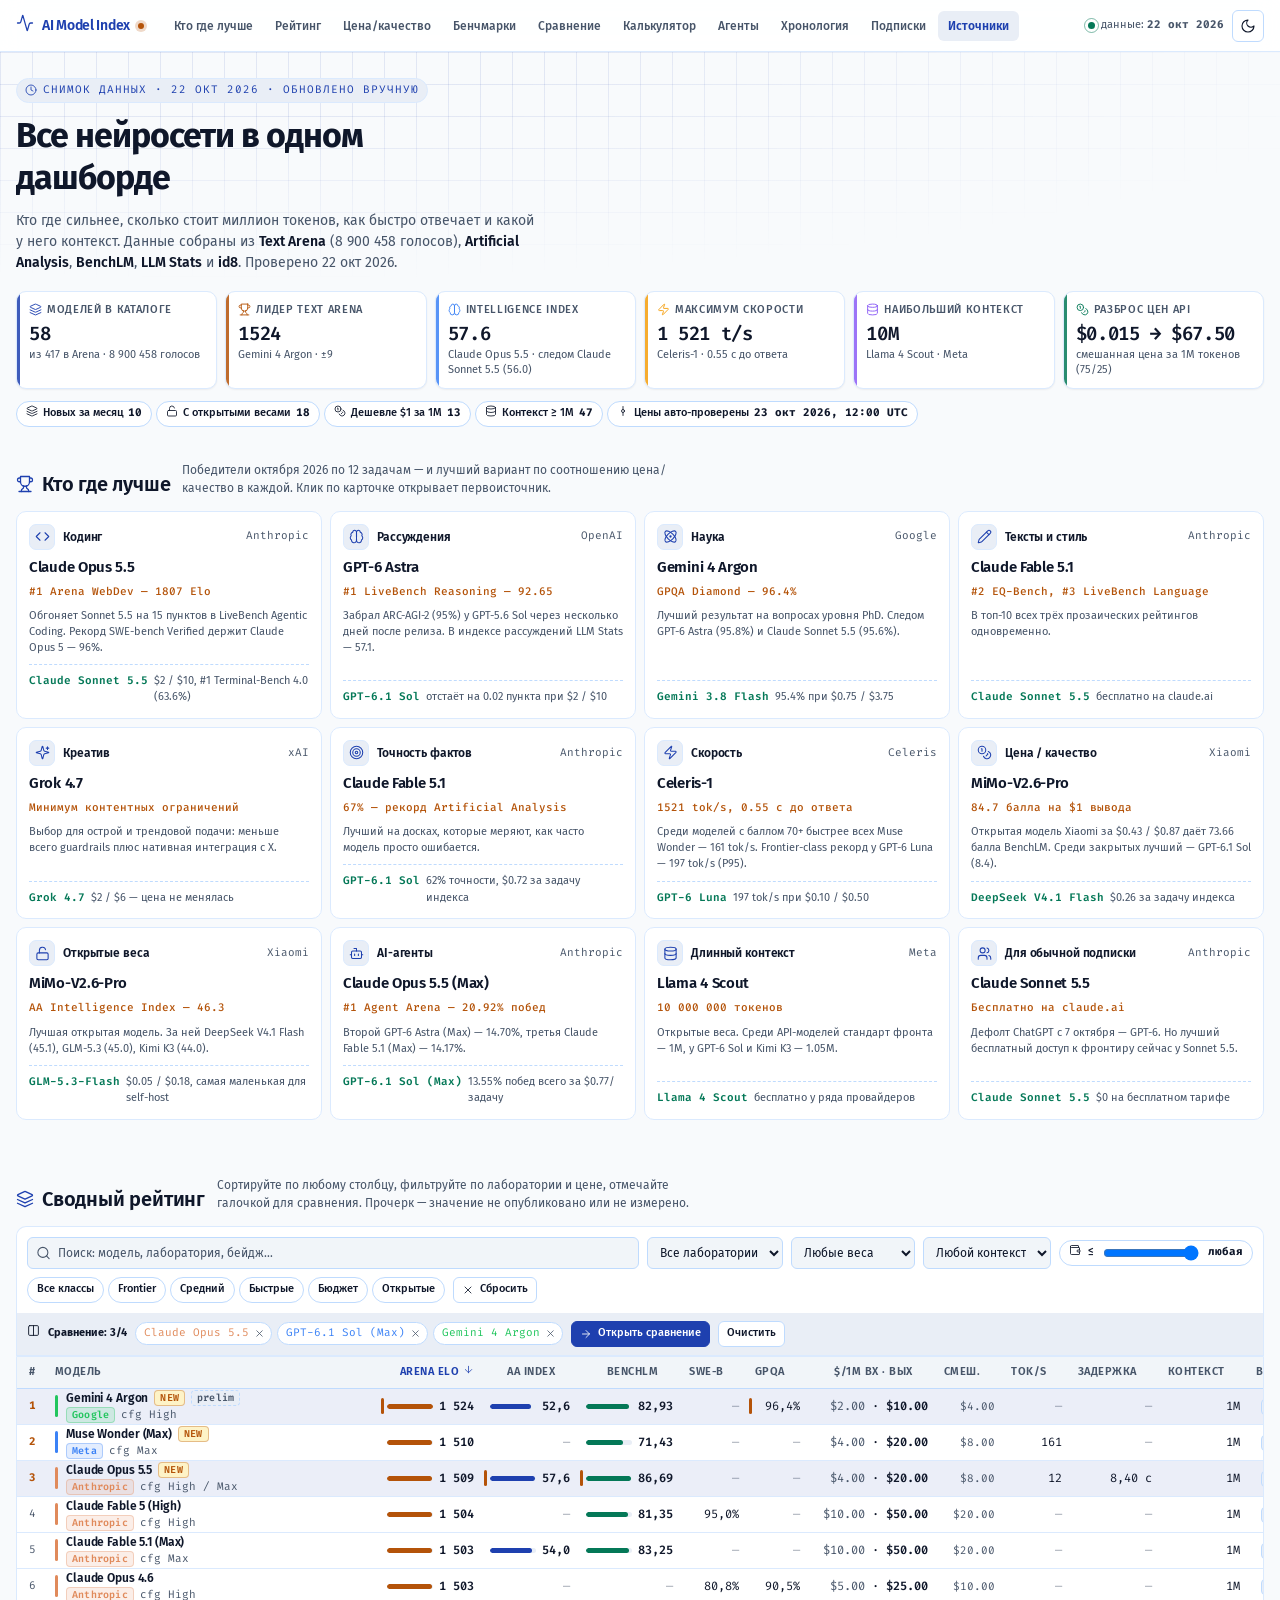
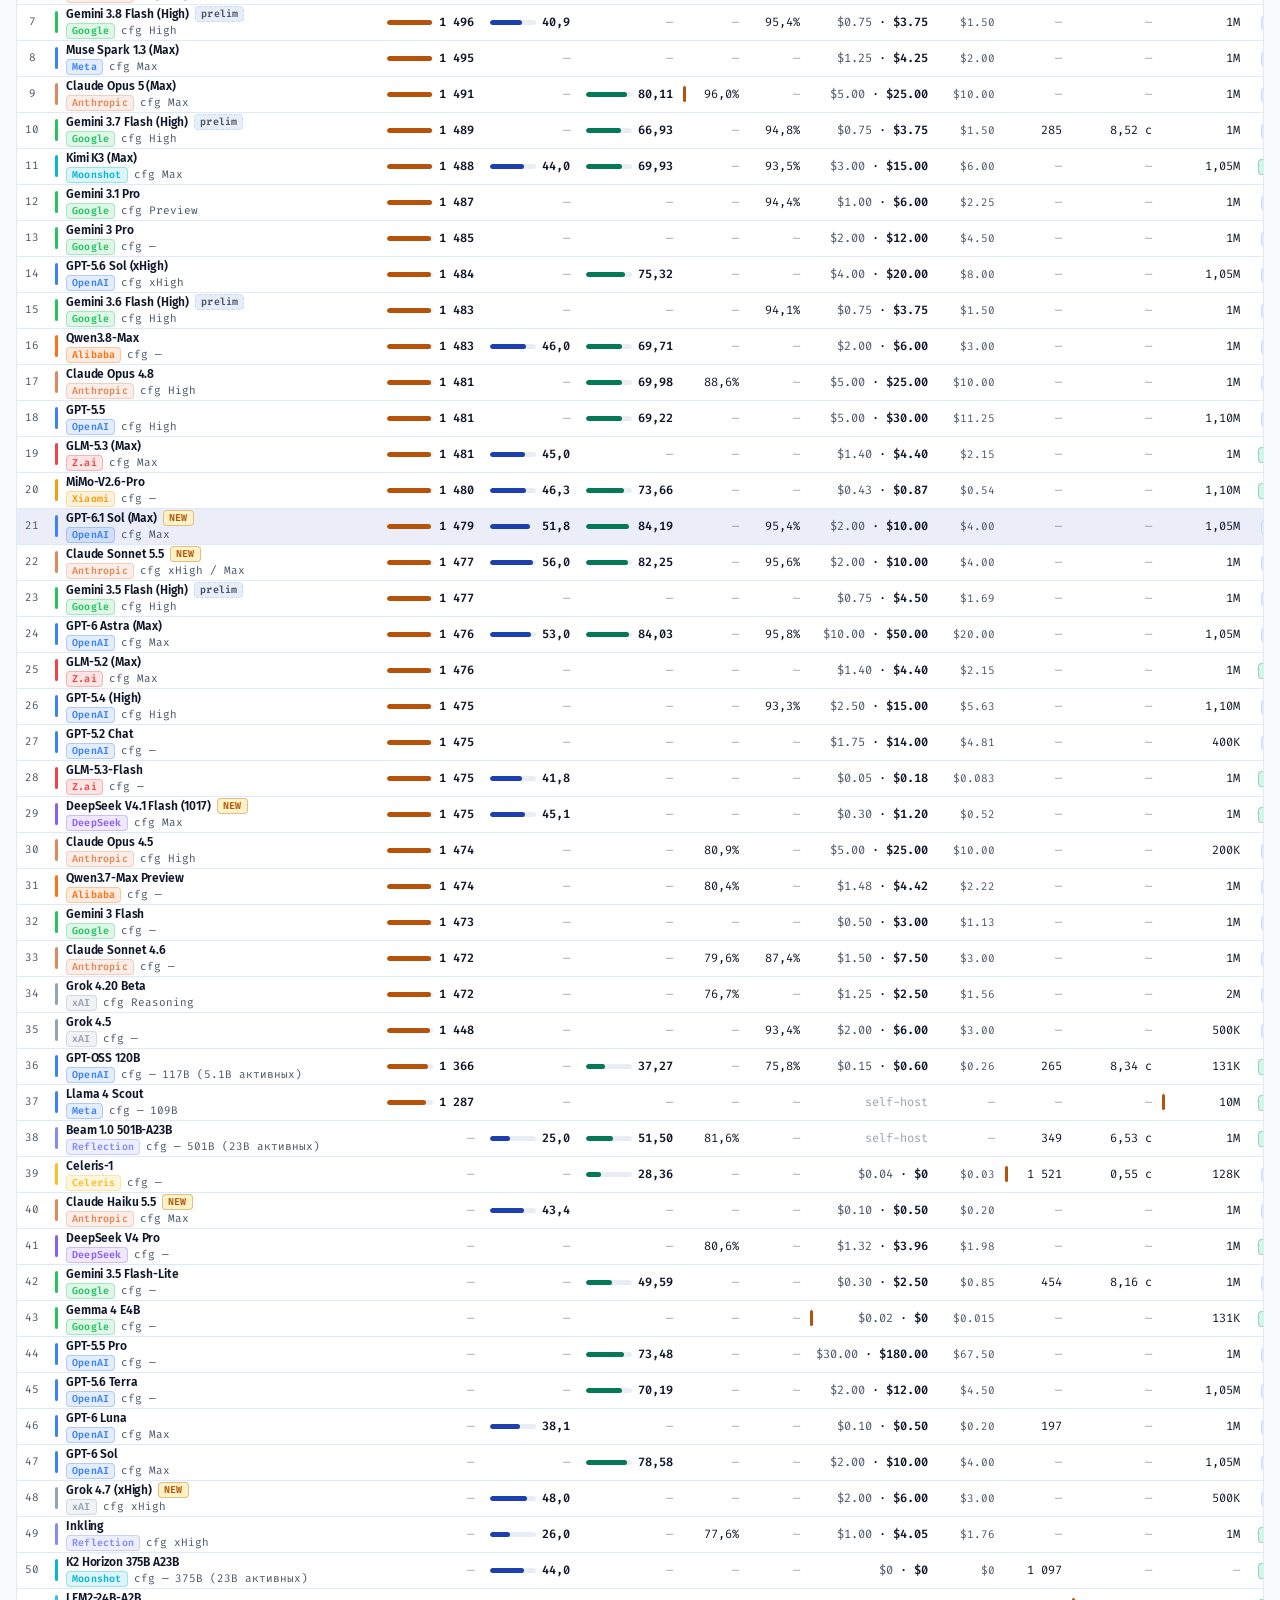
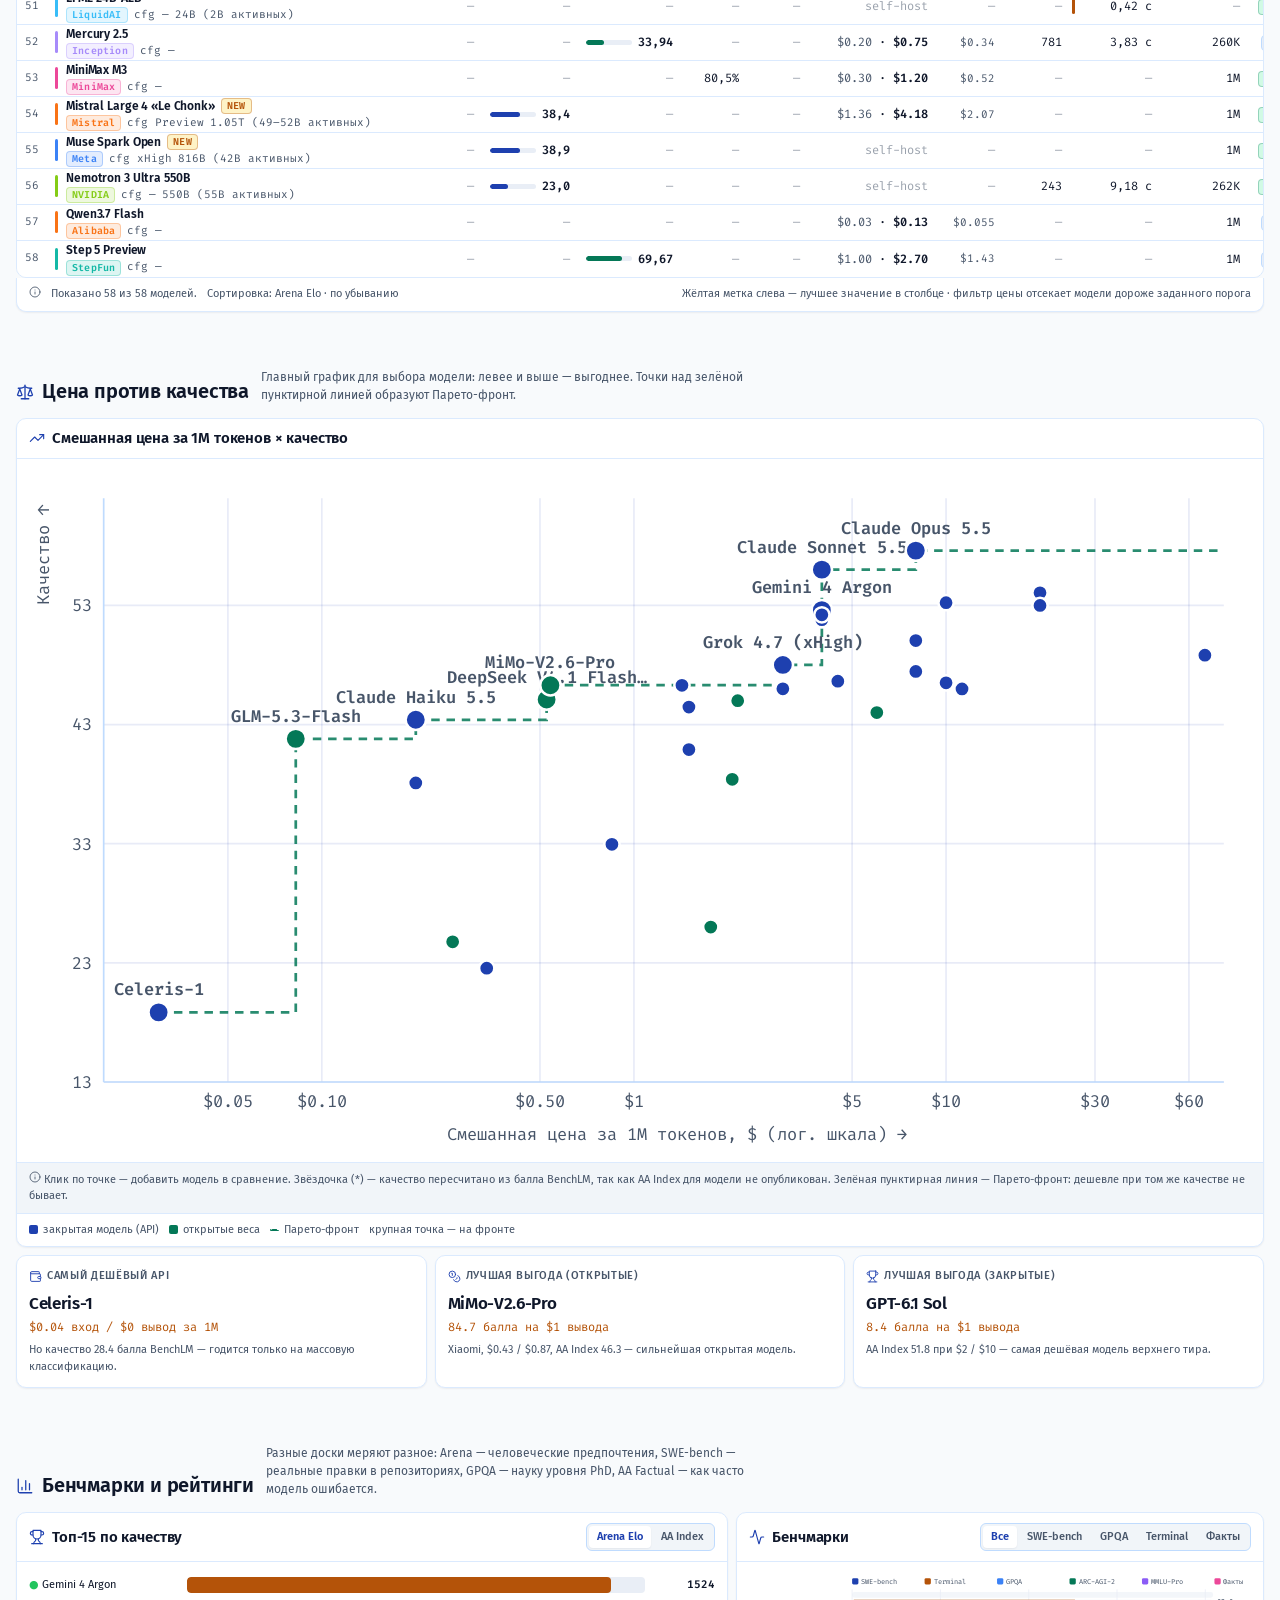
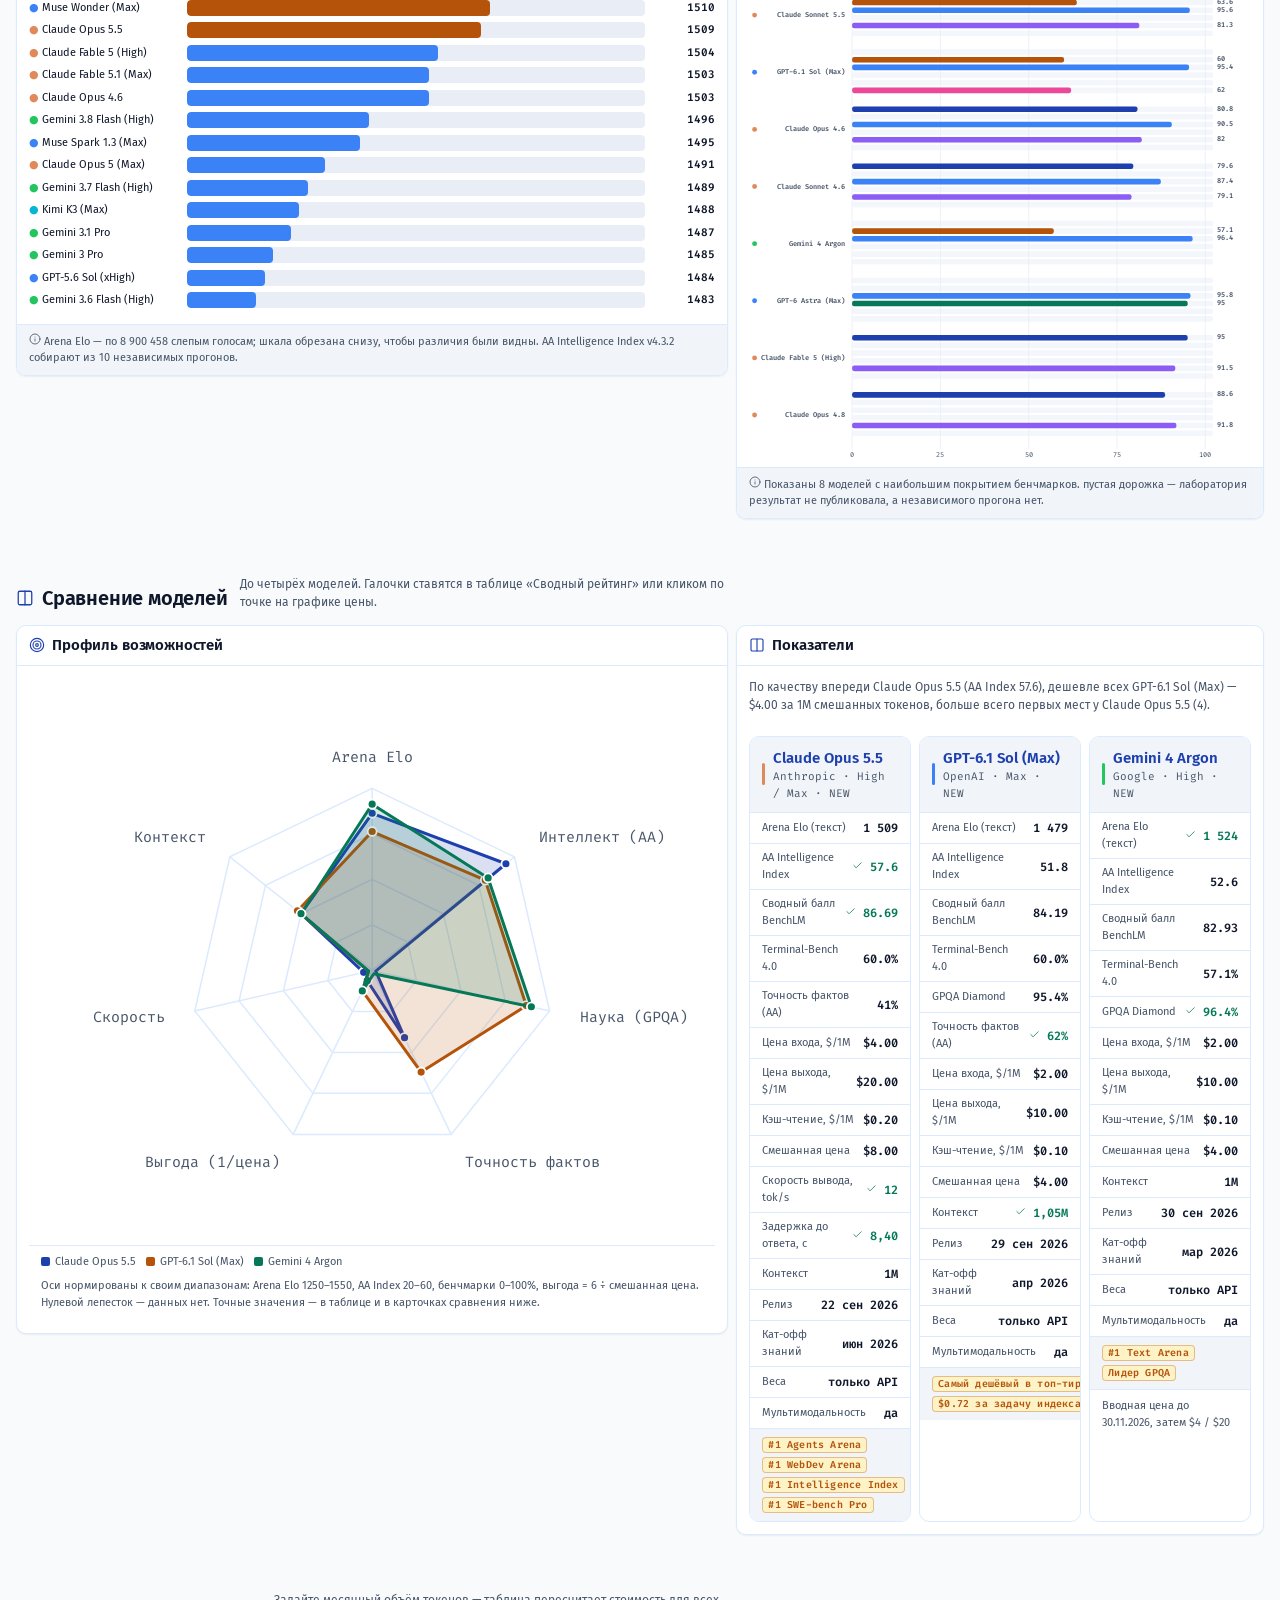
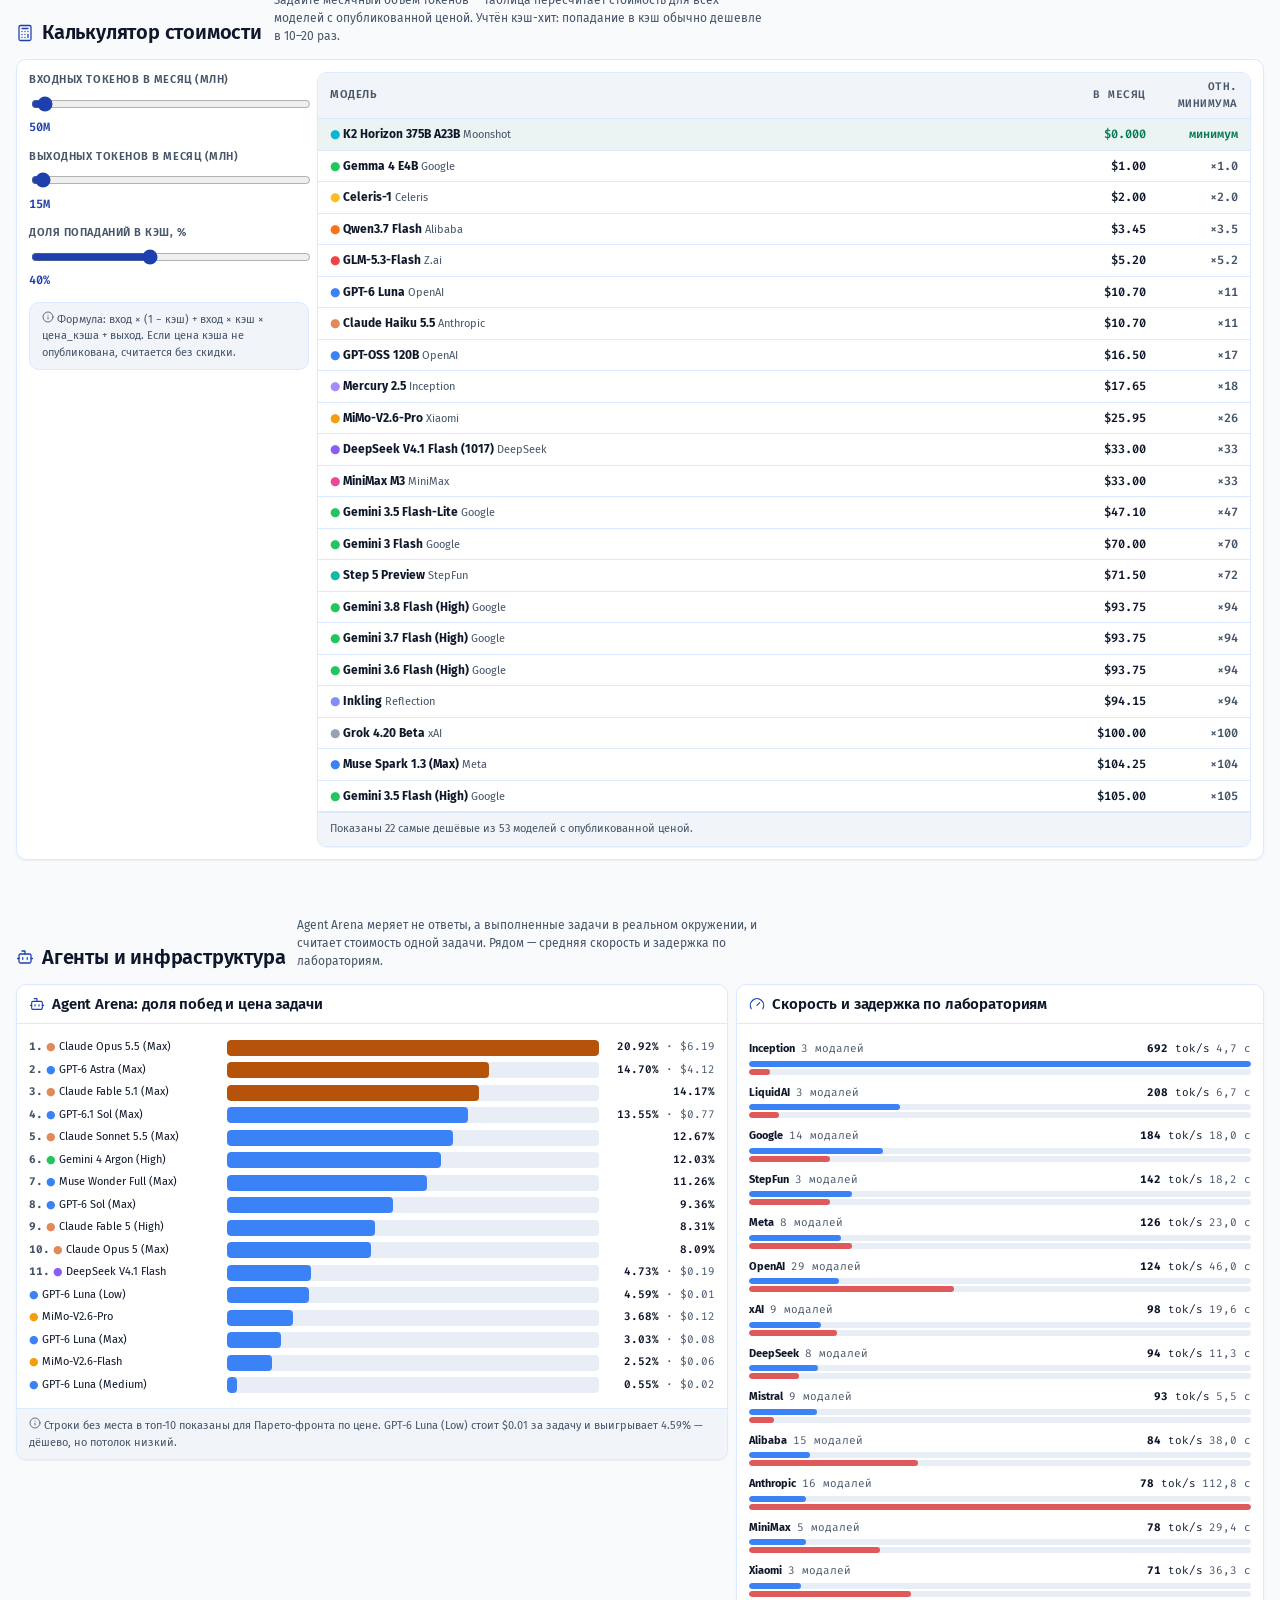
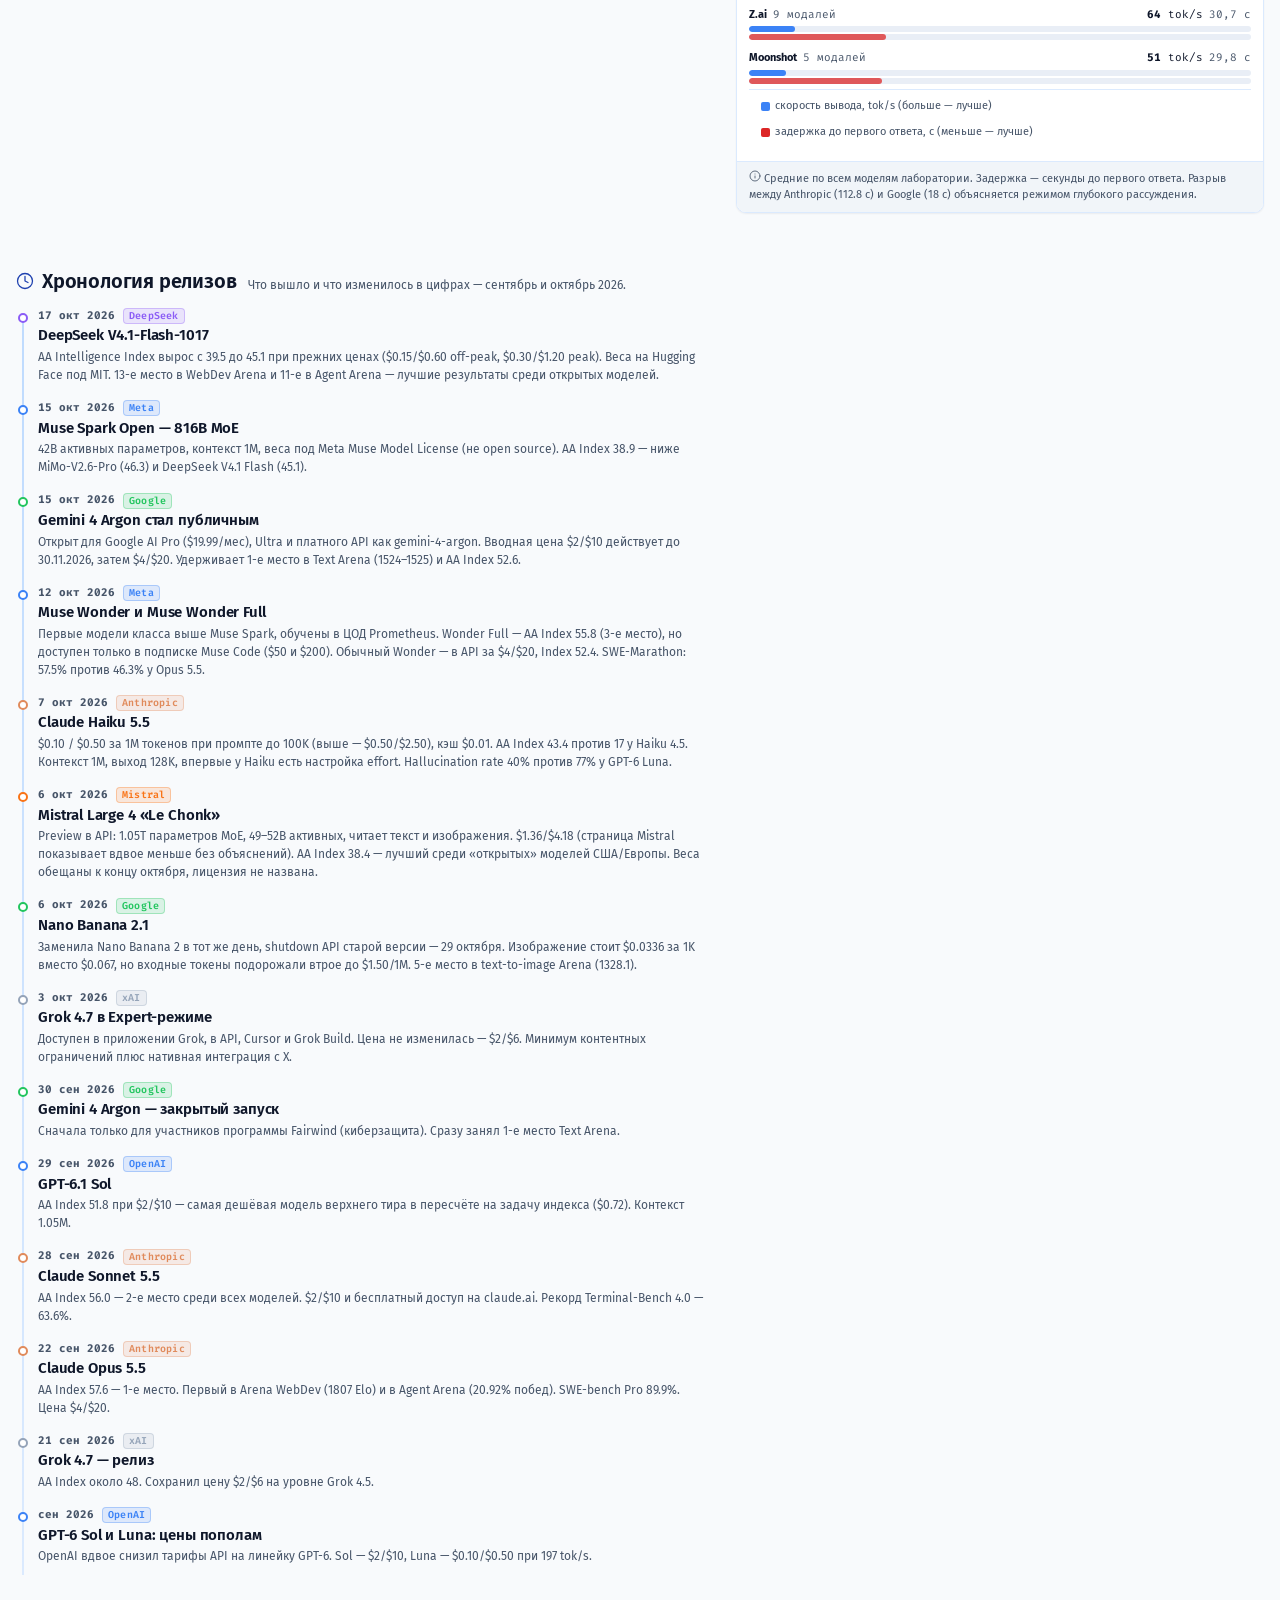
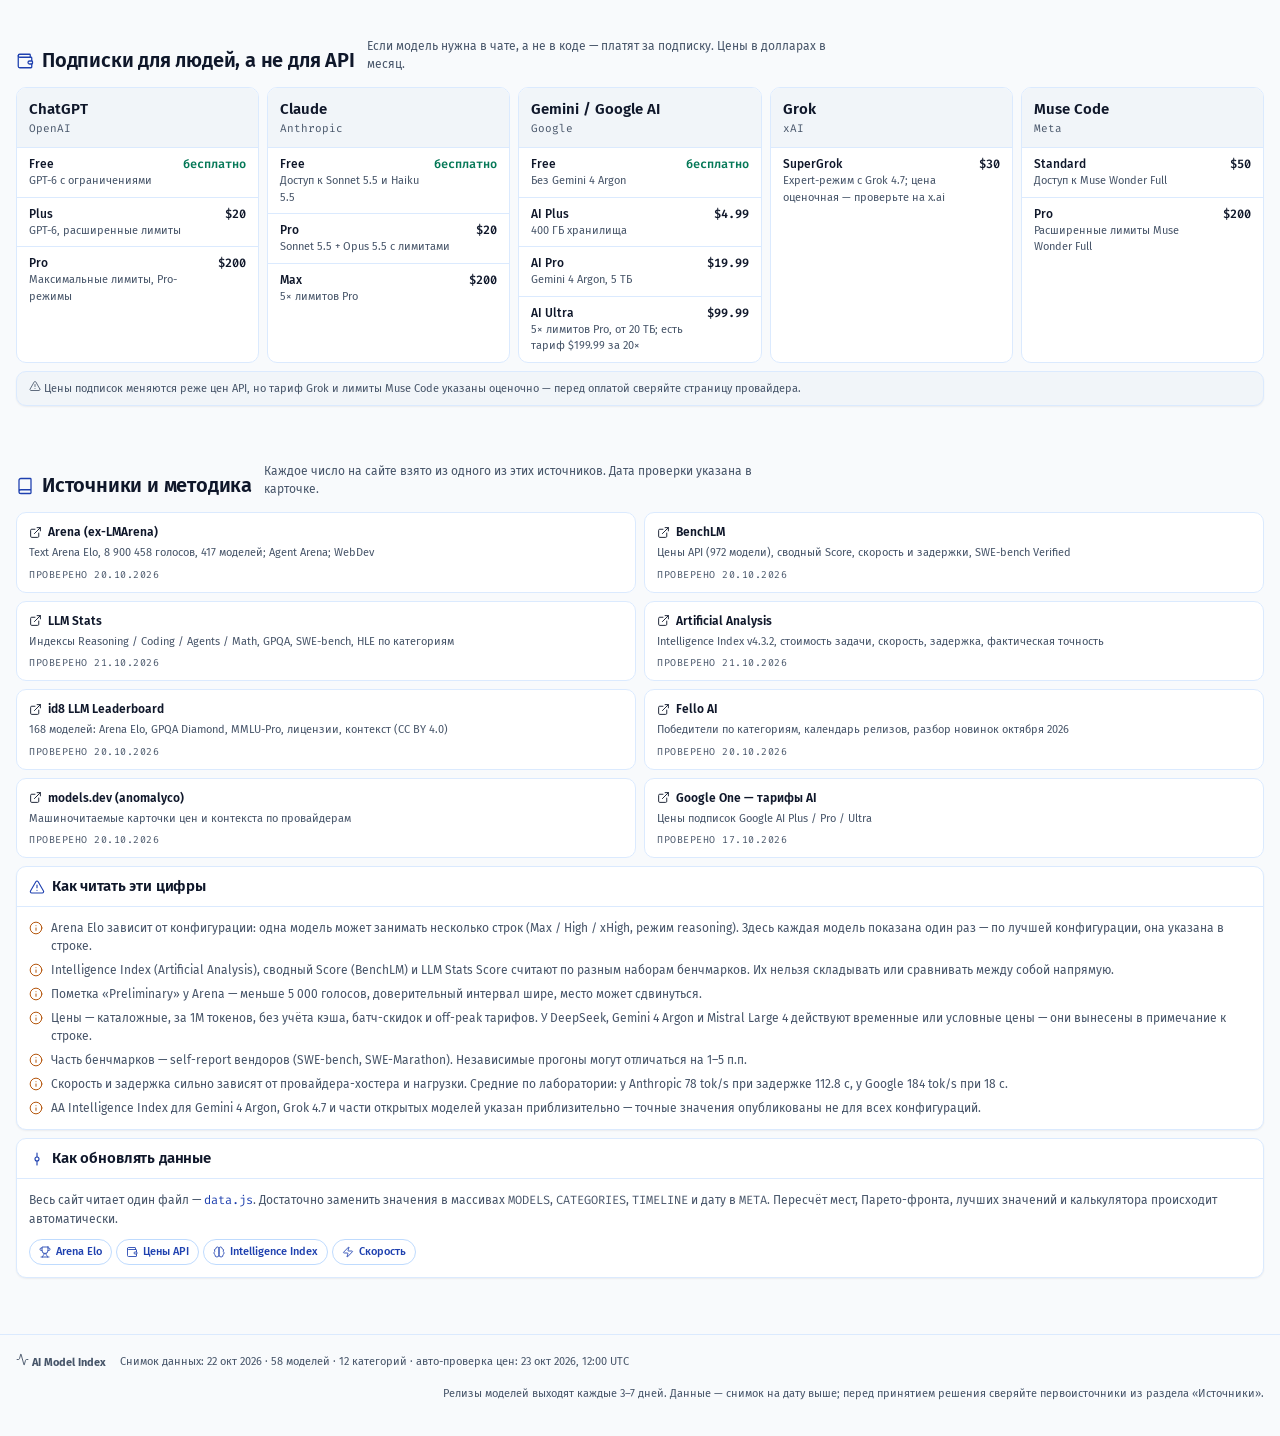
==== standalone.html @ 25a9089b "data: weekly auto-refresh (prices, cache, context)" ====
<!DOCTYPE html>
<html lang="ru" data-theme="light">
<head>
<meta charset="utf-8">
<meta name="viewport" content="width=device-width, initial-scale=1">
<title>AI Model Index — актуальная статистика нейросетей: рейтинг, цены, бенчмарки</title>
<meta name="description" content="Дашборд по LLM на октябрь 2026: кто где сильнее, сколько стоит миллион токенов, скорость вывода, задержка, контекст. Arena Elo, Intelligence Index, SWE-bench, GPQA, калькулятор стоимости и сравнение моделей.">
<meta name="theme-color" content="#F8FAFC" media="(prefers-color-scheme: light)">
<meta name="theme-color" content="#0B1220" media="(prefers-color-scheme: dark)">
<meta property="og:type" content="website">
<meta property="og:title" content="AI Model Index — статистика нейросетей">
<meta property="og:description" content="56 моделей: Arena Elo, цены API, бенчмарки, скорость и контекст. Снимок данных 22.10.2026.">
<meta property="og:locale" content="ru_RU">
<link rel="icon" href="data:image/svg+xml,%3Csvg xmlns='http://www.w3.org/2000/svg' viewBox='0 0 24 24' fill='none' stroke='%231E40AF' stroke-width='2.2' stroke-linecap='round' stroke-linejoin='round'%3E%3Cpath d='M22 12h-2.48a2 2 0 0 0-1.93 1.46l-2.35 8.36a.25.25 0 0 1-.48 0L9.24 2.18a.25.25 0 0 0-.48 0l-2.35 8.36A2 2 0 0 1 4.49 12H2'/%3E%3C/svg%3E">
<link rel="preconnect" href="https://fonts.googleapis.com">
<link rel="preconnect" href="https://fonts.gstatic.com" crossorigin>
<link href="https://fonts.googleapis.com/css2?family=Fira+Code:wght@400;500;600;700&family=Fira+Sans:wght@300;400;500;600;700&display=swap" rel="stylesheet">
<!-- styles, data and app are inlined by scripts/build-standalone.mjs on 2026-10-23 -->
<script type="application/ld+json">
{
  "@context": "https://schema.org",
  "@type": "Dataset",
  "name": "AI Model Index",
  "description": "Сравнительная статистика больших языковых моделей: Arena Elo, Artificial Analysis Intelligence Index, цены API, скорость вывода, задержка, размер контекста и бенчмарки.",
  "dateModified": "2026-10-22",
  "license": "https://creativecommons.org/licenses/by/4.0/",
  "creator": { "@type": "Organization", "name": "AI Model Index" },
  "distribution": [
    { "@type": "DataDownload", "encodingFormat": "text/javascript", "contentUrl": "data.js" }
  ],
  "temporalCoverage": "2025-11/2026-10",
  "variableMeasured": ["Arena Elo", "Intelligence Index", "API price per million tokens", "output tokens per second", "time to first token", "context window", "SWE-bench Verified", "GPQA Diamond", "MMLU-Pro", "ARC-AGI-2", "Terminal-Bench", "factual accuracy"]
}
</script>
</head>
<body>
<noscript>
  <div style="max-width:760px;margin:40px auto;padding:0 16px;font:14px/1.6 system-ui,sans-serif">
    <h1>AI Model Index</h1>
    <p>Для интерактивных таблиц и графиков нужен JavaScript. Все данные лежат в открытом виде в файле
      <code>data.js</code> рядом с этой страницей — его можно читать как текст или подключить к своему инструменту.</p>
    <p>Снимок данных: 22.10.2026. Источники: arena.ai, benchlm.ai, artificialanalysis.ai, llm-stats.com, id8.co.in, felloai.com.</p>
  </div>
</noscript>
<style>
/* ============================================================
   AI MODEL INDEX — styles
   Design system: src/ui-ux-pro-max-skill → Data-Dense Dashboard
   Density 8/10 · Variance 6/10 · Motion 4/10
   Fonts: Fira Sans (UI) + Fira Code (data)
   ============================================================ */

/* ---------- tokens: light ---------- */
:root{
  --color-primary:#1E40AF;        --color-on-primary:#FFFFFF;
  --color-secondary:#3B82F6;      --color-on-secondary:#0B1220;
  --color-accent:#B45309;         --color-on-accent:#FFFFFF;
  --color-background:#F8FAFC;     --color-foreground:#0F172A;
  --color-card:#FFFFFF;           --color-card-foreground:#0F172A;
  --color-muted:#E9EEF6;          --color-muted-foreground:#475569;
  --color-border:#DBEAFE;         --color-border-strong:#BFDBFE;
  --color-destructive:#DC2626;    --color-on-destructive:#FFFFFF;
  --color-ring:#1E40AF;
  --color-success:#047857;        --color-success-bg:#D1FAE5;
  --color-warn:#B45309;           --color-warn-bg:#FEF3C7;
  --surface-2:#F1F5F9;
  --surface-3:#E2E8F0;
  --shadow-sm:0 1px 2px rgba(15,23,42,.06);
  --shadow-md:0 4px 6px rgba(15,23,42,.05), 0 1px 2px rgba(15,23,42,.04);
  --shadow-lg:0 12px 28px rgba(15,23,42,.10);
  --grid-line:rgba(30,64,175,.10);
  --chart-track:#E9EEF6;

  /* spacing — dense */
  --grid-gap:8px; --card-padding:12px; --section-gap:28px;
  --row-h:36px; --header-h:52px; --radius:10px; --radius-sm:6px;

  /* type */
  --fs-hero:34px; --fs-h2:20px; --fs-h3:15px; --fs-body:13px; --fs-small:12px; --fs-xs:11px;
  --font-ui:"Fira Sans", ui-sans-serif, system-ui, -apple-system, "Segoe UI", Roboto, sans-serif;
  --font-data:"Fira Code", ui-monospace, SFMono-Regular, Menlo, Consolas, monospace;

  --ease:cubic-bezier(.22,.61,.36,1);
  --t-fast:150ms; --t-base:220ms;
}

/* ---------- tokens: dark ---------- */
:root[data-theme="dark"]{
  --color-primary:#60A5FA;        --color-on-primary:#0B1220;
  --color-secondary:#93C5FD;      --color-on-secondary:#0B1220;
  --color-accent:#FBBF24;         --color-on-accent:#111827;
  --color-background:#0B1220;     --color-foreground:#E2E8F0;
  --color-card:#111C2E;           --color-card-foreground:#E2E8F0;
  --color-muted:#1B2942;          --color-muted-foreground:#A7B6CC;
  --color-border:#1E2C45;         --color-border-strong:#2C3D5C;
  --color-destructive:#F87171;    --color-on-destructive:#1A0707;
  --color-ring:#93C5FD;
  --color-success:#34D399;        --color-success-bg:rgba(52,211,153,.14);
  --color-warn:#FBBF24;           --color-warn-bg:rgba(251,191,36,.14);
  --surface-2:#0E1729;
  --surface-3:#16233A;
  --shadow-sm:0 1px 2px rgba(0,0,0,.4);
  --shadow-md:0 4px 10px rgba(0,0,0,.35);
  --shadow-lg:0 16px 36px rgba(0,0,0,.5);
  --grid-line:rgba(147,197,253,.12);
  --chart-track:#1B2942;
}

/* ---------- base ---------- */
*,*::before,*::after{box-sizing:border-box}
html{-webkit-text-size-adjust:100%;scroll-behavior:smooth}
body{
  margin:0;background:var(--color-background);color:var(--color-foreground);
  font-family:var(--font-ui);font-size:var(--fs-body);line-height:1.5;
  font-weight:400;-webkit-font-smoothing:antialiased;
  padding-top:var(--header-h); /* sticky-nav compensation */
}
h1,h2,h3,h4{margin:0;line-height:1.25;font-weight:600;letter-spacing:-.01em}
p{margin:0}
a{color:var(--color-primary);text-decoration:none}
a:hover{text-decoration:underline}
button,input,select{font:inherit;color:inherit}
:focus-visible{outline:2px solid var(--color-ring);outline-offset:2px;border-radius:4px}
.num{font-family:var(--font-data);font-variant-numeric:tabular-nums;font-feature-settings:"tnum" 1}
.mono{font-family:var(--font-data)}
.muted{color:var(--color-muted-foreground)}
.sr-only{position:absolute;width:1px;height:1px;padding:0;margin:-1px;overflow:hidden;clip:rect(0,0,0,0);white-space:nowrap;border:0}
.skip{position:fixed;top:-100px;left:8px;z-index:100;background:var(--color-primary);color:var(--color-on-primary);padding:8px 14px;border-radius:0 0 8px 8px;transition:top var(--t-fast) var(--ease)}
.skip:focus{top:0}

.wrap{width:100%;max-width:1440px;margin:0 auto;padding:0 16px}
section{scroll-margin-top:calc(var(--header-h) + 12px)}

/* ---------- header ---------- */
.hdr{
  position:fixed;top:0;left:0;right:0;height:var(--header-h);z-index:50;
  background:color-mix(in srgb, var(--color-card) 88%, transparent);
  backdrop-filter:saturate(180%) blur(10px);
  border-bottom:1px solid var(--color-border);
}
.hdr-in{display:flex;align-items:center;gap:12px;height:100%}
.brand{display:flex;align-items:center;gap:8px;font-weight:600;font-size:14px;letter-spacing:-.02em;white-space:nowrap}
.brand svg{color:var(--color-primary)}
.brand .dot{width:6px;height:6px;border-radius:50%;background:var(--color-accent);box-shadow:0 0 0 3px color-mix(in srgb,var(--color-accent) 22%,transparent)}
.nav{display:flex;gap:2px;margin-left:8px;overflow-x:auto;scrollbar-width:none}
.nav::-webkit-scrollbar{display:none}
.nav a{
  padding:6px 10px;border-radius:var(--radius-sm);font-size:var(--fs-small);font-weight:500;
  color:var(--color-muted-foreground);white-space:nowrap;transition:background var(--t-fast) var(--ease),color var(--t-fast) var(--ease);
}
.nav a:hover{background:var(--color-muted);color:var(--color-foreground);text-decoration:none}
.nav a[aria-current="true"]{background:var(--color-muted);color:var(--color-primary);font-weight:600}
.hdr-actions{margin-left:auto;display:flex;align-items:center;gap:8px}
.stamp{display:flex;align-items:center;gap:6px;font-size:var(--fs-xs);color:var(--color-muted-foreground);white-space:nowrap}
.pulse{width:7px;height:7px;border-radius:50%;background:var(--color-success);position:relative;flex:none}
.pulse::after{content:"";position:absolute;inset:-4px;border-radius:50%;border:1px solid var(--color-success);opacity:.5;animation:pulse 2.4s var(--ease) infinite}
@keyframes pulse{0%{transform:scale(.7);opacity:.6}70%{transform:scale(1.25);opacity:0}100%{opacity:0}}

.btn{
  display:inline-flex;align-items:center;justify-content:center;gap:6px;
  height:32px;padding:0 10px;border-radius:var(--radius-sm);cursor:pointer;
  border:1px solid var(--color-border-strong);background:var(--color-card);color:var(--color-foreground);
  font-size:var(--fs-small);font-weight:500;
  transition:background var(--t-fast) var(--ease),border-color var(--t-fast) var(--ease),transform var(--t-fast) var(--ease),box-shadow var(--t-fast) var(--ease);
}
.btn:hover{background:var(--color-muted);border-color:var(--color-primary);text-decoration:none}
.btn:active{transform:translateY(1px)}
.btn-icon{width:32px;padding:0}
.btn-primary{background:var(--color-primary);border-color:var(--color-primary);color:var(--color-on-primary)}
.btn-primary:hover{background:color-mix(in srgb,var(--color-primary) 88%,#000);border-color:color-mix(in srgb,var(--color-primary) 88%,#000);color:var(--color-on-primary)}
.btn[aria-pressed="true"]{background:var(--color-primary);border-color:var(--color-primary);color:var(--color-on-primary)}
.btn-sm{height:26px;padding:0 8px;font-size:var(--fs-xs)}

/* ---------- hero ---------- */
.hero{padding:26px 0 6px;position:relative;overflow:hidden}
.hero::before{
  content:"";position:absolute;inset:0;pointer-events:none;
  background-image:linear-gradient(var(--grid-line) 1px,transparent 1px),linear-gradient(90deg,var(--grid-line) 1px,transparent 1px);
  background-size:32px 32px;
  mask-image:radial-gradient(120% 80% at 20% 0%,#000 20%,transparent 75%);
}
.hero-in{position:relative}
.eyebrow{
  display:inline-flex;align-items:center;gap:6px;font-family:var(--font-data);
  font-size:var(--fs-xs);text-transform:uppercase;letter-spacing:.09em;color:var(--color-primary);
  background:var(--color-muted);border:1px solid var(--color-border);padding:3px 8px;border-radius:999px;margin-bottom:12px;
}
h1{font-size:var(--fs-hero);font-weight:700;letter-spacing:-.03em;max-width:20ch}
.lede{margin-top:10px;max-width:66ch;font-size:14px;color:var(--color-muted-foreground)}
.lede b{color:var(--color-foreground);font-weight:600}

.kpis{display:grid;grid-template-columns:repeat(6,minmax(0,1fr));gap:var(--grid-gap);margin-top:18px}
.kpi{
  background:var(--color-card);border:1px solid var(--color-border);border-radius:var(--radius);
  padding:10px 12px;box-shadow:var(--shadow-sm);position:relative;overflow:hidden;
  transition:border-color var(--t-base) var(--ease),transform var(--t-base) var(--ease),box-shadow var(--t-base) var(--ease);
}
.kpi:hover{border-color:var(--color-border-strong);transform:translateY(-2px);box-shadow:var(--shadow-md)}
.kpi::after{content:"";position:absolute;left:0;top:0;bottom:0;width:3px;background:var(--kc,var(--color-primary));opacity:.85}
.kpi-k{font-size:var(--fs-xs);color:var(--color-muted-foreground);text-transform:uppercase;letter-spacing:.06em;font-weight:500;display:flex;align-items:center;gap:5px}
.kpi-k svg{width:13px;height:13px;color:var(--kc,var(--color-primary))}
.kpi-v{font-family:var(--font-data);font-size:19px;font-weight:600;margin-top:5px;letter-spacing:-.02em;line-height:1.15}
.kpi-s{font-size:var(--fs-xs);color:var(--color-muted-foreground);margin-top:3px;line-height:1.35}

/* ---------- section shell ---------- */
.sec{padding:var(--section-gap) 0}
.sec-hd{display:flex;align-items:flex-end;gap:12px;flex-wrap:wrap;margin-bottom:14px}
.sec-hd h2{font-size:var(--fs-h2);display:flex;align-items:center;gap:8px}
.sec-hd h2 svg{color:var(--color-primary);width:18px;height:18px}
.sec-hd .hint{font-size:var(--fs-small);color:var(--color-muted-foreground);max-width:70ch}
.sec-hd .right{margin-left:auto;display:flex;gap:6px;align-items:center;flex-wrap:wrap}
.card{background:var(--color-card);border:1px solid var(--color-border);border-radius:var(--radius);box-shadow:var(--shadow-sm)}

/* ---------- category winners ---------- */
.cats{display:grid;grid-template-columns:repeat(4,minmax(0,1fr));gap:var(--grid-gap)}
.cat{
  background:var(--color-card);border:1px solid var(--color-border);border-radius:var(--radius);
  padding:12px;display:flex;flex-direction:column;gap:8px;text-align:left;cursor:pointer;
  transition:border-color var(--t-base) var(--ease),transform var(--t-base) var(--ease),box-shadow var(--t-base) var(--ease);
  position:relative;overflow:hidden;
}
.cat:hover,.cat:focus-visible{border-color:var(--color-primary);transform:translateY(-2px);box-shadow:var(--shadow-md)}
.cat-top{display:flex;align-items:center;gap:8px}
.cat-ico{
  width:26px;height:26px;flex:none;border-radius:7px;display:grid;place-items:center;
  background:var(--color-muted);color:var(--color-primary);border:1px solid var(--color-border);
}
.cat-ico svg{width:15px;height:15px}
.cat-name{font-size:var(--fs-small);font-weight:600;letter-spacing:-.01em}
.cat-lab{font-size:var(--fs-xs);color:var(--color-muted-foreground);margin-left:auto;font-family:var(--font-data)}
.cat-win{font-size:15px;font-weight:600;letter-spacing:-.02em;line-height:1.2}
.cat-metric{font-family:var(--font-data);font-size:var(--fs-xs);color:var(--color-accent);font-weight:500}
.cat-note{font-size:var(--fs-xs);color:var(--color-muted-foreground);line-height:1.45}
.cat-val{
  margin-top:auto;padding-top:8px;border-top:1px dashed var(--color-border-strong);
  font-size:var(--fs-xs);color:var(--color-muted-foreground);display:flex;gap:6px;align-items:baseline;
}
.cat-val b{color:var(--color-success);font-weight:600;font-family:var(--font-data);white-space:nowrap}
.cat-more{position:absolute;right:10px;bottom:9px;opacity:0;transform:translateX(-4px);transition:all var(--t-base) var(--ease);color:var(--color-primary)}
.cat:hover .cat-more{opacity:1;transform:none}

/* ---------- toolbar ---------- */
.toolbar{
  display:flex;gap:8px;align-items:center;flex-wrap:wrap;padding:10px;
  background:var(--color-card);border:1px solid var(--color-border);border-radius:var(--radius) var(--radius) 0 0;border-bottom:0;
  position:sticky;top:var(--header-h);z-index:20;
}
.search{position:relative;flex:1 1 220px;min-width:180px}
.search svg{position:absolute;left:9px;top:50%;transform:translateY(-50%);width:15px;height:15px;color:var(--color-muted-foreground);pointer-events:none}
.search input{
  width:100%;height:32px;padding:0 30px 0 30px;border-radius:var(--radius-sm);
  border:1px solid var(--color-border-strong);background:var(--surface-2);font-size:var(--fs-small);
  transition:border-color var(--t-fast) var(--ease),background var(--t-fast) var(--ease);
}
.search input:focus{outline:none;border-color:var(--color-primary);background:var(--color-card);box-shadow:0 0 0 3px color-mix(in srgb,var(--color-ring) 18%,transparent)}
.search input::placeholder{color:var(--color-muted-foreground)}
.search .clr{position:absolute;right:5px;top:50%;transform:translateY(-50%);width:22px;height:22px;border:0;background:transparent;cursor:pointer;color:var(--color-muted-foreground);border-radius:4px;display:none;place-items:center}
.search .clr:hover{background:var(--color-muted);color:var(--color-foreground)}
.search.has-val .clr{display:grid}
select.ctl,input.ctl{
  height:32px;border-radius:var(--radius-sm);border:1px solid var(--color-border-strong);
  background:var(--surface-2);padding:0 8px;font-size:var(--fs-small);cursor:pointer;
}
select.ctl:hover,input.ctl:hover{border-color:var(--color-primary)}
.chips{display:flex;gap:4px;flex-wrap:wrap}
.chip{
  height:26px;padding:0 9px;border-radius:999px;border:1px solid var(--color-border-strong);
  background:var(--color-card);font-size:var(--fs-xs);font-weight:500;cursor:pointer;white-space:nowrap;
  display:inline-flex;align-items:center;gap:5px;
  transition:all var(--t-fast) var(--ease);
}
.chip:hover{border-color:var(--color-primary);background:var(--color-muted)}
.chip[aria-pressed="true"]{background:var(--color-primary);border-color:var(--color-primary);color:var(--color-on-primary)}
.chip .sw{width:7px;height:7px;border-radius:2px;flex:none}
.cmp-bar{
  display:flex;align-items:center;gap:8px;padding:8px 10px;flex-wrap:wrap;
  background:var(--color-muted);border:1px solid var(--color-border);border-top:0;
  font-size:var(--fs-xs);
}
.cmp-bar[hidden]{display:none}
.cmp-tags{display:flex;gap:5px;flex-wrap:wrap}
.cmp-tag{display:inline-flex;align-items:center;gap:5px;background:var(--color-card);border:1px solid var(--color-border-strong);border-radius:999px;padding:2px 6px 2px 8px;font-size:var(--fs-xs);font-family:var(--font-data)}
.cmp-tag button{border:0;background:transparent;cursor:pointer;color:var(--color-muted-foreground);padding:0;display:grid;place-items:center;border-radius:3px}
.cmp-tag button:hover{color:var(--color-destructive)}

/* ---------- table ---------- */
.table-scroll{overflow-x:auto;border:1px solid var(--color-border);border-radius:0 0 var(--radius) var(--radius);background:var(--color-card)}
table{border-collapse:separate;border-spacing:0;width:100%;font-size:var(--fs-small)}
thead th{
  position:sticky;top:0;z-index:5;background:var(--surface-2);
  text-align:left;font-size:var(--fs-xs);font-weight:600;color:var(--color-muted-foreground);
  text-transform:uppercase;letter-spacing:.045em;white-space:nowrap;
  border-bottom:1px solid var(--color-border-strong);padding:0;height:32px;
}
thead th .thbtn{
  display:flex;align-items:center;gap:4px;width:100%;height:100%;padding:0 8px;background:transparent;border:0;cursor:pointer;
  color:inherit;font:inherit;text-transform:inherit;letter-spacing:inherit;
  transition:color var(--t-fast) var(--ease),background var(--t-fast) var(--ease);
}
thead th .thbtn:hover{color:var(--color-primary);background:var(--color-muted)}
thead th .thbtn .ar{opacity:0;transition:opacity var(--t-fast) var(--ease);flex:none}
thead th[aria-sort] .thbtn{color:var(--color-primary)}
thead th[aria-sort] .thbtn .ar{opacity:1}
thead th.num-c .thbtn{justify-content:flex-end}
thead th.plain{padding:0 8px}
tbody td{padding:0 8px;height:var(--row-h);border-bottom:1px solid var(--color-border);vertical-align:middle;white-space:nowrap}
tbody tr{transition:background var(--t-fast) var(--ease)}
tbody tr:hover{background:var(--color-muted)}
tbody tr.sel{background:color-mix(in srgb,var(--color-primary) 9%,var(--color-card))}
tbody tr:last-child td{border-bottom:0}
td.r,th.r{text-align:right}
td.c,th.c{text-align:center}

.rank{font-family:var(--font-data);font-size:var(--fs-xs);color:var(--color-muted-foreground);width:34px}
.rank.top{color:var(--color-accent);font-weight:700}
.mcell{display:flex;align-items:center;gap:8px;min-width:0}
.lchip{width:3px;height:22px;border-radius:2px;flex:none}
.mname{font-weight:600;font-size:var(--fs-small);letter-spacing:-.01em;display:flex;align-items:center;gap:6px}
.mname a{color:inherit}
.mname a:hover{color:var(--color-primary)}
.msub{font-size:var(--fs-xs);color:var(--color-muted-foreground);font-family:var(--font-data);display:flex;gap:6px;align-items:center}
.pill{
  display:inline-flex;align-items:center;gap:3px;height:16px;padding:0 5px;border-radius:4px;
  font-size:10px;font-weight:600;letter-spacing:.02em;font-family:var(--font-data);line-height:1;
  border:1px solid transparent;white-space:nowrap;
}
.pill.open{background:var(--color-success-bg);color:var(--color-success);border-color:color-mix(in srgb,var(--color-success) 30%,transparent)}
.pill.closed{background:var(--color-muted);color:var(--color-muted-foreground);border-color:var(--color-border-strong)}
.pill.new{background:var(--color-warn-bg);color:var(--color-warn);border-color:color-mix(in srgb,var(--color-warn) 34%,transparent)}
.pill.pre{background:var(--color-muted);color:var(--color-muted-foreground);border-style:dashed;border-color:var(--color-border-strong)}
.pill.lab{background:color-mix(in srgb,var(--lab,#3B82F6) 14%,transparent);color:var(--lab,#3B82F6);border-color:color-mix(in srgb,var(--lab,#3B82F6) 32%,transparent)}

.score{display:flex;align-items:center;gap:6px;justify-content:flex-end}
.score b{font-family:var(--font-data);font-weight:600;font-size:var(--fs-small)}
.bar{width:46px;height:5px;border-radius:3px;background:var(--chart-track);overflow:hidden;flex:none}
.bar i{display:block;height:100%;border-radius:3px;background:var(--color-primary);transition:width var(--t-base) var(--ease)}
.bar.acc i{background:var(--color-accent)}
.bar.suc i{background:var(--color-success)}
.na{color:var(--color-muted-foreground);opacity:.55;font-family:var(--font-data)}
.price{font-family:var(--font-data);font-size:var(--fs-small)}
.price .din{color:var(--color-muted-foreground)}
.price .dout{color:var(--color-foreground);font-weight:600}
.blended{font-family:var(--font-data);font-size:var(--fs-xs);color:var(--color-muted-foreground)}
.best-cell{position:relative}
.best-cell::before{content:"";position:absolute;left:2px;top:50%;transform:translateY(-50%);width:3px;height:16px;border-radius:2px;background:var(--color-accent)}
.cbx{width:15px;height:15px;accent-color:var(--color-primary);cursor:pointer;margin:0}
.tbl-foot{display:flex;align-items:center;gap:10px;padding:8px 12px;font-size:var(--fs-xs);color:var(--color-muted-foreground);flex-wrap:wrap}
.empty{padding:40px 16px;text-align:center;color:var(--color-muted-foreground)}
.empty svg{width:32px;height:32px;color:var(--color-border-strong);margin-bottom:8px}

/* ---------- two-col grids ---------- */
.g2{display:grid;grid-template-columns:1.35fr 1fr;gap:var(--grid-gap);align-items:start}
.g3{display:grid;grid-template-columns:repeat(3,minmax(0,1fr));gap:var(--grid-gap)}
.panel{background:var(--color-card);border:1px solid var(--color-border);border-radius:var(--radius);box-shadow:var(--shadow-sm);overflow:hidden}
.panel-hd{display:flex;align-items:center;gap:8px;padding:10px 12px;border-bottom:1px solid var(--color-border);flex-wrap:wrap}
.panel-hd h3{font-size:var(--fs-h3);display:flex;align-items:center;gap:7px}
.panel-hd h3 svg{width:16px;height:16px;color:var(--color-primary)}
.panel-hd .right{margin-left:auto;display:flex;gap:5px;align-items:center;flex-wrap:wrap}
.panel-bd{padding:12px}
.panel-note{padding:8px 12px;border-top:1px solid var(--color-border);font-size:var(--fs-xs);color:var(--color-muted-foreground);background:var(--surface-2)}
.seg{display:inline-flex;background:var(--surface-2);border:1px solid var(--color-border-strong);border-radius:var(--radius-sm);padding:2px;gap:2px}
.seg button{
  height:22px;padding:0 8px;border:0;background:transparent;border-radius:4px;cursor:pointer;
  font-size:var(--fs-xs);font-weight:500;color:var(--color-muted-foreground);transition:all var(--t-fast) var(--ease);white-space:nowrap;
}
.seg button:hover{color:var(--color-foreground)}
.seg button[aria-pressed="true"]{background:var(--color-card);color:var(--color-primary);font-weight:600;box-shadow:var(--shadow-sm)}

/* ---------- charts ---------- */
.chart{width:100%;display:block;overflow:visible}
.ax-line{stroke:var(--color-border-strong);stroke-width:1}
.ax-grid{stroke:var(--grid-line);stroke-width:1}
.ax-txt{fill:var(--color-muted-foreground);font-size:10px;font-family:var(--font-data)}
.pt{cursor:pointer;transition:r var(--t-fast) var(--ease),opacity var(--t-fast) var(--ease)}
.pt:hover{r:8}
.dim{opacity:.22}
.tip{
  position:fixed;z-index:80;pointer-events:none;opacity:0;transform:translateY(4px);
  background:var(--color-foreground);color:var(--color-background);
  border-radius:var(--radius-sm);padding:7px 9px;font-size:var(--fs-xs);line-height:1.45;
  box-shadow:var(--shadow-lg);max-width:260px;transition:opacity var(--t-fast) var(--ease),transform var(--t-fast) var(--ease);
}
.tip.on{opacity:1;transform:none}
.tip b{font-weight:600}
.tip .row{display:flex;gap:8px;justify-content:space-between;font-family:var(--font-data)}
.legend{display:flex;gap:10px;flex-wrap:wrap;font-size:var(--fs-xs);color:var(--color-muted-foreground);padding:8px 12px;border-top:1px solid var(--color-border)}
.legend span{display:inline-flex;align-items:center;gap:5px}
.legend i{width:9px;height:9px;border-radius:2px;flex:none}
.hbar-row{display:grid;grid-template-columns:150px 1fr 62px;gap:8px;align-items:center;padding:3px 0}
.hbar-lab{font-size:var(--fs-xs);white-space:nowrap;overflow:hidden;text-overflow:ellipsis}
.hbar-tr{height:16px;background:var(--chart-track);border-radius:4px;overflow:hidden;position:relative}
.hbar-tr i{display:block;height:100%;border-radius:4px;background:var(--color-secondary);transition:width var(--t-base) var(--ease)}
.hbar-val{font-family:var(--font-data);font-size:var(--fs-xs);text-align:right;font-weight:600}

/* ---------- compare ---------- */
.cmp-grid{display:grid;gap:var(--grid-gap)}
.cmp-card{border:1px solid var(--color-border);border-radius:var(--radius);overflow:hidden;background:var(--color-card)}
.cmp-hd{padding:10px 12px;display:flex;align-items:center;gap:8px;border-bottom:1px solid var(--color-border);background:var(--surface-2)}
.cmp-hd .nm{font-weight:600;font-size:var(--fs-h3)}
.cmp-hd .lb{font-size:var(--fs-xs);color:var(--color-muted-foreground);font-family:var(--font-data)}
.cmp-rows{display:grid}
.cmp-r{display:grid;grid-template-columns:1fr auto;gap:8px;padding:6px 12px;border-bottom:1px solid var(--color-border);align-items:center}
.cmp-r:last-child{border-bottom:0}
.cmp-r .k{font-size:var(--fs-xs);color:var(--color-muted-foreground)}
.cmp-r .v{font-family:var(--font-data);font-size:var(--fs-small);font-weight:600}
.cmp-r .v.win{color:var(--color-success)}
.cmp-r .v.lose{color:var(--color-muted-foreground);font-weight:400}
.cmp-empty{padding:28px 16px;text-align:center;color:var(--color-muted-foreground);font-size:var(--fs-small)}

/* ---------- calculator ---------- */
.calc{display:grid;grid-template-columns:280px 1fr;gap:var(--grid-gap);align-items:start}
.field{margin-bottom:12px}
.field label{display:block;font-size:var(--fs-xs);font-weight:600;text-transform:uppercase;letter-spacing:.05em;color:var(--color-muted-foreground);margin-bottom:5px}
.field input[type=range]{width:100%;accent-color:var(--color-primary);cursor:pointer}
.field .rv{font-family:var(--font-data);font-size:var(--fs-small);font-weight:600;color:var(--color-primary)}
.field input[type=number],.field select{width:100%;height:32px;border-radius:var(--radius-sm);border:1px solid var(--color-border-strong);background:var(--surface-2);padding:0 8px;font-family:var(--font-data);font-size:var(--fs-small)}
.cost-row{display:grid;grid-template-columns:1fr 92px 84px;gap:8px;align-items:center;padding:6px 12px;border-bottom:1px solid var(--color-border);font-size:var(--fs-small)}
.cost-row:last-child{border-bottom:0}
.cost-row.head{font-size:var(--fs-xs);text-transform:uppercase;letter-spacing:.05em;color:var(--color-muted-foreground);font-weight:600;background:var(--surface-2)}
.cost-row .v{font-family:var(--font-data);text-align:right;font-weight:600}
.cost-row.hi{background:color-mix(in srgb,var(--color-success) 8%,transparent)}
.cost-row.hi .v{color:var(--color-success)}

/* ---------- timeline ---------- */
.tl{position:relative;padding-left:22px}
.tl::before{content:"";position:absolute;left:6px;top:6px;bottom:6px;width:2px;background:linear-gradient(var(--color-border-strong),var(--color-border))}
.tl-item{position:relative;padding:0 0 16px}
.tl-item::before{
  content:"";position:absolute;left:-20px;top:5px;width:10px;height:10px;border-radius:50%;
  background:var(--color-card);border:2px solid var(--lc,var(--color-primary));
}
.tl-d{font-family:var(--font-data);font-size:var(--fs-xs);color:var(--color-muted-foreground);display:flex;gap:8px;align-items:center}
.tl-t{font-size:var(--fs-h3);font-weight:600;margin-top:2px}
.tl-x{font-size:var(--fs-small);color:var(--color-muted-foreground);margin-top:3px;line-height:1.5;max-width:95ch}

/* ---------- subscriptions ---------- */
.sub-grid{display:grid;grid-template-columns:repeat(5,minmax(0,1fr));gap:var(--grid-gap)}
.sub{background:var(--color-card);border:1px solid var(--color-border);border-radius:var(--radius);overflow:hidden}
.sub-hd{padding:10px 12px;border-bottom:1px solid var(--color-border);background:var(--surface-2)}
.sub-hd .p{font-weight:600;font-size:var(--fs-h3)}
.sub-hd .v{font-size:var(--fs-xs);color:var(--color-muted-foreground);font-family:var(--font-data)}
.sub-plan{display:flex;gap:8px;align-items:baseline;padding:7px 12px;border-bottom:1px solid var(--color-border)}
.sub-plan:last-child{border-bottom:0}
.sub-plan .n{font-size:var(--fs-small);font-weight:500}
.sub-plan .pr{margin-left:auto;font-family:var(--font-data);font-size:var(--fs-small);font-weight:600;white-space:nowrap}
.sub-plan .nt{font-size:var(--fs-xs);color:var(--color-muted-foreground);width:100%}
.sub-plan.free .pr{color:var(--color-success)}

/* ---------- sources / caveats ---------- */
.src{display:grid;grid-template-columns:repeat(2,minmax(0,1fr));gap:var(--grid-gap)}
.src-i{padding:10px 12px;background:var(--color-card);border:1px solid var(--color-border);border-radius:var(--radius)}
.src-i .t{display:flex;align-items:center;gap:6px;font-weight:600;font-size:var(--fs-small)}
.src-i .w{font-size:var(--fs-xs);color:var(--color-muted-foreground);margin-top:4px;line-height:1.5}
.src-i .d{font-family:var(--font-data);font-size:10px;color:var(--color-muted-foreground);margin-top:5px;text-transform:uppercase;letter-spacing:.05em}
.cav{list-style:none;margin:0;padding:0;display:grid;gap:6px}
.cav li{display:flex;gap:8px;font-size:var(--fs-small);color:var(--color-muted-foreground);line-height:1.5}
.cav li svg{width:14px;height:14px;flex:none;margin-top:2px;color:var(--color-warn)}

/* ---------- footer ---------- */
.ft{border-top:1px solid var(--color-border);margin-top:var(--section-gap);padding:18px 0 34px;font-size:var(--fs-xs);color:var(--color-muted-foreground)}
.ft-in{display:flex;gap:14px;flex-wrap:wrap;align-items:center}
.ft-in .sp{margin-left:auto}

/* ---------- motion ---------- */
.rise{opacity:0;transform:translateY(14px)}
.rise.in{opacity:1;transform:none;transition:opacity 420ms var(--ease),transform 420ms var(--ease)}
@media (prefers-reduced-motion:reduce){
  html{scroll-behavior:auto}
  *,*::before,*::after{animation-duration:.001ms!important;animation-iteration-count:1!important;transition-duration:.001ms!important}
  .rise{opacity:1;transform:none}
  .pulse::after{display:none}
}

/* ---------- responsive ---------- */
@media (max-width:1200px){
  .kpis{grid-template-columns:repeat(3,minmax(0,1fr))}
  .cats{grid-template-columns:repeat(3,minmax(0,1fr))}
  .sub-grid{grid-template-columns:repeat(3,minmax(0,1fr))}
  .g2{grid-template-columns:1fr}
}
@media (max-width:900px){
  .g3{grid-template-columns:1fr}
  .calc{grid-template-columns:1fr}
  .cats{grid-template-columns:repeat(2,minmax(0,1fr))}
  .src{grid-template-columns:1fr}
}
@media (max-width:768px){
  :root{--fs-hero:26px;--header-h:48px}
  .nav{display:none}
  .kpis{grid-template-columns:repeat(2,minmax(0,1fr))}
  .sub-grid{grid-template-columns:1fr}
  .stamp span{display:none}
  .toolbar{position:static}
  .hbar-row{grid-template-columns:104px 1fr 56px}
}
@media (max-width:420px){
  .cats{grid-template-columns:1fr}
  .kpis{grid-template-columns:1fr}
  .wrap{padding:0 12px}
}

/* ---------- print ---------- */
@media print{
  .hdr,.toolbar,.cmp-bar,.tip,.skip{display:none!important}
  body{padding-top:0;background:#fff;color:#000}
  .card,.panel,.kpi,.cat{break-inside:avoid;box-shadow:none}
}

</style>
<script>
/* ============================================================
   AI MODEL INDEX — dataset
   Snapshot: 2026-10-22 (sources checked 2026-10-20/21)
   How to update: edit this file only. Every section is documented.
   `null` = value not published / not measured by the source.
   ============================================================ */

window.AMI = (function () {
  "use strict";

  /* ---------- meta ---------- */
  const META = {
    title: "AI Model Index",
    tagline: "Актуальная статистика нейросетей: кто где лучше, сколько стоит и как быстро работает",
    snapshot: "2026-10-22",
    sourcesChecked: "2026-10-22",
    autoChecked: "2026-10-23T12:00",
    arenaVotes: 8900458,
    arenaModels: 417,
    trackedHere: 38,
    updateNote:
      "Релизы моделей выходят каждые 3–7 дней. Данные — снимок на дату выше; перед принятием решения сверяйте первоисточники из раздела «Источники».",
  };

  /* ---------- labs ---------- */
  const LABS = {
    Anthropic: { color: "#E08A5B", country: "US", flag: "🇺🇸" },
    OpenAI: { color: "#3B82F6", country: "US", flag: "🇺🇸" },
    Google: { color: "#22C55E", country: "US", flag: "🇺🇸" },
    Meta: { color: "#3B82F6", country: "US", flag: "🇺🇸" },
    xAI: { color: "#94A3B8", country: "US", flag: "🇺🇸" },
    DeepSeek: { color: "#8B5CF6", country: "CN", flag: "🇨🇳" },
    Alibaba: { color: "#F97316", country: "CN", flag: "🇨🇳" },
    Moonshot: { color: "#06B6D4", country: "CN", flag: "🇨🇳" },
    "Z.ai": { color: "#EF4444", country: "CN", flag: "🇨🇳" },
    Xiaomi: { color: "#F59E0B", country: "CN", flag: "🇨🇳" },
    MiniMax: { color: "#EC4899", country: "CN", flag: "🇨🇳" },
    StepFun: { color: "#14B8A6", country: "CN", flag: "🇨🇳" },
    Mistral: { color: "#F97316", country: "FR", flag: "🇫🇷" },
    Inception: { color: "#A78BFA", country: "US", flag: "🇺🇸" },
    LiquidAI: { color: "#38BDF8", country: "US", flag: "🇺🇸" },
    Celeris: { color: "#FBBF24", country: "US", flag: "🇺🇸" },
    Reflection: { color: "#818CF8", country: "US", flag: "🇺🇸" },
    NVIDIA: { color: "#84CC16", country: "US", flag: "🇺🇸" },
  };

  /* ---------- model catalogue ----------
     arena   — Elo текстового Arena (arena.ai/leaderboard/chat/text), лучшая конфигурация модели
     aa      — Artificial Analysis Intelligence Index v4.3.2 (max effort)
     bench   — сводный балл BenchLM (0–100)
     in/out/cache — $ за 1M токенов
     speed   — output tok/s, latency — секунды до первого ответа
     ctx/out — контекст и лимит выхода, в токенах
     cfg     — конфигурация, в которой снят Elo
  ------------------------------------- */
  const MODELS = [
    { id:"gemini-4-argon", name:"Gemini 4 Argon", lab:"Google", license:"closed", tier:"frontier", released:"2026-09-30", cfg:"High",
      arena:1524, arenaCi:9, votes:4900, prelim:true, aa:52.6, bench:82.93,
      b:{ gpqa:96.4, term:57.1 },
      price:{ in:2, out:10, cache:0.10 }, priceNote:"Вводная цена до 30.11.2026, затем $4 / $20",
      speed:null, latency:null, ctx:1000000, out:null, cutoff:"2026-03", multimodal:true,
      badges:["#1 Text Arena","Лидер GPQA"], url:"https://blog.google/innovation-and-ai/models-and-research/gemini-models/gemini-4-argon/" },

    { id:"muse-wonder-max", name:"Muse Wonder (Max)", lab:"Meta", license:"closed", tier:"frontier", released:"2026-10-12", cfg:"Max",
      arena:1510, arenaCi:9, votes:5099, aa:null, bench:71.43, b:{ term:57.1, sweM:57.5 },
      price:{ in:4, out:20, cache:0.20 }, speed:161, latency:null, ctx:1000000, out:null, cutoff:null, multimodal:true,
      badges:["Самая быстрая среди score 70+"], url:"https://research.meta.ai/blog/muse-wonder" },

    { id:"claude-opus-5-5", name:"Claude Opus 5.5", lab:"Anthropic", license:"closed", tier:"frontier", released:"2026-09-22", cfg:"High / Max",
      arena:1509, arenaCi:7, votes:9496, aa:57.6, bench:86.69,
      b:{ term:60.0, factual:41.0, gdpval:null },
      price:{ in:4, out:20, cache:0.20 }, speed:12, latency:8.4, ctx:1000000, out:null, cutoff:"2026-06", multimodal:true,
      badges:["#1 Agents Arena","#1 WebDev Arena","#1 Intelligence Index","#1 SWE-bench Pro"],
      url:"https://www.anthropic.com/claude-opus-5-5" },

    { id:"claude-fable-5-1", name:"Claude Fable 5.1 (Max)", lab:"Anthropic", license:"closed", tier:"frontier", released:"2026-09", cfg:"Max",
      arena:1503, arenaCi:6, votes:15623, aa:54.0, bench:83.25,
      b:{ factual:67, mmluPro:91.5 },
      price:{ in:10, out:50, cache:0.25 }, speed:null, latency:null, ctx:1000000, out:null, cutoff:null, multimodal:true,
      badges:["Макс. фактическая точность (67%)","#1 Writing"],
      url:"https://www.anthropic.com/claude-fable-and-mythos-5-1" },

    { id:"claude-fable-5", name:"Claude Fable 5 (High)", lab:"Anthropic", license:"closed", tier:"frontier", released:"2026-08", cfg:"High",
      arena:1504, arenaCi:4, votes:43399, aa:null, bench:81.35,
      b:{ swe:95.0, mmluPro:91.5 },
      price:{ in:10, out:50, cache:1.00 }, speed:null, latency:null, ctx:1000000, out:null, cutoff:null, multimodal:true,
      badges:[], url:"https://www.anthropic.com/news/claude-fable-5-mythos-5" },

    { id:"claude-opus-5", name:"Claude Opus 5 (Max)", lab:"Anthropic", license:"closed", tier:"frontier", released:"2026-07", cfg:"Max",
      arena:1491, arenaCi:5, votes:33683, aa:null, bench:80.11,
      b:{ swe:96.0 },
      price:{ in:5, out:25, cache:0.50 }, speed:null, latency:null, ctx:1000000, out:null, cutoff:null, multimodal:true,
      badges:["Рекорд SWE-bench Verified (96%)"],
      url:"https://www.anthropic.com/news/claude-opus-5" },

    { id:"claude-opus-4-8", name:"Claude Opus 4.8", lab:"Anthropic", license:"closed", tier:"frontier", released:"2026", cfg:"High",
      arena:1481, arenaCi:4, votes:64063, aa:null, bench:69.98,
      b:{ swe:88.6, mmluPro:91.8 },
      price:{ in:5, out:25, cache:null }, speed:null, latency:null, ctx:1000000, out:null, cutoff:null, multimodal:true,
      badges:["Рекорд MMLU-Pro (91.8%)"], url:"https://www.anthropic.com/news/claude-opus-4-8" },

    { id:"claude-opus-4-6", name:"Claude Opus 4.6", lab:"Anthropic", license:"closed", tier:"frontier", released:"2026", cfg:"High",
      arena:1503, arenaCi:3, votes:82619, aa:null, bench:null,
      b:{ swe:80.8, gpqa:90.5, mmluPro:82.0 },
      price:{ in:5, out:25, cache:null }, speed:null, latency:null, ctx:1000000, out:null, cutoff:null, multimodal:true,
      badges:[], url:"https://www.anthropic.com/news/claude-opus-4-6" },

    { id:"gpt-6-astra", name:"GPT-6 Astra (Max)", lab:"OpenAI", license:"closed", tier:"frontier", released:"2026-09", cfg:"Max",
      arena:1476, arenaCi:6, votes:13293, aa:53.0, bench:84.03,
      b:{ gpqa:95.8, arc2:95.0, liveReason:92.65, hle:92.7, mmmu:91.5 },
      price:{ in:10, out:50, cache:1.00 }, speed:null, latency:null, ctx:1050000, out:null, cutoff:"2026-04", multimodal:true,
      badges:["#1 ARC-AGI-2 (95%)","#1 LiveBench Reasoning"], url:"https://openai.com/index/gpt-6-astra/" },

    { id:"gpt-6-1-sol", name:"GPT-6.1 Sol (Max)", lab:"OpenAI", license:"closed", tier:"frontier", released:"2026-09-29", cfg:"Max",
      arena:1479, arenaCi:8, votes:7453, aa:51.8, bench:84.19,
      b:{ gpqa:95.4, factual:62, term:60.0 },
      price:{ in:2, out:10, cache:0.10 }, speed:null, latency:null, ctx:1050000, out:null, cutoff:"2026-04", multimodal:true,
      badges:["Самый дешёвый в топ-тире","$0.72 за задачу индекса"], url:"https://openai.com/index/introducing-gpt-6-1-sol/" },

    { id:"gpt-6-sol", name:"GPT-6 Sol", lab:"OpenAI", license:"closed", tier:"frontier", released:"2026", cfg:"Max",
      arena:null, arenaCi:null, votes:null, aa:null, bench:78.58, b:{},
      price:{ in:2, out:10, cache:0.20 }, speed:null, latency:null, ctx:1050000, out:null, cutoff:null, multimodal:true,
      badges:[], url:"https://openai.com/index/gpt-6/" },

    { id:"gpt-6-luna", name:"GPT-6 Luna", lab:"OpenAI", license:"closed", tier:"budget", released:"2026", cfg:"Max",
      arena:null, arenaCi:null, votes:null, aa:38.1, bench:null,
      b:{ factual:77, omniscience:77 },
      price:{ in:0.1, out:0.5, cache:0.01 }, speed:197, latency:null, ctx:1000000, out:null, cutoff:null, multimodal:false,
      badges:["Самый быстрый frontier-class (197 tok/s)","Дешевле всех в своём классе"], url:"https://openai.com/index/gpt-6-luna/" },

    { id:"gpt-5-6-sol", name:"GPT-5.6 Sol (xHigh)", lab:"OpenAI", license:"closed", tier:"frontier", released:"2026", cfg:"xHigh",
      arena:1484, arenaCi:4, votes:41803, aa:null, bench:75.32, b:{},
      price:{ in:4, out:20, cache:0.40 }, speed:null, latency:null, ctx:1050000, out:null, cutoff:null, multimodal:true,
      badges:[], url:"https://openai.com/index/gpt-5-6/" },

    { id:"gpt-5-6-terra", name:"GPT-5.6 Terra", lab:"OpenAI", license:"closed", tier:"mid", released:"2026", cfg:"—",
      arena:null, arenaCi:null, votes:null, aa:null, bench:70.19, b:{},
      price:{ in:2, out:12, cache:0.20 }, speed:null, latency:null, ctx:1050000, out:null, cutoff:null, multimodal:true,
      badges:[], url:"https://openai.com/index/gpt-5-6/" },

    { id:"gpt-5-5", name:"GPT-5.5", lab:"OpenAI", license:"closed", tier:"frontier", released:"2026", cfg:"High",
      arena:1481, arenaCi:4, votes:69340, aa:null, bench:69.22, b:{},
      price:{ in:5, out:30, cache:0.50 }, speed:null, latency:null, ctx:1100000, out:null, cutoff:null, multimodal:true,
      badges:[], url:"https://openai.com/index/introducing-gpt-5-5/" },

    { id:"gpt-5-5-pro", name:"GPT-5.5 Pro", lab:"OpenAI", license:"closed", tier:"frontier", released:"2026", cfg:"—",
      arena:null, arenaCi:null, votes:null, aa:null, bench:73.48, b:{},
      price:{ in:30, out:180, cache:null }, speed:null, latency:null, ctx:1000000, out:null, cutoff:null, multimodal:true,
      badges:["Самый дорогой API ($30 / $180)"], url:"https://openai.com/index/gpt-5-5-pro/" },

    { id:"gpt-5-4", name:"GPT-5.4 (High)", lab:"OpenAI", license:"closed", tier:"mid", released:"2026", cfg:"High",
      arena:1475, arenaCi:4, votes:64755, aa:null, bench:null, b:{ gpqa:93.3 },
      price:{ in:2.50, out:15, cache:null }, speed:null, latency:null, ctx:1100000, out:null, cutoff:null, multimodal:true,
      badges:[], url:"https://platform.openai.com/docs/models/gpt-5.4" },

    { id:"gpt-5-2", name:"GPT-5.2 Chat", lab:"OpenAI", license:"closed", tier:"mid", released:"2026-02-10", cfg:"—",
      arena:1475, arenaCi:4, votes:35991, aa:null, bench:null, b:{},
      price:{ in:1.75, out:14, cache:null }, speed:null, latency:null, ctx:400000, out:null, cutoff:null, multimodal:true,
      badges:[], url:"https://developers.openai.com/api/docs/models/gpt-5.2-chat-latest" },

    { id:"claude-sonnet-5-5", name:"Claude Sonnet 5.5", lab:"Anthropic", license:"closed", tier:"mid", released:"2026-09-28", cfg:"xHigh / Max",
      arena:1477, arenaCi:7, votes:8126, aa:56.0, bench:82.25,
      b:{ gpqa:95.6, term:63.6, mmluPro:81.3, liveCode:56.3 },
      price:{ in:2, out:10, cache:0.10 }, speed:null, latency:null, ctx:1000000, out:null, cutoff:"2026-06", multimodal:true,
      badges:["#1 Terminal-Bench 4.0 (63.6%)","Бесплатно на claude.ai","$0.66 за задачу индекса"],
      url:"https://www.anthropic.com/claude-sonnet-5-5" },

    { id:"claude-haiku-5-5", name:"Claude Haiku 5.5", lab:"Anthropic", license:"closed", tier:"budget", released:"2026-10-07", cfg:"Max",
      arena:null, arenaCi:null, votes:null, aa:43.4, bench:null,
      b:{ factual:36, liveCode:57.2, webdev:1587 },
      price:{ in:0.10, out:0.50, cache:0.01 }, priceNote:"До 100K токенов промпта; выше — $0.50 / $2.50",
      speed:null, latency:null, ctx:1000000, out:128000, cutoff:"2026-06", multimodal:true,
      badges:["−75% к цене Haiku 4.5"], url:"https://www.anthropic.com/news/claude-haiku-5-5" },

    { id:"claude-sonnet-4-6", name:"Claude Sonnet 4.6", lab:"Anthropic", license:"closed", tier:"mid", released:"2026", cfg:"—",
      arena:1472, arenaCi:4, votes:70931, aa:null, bench:null, b:{ swe:79.6, gpqa:87.4, mmluPro:79.1 },
      price:{ in:1.50, out:7.50, cache:null }, speed:null, latency:null, ctx:1000000, out:null, cutoff:null, multimodal:true,
      badges:[], url:"https://www.anthropic.com/news/claude-sonnet-4-6" },

    { id:"claude-opus-4-5", name:"Claude Opus 4.5", lab:"Anthropic", license:"closed", tier:"frontier", released:"2025-11-01", cfg:"High",
      arena:1474, arenaCi:4, votes:37500, aa:null, bench:null, b:{ swe:80.9, mmluPro:90.0 },
      price:{ in:5, out:25, cache:0.5 }, speed:null, latency:null, ctx:200000, out:null, cutoff:null, multimodal:true,
      badges:[], url:"https://www.anthropic.com/news/claude-opus-4-5" },

    { id:"grok-4-7", name:"Grok 4.7 (xHigh)", lab:"xAI", license:"closed", tier:"frontier", released:"2026-09-21", cfg:"xHigh",
      arena:null, arenaCi:null, votes:null, aa:48.0, bench:null, b:{},
      price:{ in:2, out:6, cache:0.5 }, speed:null, latency:null, ctx:500000, out:null, cutoff:null, multimodal:true,
      badges:["Минимум ограничений на контент","#1 Creativity"], url:"https://grok.com/" },

    { id:"grok-4-5", name:"Grok 4.5", lab:"xAI", license:"closed", tier:"mid", released:"2026", cfg:"—",
      arena:1448, arenaCi:null, votes:null, aa:null, bench:null, b:{ gpqa:93.4 },
      price:{ in:2, out:6, cache:0.3 }, speed:null, latency:null, ctx:500000, out:null, cutoff:null, multimodal:true,
      badges:[], url:"https://docs.x.ai/developers/models" },

    { id:"grok-4-20", name:"Grok 4.20 Beta", lab:"xAI", license:"closed", tier:"mid", released:"2026-03-09", cfg:"Reasoning",
      arena:1472, arenaCi:4, votes:66403, aa:null, bench:null, b:{ swe:76.7 },
      price:{ in:1.25, out:2.50, cache:null }, speed:null, latency:null, ctx:2000000, out:null, cutoff:null, multimodal:true,
      badges:[], url:"https://docs.x.ai/developers/models/grok-4.20-beta-0309-reasoning" },

    { id:"gemini-3-8-flash", name:"Gemini 3.8 Flash (High)", lab:"Google", license:"closed", tier:"fast", released:"2026", cfg:"High",
      arena:1496, arenaCi:5, votes:41423, prelim:true, aa:40.9, bench:null, b:{ gpqa:95.4 },
      price:{ in:0.75, out:3.75, cache:null }, speed:null, latency:null, ctx:1000000, out:null, cutoff:null, multimodal:true,
      badges:["95.4% GPQA за $0.75"], url:"https://blog.google/innovation-and-ai/models-and-research/gemini-models/3-8-flash-and-3-8-flash-cyber/" },

    { id:"gemini-3-7-flash", name:"Gemini 3.7 Flash (High)", lab:"Google", license:"closed", tier:"fast", released:"2026", cfg:"High",
      arena:1489, arenaCi:5, votes:29177, prelim:true, aa:null, bench:66.93, b:{ gpqa:94.8 },
      price:{ in:0.75, out:3.75, cache:null }, speed:285, latency:8.52, ctx:1000000, out:null, cutoff:null, multimodal:true,
      badges:[], url:"https://blog.google/innovation-and-ai/models-and-research/gemini-models/introducing-gemini-3-7-flash/" },

    { id:"gemini-3-6-flash", name:"Gemini 3.6 Flash (High)", lab:"Google", license:"closed", tier:"fast", released:"2026", cfg:"High",
      arena:1483, arenaCi:4, votes:36079, prelim:true, aa:null, bench:null, b:{ gpqa:94.1 },
      price:{ in:0.75, out:3.75, cache:null }, speed:null, latency:null, ctx:1000000, out:null, cutoff:null, multimodal:true,
      badges:[], url:"https://blog.google/innovation-and-ai/models-and-research/gemini-models/gemini-3-6-flash-3-5-flash-lite-3-5-flash-cyber/" },

    { id:"gemini-3-5-flash", name:"Gemini 3.5 Flash (High)", lab:"Google", license:"closed", tier:"fast", released:"2026", cfg:"High",
      arena:1477, arenaCi:4, votes:48479, prelim:true, aa:null, bench:null, b:{},
      price:{ in:0.75, out:4.50, cache:null }, speed:null, latency:null, ctx:1000000, out:null, cutoff:null, multimodal:true,
      badges:[], url:"https://blog.google/innovation-and-ai/models-and-research/gemini-models/gemini-3-5/" },

    { id:"gemini-3-5-flash-lite", name:"Gemini 3.5 Flash-Lite", lab:"Google", license:"closed", tier:"budget", released:"2026", cfg:"—",
      arena:null, arenaCi:null, votes:null, aa:null, bench:49.59, b:{},
      price:{ in:0.3, out:2.5, cache:0.03 }, speed:454, latency:8.16, ctx:1000000, out:null, cutoff:null, multimodal:true,
      badges:["454 tok/s"], url:"https://blog.google/innovation-and-ai/models-and-research/gemini-models/gemini-3-5/" },

    { id:"gemini-3-1-pro", name:"Gemini 3.1 Pro", lab:"Google", license:"closed", tier:"mid", released:"2026", cfg:"Preview",
      arena:1487, arenaCi:3, votes:129523, aa:null, bench:null, b:{ gpqa:94.4 },
      price:{ in:1, out:6, cache:null }, speed:null, latency:null, ctx:1000000, out:null, cutoff:null, multimodal:true,
      badges:[], url:"https://blog.google/innovation-and-ai/models-and-research/gemini-models/gemini-3-1-pro/" },

    { id:"gemini-3-pro", name:"Gemini 3 Pro", lab:"Google", license:"closed", tier:"mid", released:"2025", cfg:"—",
      arena:1485, arenaCi:4, votes:42059, aa:null, bench:null, b:{},
      price:{ in:2, out:12, cache:null }, speed:null, latency:null, ctx:1000000, out:null, cutoff:null, multimodal:true,
      badges:[], url:"https://aistudio.google.com/app/prompts/new_chat?model=gemini-3-pro-preview" },

    { id:"gemini-3-flash", name:"Gemini 3 Flash", lab:"Google", license:"closed", tier:"budget", released:"2025", cfg:"—",
      arena:1473, arenaCi:4, votes:31311, aa:null, bench:null, b:{},
      price:{ in:0.50, out:3, cache:null }, speed:null, latency:null, ctx:1000000, out:null, cutoff:null, multimodal:true,
      badges:[], url:"https://blog.google/products/gemini/gemini-3-flash" },

    { id:"muse-spark-1-3", name:"Muse Spark 1.3 (Max)", lab:"Meta", license:"closed", tier:"mid", released:"2026", cfg:"Max",
      arena:1495, arenaCi:5, votes:19323, aa:null, bench:null, b:{},
      price:{ in:1.25, out:4.25, cache:0.15 }, speed:null, latency:null, ctx:1000000, out:null, cutoff:null, multimodal:true,
      badges:[], url:"https://developer.meta.com/ai/models/muse-spark/" },

    { id:"muse-spark-open", name:"Muse Spark Open", lab:"Meta", license:"open", tier:"open", released:"2026-10-15", cfg:"xHigh",
      arena:null, arenaCi:null, votes:null, aa:38.9, bench:null, b:{},
      price:{ in:null, out:null, cache:null }, priceNote:"Веса на Hugging Face, Meta Muse Model License",
      speed:null, latency:null, ctx:1000000, out:null, cutoff:null, multimodal:false,
      params:"816B (42B активных)", badges:["816B MoE, открытые веса"], url:"https://ai.meta.com/blog/" },

    { id:"llama-4-scout", name:"Llama 4 Scout", lab:"Meta", license:"open", tier:"open", released:"2025", cfg:"—",
      arena:1287, arenaCi:null, votes:null, aa:null, bench:null, b:{},
      price:{ in:null, out:null, cache:null }, priceNote:"Открытые веса; бесплатно у части провайдеров",
      speed:null, latency:null, ctx:10000000, out:null, cutoff:null, multimodal:true, params:"109B",
      badges:["Рекорд контекста — 10M токенов"], url:"https://ai.meta.com/llama/" },

    { id:"qwen3-8-max", name:"Qwen3.8-Max", lab:"Alibaba", license:"closed", tier:"mid", released:"2026", cfg:"—",
      arena:1483, arenaCi:5, votes:29418, aa:46.0, bench:69.71, b:{},
      price:{ in:2, out:6, cache:0.25 }, speed:null, latency:null, ctx:1000000, out:null, cutoff:null, multimodal:true,
      badges:[], url:"https://www.qwencloud.com/models/qwen3.8-max" },

    { id:"qwen3-7-max", name:"Qwen3.7-Max Preview", lab:"Alibaba", license:"closed", tier:"mid", released:"2026", cfg:"—",
      arena:1474, arenaCi:10, votes:3942, aa:null, bench:null, b:{ swe:80.4 },
      price:{ in:1.48, out:4.42, cache:null }, speed:null, latency:null, ctx:1000000, out:null, cutoff:null, multimodal:true,
      badges:[], url:"https://chat.qwen.ai/" },

    { id:"qwen3-7-flash", name:"Qwen3.7 Flash", lab:"Alibaba", license:"closed", tier:"budget", released:"2026", cfg:"—",
      arena:null, arenaCi:null, votes:null, aa:null, bench:null, b:{},
      price:{ in:0.03, out:0.13, cache:null }, speed:null, latency:null, ctx:1000000, out:null, cutoff:null, multimodal:true,
      badges:["Лучшее соотношение балл/$ (360.9)"], url:"https://www.qwencloud.com/" },

    { id:"kimi-k3", name:"Kimi K3 (Max)", lab:"Moonshot", license:"open", tier:"frontier", released:"2026", cfg:"Max",
      arena:1488, arenaCi:5, votes:34325, aa:44.0, bench:69.93, b:{ gpqa:93.5 },
      price:{ in:3, out:15, cache:0.30 }, speed:null, latency:null, ctx:1050000, out:null, cutoff:null, multimodal:true,
      badges:["Лучший открытый GPQA (93.5%)","Kimi K3 license"], url:"https://platform.kimi.ai/docs/guide/kimi-k3-quickstart" },

    { id:"glm-5-3", name:"GLM-5.3 (Max)", lab:"Z.ai", license:"open", tier:"mid", released:"2026", cfg:"Max",
      arena:1481, arenaCi:5, votes:24035, aa:45.0, bench:null, b:{},
      price:{ in:1.40, out:4.40, cache:null }, speed:null, latency:null, ctx:1000000, out:null, cutoff:null, multimodal:true,
      badges:["MIT"], url:"https://z.ai/blog/glm-5.3" },

    { id:"glm-5-3-flash", name:"GLM-5.3-Flash", lab:"Z.ai", license:"open", tier:"budget", released:"2026", cfg:"—",
      arena:1475, arenaCi:5, votes:36095, aa:41.8, bench:null, b:{},
      price:{ in:0.05, out:0.18, cache:null }, speed:null, latency:null, ctx:1000000, out:null, cutoff:null, multimodal:true,
      badges:["Самый дешёвый с Elo 1470+ ($0.05 / $0.18)","MIT"], url:"https://z.ai/blog/glm-5.3" },

    { id:"glm-5-2", name:"GLM-5.2 (Max)", lab:"Z.ai", license:"open", tier:"mid", released:"2026", cfg:"Max",
      arena:1476, arenaCi:4, votes:51221, aa:null, bench:null, b:{},
      price:{ in:1.40, out:4.40, cache:null }, speed:null, latency:null, ctx:1000000, out:null, cutoff:null, multimodal:true,
      badges:["MIT"], url:"https://huggingface.co/zai-org/GLM-5.2" },

    { id:"deepseek-v4-1-flash", name:"DeepSeek V4.1 Flash (1017)", lab:"DeepSeek", license:"open", tier:"budget", released:"2026-10-17", cfg:"Max",
      arena:1475, arenaCi:6, votes:13444, aa:45.1, bench:null, b:{},
      price:{ in:0.30, out:1.20, cache:null }, priceNote:"Off-peak $0.15 / $0.60, peak $0.30 / $1.20",
      speed:null, latency:null, ctx:1000000, out:null, cutoff:null, multimodal:false,
      badges:["Лучшая цена/качество среди открытых","$0.26 за задачу индекса","MIT"],
      url:"https://www.deepseek.com/en/news/deepseek-v4-1-flash/" },

    { id:"deepseek-v4-pro", name:"DeepSeek V4 Pro", lab:"DeepSeek", license:"open", tier:"mid", released:"2026-08-13", cfg:"—",
      arena:null, arenaCi:null, votes:null, aa:null, bench:null, b:{ swe:80.6, mmluPro:87.5 },
      price:{ in:1.32, out:3.96, cache:null }, speed:null, latency:null, ctx:1000000, out:null, cutoff:null, multimodal:false,
      badges:["MIT"], url:"https://www.deepseek.com/" },

    { id:"mimo-v2-6-pro", name:"MiMo-V2.6-Pro", lab:"Xiaomi", license:"open", tier:"open", released:"2026", cfg:"—",
      arena:1480, arenaCi:9, votes:4065, aa:46.3, bench:73.66, b:{},
      price:{ in:0.43, out:0.87, cache:0 }, speed:null, latency:null, ctx:1100000, out:null, cutoff:null, multimodal:false,
      badges:["Сильнейшая открытая модель (AA 46.3)","84.7 балла на $1 вывода","MIT"], url:"https://mimo.xiaomi.com/mimo-v2-6" },

    { id:"minimax-m3", name:"MiniMax M3", lab:"MiniMax", license:"open", tier:"budget", released:"2026", cfg:"—",
      arena:null, arenaCi:null, votes:null, aa:null, bench:null, b:{ swe:80.5 },
      price:{ in:0.30, out:1.20, cache:null }, speed:null, latency:null, ctx:1000000, out:null, cutoff:null, multimodal:false,
      badges:["MiniMax Community License"], url:"https://www.minimax.io/" },

    { id:"step-5", name:"Step 5 Preview", lab:"StepFun", license:"closed", tier:"budget", released:"2026", cfg:"—",
      arena:null, arenaCi:null, votes:null, aa:null, bench:69.67, b:{},
      price:{ in:1.00, out:2.70, cache:0.05 }, speed:null, latency:null, ctx:1000000, out:null, cutoff:null, multimodal:false,
      badges:["25.8 балла на $1 вывода"], url:"https://www.stepfun.com/" },

    { id:"mistral-large-4", name:"Mistral Large 4 «Le Chonk»", lab:"Mistral", license:"open", tier:"mid", released:"2026-10-06", cfg:"Preview",
      arena:null, arenaCi:null, votes:null, aa:38.4, bench:null, b:{},
      price:{ in:1.36, out:4.18, cache:0.14 }, priceNote:"Mistral показывает вдвое меньшую цену без объяснения срока",
      speed:null, latency:null, ctx:1000000, out:null, cutoff:null, multimodal:true, params:"1.05T (49–52B активных)",
      badges:["Крупнейшая MoE из США/Европы — 1.05T","Веса обещаны к концу октября"], url:"https://mistral.ai/news/mistral-large-4" },

    { id:"inkling", name:"Inkling", lab:"Reflection", license:"open", tier:"open", released:"2026", cfg:"xHigh",
      arena:null, arenaCi:null, votes:null, aa:26.0, bench:null, b:{ swe:77.6 },
      price:{ in:1, out:4.05, cache:0.17 }, speed:null, latency:null, ctx:1000000, out:null, cutoff:null, multimodal:false,
      badges:["Apache-2.0"], url:"https://reflection.ai/" },

    { id:"beam-1-0", name:"Beam 1.0 501B-A23B", lab:"Reflection", license:"open", tier:"open", released:"2026", cfg:"—",
      arena:null, arenaCi:null, votes:null, aa:25.0, bench:51.5, b:{ swe:81.6 },
      price:{ in:null, out:null, cache:null }, priceNote:"Открытые веса, Apache-2.0",
      speed:349, latency:6.53, ctx:1000000, out:null, cutoff:null, multimodal:false, params:"501B (23B активных)",
      badges:["81.6% SWE-bench Verified — рекорд среди открытых"], url:"https://reflection.ai/" },

    { id:"mercury-2-5", name:"Mercury 2.5", lab:"Inception", license:"closed", tier:"fast", released:"2026", cfg:"—",
      arena:null, arenaCi:null, votes:null, aa:null, bench:33.94, b:{},
      price:{ in:0.2, out:0.75, cache:0.02 }, speed:781, latency:3.83, ctx:260000, out:null, cutoff:null, multimodal:false,
      badges:["781 tok/s"], url:"https://www.inceptionlabs.ai/" },

    { id:"celeris-1", name:"Celeris-1", lab:"Celeris", license:"closed", tier:"fast", released:"2026", cfg:"—",
      arena:null, arenaCi:null, votes:null, aa:null, bench:28.36, b:{},
      price:{ in:0.04, out:0, cache:null }, speed:1521, latency:0.55, ctx:128000, out:null, cutoff:null, multimodal:false,
      badges:["Абсолютный рекорд скорости — 1521 tok/s"], url:"https://benchlm.ai/models/celeris-1" },

    { id:"lfm2-24b", name:"LFM2-24B-A2B", lab:"LiquidAI", license:"open", tier:"fast", released:"2026", cfg:"—",
      arena:null, arenaCi:null, votes:null, aa:null, bench:null, b:{},
      price:{ in:null, out:null, cache:null }, speed:null, latency:0.42, ctx:null, out:null, cutoff:null, multimodal:false,
      params:"24B (2B активных)", badges:["Минимальная задержка — 0.42 с"], url:"https://www.liquid.ai/" },

    { id:"gpt-oss-120b", name:"GPT-OSS 120B", lab:"OpenAI", license:"open", tier:"open", released:"2025", cfg:"—",
      arena:1366, arenaCi:null, votes:null, aa:null, bench:37.27, b:{ gpqa:75.8, mmluPro:90.0 },
      price:{ in:0.15, out:0.60, cache:null }, speed:265, latency:8.34, ctx:131000, out:null, cutoff:null, multimodal:false,
      params:"117B (5.1B активных)", badges:["90.0% MMLU-Pro при $0.15 / $0.60"], url:"https://openai.com/index/introducing-gpt-oss/" },

    { id:"nemotron-3-ultra", name:"Nemotron 3 Ultra 550B", lab:"NVIDIA", license:"open", tier:"open", released:"2026", cfg:"—",
      arena:null, arenaCi:null, votes:null, aa:23.0, bench:null, b:{},
      price:{ in:null, out:null, cache:null }, speed:243, latency:9.18, ctx:262000, out:null, cutoff:null, multimodal:true,
      params:"550B (55B активных)", badges:["Лучшая открытая модель США по AA (23)"], url:"https://www.nvidia.com/en-us/ai/" },

    { id:"gemma-4-e4b", name:"Gemma 4 E4B", lab:"Google", license:"open", tier:"open", released:"2026", cfg:"—",
      arena:null, arenaCi:null, votes:null, aa:null, bench:null, b:{},
      price:{ in:0.02, out:0, cache:null }, speed:null, latency:null, ctx:131000, out:null, cutoff:null, multimodal:true,
      badges:["Дешевле всех на frontier-качестве ($0.02)"], url:"https://ai.google.dev/gemma" },

    { id:"k2-horizon", name:"K2 Horizon 375B A23B", lab:"Moonshot", license:"open", tier:"open", released:"2026", cfg:"—",
      arena:null, arenaCi:null, votes:null, aa:44.0, bench:null, b:{},
      price:{ in:0, out:0, cache:null }, priceNote:"$0 у ряда провайдеров-агрегаторов",
      speed:1097, latency:null, ctx:null, out:null, cutoff:null, multimodal:false, params:"375B (23B активных)",
      badges:["1097 tok/s и $0 — уникальный случай"], url:"https://platform.kimi.ai/" },
  ];

  /* ---------- benchmark dictionary (for headers + normalisation) ---------- */
  const BENCH = {
    swe:        { label:"SWE-bench Verified", short:"SWE-bench", unit:"%",   max:100,  desc:"500 реальных GitHub-issues: агент сам находит баг и чинит его" },
    sweM:       { label:"SWE-Marathon",       short:"SWE-M.",    unit:"%",   max:100,  desc:"Длинные многочасовые кодинг-задачи (данные Meta)" },
    term:       { label:"Terminal-Bench 4.0", short:"Terminal",  unit:"%",   max:100,  desc:"Работа в терминале: сборка, отладка, деплой" },
    gpqa:       { label:"GPQA Diamond",       short:"GPQA",      unit:"%",   max:100,  desc:"Вопросы уровня PhD по физике, химии, биологии" },
    mmluPro:    { label:"MMLU-Pro",           short:"MMLU-Pro",  unit:"%",   max:100,  desc:"Экспертные знания по 14 предметам" },
    arc2:       { label:"ARC-AGI-2",          short:"ARC-AGI-2", unit:"%",   max:100,  desc:"Абстрактные головоломки, которых не было в обучении" },
    hle:        { label:"Humanity's Last Exam", short:"HLE",     unit:"%",   max:100,  desc:"2500 вопросов на пределе человеческих знаний" },
    liveReason: { label:"LiveBench Reasoning", short:"LB Reason", unit:"pts", max:100,  desc:"Живой бенчмарк рассуждений, защищён от утечек" },
    liveCode:   { label:"LiveBench Agentic Coding", short:"LB Code", unit:"pts", max:100, desc:"Агентный кодинг на живых задачах" },
    factual:    { label:"AA Factual Accuracy", short:"Факты",    unit:"%",   max:100,  desc:"Доля фактически верных ответов (Artificial Analysis)" },
    gdpval:     { label:"GDPval-AA v2.1",     short:"GDPval",    unit:"elo", max:2000, desc:"Сравнение с людьми в 44 реальных профессиях" },
    mmmu:       { label:"MMMU",               short:"MMMU",      unit:"%",   max:100,  desc:"Мультимодальные задачи уровня колледжа: изображения, схемы, графики" },
    omniscience:{ label:"AA-Omniscience",     short:"Знания",    unit:"%",   max:100,  desc:"Доля верных ответов на вопросы о фактах; обратная сторона — частота галлюцинаций" },
    webdev:     { label:"Arena WebDev Elo",   short:"WebDev",    unit:"elo", max:2000, desc:"Рейтинг Arena по задачам веб-разработки" },
  };

  /* ---------- category winners ---------- */
  const CATEGORIES = [
    { icon:"code",       name:"Кодинг",              winner:"Claude Opus 5.5",       lab:"Anthropic", metric:"#1 Arena WebDev — 1807 Elo",       note:"Обгоняет Sonnet 5.5 на 15 пунктов в LiveBench Agentic Coding. Рекорд SWE-bench Verified держит Claude Opus 5 — 96%.", best:["Claude Opus 5.5","Claude Opus 5","Claude Fable 5"], value:{ name:"Claude Sonnet 5.5", text:"$2 / $10, #1 Terminal-Bench 4.0 (63.6%)" }, url:"https://arena.ai/leaderboard" },
    { icon:"brain",      name:"Рассуждения",         winner:"GPT-6 Astra",           lab:"OpenAI",    metric:"#1 LiveBench Reasoning — 92.65",  note:"Забрал ARC-AGI-2 (95%) у GPT-5.6 Sol через несколько дней после релиза. В индексе рассуждений LLM Stats — 57.1.", best:["GPT-6 Astra","Claude Opus 5.5","Claude Sonnet 5.5"], value:{ name:"GPT-6.1 Sol", text:"отстаёт на 0.02 пункта при $2 / $10" }, url:"https://llm-stats.com/leaderboards/best-ai-for-reasoning" },
    { icon:"atom",       name:"Наука",               winner:"Gemini 4 Argon",        lab:"Google",    metric:"GPQA Diamond — 96.4%",            note:"Лучший результат на вопросах уровня PhD. Следом GPT-6 Astra (95.8%) и Claude Sonnet 5.5 (95.6%).", best:["Gemini 4 Argon","GPT-6 Astra","Claude Sonnet 5.5"], value:{ name:"Gemini 3.8 Flash", text:"95.4% при $0.75 / $3.75" }, url:"https://id8.co.in/tools/llm-leaderboard" },
    { icon:"pen",        name:"Тексты и стиль",      winner:"Claude Fable 5.1",      lab:"Anthropic", metric:"#2 EQ-Bench, #3 LiveBench Language", note:"В топ-10 всех трёх прозаических рейтингов одновременно.", best:["Claude Fable 5.1","Claude Opus 5.5","Claude Sonnet 5.5"], value:{ name:"Claude Sonnet 5.5", text:"бесплатно на claude.ai" }, url:"https://felloai.com/best-ai-models/" },
    { icon:"sparkles",   name:"Креатив",             winner:"Grok 4.7",              lab:"xAI",       metric:"Минимум контентных ограничений",  note:"Выбор для острой и трендовой подачи: меньше всего guardrails плюс нативная интеграция с X.", best:["Grok 4.7","Claude Fable 5.1","GPT-6 Astra"], value:{ name:"Grok 4.7", text:"$2 / $6 — цена не менялась" }, url:"https://felloai.com/best-ai-models/" },
    { icon:"target",     name:"Точность фактов",     winner:"Claude Fable 5.1",      lab:"Anthropic", metric:"67% — рекорд Artificial Analysis", note:"Лучший на досках, которые меряют, как часто модель просто ошибается.", best:["Claude Fable 5.1","GPT-6.1 Sol","Claude Opus 5.5"], value:{ name:"GPT-6.1 Sol", text:"62% точности, $0.72 за задачу индекса" }, url:"https://artificialanalysis.ai/" },
    { icon:"zap",        name:"Скорость",            winner:"Celeris-1",             lab:"Celeris",   metric:"1521 tok/s, 0.55 с до ответа",    note:"Среди моделей с баллом 70+ быстрее всех Muse Wonder — 161 tok/s. Frontier-class рекорд у GPT-6 Luna — 197 tok/s (P95).", best:["Celeris-1","K2 Horizon 375B","GPT-6 Luna"], value:{ name:"GPT-6 Luna", text:"197 tok/s при $0.10 / $0.50" }, url:"https://benchlm.ai/llm-speed" },
    { icon:"coins",      name:"Цена / качество",     winner:"MiMo-V2.6-Pro",         lab:"Xiaomi",    metric:"84.7 балла на $1 вывода",         note:"Открытая модель Xiaomi за $0.43 / $0.87 даёт 73.66 балла BenchLM. Среди закрытых лучший — GPT-6.1 Sol (8.4).", best:["MiMo-V2.6-Pro","Step 5 Preview","GPT-6.1 Sol"], value:{ name:"DeepSeek V4.1 Flash", text:"$0.26 за задачу индекса" }, url:"https://benchlm.ai/llm-pricing" },
    { icon:"unlock",     name:"Открытые веса",       winner:"MiMo-V2.6-Pro",         lab:"Xiaomi",    metric:"AA Intelligence Index — 46.3",    note:"Лучшая открытая модель. За ней DeepSeek V4.1 Flash (45.1), GLM-5.3 (45.0), Kimi K3 (44.0).", best:["MiMo-V2.6-Pro","DeepSeek V4.1 Flash","GLM-5.3"], value:{ name:"GLM-5.3-Flash", text:"$0.05 / $0.18, самая маленькая для self-host" }, url:"https://llm-stats.com/leaderboards/open-llm-leaderboard" },
    { icon:"bot",        name:"AI-агенты",           winner:"Claude Opus 5.5 (Max)", lab:"Anthropic", metric:"#1 Agent Arena — 20.92% побед",     note:"Второй GPT-6 Astra (Max) — 14.70%, третья Claude Fable 5.1 (Max) — 14.17%.", best:["Claude Opus 5.5","GPT-6 Astra","Claude Fable 5.1"], value:{ name:"GPT-6.1 Sol (Max)", text:"13.55% побед всего за $0.77/задачу" }, url:"https://arena.ai/leaderboard/agent" },
    { icon:"database",   name:"Длинный контекст",    winner:"Llama 4 Scout",         lab:"Meta",      metric:"10 000 000 токенов",              note:"Открытые веса. Среди API-моделей стандарт фронта — 1M, у GPT-6 Sol и Kimi K3 — 1.05M.", best:["Llama 4 Scout","GPT-6 Astra","Grok 4.20 Beta"], value:{ name:"Llama 4 Scout", text:"бесплатно у ряда провайдеров" }, url:"https://llm-stats.com/leaderboards/best-ai-for-long-context" },
    { icon:"users",      name:"Для обычной подписки",winner:"Claude Sonnet 5.5",     lab:"Anthropic", metric:"Бесплатно на claude.ai",          note:"Дефолт ChatGPT с 7 октября — GPT-6. Но лучший бесплатный доступ к фронтиру сейчас у Sonnet 5.5.", best:["Claude Sonnet 5.5","GPT-6","Gemini 4 Argon"], value:{ name:"Claude Sonnet 5.5", text:"$0 на бесплатном тарифе" }, url:"https://felloai.com/best-ai-models/" },
  ];

  /* ---------- agent arena ---------- */
  const AGENTS = [
    { rank:1, model:"Claude Opus 5.5 (Max)",   lab:"Anthropic", win:20.92, cost:6.19 },
    { rank:2, model:"GPT-6 Astra (Max)",       lab:"OpenAI",    win:14.70, cost:4.12 },
    { rank:3, model:"Claude Fable 5.1 (Max)",  lab:"Anthropic", win:14.17, cost:null },
    { rank:4, model:"GPT-6.1 Sol (Max)",       lab:"OpenAI",    win:13.55, cost:0.77 },
    { rank:5, model:"Claude Sonnet 5.5 (Max)", lab:"Anthropic", win:12.67, cost:null },
    { rank:6, model:"Gemini 4 Argon (High)",   lab:"Google",    win:12.03, cost:null },
    { rank:7, model:"Muse Wonder Full (Max)",  lab:"Meta",      win:11.26, cost:null },
    { rank:8, model:"GPT-6 Sol (Max)",         lab:"OpenAI",    win:9.36,  cost:null },
    { rank:9, model:"Claude Fable 5 (High)",   lab:"Anthropic", win:8.31,  cost:null },
    { rank:10,model:"Claude Opus 5 (Max)",     lab:"Anthropic", win:8.09,  cost:null },
    { rank:11,model:"DeepSeek V4.1 Flash",     lab:"DeepSeek",  win:4.73,  cost:0.19 },
    { rank:"—",model:"GPT-6 Luna (Low)",       lab:"OpenAI",    win:4.59,  cost:0.01 },
    { rank:"—",model:"MiMo-V2.6-Pro",          lab:"Xiaomi",    win:3.68,  cost:0.12 },
    { rank:"—",model:"GPT-6 Luna (Max)",       lab:"OpenAI",    win:3.03,  cost:0.08 },
    { rank:"—",model:"MiMo-V2.6-Flash",        lab:"Xiaomi",    win:2.52,  cost:0.06 },
    { rank:"—",model:"GPT-6 Luna (Medium)",    lab:"OpenAI",    win:0.55,  cost:0.02 },
  ];

  /* ---------- speed & latency by provider ---------- */
  const PROVIDERS = [
    { name:"Inception",  speed:692, latency:4.7,   models:3  },
    { name:"LiquidAI",   speed:208, latency:6.7,   models:3  },
    { name:"Google",     speed:184, latency:18.0,  models:14 },
    { name:"StepFun",    speed:142, latency:18.2,  models:3  },
    { name:"Meta",       speed:126, latency:23.0,  models:8  },
    { name:"OpenAI",     speed:124, latency:46.0,  models:29 },
    { name:"xAI",        speed:98,  latency:19.6,  models:9  },
    { name:"DeepSeek",   speed:94,  latency:11.3,  models:8  },
    { name:"Mistral",    speed:93,  latency:5.5,   models:9  },
    { name:"Alibaba",    speed:84,  latency:38.0,  models:15 },
    { name:"Anthropic",  speed:78,  latency:112.8, models:16 },
    { name:"MiniMax",    speed:78,  latency:29.4,  models:5  },
    { name:"Xiaomi",     speed:71,  latency:36.3,  models:3  },
    { name:"Z.ai",       speed:64,  latency:30.7,  models:9  },
    { name:"Moonshot",   speed:51,  latency:29.8,  models:5  },
  ];

  /* ---------- news timeline ---------- */
  const TIMELINE = [
    { date:"2026-10-17", lab:"DeepSeek",  title:"DeepSeek V4.1-Flash-1017", text:"AA Intelligence Index вырос с 39.5 до 45.1 при прежних ценах ($0.15/$0.60 off-peak, $0.30/$1.20 peak). Веса на Hugging Face под MIT. 13-е место в WebDev Arena и 11-е в Agent Arena — лучшие результаты среди открытых моделей." },
    { date:"2026-10-15", lab:"Meta",      title:"Muse Spark Open — 816B MoE", text:"42B активных параметров, контекст 1M, веса под Meta Muse Model License (не open source). AA Index 38.9 — ниже MiMo-V2.6-Pro (46.3) и DeepSeek V4.1 Flash (45.1)." },
    { date:"2026-10-15", lab:"Google",    title:"Gemini 4 Argon стал публичным", text:"Открыт для Google AI Pro ($19.99/мес), Ultra и платного API как gemini-4-argon. Вводная цена $2/$10 действует до 30.11.2026, затем $4/$20. Удерживает 1-е место в Text Arena (1524–1525) и AA Index 52.6." },
    { date:"2026-10-12", lab:"Meta",      title:"Muse Wonder и Muse Wonder Full", text:"Первые модели класса выше Muse Spark, обучены в ЦОД Prometheus. Wonder Full — AA Index 55.8 (3-е место), но доступен только в подписке Muse Code ($50 и $200). Обычный Wonder — в API за $4/$20, Index 52.4. SWE-Marathon: 57.5% против 46.3% у Opus 5.5." },
    { date:"2026-10-07", lab:"Anthropic", title:"Claude Haiku 5.5", text:"$0.10 / $0.50 за 1M токенов при промпте до 100K (выше — $0.50/$2.50), кэш $0.01. AA Index 43.4 против 17 у Haiku 4.5. Контекст 1M, выход 128K, впервые у Haiku есть настройка effort. Hallucination rate 40% против 77% у GPT-6 Luna." },
    { date:"2026-10-06", lab:"Mistral",   title:"Mistral Large 4 «Le Chonk»", text:"Preview в API: 1.05T параметров MoE, 49–52B активных, читает текст и изображения. $1.36/$4.18 (страница Mistral показывает вдвое меньше без объяснений). AA Index 38.4 — лучший среди «открытых» моделей США/Европы. Веса обещаны к концу октября, лицензия не названа." },
    { date:"2026-10-06", lab:"Google",    title:"Nano Banana 2.1", text:"Заменила Nano Banana 2 в тот же день, shutdown API старой версии — 29 октября. Изображение стоит $0.0336 за 1K вместо $0.067, но входные токены подорожали втрое до $1.50/1M. 5-е место в text-to-image Arena (1328.1)." },
    { date:"2026-10-03", lab:"xAI",       title:"Grok 4.7 в Expert-режиме", text:"Доступен в приложении Grok, в API, Cursor и Grok Build. Цена не изменилась — $2/$6. Минимум контентных ограничений плюс нативная интеграция с X." },
    { date:"2026-09-30", lab:"Google",    title:"Gemini 4 Argon — закрытый запуск", text:"Сначала только для участников программы Fairwind (киберзащита). Сразу занял 1-е место Text Arena." },
    { date:"2026-09-29", lab:"OpenAI",    title:"GPT-6.1 Sol", text:"AA Index 51.8 при $2/$10 — самая дешёвая модель верхнего тира в пересчёте на задачу индекса ($0.72). Контекст 1.05M." },
    { date:"2026-09-28", lab:"Anthropic", title:"Claude Sonnet 5.5", text:"AA Index 56.0 — 2-е место среди всех моделей. $2/$10 и бесплатный доступ на claude.ai. Рекорд Terminal-Bench 4.0 — 63.6%." },
    { date:"2026-09-22", lab:"Anthropic", title:"Claude Opus 5.5", text:"AA Index 57.6 — 1-е место. Первый в Arena WebDev (1807 Elo) и в Agent Arena (20.92% побед). SWE-bench Pro 89.9%. Цена $4/$20." },
    { date:"2026-09-21", lab:"xAI",       title:"Grok 4.7 — релиз", text:"AA Index около 48. Сохранил цену $2/$6 на уровне Grok 4.5." },
    { date:"2026-09",    lab:"OpenAI",    title:"GPT-6 Sol и Luna: цены пополам", text:"OpenAI вдвое снизил тарифы API на линейку GPT-6. Sol — $2/$10, Luna — $0.10/$0.50 при 197 tok/s." },
  ];

  /* ---------- consumer subscriptions ---------- */
  const SUBSCRIPTIONS = [
    { product:"ChatGPT", vendor:"OpenAI", plans:[
      { name:"Free", price:0, note:"GPT-6 с ограничениями" },
      { name:"Plus", price:20, note:"GPT-6, расширенные лимиты" },
      { name:"Pro", price:200, note:"Максимальные лимиты, Pro-режимы" } ] },
    { product:"Claude", vendor:"Anthropic", plans:[
      { name:"Free", price:0, note:"Доступ к Sonnet 5.5 и Haiku 5.5" },
      { name:"Pro", price:20, note:"Sonnet 5.5 + Opus 5.5 с лимитами" },
      { name:"Max", price:200, note:"5× лимитов Pro" } ] },
    { product:"Gemini / Google AI", vendor:"Google", plans:[
      { name:"Free", price:0, note:"Без Gemini 4 Argon" },
      { name:"AI Plus", price:4.99, note:"400 ГБ хранилища" },
      { name:"AI Pro", price:19.99, note:"Gemini 4 Argon, 5 ТБ" },
      { name:"AI Ultra", price:99.99, note:"5× лимитов Pro, от 20 ТБ; есть тариф $199.99 за 20×" } ] },
    { product:"Grok", vendor:"xAI", plans:[
      { name:"SuperGrok", price:30, note:"Expert-режим с Grok 4.7; цена оценочная — проверьте на x.ai" } ] },
    { product:"Muse Code", vendor:"Meta", plans:[
      { name:"Standard", price:50, note:"Доступ к Muse Wonder Full" },
      { name:"Pro", price:200, note:"Расширенные лимиты Muse Wonder Full" } ] },
  ];

  /* ---------- sources ---------- */
  const SOURCES = [
    { name:"Arena (ex-LMArena)", url:"https://arena.ai/leaderboard/chat/text", what:"Text Arena Elo, 8 900 458 голосов, 417 моделей; Agent Arena; WebDev", checked:"20.10.2026" },
    { name:"BenchLM", url:"https://benchlm.ai/llm-pricing", what:"Цены API (972 модели), сводный Score, скорость и задержки, SWE-bench Verified", checked:"20.10.2026" },
    { name:"LLM Stats", url:"https://llm-stats.com/leaderboards/llm-leaderboard", what:"Индексы Reasoning / Coding / Agents / Math, GPQA, SWE-bench, HLE по категориям", checked:"21.10.2026" },
    { name:"Artificial Analysis", url:"https://artificialanalysis.ai/models", what:"Intelligence Index v4.3.2, стоимость задачи, скорость, задержка, фактическая точность", checked:"21.10.2026" },
    { name:"id8 LLM Leaderboard", url:"https://id8.co.in/tools/llm-leaderboard", what:"168 моделей: Arena Elo, GPQA Diamond, MMLU-Pro, лицензии, контекст (CC BY 4.0)", checked:"20.10.2026" },
    { name:"Fello AI", url:"https://felloai.com/best-ai-models/", what:"Победители по категориям, календарь релизов, разбор новинок октября 2026", checked:"20.10.2026" },
    { name:"models.dev (anomalyco)", url:"https://github.com/anomalyco/models.dev", what:"Машиночитаемые карточки цен и контекста по провайдерам", checked:"20.10.2026" },
    { name:"Google One — тарифы AI", url:"https://one.google.com/intl/en_us/about/google-ai-plans/", what:"Цены подписок Google AI Plus / Pro / Ultra", checked:"17.10.2026" },
  ];

  const CAVEATS = [
    "Arena Elo зависит от конфигурации: одна модель может занимать несколько строк (Max / High / xHigh, режим reasoning). Здесь каждая модель показана один раз — по лучшей конфигурации, она указана в строке.",
    "Intelligence Index (Artificial Analysis), сводный Score (BenchLM) и LLM Stats Score считают по разным наборам бенчмарков. Их нельзя складывать или сравнивать между собой напрямую.",
    "Пометка «Preliminary» у Arena — меньше 5 000 голосов, доверительный интервал шире, место может сдвинуться.",
    "Цены — каталожные, за 1M токенов, без учёта кэша, батч-скидок и off-peak тарифов. У DeepSeek, Gemini 4 Argon и Mistral Large 4 действуют временные или условные цены — они вынесены в примечание к строке.",
    "Часть бенчмарков — self-report вендоров (SWE-bench, SWE-Marathon). Независимые прогоны могут отличаться на 1–5 п.п.",
    "Скорость и задержка сильно зависят от провайдера-хостера и нагрузки. Средние по лаборатории: у Anthropic 78 tok/s при задержке 112.8 с, у Google 184 tok/s при 18 с.",
    "AA Intelligence Index для Gemini 4 Argon, Grok 4.7 и части открытых моделей указан приблизительно — точные значения опубликованы не для всех конфигураций.",
  ];

  return { META, LABS, MODELS, BENCH, CATEGORIES, AGENTS, PROVIDERS, TIMELINE, SUBSCRIPTIONS, SOURCES, CAVEATS };
})();

</script>
<script>
/* ============================================================
   AI MODEL INDEX — app
   Vanilla JS, no dependencies. Charts are hand-drawn SVG.
   ============================================================ */
(function () {
  "use strict";

  const D = window.AMI;
  const $ = (s, r) => (r || document).querySelector(s);
  const $$ = (s, r) => Array.from((r || document).querySelectorAll(s));
  const el = (tag, attrs, kids) => {
    const n = document.createElement(tag);
    if (attrs) for (const k in attrs) {
      const v = attrs[k];
      if (v === null || v === undefined || v === false) continue;
      if (k === "class") n.className = v;
      else if (k === "html") n.innerHTML = v;
      else if (k === "text") n.textContent = v;
      else if (k.startsWith("on") && typeof v === "function") n.addEventListener(k.slice(2), v);
      else n.setAttribute(k, v === true ? "" : v);
    }
    (kids || []).forEach(c => c && n.appendChild(c));
    return n;
  };
  const svgEl = (tag, attrs) => {
    const n = document.createElementNS("http://www.w3.org/2000/svg", tag);
    for (const k in attrs) if (attrs[k] !== null && attrs[k] !== undefined) n.setAttribute(k, attrs[k]);
    return n;
  };
  /* feature guards: the page must not die in a sandboxed iframe or on file:// */
  const REDUCED = (typeof window.matchMedia === "function" && window.matchMedia("(prefers-reduced-motion: reduce)").matches) || false;
  const store = {
    get(k) { try { return window.localStorage.getItem(k); } catch (e) { return null; } },
    set(k, v) { try { window.localStorage.setItem(k, v); } catch (e) { } },
  };

  /* ---------------- icons (Lucide, ISC license) ----------------
     Compact source: one array of "<tag> <attr>=<value> ..." strings per icon.
     Values are unquoted and may contain spaces, so attrs are tokenised by
     scanning for the next ` name=` boundary rather than split on whitespace. */
  const P = {
    search:["circle cx=11 cy=11 r=8","path d=m21 21-4.3-4.3"],
    x:["path d=M18 6 6 18","path d=m6 6 12 12"],
    sun:["circle cx=12 cy=12 r=4","path d=M12 2v2M12 20v2M4.93 4.93l1.41 1.41M17.66 17.66l1.41 1.41M2 12h2M20 12h2M6.34 17.66l-1.41 1.41M19.07 4.93l-1.41 1.41"],
    moon:["path d=M12 3a6 6 0 0 0 9 9 9 9 0 1 1-9-9Z"],
    trophy:["path d=M6 9H4.5a2.5 2.5 0 0 1 0-5H6","path d=M18 9h1.5a2.5 2.5 0 0 0 0-5H18","path d=M4 22h16","path d=M10 14.66V17c0 .55-.47.98-.97 1.21C7.85 18.75 7 20.24 7 22","path d=M14 14.66V17c0 .55.47.98.97 1.21C16.15 18.75 17 20.24 17 22","path d=M18 2H6v7a6 6 0 0 0 12 0V2Z"],
    layers:["path d=m12.83 2.18a2 2 0 0 0-1.66 0L2.6 6.08a1 1 0 0 0 0 1.83l8.58 3.91a2 2 0 0 0 1.66 0l8.58-3.9a1 1 0 0 0 0-1.83Z","path d=m22 17.65-9.17 4.16a2 2 0 0 1-1.66 0L2 17.65","path d=m22 12.65-9.17 4.16a2 2 0 0 1-1.66 0L2 12.65"],
    columns:["rect width=18 height=18 x=3 y=3 rx=2","path d=M12 3v18"],
    chart:["path d=M3 3v16a2 2 0 0 0 2 2h16","path d=M18 17V9","path d=M13 17V5","path d=M8 17v-3"],
    scale:["path d=m16 16 3-8 3 8c-.6.6-1.6 1-3 1s-2.4-.4-3-1","path d=m2 16 3-8 3 8c-.6.6-1.6 1-3 1s-2.4-.4-3-1","path d=M7 21h10","path d=M12 3v18","path d=M3 7h2c2 0 5-1 7-2 2 1 5 2 7 2h2"],
    calc:["rect width=16 height=20 x=4 y=2 rx=2","line x1=8 x2=16 y1=6 y2=6","line x1=16 x2=16 y1=14 y2=18","path d=M16 10h.01M12 10h.01M8 10h.01M12 14h.01M8 14h.01M12 18h.01M8 18h.01"],
    clock:["circle cx=12 cy=12 r=10","polyline points=12 6 12 12 16 14"],
    book:["path d=M4 19.5v-15A2.5 2.5 0 0 1 6.5 2H19a1 1 0 0 1 1 1v18a1 1 0 0 1-1 1H6.5a1 1 0 0 1 0-5H20"],
    code:["polyline points=16 18 22 12 16 6","polyline points=8 6 2 12 8 18"],
    brain:["path d=M12 5a3 3 0 1 0-5.997.125 4 4 0 0 0-2.526 5.77 4 4 0 0 0 .556 6.588A4 4 0 1 0 12 18Z","path d=M12 5a3 3 0 1 1 5.997.125 4 4 0 0 1 2.526 5.77 4 4 0 0 1-.556 6.588A4 4 0 1 1 12 18Z"],
    atom:["circle cx=12 cy=12 r=1","path d=M20.2 20.2c2.04-2.03.02-7.36-4.5-11.9-4.54-4.52-9.87-6.54-11.9-4.5-2.04 2.03-.02 7.36 4.5 11.9 4.54 4.52 9.87 6.54 11.9 4.5Z","path d=M15.7 15.7c4.52-4.54 6.54-9.87 4.5-11.9-2.03-2.04-7.36-.02-11.9 4.5-4.52 4.54-6.54 9.87-4.5 11.9 2.03 2.04 7.36.02 11.9-4.5Z"],
    pen:["path d=M21.174 6.812a1 1 0 0 0-3.986-3.987L3.842 16.174a2 2 0 0 0-.5.83l-1.321 4.352a.5.5 0 0 0 .623.622l4.353-1.32a2 2 0 0 0 .83-.497z","path d=m15 5 4 4"],
    sparkles:["path d=M9.937 15.5A2 2 0 0 0 8.5 14.063l-6.135-1.582a.5.5 0 0 1 0-.962L8.5 9.936A2 2 0 0 0 9.937 8.5l1.582-6.135a.5.5 0 0 1 .963 0L14.063 8.5A2 2 0 0 0 15.5 9.937l6.135 1.581a.5.5 0 0 1 0 .964L15.5 14.063a2 2 0 0 0-1.437 1.437l-1.582 6.135a.5.5 0 0 1-.963 0z","path d=M20 3v4M22 5h-4"],
    target:["circle cx=12 cy=12 r=10","circle cx=12 cy=12 r=6","circle cx=12 cy=12 r=2"],
    zap:["path d=M4 14a1 1 0 0 1-.78-1.63l9.9-10.2a.5.5 0 0 1 .86.46l-1.92 6.02A1 1 0 0 0 13 10h7a1 1 0 0 1 .78 1.63l-9.9 10.2a.5.5 0 0 1-.86-.46l1.92-6.02A1 1 0 0 0 11 14z"],
    coins:["circle cx=8 cy=8 r=6","path d=M18.09 10.37A6 6 0 1 1 10.34 18","path d=M7 6h1v4","path d=m16.71 13.88.7.71-2.82 2.82"],
    unlock:["rect width=18 height=11 x=3 y=11 rx=2","path d=M7 11V7a5 5 0 0 1 9.9-1"],
    bot:["path d=M12 8V4H8","rect width=16 height=12 x=4 y=8 rx=2","path d=M2 14h2M20 14h2M15 13v2M9 13v2"],
    database:["ellipse cx=12 cy=5 rx=9 ry=3","path d=M3 5V19A9 3 0 0 0 21 19V5","path d=M3 12A9 3 0 0 0 21 12"],
    users:["path d=M16 21v-2a4 4 0 0 0-4-4H6a4 4 0 0 0-4 4v2","circle cx=9 cy=7 r=4","path d=M22 21v-2a4 4 0 0 0-3-3.87","path d=M16 3.13a4 4 0 0 1 0 7.75"],
    arrowUp:["path d=m5 12 7-7 7 7","path d=M12 19V5"],
    arrowDown:["path d=M12 5v14","path d=m19 12-7 7-7-7"],
    arrowRight:["path d=M5 12h14","path d=m12 5 7 7-7 7"],
    info:["circle cx=12 cy=12 r=10","path d=M12 16v-4M12 8h.01"],
    alert:["path d=m21.73 18-8-14a2 2 0 0 0-3.48 0l-8 14A2 2 0 0 0 4 21h16a2 2 0 0 0 1.73-3","path d=M12 9v4M12 17h.01"],
    filter:["polygon points=22 3 2 3 10 12.46 10 19 14 21 14 12.46 22 3"],
    external:["path d=M15 3h6v6","path d=M10 14 21 3","path d=M18 13v6a2 2 0 0 1-2 2H5a2 2 0 0 1-2-2V8a2 2 0 0 1 2-2h6"],
    activity:["path d=M22 12h-2.48a2 2 0 0 0-1.93 1.46l-2.35 8.36a.25.25 0 0 1-.48 0L9.24 2.18a.25.25 0 0 0-.48 0l-2.35 8.36A2 2 0 0 1 4.49 12H2"],
    gauge:["path d=m12 14 4-4","path d=M3.34 19a10 10 0 1 1 17.32 0"],
    wallet:["path d=M19 7V4a1 1 0 0 0-1-1H5a2 2 0 0 0 0 4h15a1 1 0 0 1 1 1v4h-3a2 2 0 0 0 0 4h3a1 1 0 0 0 1-1v-2a1 1 0 0 0-1-1","path d=M3 5v14a2 2 0 0 0 2 2h15a1 1 0 0 0 1-1v-4"],
    trending:["polyline points=22 7 13.5 15.5 8.5 10.5 2 17","polyline points=16 7 22 7 22 13"],
    ruler:["path d=M21.3 15.3a2.4 2.4 0 0 1 0 3.4l-2.6 2.6a2.4 2.4 0 0 1-3.4 0L2.7 8.7a2.4 2.4 0 0 1 0-3.4l2.6-2.6a2.4 2.4 0 0 1 3.4 0Z","path d=m14.5 12.5 2-2M11.5 9.5l2-2M8.5 6.5l2-2M17.5 15.5l2-2"],
    check:["path d=M20 6 9 17l-5-5"],
    git:["circle cx=12 cy=12 r=3","path d=M12 3v6M12 15v6"],
  };
  const ATTR_START = /\s[A-Za-z][A-Za-z0-9:-]*=/;
  const q = v => '"' + String(v).trim().replace(/"/g, "&quot;") + '"';
  /* "<tag> k=v k=v ..." -> '<tag k="v" .../>'  (values are unquoted, may hold spaces) */
  function toMarkup(part) {
    const sp = part.indexOf(" ");
    if (sp < 0) return "<" + part + "/>";
    const tag = part.slice(0, sp);
    let rest = part.slice(sp + 1), out = "";
    while (rest.length) {
      const eq = rest.indexOf("=");
      if (eq < 0) break;
      const key = rest.slice(0, eq).trim();
      const after = rest.slice(eq + 1);
      const m = ATTR_START.exec(after);
      const val = m ? after.slice(0, m.index) : after;
      out += " " + key + "=" + q(val);
      if (!m) break;
      rest = after.slice(m.index + 1);
    }
    return "<" + tag + out + "/>";
  }
  function icon(name, size) {
    const parts = P[name] || P.info;
    return '<svg width="' + (size || 16) + '" height="' + (size || 16) +
      '" viewBox="0 0 24 24" fill="none" stroke="currentColor" stroke-width="1.7" ' +
      'stroke-linecap="round" stroke-linejoin="round" aria-hidden="true" focusable="false">' +
      parts.map(toMarkup).join("") + "</svg>";
  }

  /* ---------------- formatters ---------------- */
  const nf = (v, d) => v === null || v === undefined || isNaN(v) ? "—" :
    v.toLocaleString("ru-RU", { minimumFractionDigits: d || 0, maximumFractionDigits: d === undefined ? 0 : d });
  const usd = v => {
    if (v === null || v === undefined) return null;
    if (v === 0) return "$0";
    return "$" + v.toLocaleString("en-US", { minimumFractionDigits: 2, maximumFractionDigits: v < 0.1 ? 3 : 2 });
  };
  const tok = n => {
    if (n === null || n === undefined) return "—";
    if (n >= 1e6) { const v = n / 1e6; return (v % 1 ? v.toFixed(2).replace(".", ",") : nf(v)) + "M"; }
    if (n >= 1e3) return nf(n / 1e3) + "K";
    return nf(n);
  };
  const dt = iso => {
    if (!iso) return "—";
    const p = iso.split("-");
    const M = ["янв","фев","мар","апр","мая","июн","июл","авг","сен","окт","ноя","дек"];
    if (p.length === 3) return +p[2] + " " + M[+p[1] - 1] + " " + p[0];
    if (p.length === 2) return M[+p[1] - 1] + " " + p[0];
    return iso;
  };
  const labColor = l => (D.LABS[l] && D.LABS[l].color) || "#64748B";
  const stampFmt = iso => {
    if (!iso) return "—";
    const i = iso.indexOf("T");
    return i < 0 ? dt(iso) : dt(iso.slice(0, i)) + ", " + iso.slice(i + 1, i + 6) + " UTC";
  };
  const esc = s => String(s).replace(/[&<>"]/g, c => ({ "&": "&amp;", "<": "&lt;", ">": "&gt;", '"': "&quot;" }[c]));

  /* ---------------- derived ---------------- */
  const blended = m => (m.price.in === null && m.price.out === null) ? null
    : (m.price.in || 0) * 0.75 + (m.price.out || 0) * 0.25;
  const isNew = m => {
    if (!m.released || m.released.length < 7) return false;
    return m.released >= "2026-09-20";
  };
  const byId = {};
  D.MODELS.forEach(m => {
    m.blended = blended(m);
    m.new = isNew(m);
    byId[m.id] = m;
  });
  const intel = m => m.aa !== null ? m.aa : (m.bench !== null ? m.bench * (57.6 / 86.69) : null);
  const intelIsAA = m => m.aa !== null;

  /* ---------------- state ---------------- */
  const state = {
    q: "", labs: new Set(), license: "all", tier: "all", ctx: "any", maxPrice: 70,
    sort: { key: "arena", dir: "desc" },
    compare: new Set(["claude-opus-5-5", "gpt-6-1-sol", "gemini-4-argon"]),
    radarMetric: "arena", benchMetric: "multi",
    calc: { inTok: 50, outTok: 15, cache: 40 },
    theme: "light",
  };
  const savedTheme = store.get("ami-theme"); if (savedTheme === "light" || savedTheme === "dark") state.theme = savedTheme;

  /* ---------------- tooltip ---------------- */
  const tip = el("div", { class: "tip", role: "status", "aria-live": "polite" });
  document.body.appendChild(tip);
  function showTip(html, ev) {
    tip.innerHTML = html; tip.classList.add("on");
    moveTip(ev);
  }
  function moveTip(ev) {
    if (!ev) return;
    const pad = 14, r = tip.getBoundingClientRect();
    let x = ev.clientX + pad, y = ev.clientY + pad;
    if (x + r.width > innerWidth - 8) x = ev.clientX - r.width - pad;
    if (y + r.height > innerHeight - 8) y = ev.clientY - r.height - pad;
    tip.style.left = Math.max(8, x) + "px"; tip.style.top = Math.max(8, y) + "px";
  }
  function hideTip() { tip.classList.remove("on"); }

  /* ---------------- theme ---------------- */
  function applyTheme() {
    document.documentElement.setAttribute("data-theme", state.theme);
    const b = $("#themeBtn");
    if (b) {
      b.innerHTML = icon(state.theme === "dark" ? "sun" : "moon", 16);
      b.setAttribute("aria-label", state.theme === "dark" ? "Включить светлую тему" : "Включить тёмную тему");
      b.setAttribute("title", state.theme === "dark" ? "Светлая тема" : "Тёмная тема");
    }
    store.set("ami-theme", state.theme);
  }

  /* ---------------- header ---------------- */
  function buildHeader() {
    const nav = [
      ["#winners", "Кто где лучше"], ["#leaderboard", "Рейтинг"], ["#price-perf", "Цена/качество"],
      ["#benchmarks", "Бенчмарки"], ["#compare", "Сравнение"], ["#calc", "Калькулятор"],
      ["#agents", "Агенты"], ["#news", "Хронология"], ["#plans", "Подписки"], ["#sources", "Источники"],
    ];
    const h = el("header", { class: "hdr" }, [
      el("div", { class: "wrap hdr-in" }, [
        el("a", { class: "brand", href: "#top" }, [
          el("span", { html: icon("activity", 18) }),
          el("span", { text: "AI Model Index" }),
          el("span", { class: "dot", "aria-hidden": "true" }),
        ]),
        el("nav", { class: "nav", "aria-label": "Разделы" },
          nav.map(([href, label]) => el("a", { href, text: label }))),
        el("div", { class: "hdr-actions" }, [
          el("span", { class: "stamp" }, [
            el("span", { class: "pulse", "aria-hidden": "true" }),
            el("span", { html: "данные: <b class='num'>" + dt(D.META.snapshot) + "</b>" }),
          ]),
          el("button", { id: "themeBtn", class: "btn btn-icon", type: "button", "aria-label": "Переключить тему" }),
        ]),
      ]),
    ]);
    document.body.prepend(h);
    $("#themeBtn").addEventListener("click", () => {
      state.theme = state.theme === "dark" ? "light" : "dark"; applyTheme();
    });
  }

  /* ---------------- hero + KPI ---------------- */
  function buildHero() {
    const withArena = D.MODELS.filter(m => m.arena !== null).sort((a, b) => b.arena - a.arena);
    const withAA = D.MODELS.filter(m => m.aa !== null).sort((a, b) => b.aa - a.aa);
    const fastest = D.MODELS.filter(m => m.speed !== null).sort((a, b) => b.speed - a.speed);
    const bigCtx = D.MODELS.filter(m => m.ctx !== null).sort((a, b) => b.ctx - a.ctx);
    const cheap = D.MODELS.filter(m => m.blended !== null && m.blended > 0).sort((a, b) => a.blended - b.blended);
    const open = D.MODELS.filter(m => m.license === "open");
    const newest = D.MODELS.filter(m => m.new);

    const kpis = [
      { c: "layers", k: "Моделей в каталоге", v: D.MODELS.length, s: "из " + nf(D.META.arenaModels) + " в Arena · " + nf(D.META.arenaVotes) + " голосов", col: "var(--color-primary)" },
      { c: "trophy", k: "Лидер Text Arena", v: withArena[0].arena, s: withArena[0].name + " · ±" + withArena[0].arenaCi, col: "var(--color-accent)" },
      { c: "brain", k: "Intelligence Index", v: withAA[0].aa.toFixed(1), s: withAA[0].name + " · следом " + withAA[1].name + " (" + withAA[1].aa.toFixed(1) + ")", col: "var(--color-secondary)" },
      { c: "zap", k: "Максимум скорости", v: nf(fastest[0].speed) + " t/s", s: fastest[0].name + " · " + fastest[0].latency + " с до ответа", col: "#F59E0B" },
      { c: "database", k: "Наибольший контекст", v: tok(bigCtx[0].ctx), s: bigCtx[0].name + " · " + bigCtx[0].lab, col: "#8B5CF6" },
      { c: "coins", k: "Разброс цен API", v: usd(cheap[0].blended) + " → " + usd(Math.max(...D.MODELS.map(m => m.blended || 0))), s: "смешанная цена за 1M токенов (75/25)", col: "var(--color-success)" },
    ];

    const hero = el("section", { class: "hero", id: "top" }, [
      el("div", { class: "wrap hero-in" }, [
        el("span", { class: "eyebrow", html: icon("clock", 12) + " снимок данных · " + dt(D.META.snapshot) + " · обновлено вручную" }),
        el("h1", { text: "Все нейросети в одном дашборде" }),
        el("p", { class: "lede", html: "Кто где сильнее, сколько стоит миллион токенов, как быстро отвечает и какой у него контекст. " +
          "Данные собраны из <b>Text Arena</b> (" + nf(D.META.arenaVotes) + " голосов), <b>Artificial Analysis</b>, <b>BenchLM</b>, <b>LLM Stats</b> и <b>id8</b>. " +
          "Проверено " + dt(D.META.sourcesChecked) + "." }),
        el("div", { class: "kpis" }, kpis.map((k, i) => el("article", { class: "kpi rise", style: "--kc:" + k.col + ";transition-delay:" + (REDUCED ? 0 : i * 40) + "ms" }, [
          el("div", { class: "kpi-k", html: icon(k.c, 13) + "<span>" + k.k + "</span>" }),
          el("div", { class: "kpi-v num", text: k.v }),
          el("div", { class: "kpi-s", text: k.s }),
        ]))),
        el("div", { class: "chips", style: "margin-top:12px" }, [
          chipStat("Новых за месяц", newest.length, "layers"),
          chipStat("С открытыми весами", open.length, "unlock"),
          chipStat("Дешевле $1 за 1M", D.MODELS.filter(m => m.blended !== null && m.blended < 1).length, "coins"),
          chipStat("Контекст ≥ 1M", D.MODELS.filter(m => m.ctx >= 1000000).length, "database"),
          chipStat("Цены авто-проверены", stampFmt(D.META.autoChecked || D.META.snapshot), "git"),
        ]),
      ]),
    ]);
    $("#app").appendChild(hero);
    function chipStat(label, value, ic) {
      return el("span", { class: "chip", style: "cursor:default" }, [
        el("span", { html: icon(ic, 12) }),
        el("span", { text: label }),
        el("b", { class: "num", text: value, style: "font-family:var(--font-data)" }),
      ]);
    }
  }

  /* ---------------- category winners ---------------- */
  function buildWinners() {
    const s = el("section", { class: "sec", id: "winners" }, [
      el("div", { class: "wrap" }, [
        el("div", { class: "sec-hd" }, [
          el("h2", { html: icon("trophy", 18) + "<span>Кто где лучше</span>" }),
          el("p", { class: "hint", text: "Победители октября 2026 по 12 задачам — и лучший вариант по соотношению цена/качество в каждой. Клик по карточке открывает первоисточник." }),
        ]),
        el("div", { class: "cats" }, D.CATEGORIES.map((c, i) => {
          const card = el("article", {
            class: "cat rise", tabindex: "0", role: "link",
            style: "transition-delay:" + (REDUCED ? 0 : (i % 4) * 45) + "ms",
            "aria-label": c.name + ": лидер " + c.winner + ". Открыть источник",
          }, [
            el("div", { class: "cat-top" }, [
              el("span", { class: "cat-ico", html: icon(c.icon, 15) }),
              el("span", { class: "cat-name", text: c.name }),
              el("span", { class: "cat-lab", text: c.lab }),
            ]),
            el("div", { class: "cat-win", text: c.winner }),
            el("div", { class: "cat-metric", text: c.metric }),
            el("p", { class: "cat-note", text: c.note }),
            el("div", { class: "cat-val", html: "<b>" + esc(c.value.name) + "</b><span>" + esc(c.value.text) + "</span>" }),
            el("span", { class: "cat-more", html: icon("external", 14) }),
          ]);
          const go = () => window.open(c.url, "_blank", "noopener");
          card.addEventListener("click", go);
          card.addEventListener("keydown", e => { if (e.key === "Enter" || e.key === " ") { e.preventDefault(); go(); } });
          return card;
        })),
      ]),
    ]);
    $("#app").appendChild(s);
  }

  /* ---------------- leaderboard table ---------------- */
  const COLS = [
    { k: "rank", label: "#", cls: "c", sortable: false },
    { k: "name", label: "Модель", sortable: true, w: "min-width:230px" },
    { k: "arena", label: "Arena Elo", num: true, sortable: true, hint: "Рейтинг Arena по слепым человеческим голосам" },
    { k: "aa", label: "AA Index", num: true, sortable: true, hint: "Artificial Analysis Intelligence Index v4.3.2" },
    { k: "bench", label: "BenchLM", num: true, sortable: true, hint: "Сводный балл BenchLM, 0–100" },
    { k: "swe", label: "SWE-b", num: true, sortable: true, hint: "SWE-bench Verified, %" },
    { k: "gpqa", label: "GPQA", num: true, sortable: true, hint: "GPQA Diamond, %" },
    { k: "price", label: "$/1M вх · вых", num: true, sortable: true, hint: "Цена за миллион токенов" },
    { k: "blended", label: "Смеш.", num: true, sortable: true, hint: "0,75 × вход + 0,25 × выход" },
    { k: "speed", label: "tok/s", num: true, sortable: true },
    { k: "latency", label: "Задержка", num: true, sortable: true, hint: "Секунд до первого ответа" },
    { k: "ctx", label: "Контекст", num: true, sortable: true },
    { k: "lic", label: "Веса", cls: "c", sortable: true },
    { k: "cmp", label: "", cls: "c plain", sortable: false },
  ];
  const sortVal = (m, k) => {
    switch (k) {
      case "name": return m.name.toLowerCase();
      case "arena": return m.arena; case "aa": return m.aa; case "bench": return m.bench;
      case "swe": return m.b.swe === undefined ? null : m.b.swe;
      case "gpqa": return m.b.gpqa === undefined ? null : m.b.gpqa;
      case "price": return m.price.in; case "blended": return m.blended;
      case "speed": return m.speed; case "latency": return m.latency; case "ctx": return m.ctx;
      case "lic": return m.license;
      default: return null;
    }
  };
  const priceAsc = { blended: 1, price: 1, latency: 1 };

  function passesFilters(m) {
    if (state.q) {
      const q = state.q.toLowerCase();
      const hay = (m.name + " " + m.lab + " " + (m.params || "") + " " + (m.badges || []).join(" ")).toLowerCase();
      if (!hay.includes(q)) return false;
    }
    if (state.labs.size && !state.labs.has(m.lab)) return false;
    if (state.license !== "all" && m.license !== state.license) return false;
    if (state.tier !== "all" && m.tier !== state.tier) return false;
    if (state.ctx === "1m" && !(m.ctx >= 1000000)) return false;
    if (state.ctx === "200k" && !(m.ctx >= 200000)) return false;
    if (m.blended !== null && m.blended > state.maxPrice) return false;
    return true;
  }

  function currentRows() {
    const rows = D.MODELS.filter(passesFilters);
    const { key, dir } = state.sort;
    rows.sort((a, b) => {
      let va = sortVal(a, key), vb = sortVal(b, key);
      const na = va === null || va === undefined, nb = vb === null || vb === undefined;
      if (na && nb) return a.name.localeCompare(b.name);
      if (na) return 1; if (nb) return -1;
      if (typeof va === "string") return dir === "asc" ? va.localeCompare(vb) : vb.localeCompare(va);
      return dir === "asc" ? va - vb : vb - va;
    });
    return rows;
  }

  function scoreCell(v, max, cls, digits) {
    if (v === null || v === undefined) return el("span", { class: "na", text: "—" });
    return el("span", { class: "score" }, [
      el("span", { class: "bar " + (cls || "") }, [el("i", { style: "width:" + Math.max(3, Math.min(100, (v / max) * 100)) + "%" })]),
      el("b", { text: digits ? v.toFixed(digits).replace(".", ",") : nf(v) }),
    ]);
  }

  function buildTable() {
    const s = el("section", { class: "sec", id: "leaderboard" }, [el("div", { class: "wrap" }, [])]);
    const wrap = s.firstChild;
    wrap.appendChild(el("div", { class: "sec-hd" }, [
      el("h2", { html: icon("layers", 18) + "<span>Сводный рейтинг</span>" }),
      el("p", { class: "hint", text: "Сортируйте по любому столбцу, фильтруйте по лаборатории и цене, отмечайте галочкой для сравнения. Прочерк — значение не опубликовано или не измерено." }),
    ]));

    /* toolbar */
    const labsInData = Array.from(new Set(D.MODELS.map(m => m.lab))).sort();
    const searchBox = el("div", { class: "search" }, [
      el("span", { html: icon("search", 15) }),
      el("input", { id: "q", type: "search", placeholder: "Поиск: модель, лаборатория, бейдж…", "aria-label": "Поиск по моделям", autocomplete: "off" }),
      el("button", { class: "clr", type: "button", "aria-label": "Очистить поиск", html: icon("x", 14) }),
    ]);
    const labSel = el("select", { class: "ctl", id: "labSel", "aria-label": "Лаборатория" },
      [el("option", { value: "", text: "Все лаборатории" })].concat(labsInData.map(l => el("option", { value: l, text: l }))));
    const licSel = el("select", { class: "ctl", id: "licSel", "aria-label": "Тип весов" }, [
      el("option", { value: "all", text: "Любые веса" }),
      el("option", { value: "closed", text: "Закрытые (API)" }),
      el("option", { value: "open", text: "Открытые веса" }),
    ]);
    const ctxSel = el("select", { class: "ctl", id: "ctxSel", "aria-label": "Контекст" }, [
      el("option", { value: "any", text: "Любой контекст" }),
      el("option", { value: "200k", text: "200K+" }),
      el("option", { value: "1m", text: "1M+" }),
    ]);
    const priceWrap = el("label", { class: "chip", style: "gap:7px;cursor:default" }, [
      el("span", { html: icon("wallet", 12) }),
      el("span", { text: "≤" }),
      el("input", { id: "priceR", class: "ctl", type: "range", min: "0", max: "70", step: "1", value: "70", style: "width:96px;height:20px;padding:0;border:0;background:transparent", "aria-label": "Максимальная смешанная цена за 1M токенов" }),
      el("b", { id: "priceV", class: "num", text: "любая" }),
    ]);

    const toolbar = el("div", { class: "toolbar", role: "group", "aria-label": "Фильтры рейтинга" }, [
      searchBox, labSel, licSel, ctxSel, priceWrap,
      el("div", { class: "chips", id: "tierChips" }, [
        tierChip("all", "Все классы"), tierChip("frontier", "Frontier"), tierChip("mid", "Средний"),
        tierChip("fast", "Быстрые"), tierChip("budget", "Бюджет"), tierChip("open", "Открытые"),
      ]),
      el("button", { class: "btn btn-sm", id: "resetBtn", type: "button", html: icon("x", 12) + "<span>Сбросить</span>" }),
    ]);
    function tierChip(v, label) {
      const b = el("button", { class: "chip", type: "button", "data-tier": v, "aria-pressed": v === "all", text: label });
      b.addEventListener("click", () => {
        state.tier = v;
        $$("#tierChips .chip").forEach(c => c.setAttribute("aria-pressed", c.dataset.tier === v));
        render();
      });
      return b;
    }

    const cmpBar = el("div", { class: "cmp-bar", id: "cmpBar", hidden: true });
    const scroll = el("div", { class: "table-scroll", tabindex: "0", role: "region", "aria-label": "Таблица моделей, прокручивается по горизонтали" });
    const table = el("table", { id: "tbl" });
    scroll.appendChild(table);
    const foot = el("div", { class: "tbl-foot card", id: "tblFoot", style: "border-radius:0 0 var(--radius) var(--radius);border-top:0" });

    wrap.appendChild(toolbar); wrap.appendChild(cmpBar); wrap.appendChild(scroll); wrap.appendChild(foot);
    $("#app").appendChild(s);

    /* events */
    let qt;
    $("#q", searchBox).addEventListener("input", e => {
      clearTimeout(qt); const v = e.target.value;
      searchBox.classList.toggle("has-val", !!v);
      qt = setTimeout(() => { state.q = v.trim(); render(); }, 130);
    });
    $(".clr", searchBox).addEventListener("click", () => { $("#q", searchBox).value = ""; state.q = ""; searchBox.classList.remove("has-val"); render(); $("#q", searchBox).focus(); });
    labSel.addEventListener("change", e => { state.labs = e.target.value ? new Set([e.target.value]) : new Set(); render(); });
    licSel.addEventListener("change", e => { state.license = e.target.value; render(); });
    ctxSel.addEventListener("change", e => { state.ctx = e.target.value; render(); });
    $("#priceR").addEventListener("input", e => { state.maxPrice = +e.target.value; $("#priceV").textContent = e.target.value >= 70 ? "любая" : usd(+e.target.value); render(); });
    $("#resetBtn").addEventListener("click", () => {
      Object.assign(state, { q: "", labs: new Set(), license: "all", tier: "all", ctx: "any", maxPrice: 70, sort: { key: "arena", dir: "desc" } });
      $("#q", searchBox).value = ""; searchBox.classList.remove("has-val");
      labSel.value = ""; licSel.value = "all"; ctxSel.value = "any"; $("#priceR").value = 70; $("#priceV").textContent = "любая";
      $$("#tierChips .chip").forEach(c => c.setAttribute("aria-pressed", c.dataset.tier === "all"));
      render();
    });

    /* head */
    function head() {
      const tr = el("tr");
      COLS.forEach(c => {
        const sorted = state.sort.key === c.k;
        const th = el("th", {
          class: (c.num ? "num-c " : "") + (c.cls || ""), scope: "col",
          "aria-sort": sorted ? (state.sort.dir === "asc" ? "ascending" : "descending") : null,
          style: c.w || null, title: c.hint || null,
        });
        if (c.sortable) {
          const b = el("button", { class: "thbtn", type: "button" }, [
            el("span", { text: c.label }),
            el("span", { class: "ar", html: icon(sorted && state.sort.dir === "asc" ? "arrowUp" : "arrowDown", 11) }),
          ]);
          b.addEventListener("click", () => {
            if (state.sort.key === c.k) state.sort.dir = state.sort.dir === "asc" ? "desc" : "asc";
            else state.sort = { key: c.k, dir: (c.k === "name" || c.k === "lic") ? "asc" : (priceAsc[c.k] ? "asc" : "desc") };
            render();
          });
          th.appendChild(b);
        } else th.appendChild(el("span", { style: "display:block;padding:0 8px", text: c.label }));
        tr.appendChild(th);
      });
      return el("thead", {}, [tr]);
    }

    /* body */
    function body(rows) {
      const max = {
        arena: 1550, aa: 60, bench: 90, swe: 100, gpqa: 100,
        speed: Math.max(...D.MODELS.map(m => m.speed || 0)), ctx: Math.max(...D.MODELS.map(m => m.ctx || 0)),
      };
      const best = {
        arena: top1("arena"), aa: top1("aa"), bench: top1("bench"), swe: top1("swe"), gpqa: top1("gpqa"),
        blended: top1("blended", true), speed: top1("speed"), latency: top1("latency", true), ctx: top1("ctx"),
      };
      function top1(k, asc) {
        let b = null, bv = null;
        D.MODELS.forEach(m => {
          const v = k === "blended" ? m.blended : k === "swe" ? (m.b.swe === undefined ? null : m.b.swe) : k === "gpqa" ? (m.b.gpqa === undefined ? null : m.b.gpqa) : m[k];
          if (v === null || v === undefined || v === 0) return;
          if (bv === null || (asc ? v < bv : v > bv)) { bv = v; b = m.id; }
        });
        return b;
      }
      const tb = el("tbody");
      rows.forEach((m, i) => {
        const lc = labColor(m.lab);
        const tr = el("tr", { class: state.compare.has(m.id) ? "sel" : null });

        tr.appendChild(el("td", { class: "rank c" + (i < 3 && state.sort.key === "arena" ? " top" : ""), text: i + 1 }));

        /* model */
        const nameRow = el("div", { class: "mname" }, [
          el("a", { href: m.url, target: "_blank", rel: "noopener noreferrer", text: m.name }),
          m.new ? el("span", { class: "pill new", text: "NEW" }) : null,
          m.prelim ? el("span", { class: "pill pre", title: "Мало голосов — место предварительное", text: "prelim" }) : null,
        ]);
        const subRow = el("div", { class: "msub" }, [
          el("span", { class: "pill lab", style: "--lab:" + lc, text: m.lab }),
          el("span", { text: "cfg " + m.cfg }),
          m.params ? el("span", { text: m.params }) : null,
        ]);
        tr.appendChild(el("td", {}, [el("div", { class: "mcell" }, [
          el("span", { class: "lchip", style: "background:" + lc, "aria-hidden": "true" }),
          el("div", {}, [nameRow, subRow]),
        ])]));

        tr.appendChild(cellNum(scoreCell(m.arena, max.arena, "acc"), m.arena !== null ? (m.arena + " ±" + m.arenaCi) : null, best.arena === m.id));
        tr.appendChild(cellNum(scoreCell(m.aa, max.aa, "", 1), null, best.aa === m.id));
        tr.appendChild(cellNum(scoreCell(m.bench, max.bench, "suc", 2), null, best.bench === m.id));
        tr.appendChild(cellNum(bVal(m, "swe") === null ? el("span", { class: "na", text: "—" }) : el("span", { class: "num", text: bVal(m, "swe").toFixed(1).replace(".", ",") + "%" }), null, best.swe === m.id));
        tr.appendChild(cellNum(bVal(m, "gpqa") === null ? el("span", { class: "na", text: "—" }) : el("span", { class: "num", text: bVal(m, "gpqa").toFixed(1).replace(".", ",") + "%" }), null, best.gpqa === m.id));

        /* price */
        const pr = el("td", { class: "r " + (best.blended === m.id ? "best-cell" : "") });
        if (m.price.in === null && m.price.out === null) pr.appendChild(el("span", { class: "na", title: m.priceNote || "Цена не опубликована", text: "self-host" }));
        else {
          pr.appendChild(el("span", {
            class: "price", title: (m.priceNote || "") + (m.price.cache !== null && m.price.cache !== undefined ? " · кэш " + usd(m.price.cache) : ""),
            html: "<span class='din'>" + (m.price.in === null ? "—" : usd(m.price.in)) + "</span> · <span class='dout'>" + (m.price.out === null ? "—" : usd(m.price.out)) + "</span>",
          }));
        }
        tr.appendChild(pr);

        tr.appendChild(cellNum(m.blended === null ? el("span", { class: "na", text: "—" }) : el("span", { class: "blended", text: usd(m.blended) }), null, false));
        tr.appendChild(cellNum(m.speed === null ? el("span", { class: "na", text: "—" }) : el("span", { class: "num", text: nf(m.speed) }), null, best.speed === m.id));
        tr.appendChild(cellNum(m.latency === null ? el("span", { class: "na", text: "—" }) : el("span", { class: "num", text: m.latency.toFixed(2).replace(".", ",") + " с" }), null, best.latency === m.id));
        tr.appendChild(cellNum(m.ctx === null ? el("span", { class: "na", text: "—" }) : el("span", { class: "num", text: tok(m.ctx) }), null, best.ctx === m.id));
        tr.appendChild(el("td", { class: "c" }, [el("span", {
          class: "pill " + m.license, text: m.license === "open" ? "open" : "API",
          title: m.license === "open" ? "Открытые веса" : "Только API",
        })]));

        const cb = el("input", { class: "cbx", type: "checkbox", "aria-label": "Сравнить " + m.name, checked: state.compare.has(m.id) });
        cb.addEventListener("change", () => toggleCompare(m.id, cb.checked));
        tr.appendChild(el("td", { class: "c" }, [cb]));

        /* row tooltip */
        tr.addEventListener("mouseenter", ev => showTip(rowTip(m), ev));
        tr.addEventListener("mousemove", moveTip);
        tr.addEventListener("mouseleave", hideTip);
        tr.addEventListener("focusin", ev => showTip(rowTip(m), ev));
        tr.addEventListener("focusout", hideTip);
        tb.appendChild(tr);
      });
      return tb;
      function cellNum(node, title, isBest) {
        return el("td", { class: "r" + (isBest ? " best-cell" : ""), title: title || null }, [node]);
      }
    }
    const bVal = (m, k) => (m.b && m.b[k] !== undefined ? m.b[k] : null);

    function rowTip(m) {
      const rows = [];
      const push = (k, v) => { if (v !== null && v !== undefined && v !== "") rows.push('<div class="row"><span>' + k + '</span><b>' + v + "</b></div>"); };
      push("Arena Elo", m.arena ? m.arena + " ±" + m.arenaCi + " · " + nf(m.votes) + " гол." : null);
      push("AA Index", m.aa !== null ? m.aa.toFixed(1) : null);
      push("BenchLM", m.bench !== null ? m.bench.toFixed(2) : null);
      Object.keys(m.b || {}).forEach(k => { const b = D.BENCH[k]; if (b) push(b.short, m.b[k] + (b.unit === "%" ? "%" : "")); });
      push("Кэш", m.price.cache !== null && m.price.cache !== undefined ? usd(m.price.cache) + "/1M" : null);
      push("Релиз", dt(m.released));
      push("Кат-офф знаний", m.cutoff ? dt(m.cutoff) : null);
      push("Мультимодальность", m.multimodal ? "да" : "нет");
      return '<b style="display:block;margin-bottom:4px">' + esc(m.name) + " · " + esc(m.lab) + "</b>" + rows.join("") +
        ((m.badges || []).length ? '<div style="margin-top:5px;border-top:1px solid rgba(255,255,255,.18);padding-top:5px">' + m.badges.map(esc).join(" · ") + "</div>" : "") +
        (m.priceNote ? '<div style="margin-top:4px;opacity:.8">' + esc(m.priceNote) + "</div>" : "");
    }

    /* compare bar */
    function renderCmpBar() {
      cmpBar.innerHTML = "";
      if (!state.compare.size) { cmpBar.hidden = true; return; }
      cmpBar.hidden = false;
      cmpBar.appendChild(el("span", { html: icon("columns", 13) }));
      cmpBar.appendChild(el("b", { text: "Сравнение: " + state.compare.size + "/4" }));
      const tags = el("div", { class: "cmp-tags" });
      state.compare.forEach(id => {
        const m = byId[id]; if (!m) return;
        const btn = el("button", { type: "button", "aria-label": "Убрать " + m.name + " из сравнения", html: icon("x", 11) });
        btn.addEventListener("click", () => toggleCompare(id, false));
        tags.appendChild(el("span", { class: "cmp-tag" }, [el("span", { style: "color:" + labColor(m.lab), text: m.name }), btn]));
      });
      cmpBar.appendChild(tags);
      const go = el("a", { class: "btn btn-sm btn-primary", href: "#compare", html: icon("arrowRight", 12) + "<span>Открыть сравнение</span>" });
      cmpBar.appendChild(go);
      const clr = el("button", { class: "btn btn-sm", type: "button", text: "Очистить" });
      clr.addEventListener("click", () => { state.compare.clear(); render(); renderCompare(); });
      cmpBar.appendChild(clr);
    }

    window.__amiToggleCompare = function (id, on) {
      if (on) { if (state.compare.size >= 4) { flash("В сравнении максимум 4 модели"); return; } state.compare.add(id); }
      else state.compare.delete(id);
      render(); renderCompare();
    };
    function toggleCompare(id, on) { window.__amiToggleCompare(id, on); }

    /* render */
    function render() {
      const rows = currentRows();
      table.innerHTML = "";
      table.appendChild(head());
      table.appendChild(body(rows));
      foot.innerHTML = "";
      foot.appendChild(el("span", { html: icon("info", 12) }));
      foot.appendChild(el("span", { text: "Показано " + rows.length + " из " + D.MODELS.length + " моделей." }));
      foot.appendChild(el("span", { class: "muted", text: "Сортировка: " + colLabel(state.sort.key) + " · " + (state.sort.dir === "asc" ? "по возрастанию" : "по убыванию") }));
      foot.appendChild(el("span", { class: "muted", style: "margin-left:auto", text: "Жёлтая метка слева — лучшее значение в столбце · фильтр цены отсекает модели дороже заданного порога" }));
      renderCmpBar();
    }
    function colLabel(k) { const c = COLS.find(x => x.k === k); return c ? c.label : k; }

    s.__render = render;
    window.__amiTableRender = render;
    render();
  }

  function flash(msg) {
    const n = el("div", {
      style: "position:fixed;bottom:18px;left:50%;transform:translateX(-50%);z-index:90;background:var(--color-foreground);color:var(--color-background);padding:9px 14px;border-radius:8px;font-size:12px;box-shadow:var(--shadow-lg)",
      text: msg, role: "status",
    });
    document.body.appendChild(n);
    setTimeout(() => n.remove(), 2200);
  }

  /* ---------------- charts ---------------- */
  function axisTicks(min, max, n) {
    const step = Math.max(1, Math.round((max - min) / n));
    const out = []; for (let t = Math.ceil(min); t <= max; t += step) out.push(t); return out;
  }

  function chartPricePerf(host) {
    const W = 720, H = 400, m = { l: 44, r: 16, t: 16, b: 40 };
    const pts = D.MODELS.filter(x => x.blended !== null && x.blended > 0 && intel(x) !== null)
      .map(x => ({ m: x, x: x.blended, y: intel(x) }))
      .sort((a, b) => a.x - b.x);
    const xmin = 0.02, xmax = Math.max(...pts.map(p => p.x)) * 1.15;
    const ymin = Math.floor(Math.min(...pts.map(p => p.y)) / 5) * 5 - 2;
    const ymax = Math.ceil(Math.max(...pts.map(p => p.y)) / 5) * 5 + 2;
    const X = v => m.l + ((Math.log10(Math.max(v, xmin)) - Math.log10(xmin)) / (Math.log10(xmax) - Math.log10(xmin))) * (W - m.l - m.r);
    const Y = v => H - m.b - ((v - ymin) / (ymax - ymin)) * (H - m.t - m.b);

    /* pareto: cheapest for a given score */
    const pareto = []; let bestY = -1;
    pts.forEach(p => { if (p.y > bestY) { bestY = p.y; pareto.push(p); } });

    const svg = svgEl("svg", { class: "chart", viewBox: "0 0 " + W + " " + H, role: "img", "aria-label": "Диаграмма: цена за миллион токенов против качества модели" });
    /* grid + y axis */
    axisTicks(ymin, ymax, 5).forEach(t => {
      svg.appendChild(svgEl("line", { class: "ax-grid", x1: m.l, x2: W - m.r, y1: Y(t), y2: Y(t) }));
      const tx = svgEl("text", { class: "ax-txt", x: m.l - 7, y: Y(t) + 3.5, "text-anchor": "end" }); tx.textContent = Math.round(t); svg.appendChild(tx);
    });
    /* x ticks (log) */
    [0.05, 0.1, 0.5, 1, 5, 10, 30, 60].filter(v => v >= xmin && v <= xmax).forEach(t => {
      svg.appendChild(svgEl("line", { class: "ax-grid", x1: X(t), x2: X(t), y1: m.t, y2: H - m.b }));
      const tx = svgEl("text", { class: "ax-txt", x: X(t), y: H - m.b + 15, "text-anchor": "middle" });
      tx.textContent = "$" + (t < 1 ? t.toFixed(2) : t); svg.appendChild(tx);
    });
    svg.appendChild(svgEl("line", { class: "ax-line", x1: m.l, x2: W - m.r, y1: H - m.b, y2: H - m.b }));
    svg.appendChild(svgEl("line", { class: "ax-line", x1: m.l, x2: m.l, y1: m.t, y2: H - m.b }));
    const xl = svgEl("text", { class: "ax-txt", x: (W + m.l) / 2, y: H - 6, "text-anchor": "middle" });
    xl.textContent = "Смешанная цена за 1M токенов, $ (лог. шкала) →"; svg.appendChild(xl);
    const yl = svgEl("text", { class: "ax-txt", x: 12, y: m.t + 4, transform: "rotate(-90 12 " + (m.t + 4) + ")", "text-anchor": "end" });
    yl.textContent = "Качество ↑"; svg.appendChild(yl);

    /* pareto line */
    if (pareto.length > 1) {
      let d = "";
      pareto.forEach((p, i) => {
        const x = X(p.x), y = Y(p.y);
        if (i === 0) d += "M" + x + " " + y;
        else { d += " L" + x + " " + Y(pareto[i - 1].y) + " L" + x + " " + y; }
      });
      d += " L" + X(xmax) + " " + Y(pareto[pareto.length - 1].y);
      svg.appendChild(svgEl("path", { d, fill: "none", stroke: "var(--color-success)", "stroke-width": 1.6, "stroke-dasharray": "5 4", opacity: .85 }));
    }

    /* points */
    const g = svgEl("g");
    pts.forEach(p => {
      const isP = pareto.includes(p);
      const c = svgEl("circle", {
        class: "pt", cx: X(p.x), cy: Y(p.y), r: isP ? 6 : 4.5, tabindex: "0", role: "button",
        fill: p.m.license === "open" ? "var(--color-success)" : "var(--color-primary)",
        stroke: "var(--color-card)", "stroke-width": 1.5,
        "aria-label": p.m.name + ": " + usd(p.x) + " за 1M токенов, качество " + p.y.toFixed(1),
      });
      const html = '<b>' + esc(p.m.name) + "</b><div class='row'><span>цена 1M (смеш.)</span><b>" + usd(p.x) + "</b></div>" +
        '<div class="row"><span>' + (intelIsAA(p.m) ? "AA Index" : "BenchLM→AA") + "</span><b>" + p.y.toFixed(1) + (intelIsAA(p.m) ? "" : "*") + "</b></div>" +
        '<div class="row"><span>веса</span><b>' + (p.m.license === "open" ? "открытые" : "API") + "</b></div>" +
        (isP ? "<div style='margin-top:4px;color:#34D399'>Парето-оптимальна</div>" : "");
      c.addEventListener("mouseenter", ev => showTip(html, ev));
      c.addEventListener("mousemove", moveTip); c.addEventListener("mouseleave", hideTip);
      c.addEventListener("focus", ev => showTip(html, { clientX: ev.target.getBoundingClientRect().x + 10, clientY: ev.target.getBoundingClientRect().y }));
      c.addEventListener("blur", hideTip);
      c.addEventListener("click", () => { window.__amiToggleCompare(p.m.id, !state.compare.has(p.m.id)); });
      g.appendChild(c);
      if (isP || p.y === Math.max(...pts.map(q => q.y))) {
        const t = svgEl("text", { class: "ax-txt", x: X(p.x), y: Y(p.y) - 10, "text-anchor": "middle", fill: "var(--color-foreground)", "font-weight": "600" });
        t.textContent = p.m.name.length > 20 ? p.m.name.slice(0, 19) + "…" : p.m.name;
        svg.appendChild(t);
      }
    });
    svg.appendChild(g);
    host.innerHTML = ""; host.appendChild(svg);
    const note = host.parentNode.querySelector(".panel-note");
    if (note) note.innerHTML = icon("info", 12) + " Клик по точке — добавить модель в сравнение. Звёздочка (*) — качество пересчитано из балла BenchLM, так как AA Index для модели не опубликован. Зелёная пунктирная линия — Парето-фронт: дешевле при том же качестве не бывает.";
  }

  function chartArena(host, metric) {
    metric = metric || "arena";
    const key = metric === "arena" ? "arena" : metric;
    const rows = D.MODELS.filter(m => (key === "arena" ? m.arena : m.aa) !== null)
      .map(m => ({ m, v: key === "arena" ? m.arena : m.aa }))
      .sort((a, b) => b.v - a.v).slice(0, 15);
    const isElo = key === "arena";
    const lo = isElo ? Math.min(...rows.map(r => r.v)) - 8 : 0;
    const hi = Math.max(...rows.map(r => r.v)) + (isElo ? 4 : 2);
    host.innerHTML = "";
    rows.forEach((r, i) => {
      const w = Math.max(2, ((r.v - lo) / (hi - lo)) * 100);
      const row = el("div", { class: "hbar-row rise", style: "transition-delay:" + (REDUCED ? 0 : i * 22) + "ms" }, [
        el("span", { class: "hbar-lab", title: r.m.name + " · " + r.m.lab, html: '<span style="color:' + labColor(r.m.lab) + '">●</span> ' + esc(r.m.name) }),
        el("span", { class: "hbar-tr" }, [el("i", { style: "width:" + w + "%;background:" + (i < 3 ? "var(--color-accent)" : "var(--color-secondary)") })]),
        el("span", { class: "hbar-val", text: isElo ? r.v : r.v.toFixed(1) }),
      ]);
      host.appendChild(row);
    });
  }

  function chartBench(host, mode) {
    host.innerHTML = "";
    const keys = mode === "multi" ? ["swe", "term", "gpqa", "arc2", "mmluPro", "factual"] : [mode];
    const keysOk = keys.filter(k => D.MODELS.some(m => m.b[k] !== undefined));
    /* pick models that have at least one of the metrics, sorted by count desc then value */
    const cand = D.MODELS.filter(m => keysOk.some(k => m.b[k] !== undefined))
      .map(m => ({ m, n: keysOk.filter(k => m.b[k] !== undefined).length, mx: Math.max(...keysOk.map(k => m.b[k] === undefined ? 0 : m.b[k])) }))
      .sort((a, b) => b.n - a.n || b.mx - a.mx).slice(0, 8);
    if (!cand.length) { host.appendChild(el("p", { class: "muted", text: "Нет данных по этому бенчмарку." })); return; }

    const W = 720, rowH = 15, gapG = 16, m = { l: 148, r: 54, t: 26, b: 8 };
    const barH = keysOk.length > 1 ? 8 : 13;
    const H = m.t + m.b + cand.length * (keysOk.length * (barH + 3) + gapG);
    const svg = svgEl("svg", { class: "chart", viewBox: "0 0 " + W + " " + H, role: "img", "aria-label": "Бенчмарки по моделям" });
    const palette = ["var(--color-primary)", "var(--color-accent)", "var(--color-secondary)", "var(--color-success)", "#8B5CF6", "#EC4899"];

    /* legend */
    keysOk.forEach((k, i) => {
      const x = m.l + i * 104;
      svg.appendChild(svgEl("rect", { x, y: 6, width: 9, height: 9, rx: 2, fill: palette[i] }));
      const t = svgEl("text", { class: "ax-txt", x: x + 13, y: 14.5 }); t.textContent = D.BENCH[k].short; svg.appendChild(t);
    });
    /* x scale: percent of 100 (or elo) */
    const maxV = Math.max(...cand.flatMap(c => keysOk.map(k => c.m.b[k] === undefined ? 0 : c.m.b[k])));
    const sc = v => m.l + (v / Math.max(maxV * 1.06, 1)) * (W - m.l - m.r);
    [0, 25, 50, 75, 100].filter(v => v <= maxV * 1.06).forEach(v => {
      svg.appendChild(svgEl("line", { class: "ax-grid", x1: sc(v), x2: sc(v), y1: m.t - 4, y2: H - m.b }));
      const t = svgEl("text", { class: "ax-txt", x: sc(v), y: H - m.b + 11, "text-anchor": "middle" }); t.textContent = v; svg.appendChild(t);
    });

    cand.forEach((c, gi) => {
      const y0 = m.t + gi * (keysOk.length * (barH + 3) + gapG);
      const lab = svgEl("text", { class: "ax-txt", x: m.l - 10, y: y0 + (keysOk.length * (barH + 3)) / 2 + 3, "text-anchor": "end", fill: "var(--color-foreground)", "font-weight": "600" });
      lab.textContent = c.m.name.length > 24 ? c.m.name.slice(0, 23) + "…" : c.m.name;
      svg.appendChild(lab);
      const dot = svgEl("circle", { cx: 8, cy: y0 + (keysOk.length * (barH + 3)) / 2, r: 3.5, fill: labColor(c.m.lab) });
      svg.appendChild(dot);
      keysOk.forEach((k, ki) => {
        const v = c.m.b[k];
        const y = y0 + ki * (barH + 3);
        svg.appendChild(svgEl("rect", { x: m.l, y, width: W - m.l - m.r, height: barH, rx: 3, fill: "var(--chart-track)", opacity: .55 }));
        if (v === undefined) return; /* empty track = benchmark not published for this model */
        const r = svgEl("rect", { x: m.l, y, width: Math.max(2, sc(v) - m.l), height: barH, rx: 3, fill: palette[ki] });
        const tt = "<b>" + esc(c.m.name) + "</b><div class='row'><span>" + D.BENCH[k].label + "</span><b>" + v + (D.BENCH[k].unit === "%" ? "%" : "") + "</b></div><div style='opacity:.8;margin-top:3px'>" + D.BENCH[k].desc + "</div>";
        r.addEventListener("mouseenter", ev => showTip(tt, ev)); r.addEventListener("mousemove", moveTip); r.addEventListener("mouseleave", hideTip);
        svg.appendChild(r);
        const vt = svgEl("text", { class: "ax-txt", x: W - m.r + 6, y: y + barH - 2, fill: "var(--color-foreground)", "font-weight": "600" });
        vt.textContent = v % 1 ? v.toFixed(1) : v; svg.appendChild(vt);
      });
    });
    host.appendChild(svg);
  }

  function chartRadar(host, ids) {
    host.innerHTML = "";
    const AX = [
      { k: "arena", label: "Arena Elo", get: m => m.arena, max: 1550, min: 1250 },
      { k: "aa", label: "Интеллект (AA)", get: m => intel(m), max: 60, min: 20 },
      { k: "swe", label: "Кодинг (SWE)", get: m => m.b.swe, max: 100, min: 70 },
      { k: "gpqa", label: "Наука (GPQA)", get: m => m.b.gpqa, max: 100, min: 65 },
      { k: "fact", label: "Точность фактов", get: m => m.b.factual, max: 100, min: 0 },
      { k: "value", label: "Выгода (1/цена)", get: m => m.blended ? 6 / m.blended : null, max: 12, min: 0 },
      { k: "speed", label: "Скорость", get: m => m.speed, max: 250, min: 0 },
      { k: "ctx", label: "Контекст", get: m => m.ctx ? m.ctx / 1e6 : null, max: 2, min: 0 },
    ];
    const ms = ids.map(id => byId[id]).filter(Boolean);
    if (ms.length < 2) { host.appendChild(el("p", { class: "cmp-empty", text: "Выберите от 2 до 4 моделей в таблице выше — лепестковая диаграмма построится автоматически." })); return; }
    const axes = AX.filter(a => ms.some(m => a.get(m) !== null && a.get(m) !== undefined));
    const W = 460, H = 380, cx = W / 2, cy = H / 2 + 6, R = 122;
    const svg = svgEl("svg", { class: "chart", viewBox: "0 0 " + W + " " + H, role: "img", "aria-label": "Лепестковая диаграмма выбранных моделей" });
    const ang = i => (Math.PI * 2 * i) / axes.length - Math.PI / 2;
    const norm = (a, m) => {
      const v = a.get(m); if (v === null || v === undefined) return 0;
      return Math.max(0, Math.min(1, (v - a.min) / (a.max - a.min)));
    };
    const pt = (i, r) => [cx + Math.cos(ang(i)) * R * r, cy + Math.sin(ang(i)) * R * r];

    [0.25, 0.5, 0.75, 1].forEach(r => {
      const d = axes.map((_, i) => { const [x, y] = pt(i, r); return (i ? "L" : "M") + x.toFixed(1) + " " + y.toFixed(1); }).join(" ") + " Z";
      svg.appendChild(svgEl("path", { d, fill: "none", stroke: "var(--color-border)", "stroke-width": 1 }));
    });
    axes.forEach((a, i) => {
      const [x, y] = pt(i, 1);
      svg.appendChild(svgEl("line", { x1: cx, y1: cy, x2: x, y2: y, stroke: "var(--color-border)", "stroke-width": 1 }));
      const [lx, ly] = pt(i, 1.17);
      const anchor = Math.abs(lx - cx) < 12 ? "middle" : lx > cx ? "start" : "end";
      const t = svgEl("text", { class: "ax-txt", x: lx, y: ly + 3, "text-anchor": anchor, fill: "var(--color-muted-foreground)", "font-size": "10" });
      t.textContent = a.label; svg.appendChild(t);
    });
    const pal = ["var(--color-primary)", "var(--color-accent)", "var(--color-success)", "#8B5CF6"];
    ms.forEach((m, mi) => {
      const d = axes.map((a, i) => { const [x, y] = pt(i, Math.max(0.02, norm(a, m))); return (i ? "L" : "M") + x.toFixed(1) + " " + y.toFixed(1); }).join(" ") + " Z";
      const p = svgEl("path", { d, fill: pal[mi], "fill-opacity": .16, stroke: pal[mi], "stroke-width": 2, "stroke-linejoin": "round" });
      p.addEventListener("mouseenter", ev => showTip("<b>" + esc(m.name) + "</b><div style='opacity:.8'>" + esc(m.lab) + "</div>", ev));
      p.addEventListener("mousemove", moveTip); p.addEventListener("mouseleave", hideTip);
      svg.appendChild(p);
      axes.forEach((a, i) => {
        const v = a.get(m); if (v === null || v === undefined) return;
        const [x, y] = pt(i, Math.max(0.02, norm(a, m)));
        const c = svgEl("circle", { cx: x, cy: y, r: 3, fill: pal[mi], stroke: "var(--color-card)", "stroke-width": 1.2 });
        svg.appendChild(c);
      });
    });
    host.appendChild(svg);
    host.appendChild(el("div", { class: "legend" }, ms.map((m, i) => el("span", { html: '<i style="background:' + pal[i] + '"></i>' + esc(m.name) }))));
    host.appendChild(el("p", { class: "muted", style: "font-size:11px;padding:0 12px 10px;line-height:1.5", text: "Оси нормированы к своим диапазонам: Arena Elo 1250–1550, AA Index 20–60, бенчмарки 0–100%, выгода = 6 ÷ смешанная цена. Нулевой лепесток — данных нет. Точные значения — в таблице и в карточках сравнения ниже." }));
  }

  /* ---------------- compare section ---------------- */
  const CMP_ROWS = [
    { k: "arena", label: "Arena Elo (текст)", get: m => m.arena, fmt: v => nf(v), hi: 1, hint: "Слепые человеческие голоса" },
    { k: "aa", label: "AA Intelligence Index", get: m => m.aa, fmt: v => v.toFixed(1), hi: 1 },
    { k: "bench", label: "Сводный балл BenchLM", get: m => m.bench, fmt: v => v.toFixed(2), hi: 1 },
    { k: "swe", label: "SWE-bench Verified", get: m => m.b.swe, fmt: v => v.toFixed(1) + "%", hi: 1 },
    { k: "term", label: "Terminal-Bench 4.0", get: m => m.b.term, fmt: v => v.toFixed(1) + "%", hi: 1 },
    { k: "gpqa", label: "GPQA Diamond", get: m => m.b.gpqa, fmt: v => v.toFixed(1) + "%", hi: 1 },
    { k: "arc2", label: "ARC-AGI-2", get: m => m.b.arc2, fmt: v => v.toFixed(1) + "%", hi: 1 },
    { k: "hle", label: "Humanity's Last Exam", get: m => m.b.hle, fmt: v => v.toFixed(1) + "%", hi: 1 },
    { k: "mmlu", label: "MMLU-Pro", get: m => m.b.mmluPro, fmt: v => v.toFixed(1) + "%", hi: 1 },
    { k: "fact", label: "Точность фактов (AA)", get: m => m.b.factual, fmt: v => v.toFixed(0) + "%", hi: 1 },
    { k: "in", label: "Цена входа, $/1M", get: m => m.price.in, fmt: usd, hi: -1 },
    { k: "out", label: "Цена выхода, $/1M", get: m => m.price.out, fmt: usd, hi: -1 },
    { k: "cache", label: "Кэш-чтение, $/1M", get: m => m.price.cache, fmt: usd, hi: -1 },
    { k: "blended", label: "Смешанная цена", get: m => m.blended, fmt: usd, hi: -1 },
    { k: "speed", label: "Скорость вывода, tok/s", get: m => m.speed, fmt: v => nf(v), hi: 1 },
    { k: "lat", label: "Задержка до ответа, с", get: m => m.latency, fmt: v => v.toFixed(2).replace(".", ","), hi: -1 },
    { k: "ctx", label: "Контекст", get: m => m.ctx, fmt: tok, hi: 1 },
    { k: "out2", label: "Лимит выхода", get: m => m.out, fmt: tok, hi: 1 },
    { k: "rel", label: "Релиз", get: m => m.released, fmt: dt, hi: 0, str: 1 },
    { k: "cut", label: "Кат-офф знаний", get: m => m.cutoff, fmt: dt, hi: 0, str: 1 },
    { k: "lic", label: "Веса", get: m => m.license === "open" ? 1 : 0, fmt: (v, m) => m.license === "open" ? "открытые" : "только API", hi: 0 },
    { k: "mm", label: "Мультимодальность", get: m => m.multimodal ? 1 : 0, fmt: (v, m) => m.multimodal ? "да" : "нет", hi: 0 },
  ];

  function renderCompare() {
    const host = $("#cmpCards"); if (!host) return;
    const ids = Array.from(state.compare);
    const ms = ids.map(id => byId[id]).filter(Boolean);
    host.innerHTML = "";
    $("#cmpRadar") && chartRadar($("#cmpRadar"), ids);
    if (!ms.length) {
      host.appendChild(el("div", { class: "cmp-empty card", html: icon("columns", 22) + "<p style='margin-top:8px'>Отметьте модели галочкой в таблице «Сводный рейтинг» — до четырёх штук.</p>" }));
      $("#cmpSummary") && ($("#cmpSummary").textContent = "");
      return;
    }
    host.style.gridTemplateColumns = "repeat(" + Math.min(4, ms.length) + ",minmax(0,1fr))";
    const winners = {};
    CMP_ROWS.forEach(r => {
      if (!r.hi) return;
      let bv = null, bid = null;
      ms.forEach(m => { const v = r.get(m); if (v === null || v === undefined) return; if (bv === null || (r.hi > 0 ? v > bv : v < bv)) { bv = v; bid = m.id; } });
      if (ms.filter(m => r.get(m) === bv).length === 1) winners[r.k] = bid;
    });
    ms.forEach(m => {
      const lc = labColor(m.lab);
      const card = el("article", { class: "cmp-card rise in" }, [
        el("div", { class: "cmp-hd" }, [
          el("span", { class: "lchip", style: "background:" + lc }),
          el("div", {}, [
            el("div", { class: "nm", html: '<a href="' + m.url + '" target="_blank" rel="noopener noreferrer">' + esc(m.name) + "</a>" }),
            el("div", { class: "lb", text: m.lab + " · " + m.cfg + (m.new ? " · NEW" : "") }),
          ]),
        ]),
        el("div", { class: "cmp-rows" }, CMP_ROWS.filter(r => {
          const v = r.get(m); return v !== null && v !== undefined && v !== "";
        }).map(r => {
          const v = r.get(m);
          const isWin = winners[r.k] === m.id;
          return el("div", { class: "cmp-r", title: r.hint || null }, [
            el("span", { class: "k", text: r.label }),
            el("span", { class: "v " + (isWin ? "win" : ""), html: (isWin ? icon("check", 11) + " " : "") + esc(r.fmt(v, m)) }),
          ]);
        })),
        (m.badges && m.badges.length) ? el("div", { style: "padding:8px 12px;border-top:1px solid var(--color-border);background:var(--surface-2);display:flex;flex-wrap:wrap;gap:4px" },
          m.badges.map(b => el("span", { class: "pill new", text: b }))) : null,
        m.priceNote ? el("div", { style: "padding:8px 12px;font-size:11px;color:var(--color-muted-foreground);border-top:1px solid var(--color-border)", text: m.priceNote }) : null,
      ]);
      host.appendChild(card);
    });
    const sum = $("#cmpSummary");
    if (sum) {
      const cheapest = ms.slice().sort((a, b) => (a.blended === null ? 1e9 : a.blended) - (b.blended === null ? 1e9 : b.blended))[0];
      const smartest = ms.slice().sort((a, b) => (intel(b) || 0) - (intel(a) || 0))[0];
      const parts = [];
      if (smartest) parts.push("По качеству впереди " + smartest.name + (smartest.aa !== null ? " (AA Index " + smartest.aa.toFixed(1) + ")" : ""));
      if (cheapest && cheapest.blended !== null) parts.push("дешевле всех " + cheapest.name + " — " + usd(cheapest.blended) + " за 1M смешанных токенов");
      const w = {};
      CMP_ROWS.forEach(r => { if (winners[r.k]) { const m = byId[winners[r.k]]; w[m.name] = (w[m.name] || 0) + 1; } });
      const lead = Object.entries(w).sort((a, b) => b[1] - a[1])[0];
      if (lead) parts.push("больше всего первых мест у " + lead[0] + " (" + lead[1] + ")");
      sum.textContent = parts.join(", ") + ".";
    }
  }
  window.__amiRenderCompare = renderCompare;

  /* ---------------- calculator ---------------- */
  function buildCalc() {
    const s = el("section", { class: "sec", id: "calc" }, [el("div", { class: "wrap" }, [])]);
    const w = s.firstChild;
    w.appendChild(el("div", { class: "sec-hd" }, [
      el("h2", { html: icon("calc", 18) + "<span>Калькулятор стоимости</span>" }),
      el("p", { class: "hint", text: "Задайте месячный объём токенов — таблица пересчитает стоимость для всех моделей с опубликованной ценой. Учтён кэш-хит: попадание в кэш обычно дешевле в 10–20 раз." }),
    ]));
    const card = el("div", { class: "panel calc", style: "padding:12px" });
    const ctl = el("div", {});
    const out = el("div", { class: "card", style: "overflow:hidden" });
    card.appendChild(ctl); card.appendChild(out); w.appendChild(card); $("#app").appendChild(s);

    const f = (label, node) => el("div", { class: "field" }, [el("label", {}, [el("span", { text: label })]), node]);
    const inR = el("input", { type: "range", min: "1", max: "2000", step: "1", value: state.calc.inTok });
    const outR = el("input", { type: "range", min: "0", max: "1000", step: "1", value: state.calc.outTok });
    const cacheR = el("input", { type: "range", min: "0", max: "95", step: "5", value: state.calc.cache });
    const inV = el("span", { class: "rv" }); const outV = el("span", { class: "rv" }); const cacheV = el("span", { class: "rv" });
    ctl.appendChild(f("Входных токенов в месяц (млн)", el("div", {}, [inR, inV])));
    ctl.appendChild(f("Выходных токенов в месяц (млн)", el("div", {}, [outR, outV])));
    ctl.appendChild(f("Доля попаданий в кэш, %", el("div", {}, [cacheR, cacheV])));
    ctl.appendChild(el("div", { class: "panel-note", style: "border:1px solid var(--color-border);border-radius:var(--radius)", html: icon("info", 12) + " Формула: вход × (1 − кэш) + вход × кэш × цена_кэша + выход. Если цена кэша не опубликована, считается без скидки." }));

    function calc() {
      const I = +inR.value, O = +outR.value, C = +cacheR.value / 100;
      inV.textContent = " " + nf(I) + "M"; outV.textContent = " " + nf(O) + "M"; cacheV.textContent = " " + Math.round(C * 100) + "%";
      const rows = D.MODELS.filter(m => m.price.in !== null || m.price.out !== null).map(m => {
        const cin = m.price.in || 0, cout = m.price.out || 0;
        const cc = m.price.cache === null || m.price.cache === undefined ? cin : m.price.cache;
        const cost = I * (cin * (1 - C) + cc * C) + O * cout;
        return { m, cost };
      }).sort((a, b) => a.cost - b.cost);
      out.innerHTML = "";
      out.appendChild(el("div", { class: "cost-row head" }, [
        el("span", { text: "Модель" }), el("span", { class: "v", text: "В месяц" }), el("span", { class: "v", text: "Отн. минимума" }),
      ]));
      const min = rows.length ? rows[0].cost : 1;
      rows.slice(0, 22).forEach((r, i) => {
        out.appendChild(el("div", { class: "cost-row" + (i === 0 ? " hi" : "") }, [
          el("span", { html: '<span style="color:' + labColor(r.m.lab) + '">●</span> <b>' + esc(r.m.name) + '</b> <span class="muted" style="font-size:11px">' + esc(r.m.lab) + "</span>" }),
          el("span", { class: "v", text: money(r.cost) }),
          el("span", { class: "v muted", text: i === 0 ? "минимум" : "×" + (r.cost / (min || 1)).toFixed(r.cost / (min || 1) < 10 ? 1 : 0) }),
        ]));
      });
      if (rows.length > 22) out.appendChild(el("div", { class: "panel-note", text: "Показаны 22 самые дешёвые из " + rows.length + " моделей с опубликованной ценой." }));
    }
    function money(v) {
      if (v >= 1e6) return "$" + (v / 1e6).toFixed(2) + "M";
      if (v >= 1000) return "$" + nf(Math.round(v));
      if (v >= 1) return "$" + v.toFixed(2);
      return "$" + v.toFixed(3);
    }
    [inR, outR, cacheR].forEach(r => r.addEventListener("input", calc));
    calc();
  }

  /* ---------------- agents + speed ---------------- */
  function buildAgents() {
    const s = el("section", { class: "sec", id: "agents" }, [el("div", { class: "wrap" }, [])]);
    const w = s.firstChild;
    w.appendChild(el("div", { class: "sec-hd" }, [
      el("h2", { html: icon("bot", 18) + "<span>Агенты и инфраструктура</span>" }),
      el("p", { class: "hint", text: "Agent Arena меряет не ответы, а выполненные задачи в реальном окружении, и считает стоимость одной задачи. Рядом — средняя скорость и задержка по лабораториям." }),
    ]));
    const g = el("div", { class: "g2" });
    const p1 = panel("bot", "Agent Arena: доля побед и цена задачи", "right", el("div", { id: "agentChart", class: "panel-bd" }),
      el("div", { class: "panel-note", html: icon("info", 12) + " Строки без места в топ-10 показаны для Парето-фронта по цене. GPT-6 Luna (Low) стоит $0.01 за задачу и выигрывает 4.59% — дёшево, но потолок низкий." }));
    const p2 = panel("gauge", "Скорость и задержка по лабораториям", "right", el("div", { id: "provChart", class: "panel-bd" }),
      el("div", { class: "panel-note", html: icon("info", 12) + " Средние по всем моделям лаборатории. Задержка — секунды до первого ответа. Разрыв между Anthropic (112.8 с) и Google (18 с) объясняется режимом глубокого рассуждения." }));
    g.appendChild(p1); g.appendChild(p2); w.appendChild(g); $("#app").appendChild(s);

    /* agents */
    const host = $("#agentChart");
    const maxWin = Math.max(...D.AGENTS.map(a => a.win));
    D.AGENTS.forEach((a, i) => {
      host.appendChild(el("div", { class: "hbar-row rise", style: "grid-template-columns:190px 1fr 108px;transition-delay:" + (REDUCED ? 0 : i * 20) + "ms" }, [
        el("span", { class: "hbar-lab", html: (typeof a.rank === "number" ? '<b class="num" style="color:var(--color-muted-foreground)">' + a.rank + '.</b> ' : "") + '<span style="color:' + labColor(a.lab) + '">●</span> ' + esc(a.model) }),
        el("span", { class: "hbar-tr" }, [el("i", { style: "width:" + ((a.win / maxWin) * 100).toFixed(1) + "%;background:" + (a.rank <= 3 ? "var(--color-accent)" : "var(--color-secondary)") })]),
        el("span", { class: "hbar-val", html: a.win.toFixed(2) + "% " + (a.cost !== null ? '<span class="muted" style="font-weight:400">· ' + usd(a.cost) + "</span>" : "") }),
      ]));
    });

    /* providers */
    const ph = $("#provChart");
    const maxS = Math.max(...D.PROVIDERS.map(p => p.speed));
    const maxL = Math.max(...D.PROVIDERS.map(p => p.latency));
    D.PROVIDERS.forEach((p, i) => {
      const box = el("div", { class: "rise", style: "padding:5px 0;transition-delay:" + (REDUCED ? 0 : i * 18) + "ms" }, [
        el("div", { style: "display:flex;gap:6px;align-items:baseline;font-size:11px;margin-bottom:3px" }, [
          el("b", { text: p.name }),
          el("span", { class: "muted num", text: p.models + " модалей" }),
          el("span", { class: "num", style: "margin-left:auto", html: '<b>' + nf(p.speed) + '</b> tok/s' }),
          el("span", { class: "num muted", text: p.latency.toFixed(1).replace(".", ",") + " с" }),
        ]),
        el("div", { class: "hbar-tr", style: "height:6px" }, [el("i", { style: "width:" + ((p.speed / maxS) * 100).toFixed(1) + "%;background:var(--color-secondary)" })]),
        el("div", { class: "hbar-tr", style: "height:6px;margin-top:2px" }, [el("i", { style: "width:" + ((p.latency / maxL) * 100).toFixed(1) + "%;background:var(--color-destructive);opacity:.75" })]),
      ]);
      ph.appendChild(box);
    });
    ph.appendChild(el("div", { class: "legend" }, [
      el("span", { html: '<i style="background:var(--color-secondary)"></i>скорость вывода, tok/s (больше — лучше)' }),
      el("span", { html: '<i style="background:var(--color-destructive)"></i>задержка до первого ответа, с (меньше — лучше)' }),
    ]));
  }

  function panel(ic, title, side, body, note) {
    return el("div", { class: "panel rise" }, [
      el("div", { class: "panel-hd" }, [el("h3", { html: icon(ic, 16) + "<span>" + title + "</span>" }), side ? el("div", { class: "right", id: "ph-" + ic }) : null]),
      body, note || null,
    ]);
  }

  /* ---------------- benchmarks section ---------------- */
  function buildBenchmarks() {
    const s = el("section", { class: "sec", id: "benchmarks" }, [el("div", { class: "wrap" }, [])]);
    const w = s.firstChild;
    w.appendChild(el("div", { class: "sec-hd" }, [
      el("h2", { html: icon("chart", 18) + "<span>Бенчмарки и рейтинги</span>" }),
      el("p", { class: "hint", text: "Разные доски меряют разное: Arena — человеческие предпочтения, SWE-bench — реальные правки в репозиториях, GPQA — науку уровня PhD, AA Factual — как часто модель ошибается." }),
    ]));

    const g1 = el("div", { class: "g2" });
    const arenaPanel = panel("trophy", "Топ-15 по качеству", null, el("div", { id: "arenaChart", class: "panel-bd" }), null);
    const seg1 = el("div", { class: "seg" }, [
      segBtn("arena", "Arena Elo", true), segBtn("aa", "AA Index", false),
    ]);
    $(".panel-hd", arenaPanel).appendChild(el("div", { class: "right" }, [seg1]));
    arenaPanel.appendChild(el("div", { class: "panel-note", html: icon("info", 12) + " Arena Elo — по " + nf(D.META.arenaVotes) + " слепым голосам; шкала обрезана снизу, чтобы различия были видны. AA Intelligence Index v4.3.2 собирают из 10 независимых прогонов." }));
    const benchPanel = panel("activity", "Бенчмарки", null, el("div", { id: "benchChart", class: "panel-bd" }), null);
    const seg2 = el("div", { class: "seg" }, [
      segBtn("multi", "Все", true), segBtn("swe", "SWE-bench", false), segBtn("gpqa", "GPQA", false),
      segBtn("term", "Terminal", false), segBtn("factual", "Факты", false),
    ]);
    $(".panel-hd", benchPanel).appendChild(el("div", { class: "right" }, [seg2]));
    benchPanel.appendChild(el("div", { class: "panel-note", html: icon("info", 12) + " Показаны 8 моделей с наибольшим покрытием бенчмарков. пустая дорожка — лаборатория результат не публиковала, а независимого прогона нет." }));
    g1.appendChild(arenaPanel); g1.appendChild(benchPanel);
    w.appendChild(g1);

    function segBtn(v, label, on) {
      const b = el("button", { type: "button", "aria-pressed": on ? "true" : "false", text: label });
      b.addEventListener("click", () => {
        $$("button", b.parentNode).forEach(x => x.setAttribute("aria-pressed", "false"));
        b.setAttribute("aria-pressed", "true");
        if (b.parentNode === seg1) chartArena($("#arenaChart"), v);
        else chartBench($("#benchChart"), v);
      });
      return b;
    }
    $("#app").appendChild(s);
    chartArena($("#arenaChart"), "arena");
    chartBench($("#benchChart"), "multi");
  }

  /* ---------------- price/perf section ---------------- */
  function buildPricePerf() {
    const s = el("section", { class: "sec", id: "price-perf" }, [el("div", { class: "wrap" }, [])]);
    const w = s.firstChild;
    w.appendChild(el("div", { class: "sec-hd" }, [
      el("h2", { html: icon("scale", 18) + "<span>Цена против качества</span>" }),
      el("p", { class: "hint", text: "Главный график для выбора модели: левее и выше — выгоднее. Точки над зелёной пунктирной линией образуют Парето-фронт." }),
    ]));
    const p = panel("trending", "Смешанная цена за 1M токенов × качество", null, el("div", { id: "scatter", class: "panel-bd" }), el("div", { class: "panel-note" }));
    p.appendChild(el("div", { class: "legend" }, [
      el("span", { html: '<i style="background:var(--color-primary)"></i>закрытая модель (API)' }),
      el("span", { html: '<i style="background:var(--color-success)"></i>открытые веса' }),
      el("span", { html: '<i style="background:transparent;border-top:2px dashed var(--color-success);height:0"></i>Парето-фронт' }),
      el("span", { text: "крупная точка — на фронте" }),
    ]));
    w.appendChild(p);
    const g = el("div", { class: "g3", style: "margin-top:8px" });
    g.appendChild(statCard("wallet", "Самый дешёвый API", "Celeris-1", "$0.04 вход / $0 вывод за 1M", "Но качество 28.4 балла BenchLM — годится только на массовую классификацию."));
    g.appendChild(statCard("coins", "Лучшая выгода (открытые)", "MiMo-V2.6-Pro", "84.7 балла на $1 вывода", "Xiaomi, $0.43 / $0.87, AA Index 46.3 — сильнейшая открытая модель."));
    g.appendChild(statCard("trophy", "Лучшая выгода (закрытые)", "GPT-6.1 Sol", "8.4 балла на $1 вывода", "AA Index 51.8 при $2 / $10 — самая дешёвая модель верхнего тира."));
    w.appendChild(g);
    $("#app").appendChild(s);
    chartPricePerf($("#scatter"));
  }
  function statCard(ic, k, v, m, note) {
    return el("div", { class: "panel rise" }, [
      el("div", { class: "panel-bd" }, [
        el("div", { class: "kpi-k", html: icon(ic, 13) + "<span>" + k + "</span>" }),
        el("div", { style: "font-size:17px;font-weight:600;margin-top:6px;letter-spacing:-.02em", text: v }),
        el("div", { class: "num", style: "font-family:var(--font-data);font-size:12px;color:var(--color-accent);margin-top:2px", text: m }),
        el("p", { class: "muted", style: "font-size:11px;margin-top:6px;line-height:1.5", text: note }),
      ]),
    ]);
  }

  /* ---------------- compare section shell ---------------- */
  function buildCompare() {
    const s = el("section", { class: "sec", id: "compare" }, [el("div", { class: "wrap" }, [])]);
    const w = s.firstChild;
    w.appendChild(el("div", { class: "sec-hd" }, [
      el("h2", { html: icon("columns", 18) + "<span>Сравнение моделей</span>" }),
      el("p", { class: "hint", text: "До четырёх моделей. Галочки ставятся в таблице «Сводный рейтинг» или кликом по точке на графике цены." }),
    ]));
    const g = el("div", { class: "g2" });
    const radarPanel = panel("target", "Профиль возможностей", null, el("div", { id: "cmpRadar", class: "panel-bd" }), null);
    const cardsPanel = el("div", { class: "panel rise" }, [
      el("div", { class: "panel-hd" }, [el("h3", { html: icon("columns", 16) + "<span>Показатели" })]),
      el("div", { class: "panel-bd" }, [el("p", { id: "cmpSummary", class: "muted", style: "font-size:12px;margin-bottom:10px" })]),
      el("div", { id: "cmpCards", class: "cmp-grid", style: "padding:0 12px 12px" }),
    ]);
    g.appendChild(radarPanel); g.appendChild(cardsPanel);
    w.appendChild(g); $("#app").appendChild(s);
    renderCompare();
  }

  /* ---------------- timeline ---------------- */
  function buildNews() {
    const s = el("section", { class: "sec", id: "news" }, [el("div", { class: "wrap" }, [])]);
    const w = s.firstChild;
    w.appendChild(el("div", { class: "sec-hd" }, [
      el("h2", { html: icon("clock", 18) + "<span>Хронология релизов</span>" }),
      el("p", { class: "hint", text: "Что вышло и что изменилось в цифрах — сентябрь и октябрь 2026." }),
    ]));
    const tl = el("div", { class: "tl" });
    D.TIMELINE.forEach((t, i) => {
      tl.appendChild(el("article", { class: "tl-item rise", style: "--lc:" + labColor(t.lab) + ";transition-delay:" + (REDUCED ? 0 : Math.min(i, 8) * 30) + "ms" }, [
        el("div", { class: "tl-d", html: "<b>" + dt(t.date) + "</b><span class='pill lab' style='--lab:" + labColor(t.lab) + "'>" + esc(t.lab) + "</span>" }),
        el("h3", { class: "tl-t", text: t.title }),
        el("p", { class: "tl-x", text: t.text }),
      ]));
    });
    w.appendChild(tl); $("#app").appendChild(s);
  }

  /* ---------------- subscriptions ---------------- */
  function buildPlans() {
    const s = el("section", { class: "sec", id: "plans" }, [el("div", { class: "wrap" }, [])]);
    const w = s.firstChild;
    w.appendChild(el("div", { class: "sec-hd" }, [
      el("h2", { html: icon("wallet", 18) + "<span>Подписки для людей, а не для API</span>" }),
      el("p", { class: "hint", text: "Если модель нужна в чате, а не в коде — платят за подписку. Цены в долларах в месяц." }),
    ]));
    const g = el("div", { class: "sub-grid" });
    D.SUBSCRIPTIONS.forEach((sb, i) => {
      const card = el("div", { class: "sub rise", style: "transition-delay:" + (REDUCED ? 0 : i * 40) + "ms" }, [
        el("div", { class: "sub-hd" }, [
          el("div", { class: "p", text: sb.product }),
          el("div", { class: "v", text: sb.vendor }),
        ]),
      ]);
      sb.plans.forEach(p => {
        card.appendChild(el("div", { class: "sub-plan" + (p.price === 0 ? " free" : "") }, [
          el("div", { style: "min-width:0" }, [
            el("div", { class: "n", text: p.name }),
            el("div", { class: "nt", text: p.note }),
          ]),
          el("div", { class: "pr", text: p.price === 0 ? "бесплатно" : "$" + p.price }),
        ]));
      });
      g.appendChild(card);
    });
    w.appendChild(g);
    w.appendChild(el("div", { class: "panel-note card", style: "margin-top:8px;border-radius:var(--radius)", html: icon("alert", 12) + " Цены подписок меняются реже цен API, но тариф Grok и лимиты Muse Code указаны оценочно — перед оплатой сверяйте страницу провайдера." }));
    $("#app").appendChild(s);
  }

  /* ---------------- sources ---------------- */
  function buildSources() {
    const s = el("section", { class: "sec", id: "sources" }, [el("div", { class: "wrap" }, [])]);
    const w = s.firstChild;
    w.appendChild(el("div", { class: "sec-hd" }, [
      el("h2", { html: icon("book", 18) + "<span>Источники и методика</span>" }),
      el("p", { class: "hint", text: "Каждое число на сайте взято из одного из этих источников. Дата проверки указана в карточке." }),
    ]));
    const g = el("div", { class: "src" });
    D.SOURCES.forEach(src => {
      g.appendChild(el("a", { class: "src-i rise", href: src.url, target: "_blank", rel: "noopener noreferrer", style: "display:block;text-decoration:none;color:inherit" }, [
        el("div", { class: "t", html: icon("external", 13) + "<span>" + esc(src.name) + "</span>" }),
        el("div", { class: "w", text: src.what }),
        el("div", { class: "d", text: "проверено " + src.checked }),
      ]));
    });
    w.appendChild(g);
    w.appendChild(el("div", { class: "panel rise", style: "margin-top:8px" }, [
      el("div", { class: "panel-hd" }, [el("h3", { html: icon("alert", 16) + "<span>Как читать эти цифры</span>" })]),
      el("div", { class: "panel-bd" }, [el("ul", { class: "cav" }, D.CAVEATS.map(c => el("li", { html: icon("info", 14) + "<span>" + esc(c) + "</span>" })))]),
    ]));
    w.appendChild(el("div", { class: "panel rise", style: "margin-top:8px" }, [
      el("div", { class: "panel-hd" }, [el("h3", { html: icon("git", 16) + "<span>Как обновлять данные</span>" })]),
      el("div", { class: "panel-bd" }, [
        el("p", { class: "muted", style: "font-size:12px;line-height:1.6", html: "Весь сайт читает один файл — <code class='mono' style='color:var(--color-primary)'>data.js</code>. Достаточно заменить значения в массивах <code class='mono'>MODELS</code>, <code class='mono'>CATEGORIES</code>, <code class='mono'>TIMELINE</code> и дату в <code class='mono'>META</code>. Пересчёт мест, Парето-фронта, лучших значений и калькулятора происходит автоматически." }),
        el("div", { class: "chips", style: "margin-top:10px" }, [
          el("a", { class: "chip", href: "https://arena.ai/leaderboard/chat/text", target: "_blank", rel: "noopener noreferrer", html: icon("trophy", 12) + "<span>Arena Elo</span>" }),
          el("a", { class: "chip", href: "https://benchlm.ai/llm-pricing", target: "_blank", rel: "noopener noreferrer", html: icon("wallet", 12) + "<span>Цены API</span>" }),
          el("a", { class: "chip", href: "https://artificialanalysis.ai/models", target: "_blank", rel: "noopener noreferrer", html: icon("brain", 12) + "<span>Intelligence Index</span>" }),
          el("a", { class: "chip", href: "https://benchlm.ai/llm-speed", target: "_blank", rel: "noopener noreferrer", html: icon("zap", 12) + "<span>Скорость</span>" }),
        ]),
      ]),
    ]));
    $("#app").appendChild(s);
  }

  /* ---------------- footer ---------------- */
  function buildFooter() {
    const f = el("footer", { class: "ft" }, [el("div", { class: "wrap ft-in" }, [
      el("span", { html: icon("activity", 13) + " <b>AI Model Index</b>" }),
      el("span", { text: "Снимок данных: " + dt(D.META.snapshot) + " · " + D.MODELS.length + " моделей · " + D.CATEGORIES.length + " категорий · авто-проверка цен: " + stampFmt(D.META.autoChecked || D.META.snapshot) }),
      el("span", { class: "sp muted", text: D.META.updateNote }),
    ])]);
    document.body.appendChild(f);
  }

  /* ---------------- reveal + scrollspy ---------------- */
  function observe() {
    const items = $$(".rise");
    if (REDUCED || !("IntersectionObserver" in window)) { items.forEach(i => i.classList.add("in")); return; }
    const io = new IntersectionObserver(es => {
      es.forEach(e => { if (e.isIntersecting) { e.target.classList.add("in"); io.unobserve(e.target); } });
    }, { rootMargin: "0px 0px -8% 0px", threshold: .05 });
    items.forEach(i => io.observe(i));
  }
  function scrollspy() {
    const links = $$(".nav a");
    const secs = links.map(a => $(a.getAttribute("href"))).filter(Boolean);
    if (!secs.length || !("IntersectionObserver" in window)) return;
    const io = new IntersectionObserver(es => {
      es.forEach(e => {
        if (!e.isIntersecting) return;
        links.forEach(a => a.setAttribute("aria-current", a.getAttribute("href") === "#" + e.target.id ? "true" : "false"));
      });
    }, { rootMargin: "-30% 0px -60% 0px" });
    secs.forEach(s => io.observe(s));
  }

  /* ---------------- boot ---------------- */
  function boot() {
    const app = el("div", { id: "app" });
    document.body.appendChild(app);
    document.body.prepend(el("a", { class: "skip", href: "#leaderboard", text: "Перейти к рейтингу моделей" }));
    buildHeader(); applyTheme();
    buildHero(); buildWinners(); buildTable(); buildPricePerf(); buildBenchmarks(); buildCompare(); buildCalc(); buildAgents(); buildNews(); buildPlans(); buildSources();
    buildFooter();
    observe(); scrollspy();
    /* keep table + compare in sync when toggled from charts */
    const origToggle = window.__amiToggleCompare;
    window.__amiToggleCompare = function (id, on) {
      origToggle(id, on); renderCompare();
    };
  }

  if (document.readyState === "loading") document.addEventListener("DOMContentLoaded", boot);
  else boot();
})();

</script>

</body>
</html>
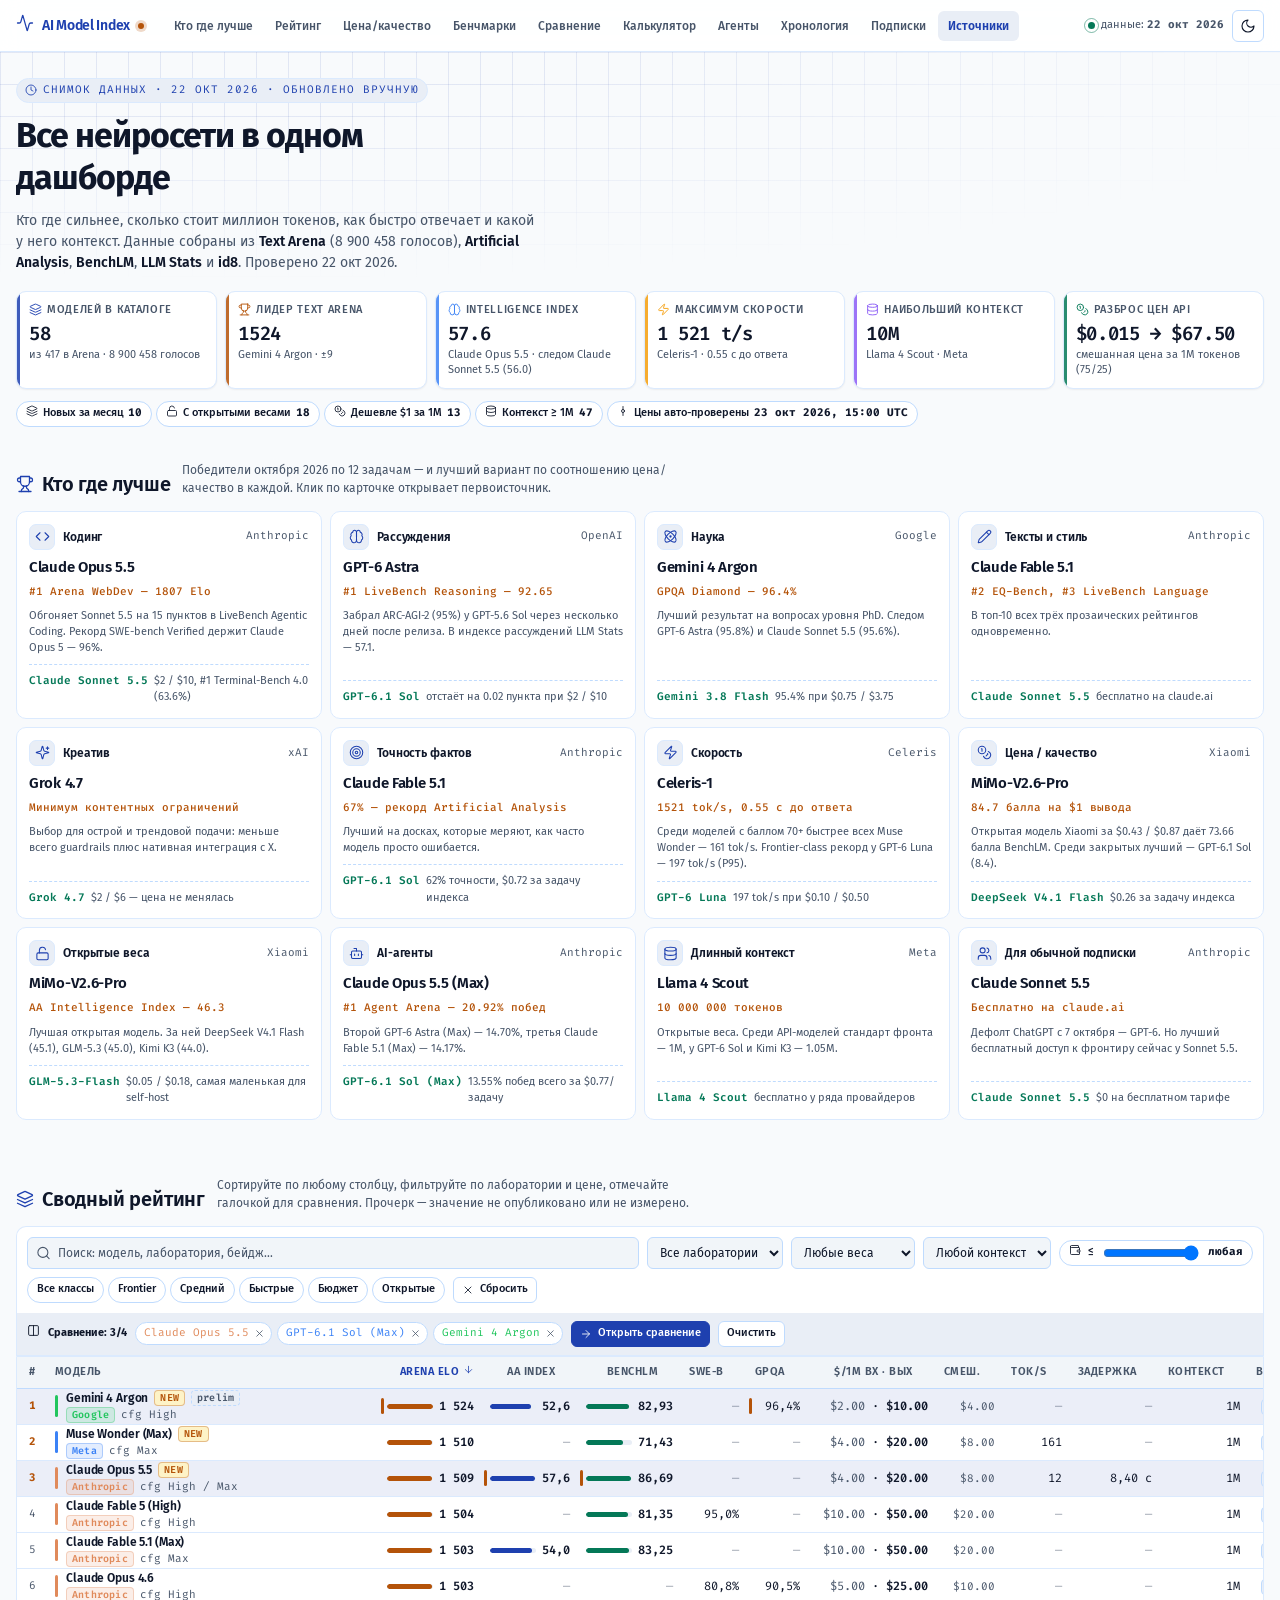
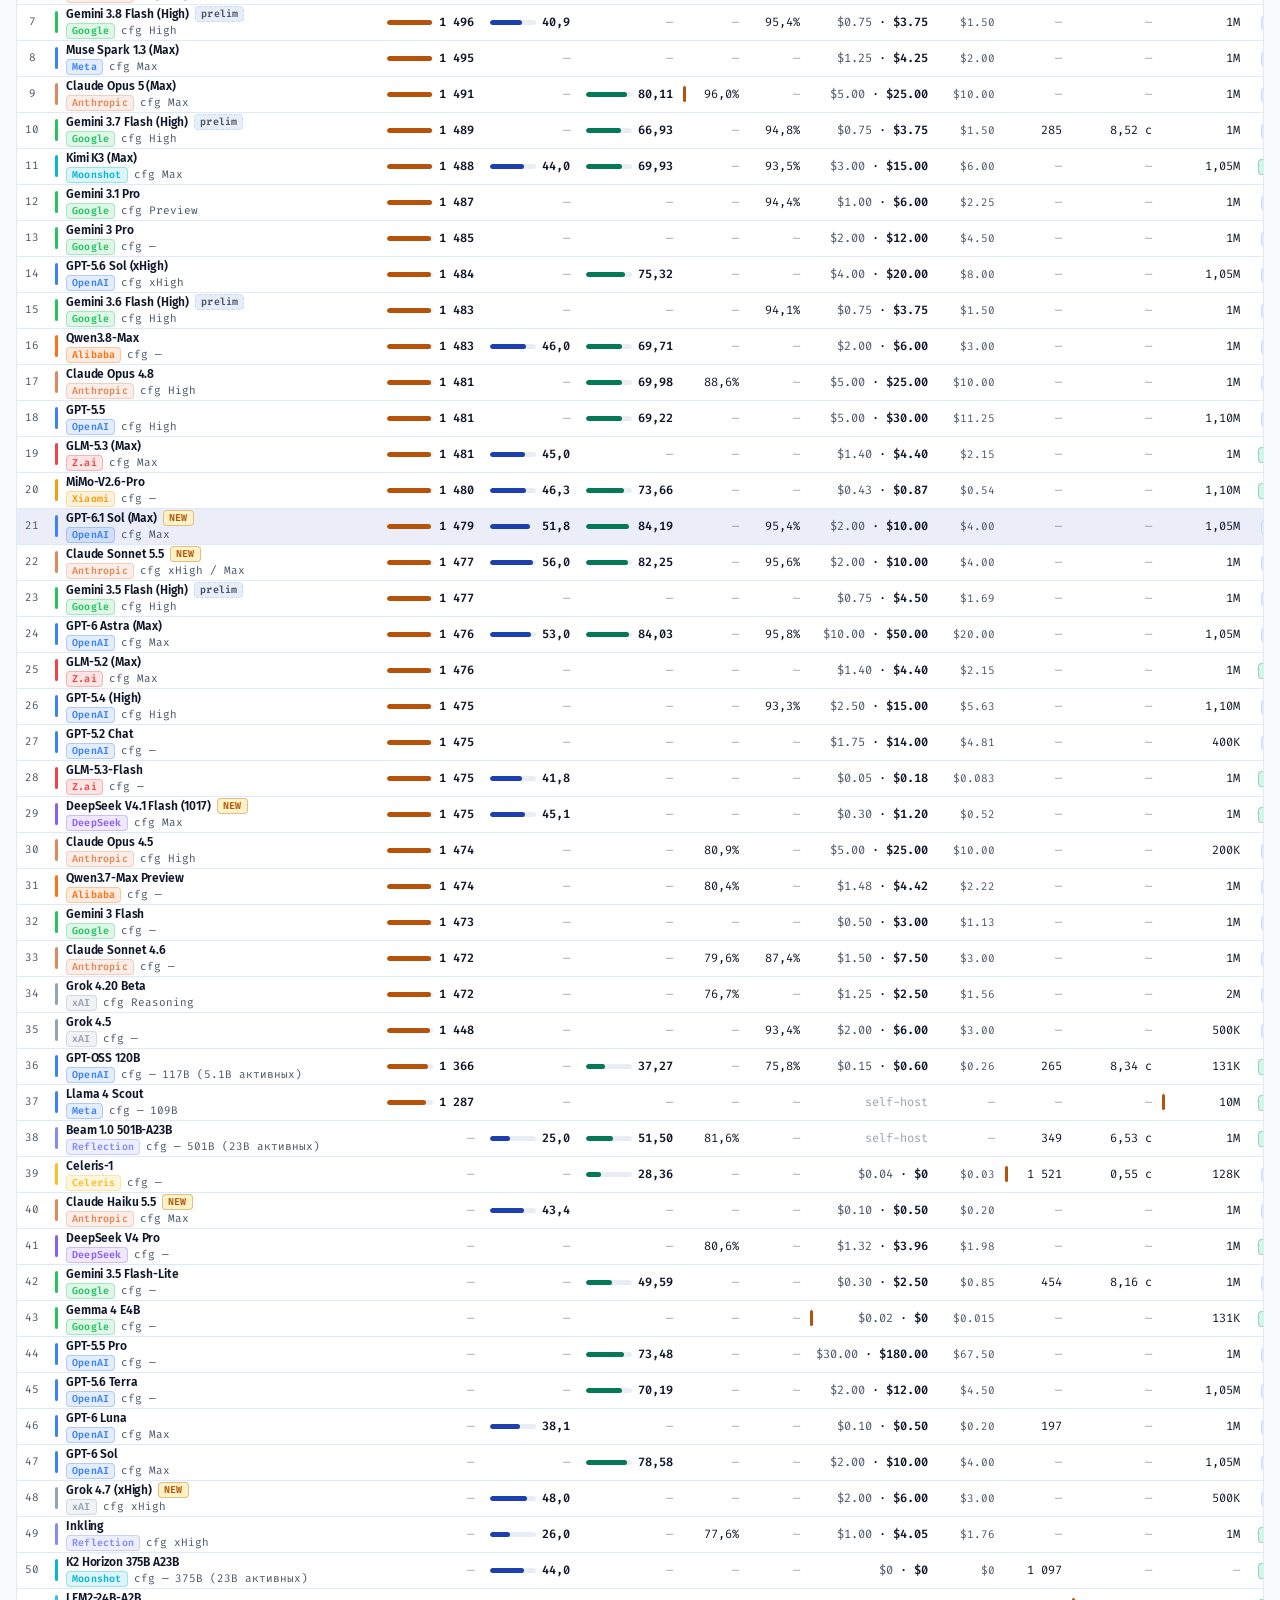
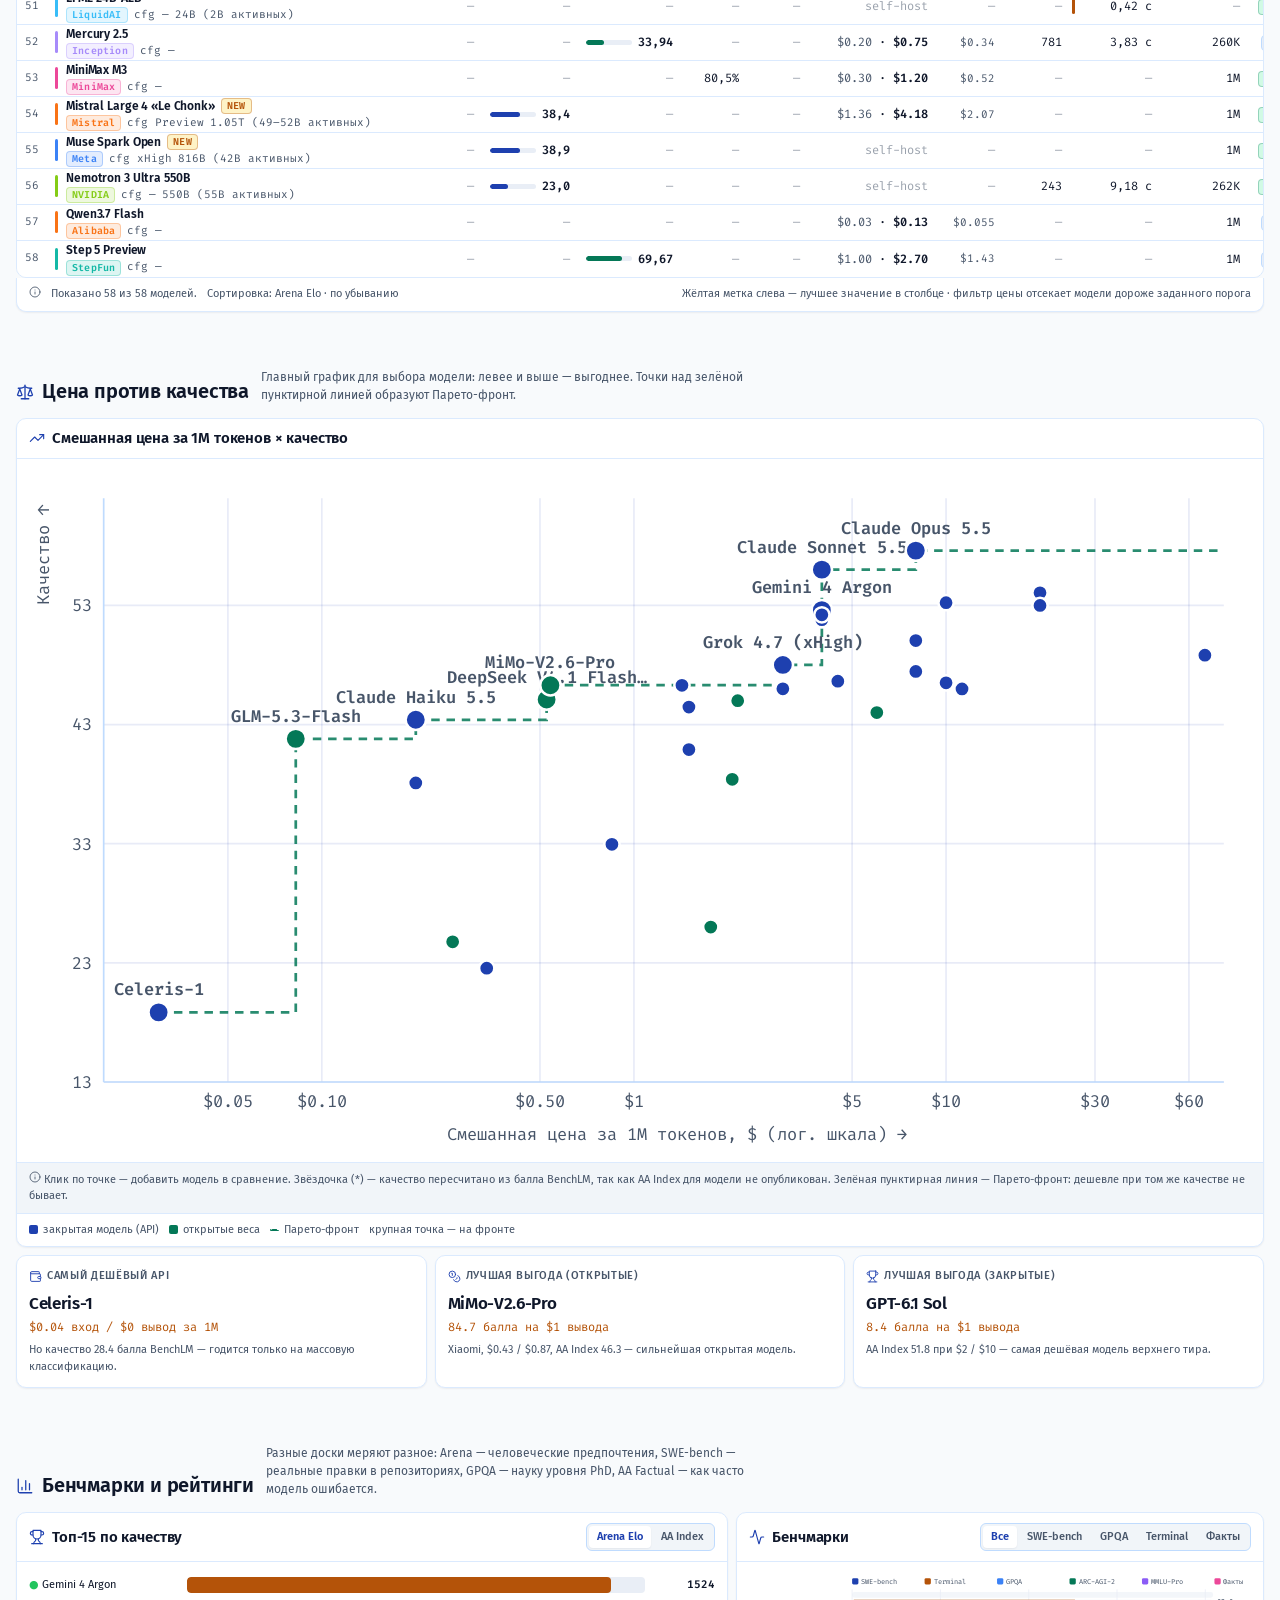
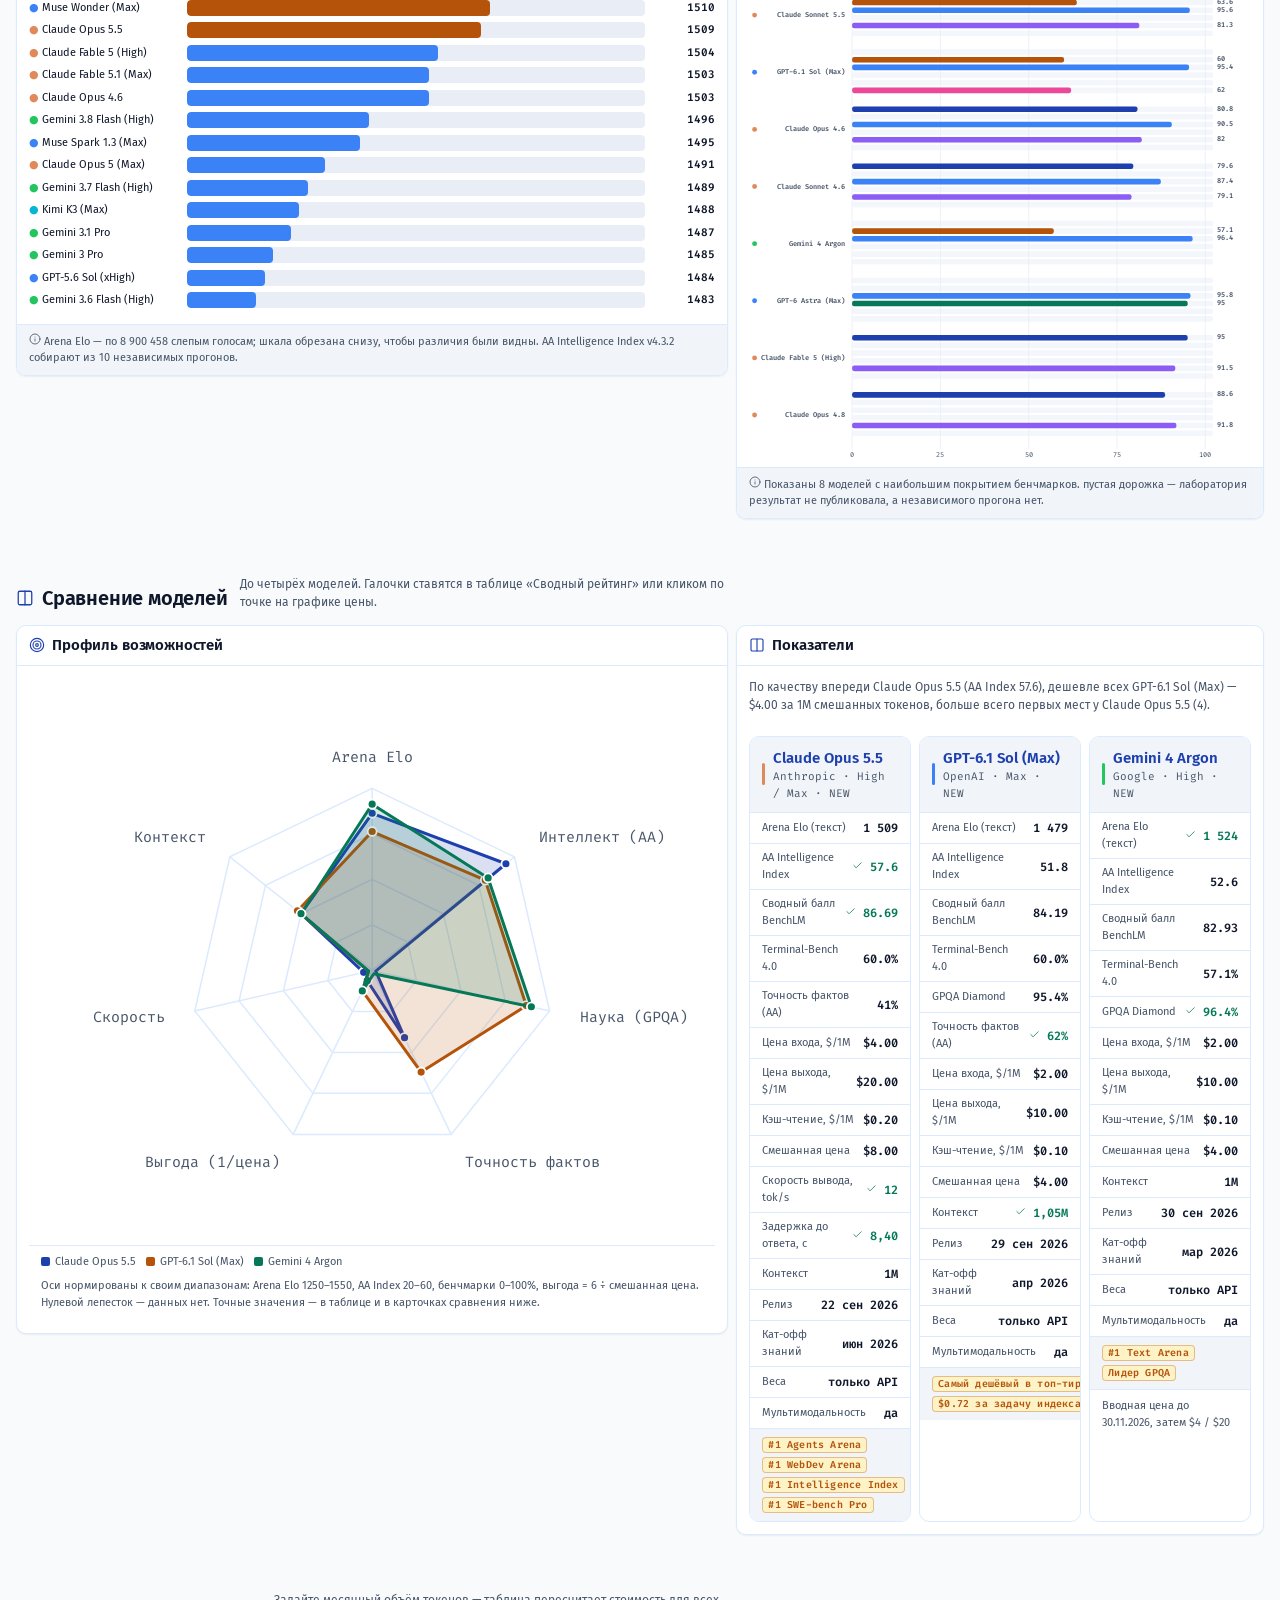
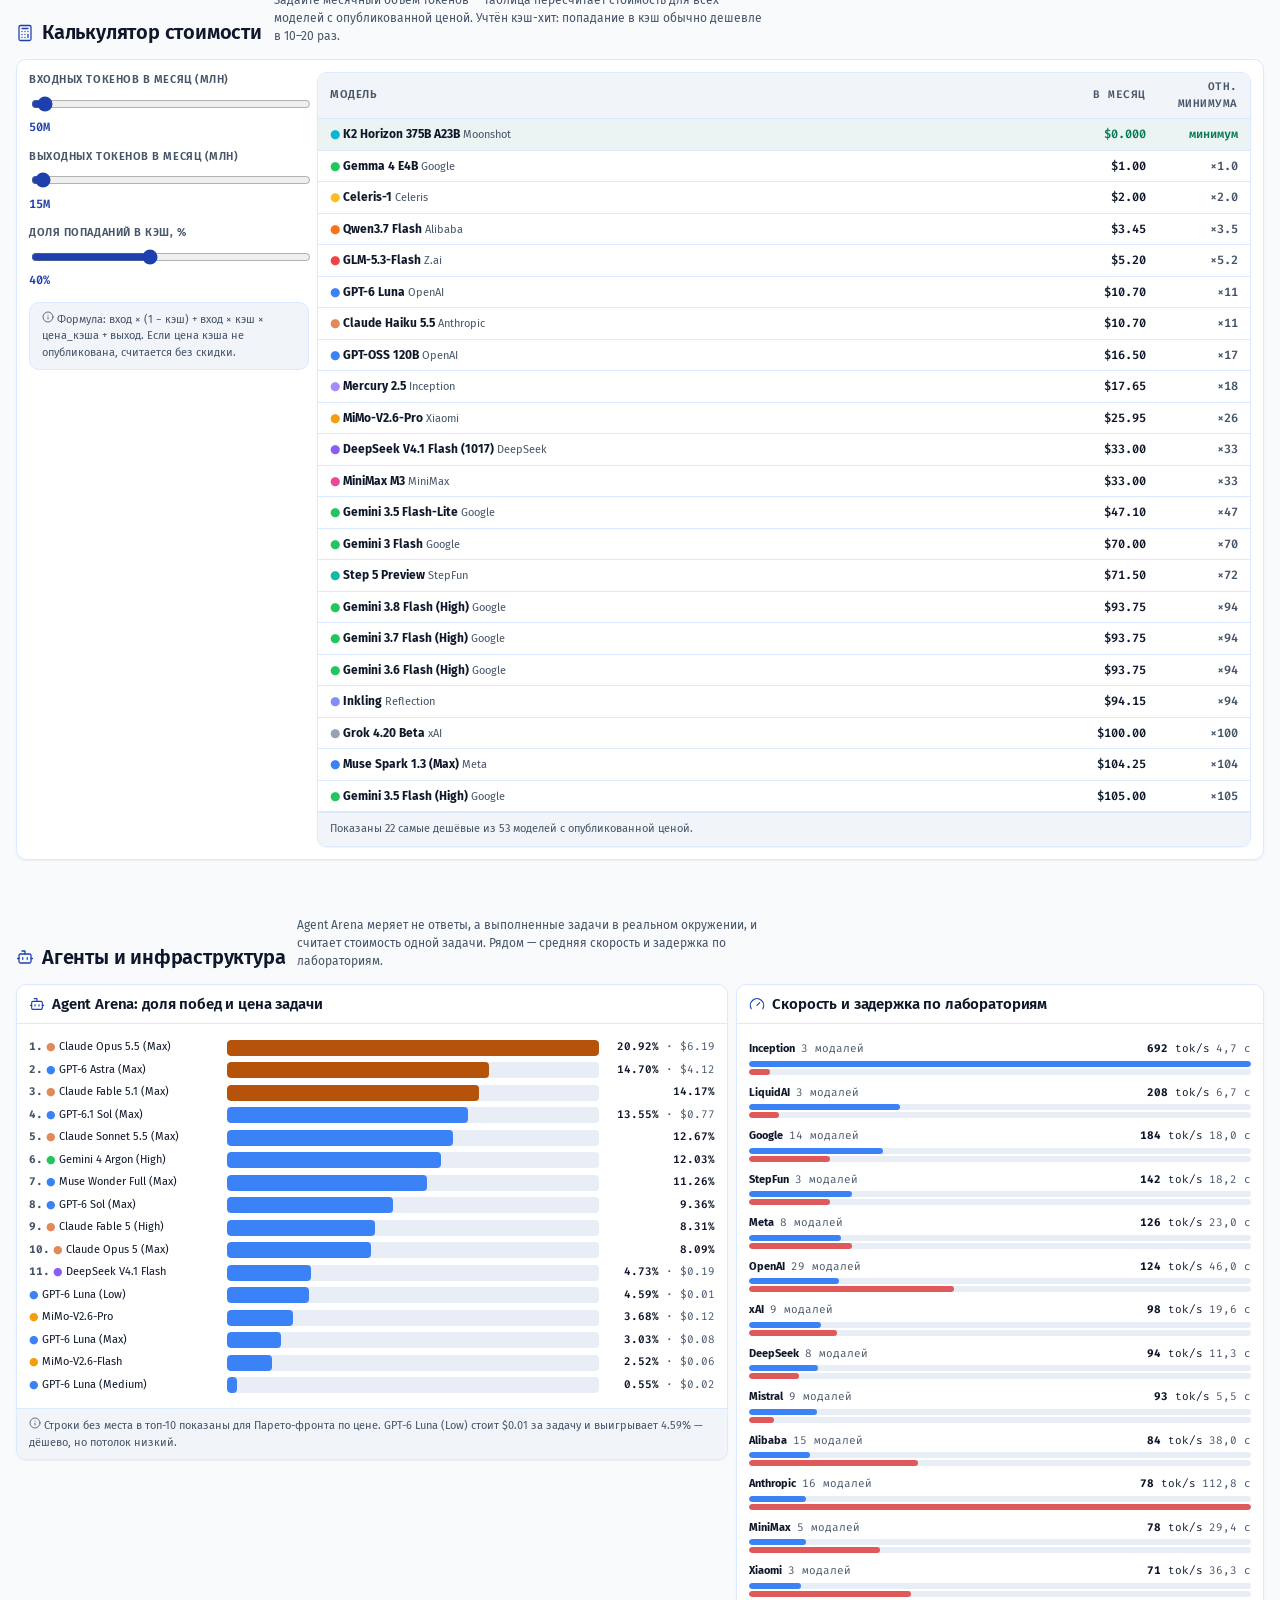
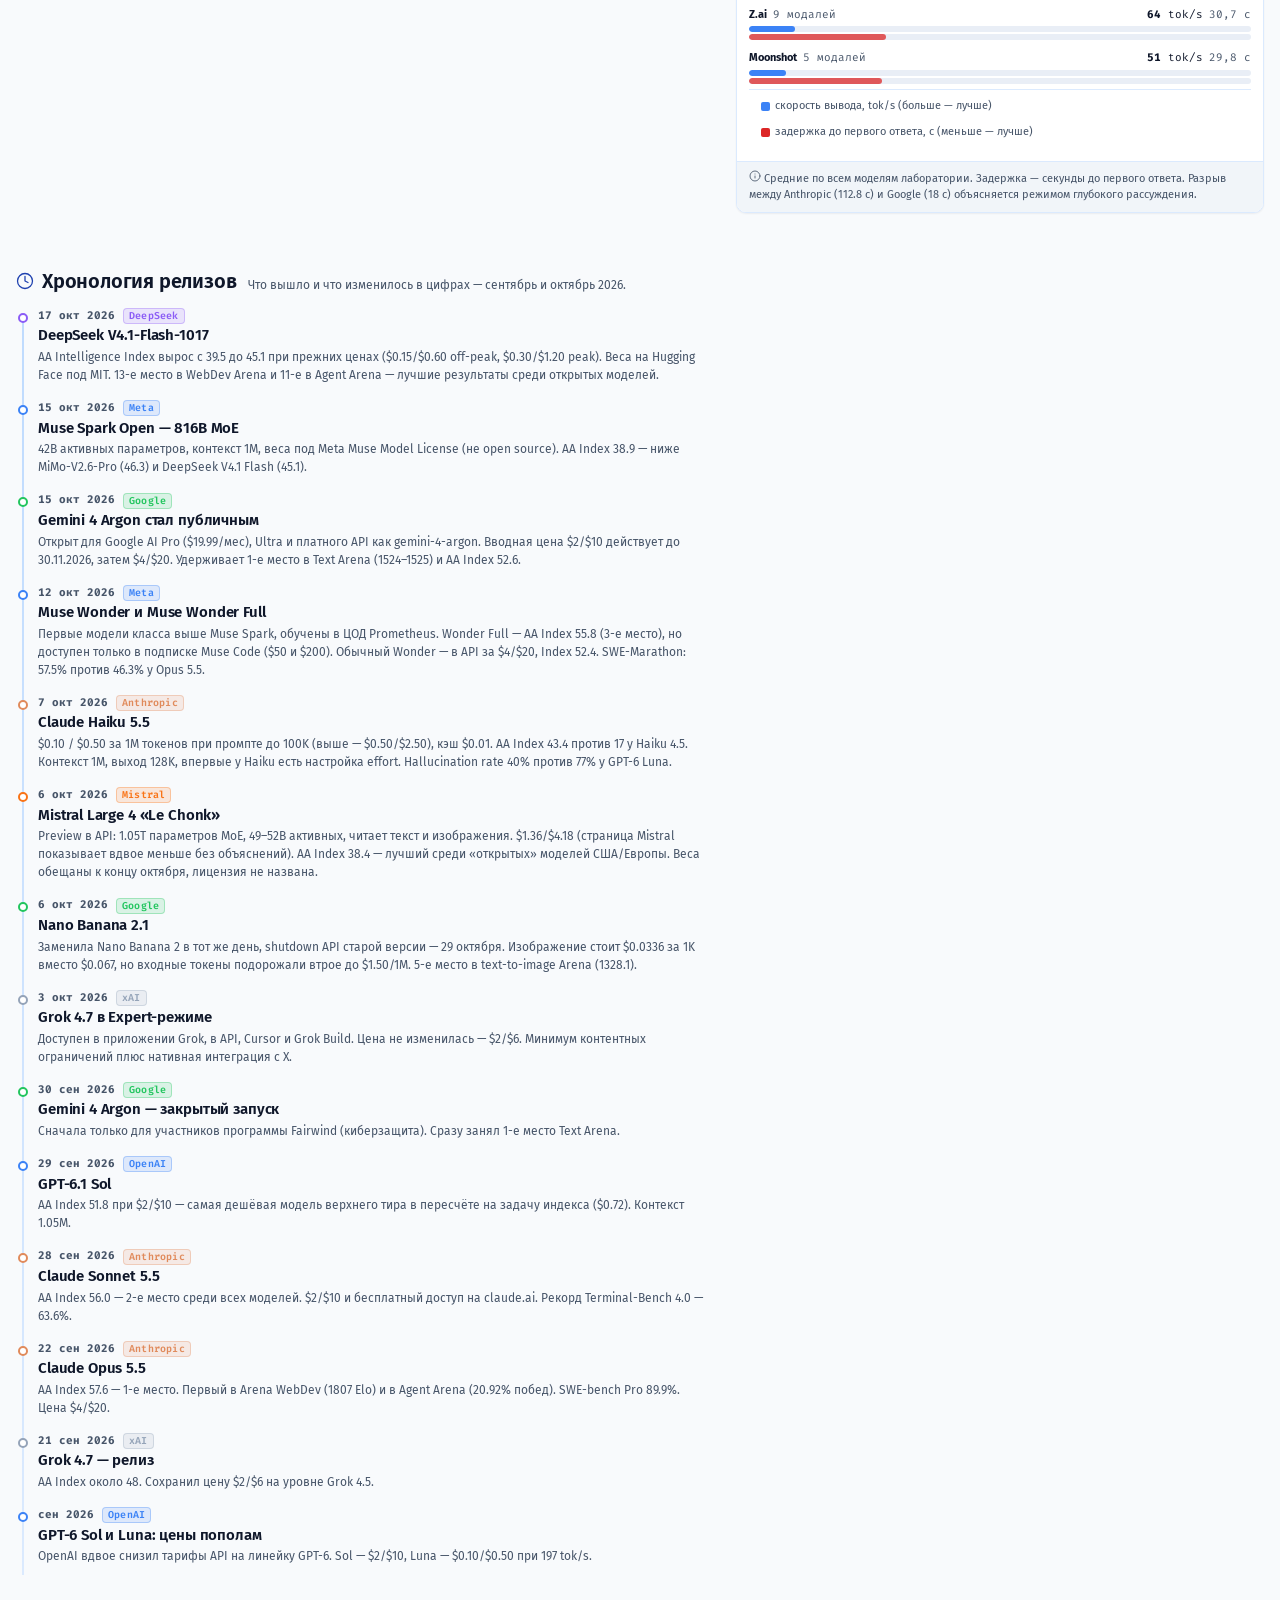
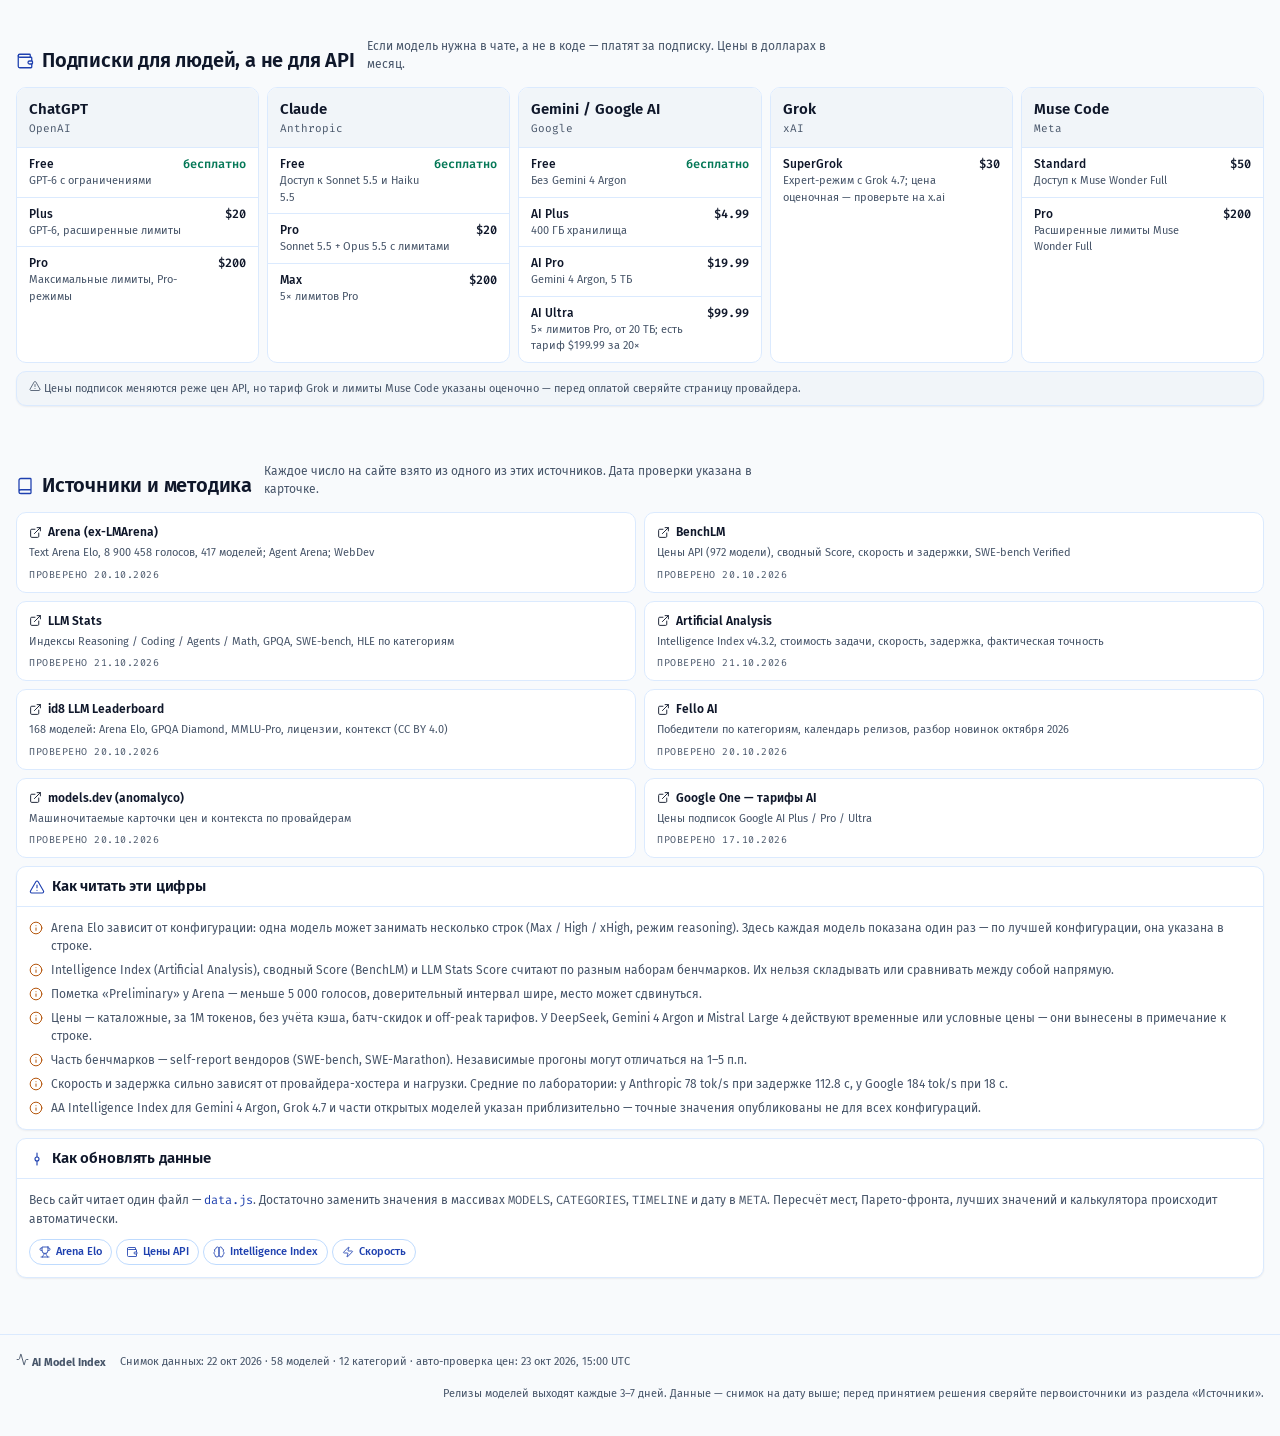
==== commit 35a62f23: "data: weekly auto-refresh (prices, cache, context)" ====
--- a/standalone.html
+++ b/standalone.html
@@ -524,7 +524,7 @@
     tagline: "Актуальная статистика нейросетей: кто где лучше, сколько стоит и как быстро работает",
     snapshot: "2026-10-22",
     sourcesChecked: "2026-10-22",
-    autoChecked: "2026-10-23T12:00",
+    autoChecked: "2026-10-23T15:00",
     arenaVotes: 8900458,
     arenaModels: 417,
     trackedHere: 38,
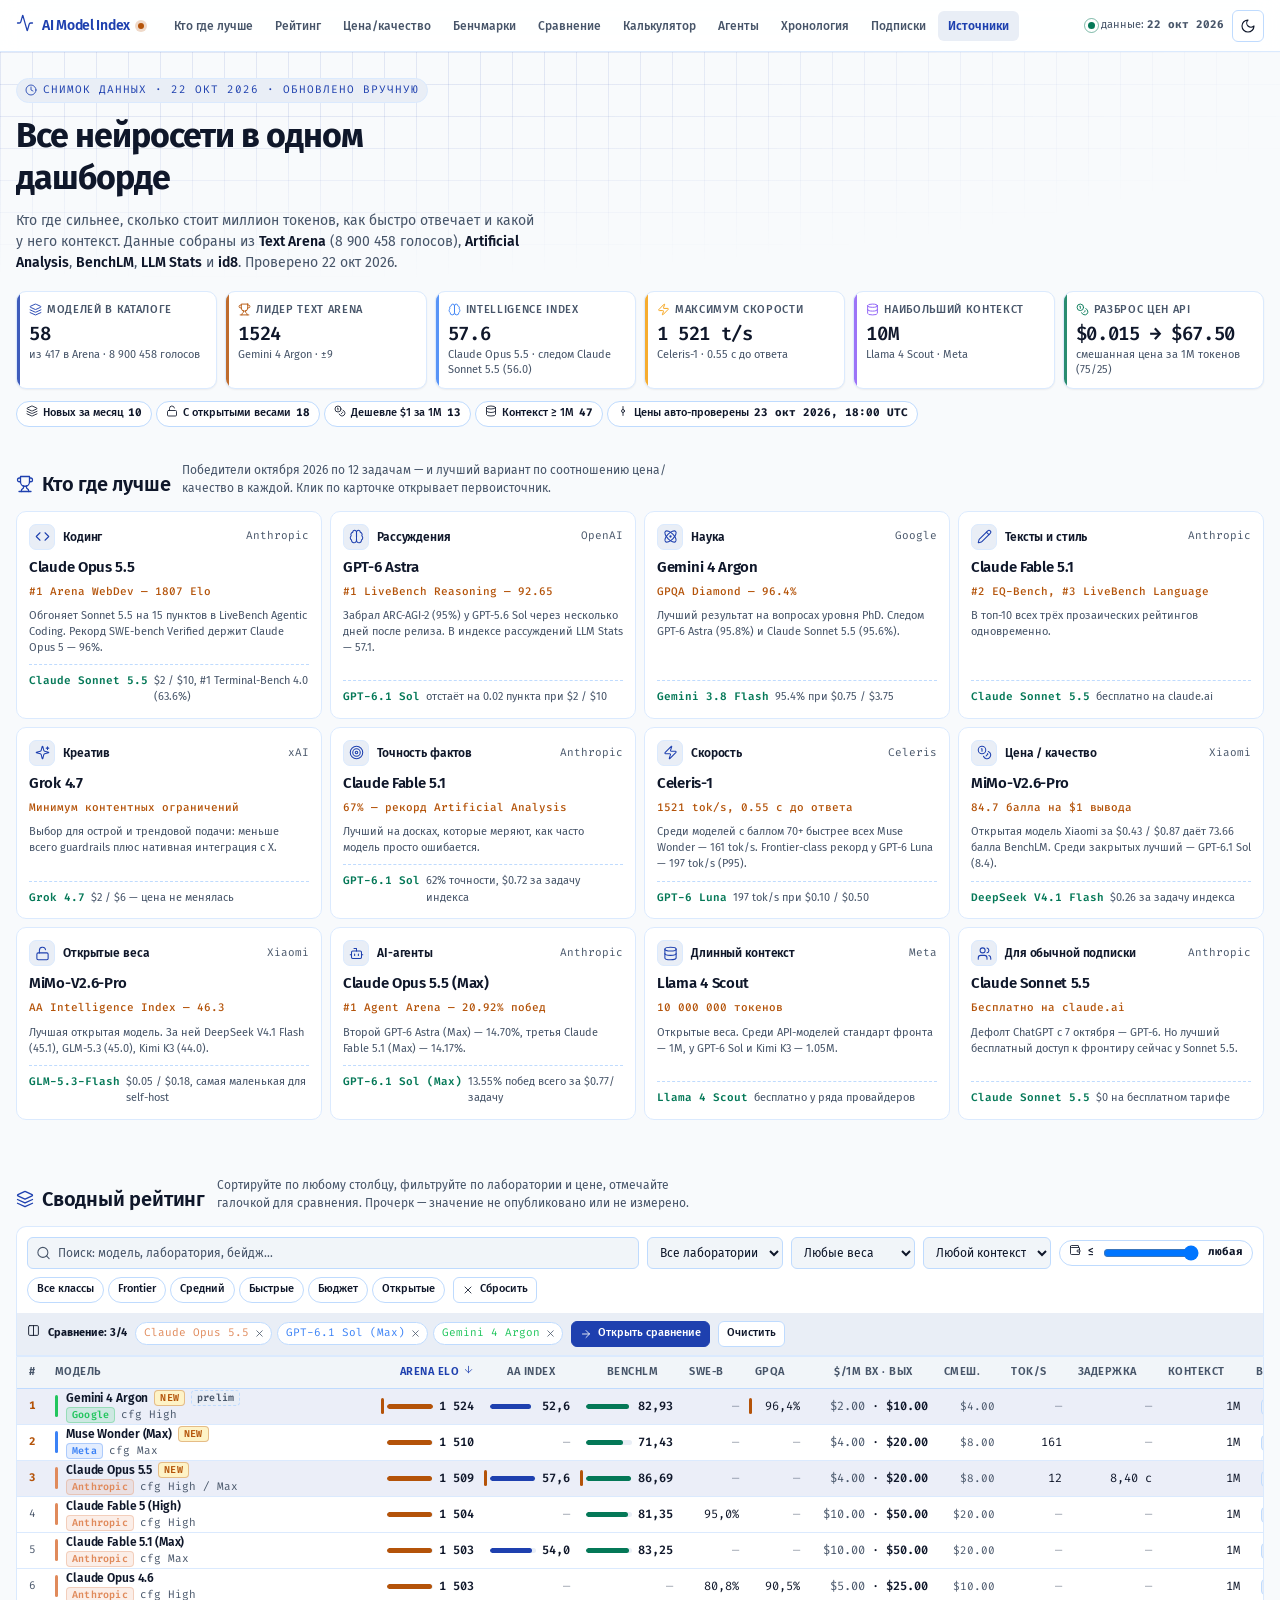
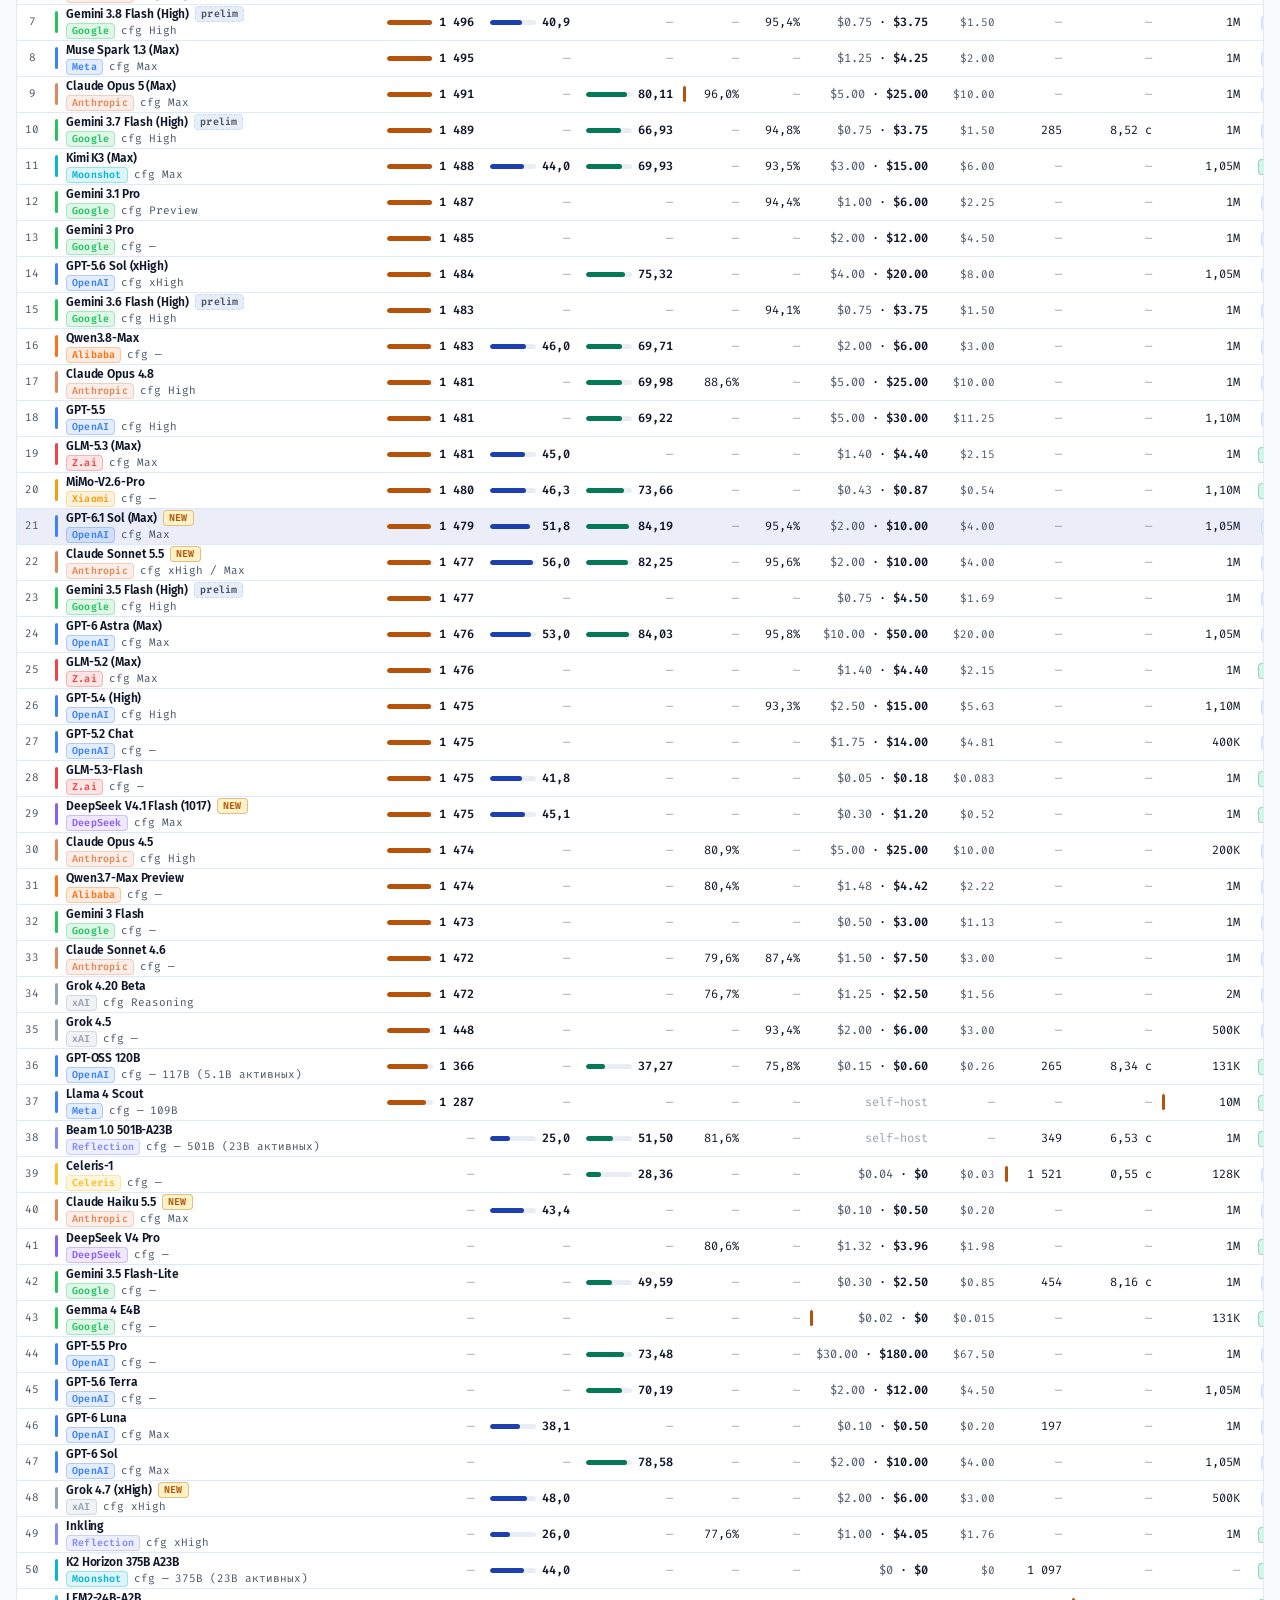
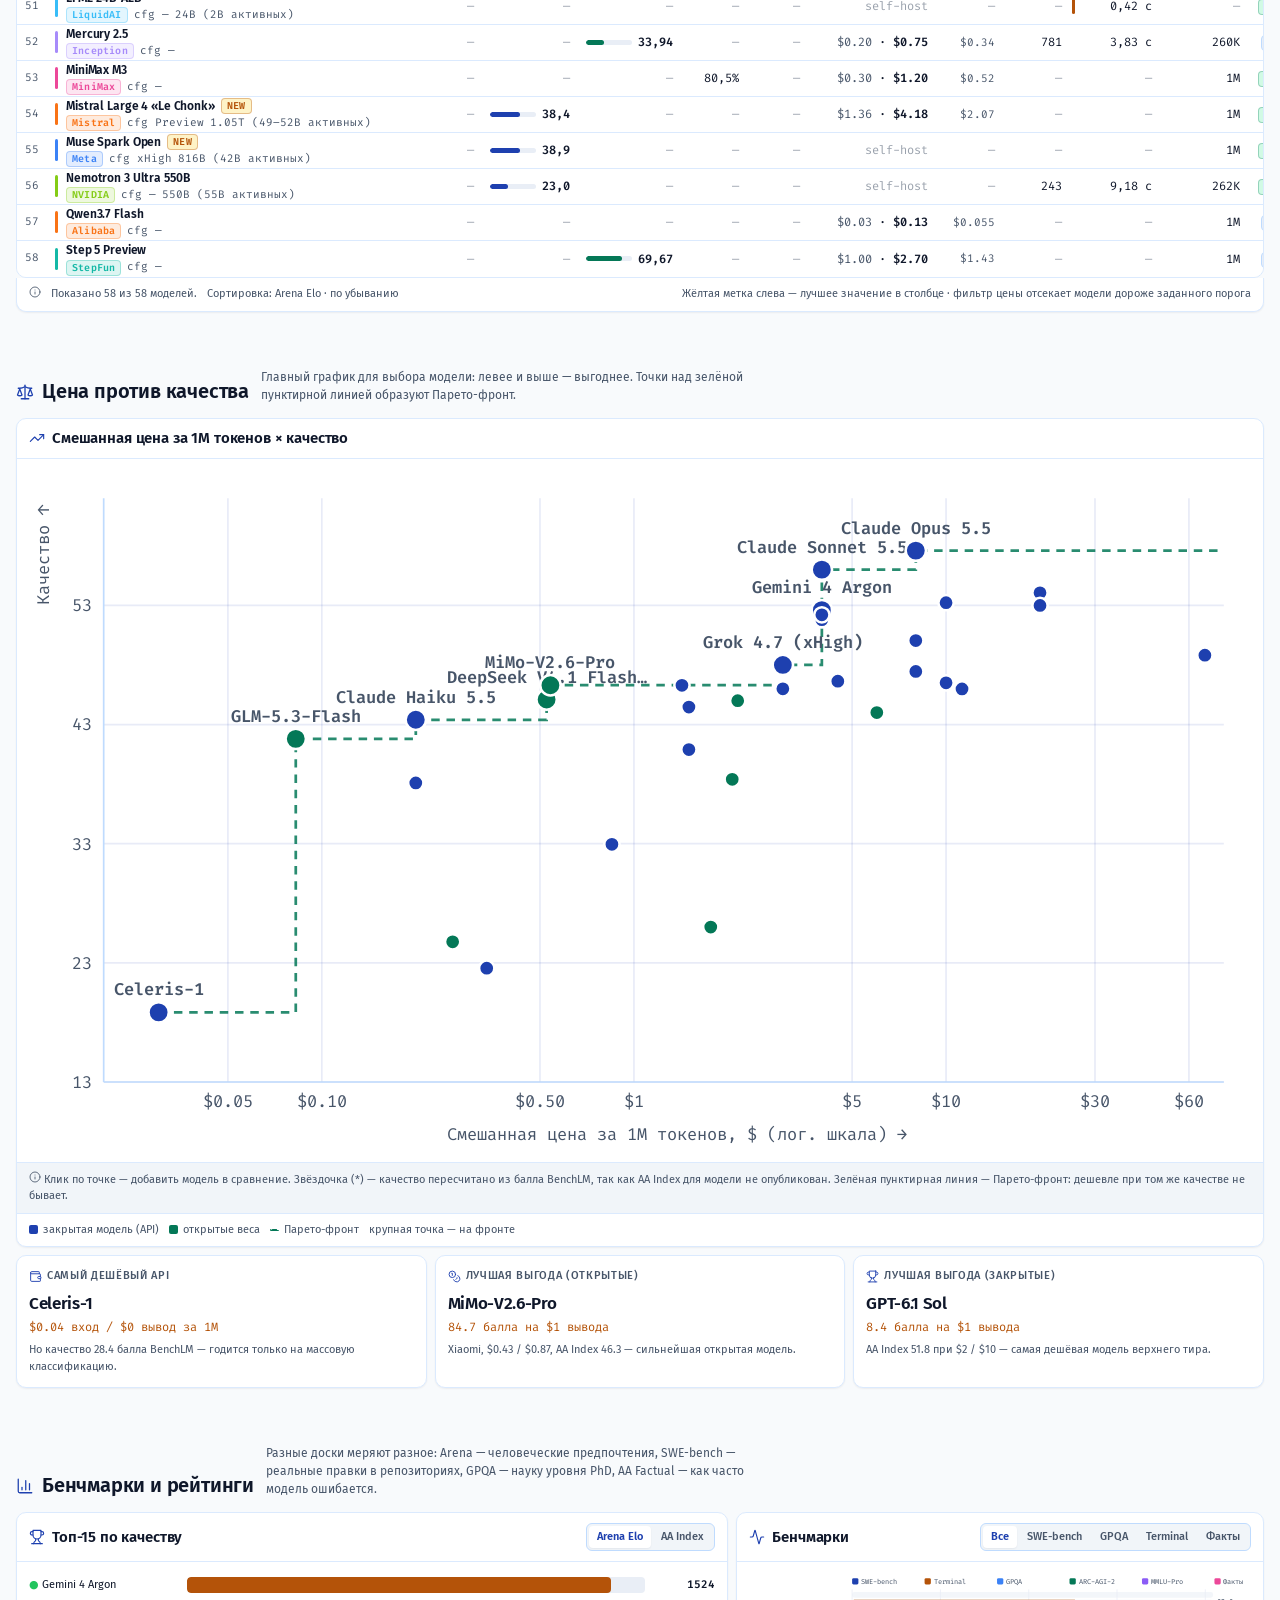
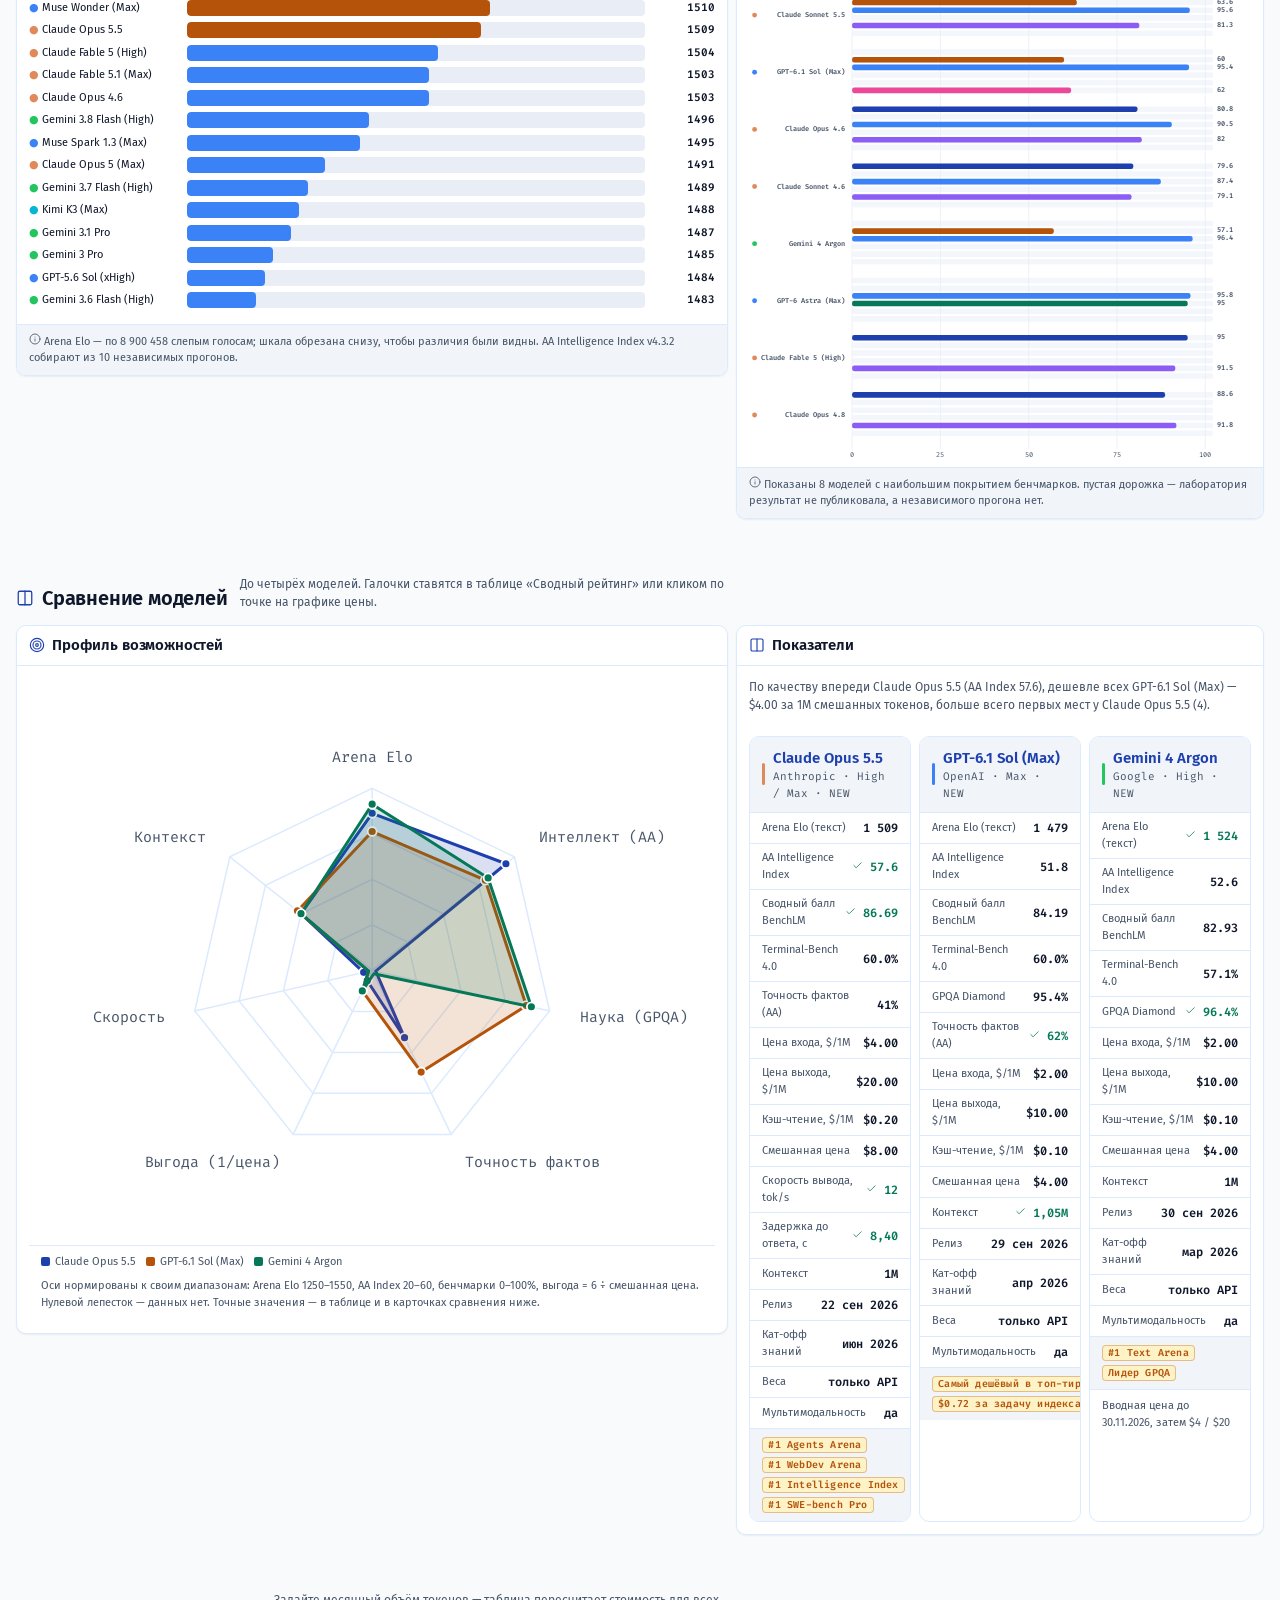
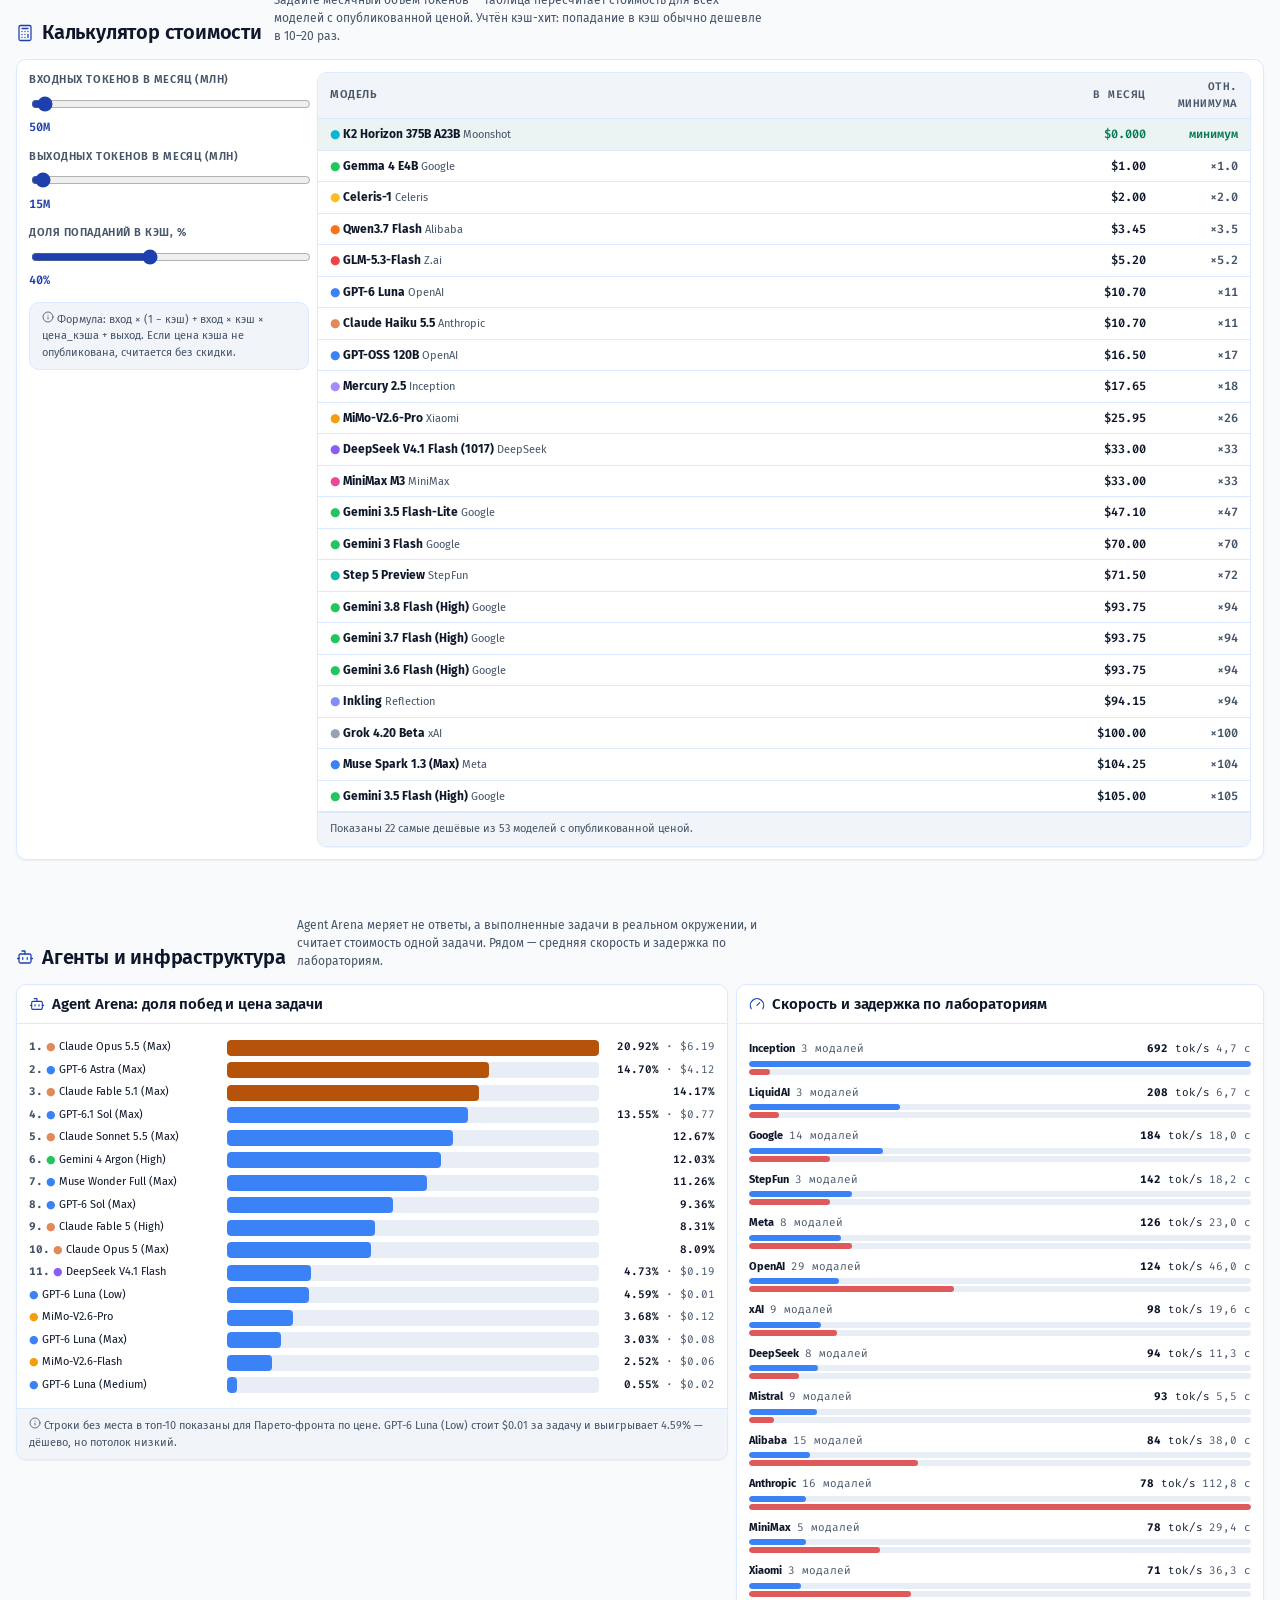
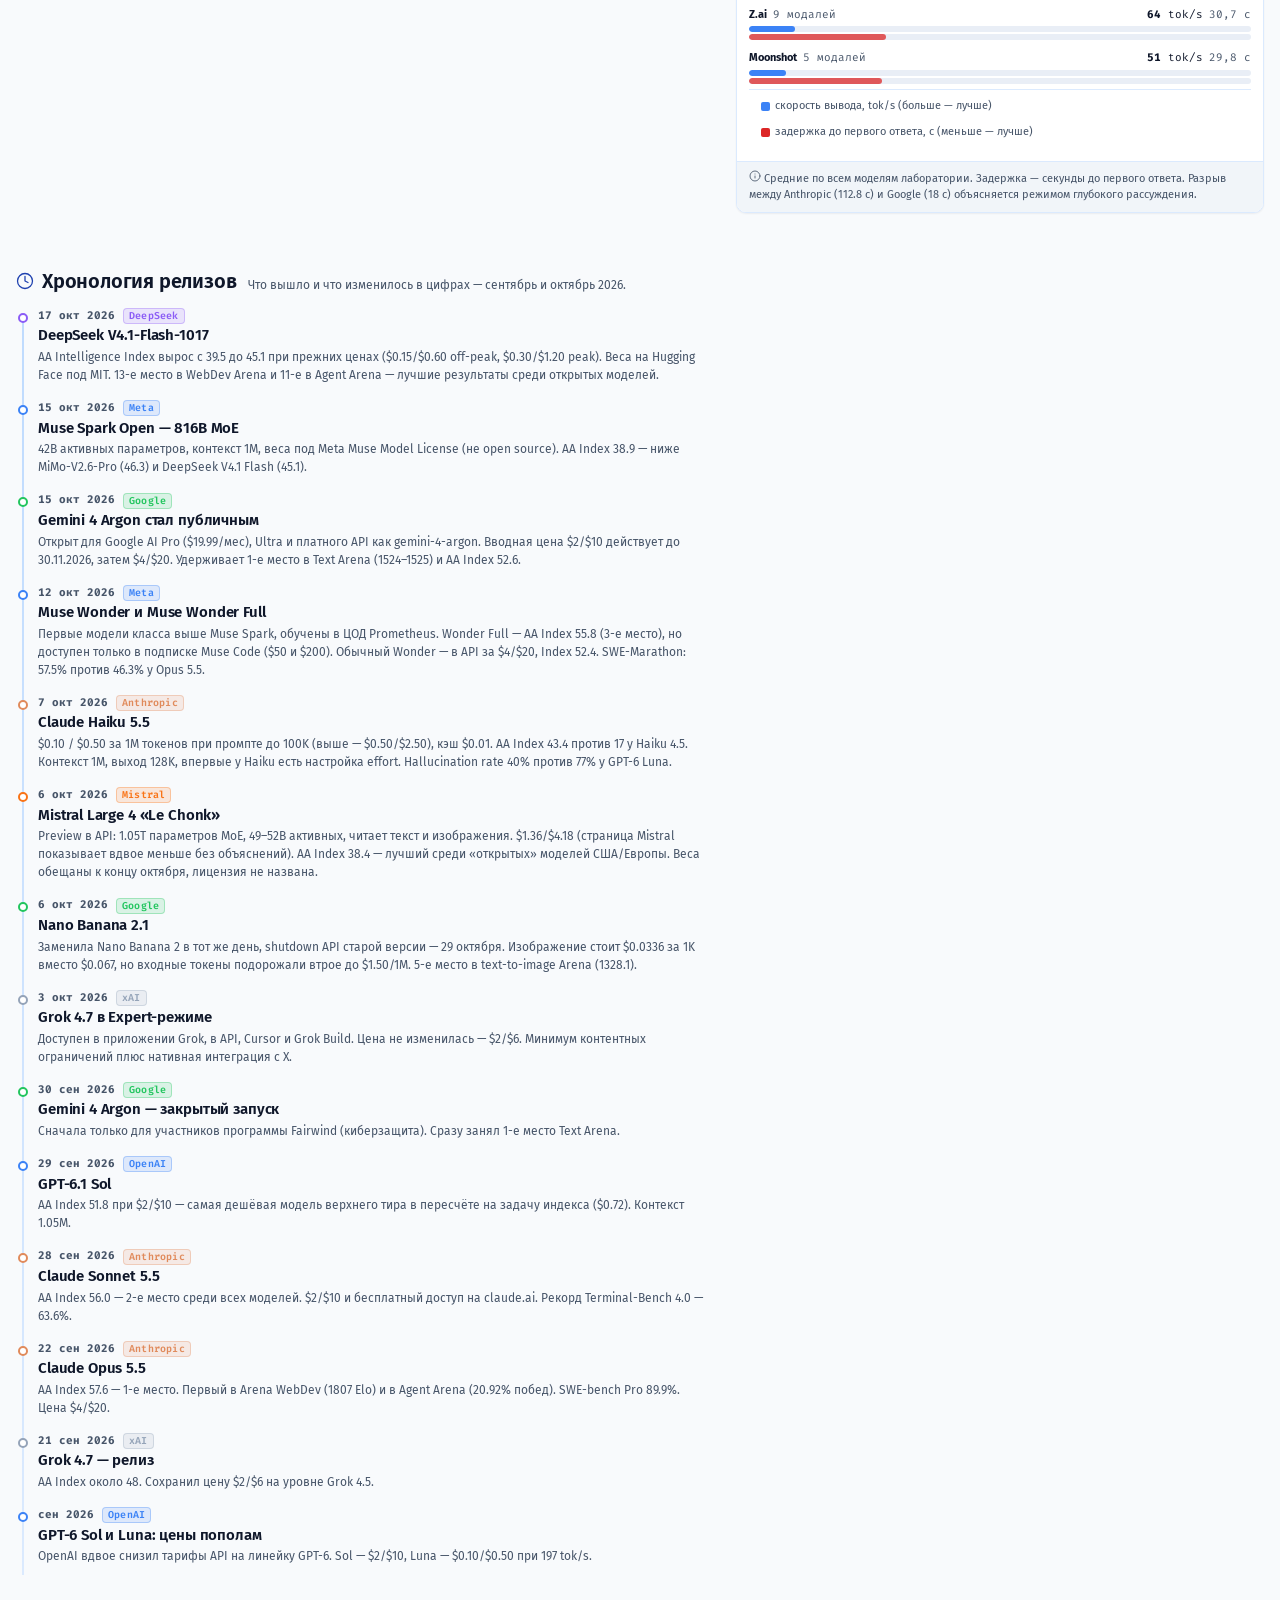
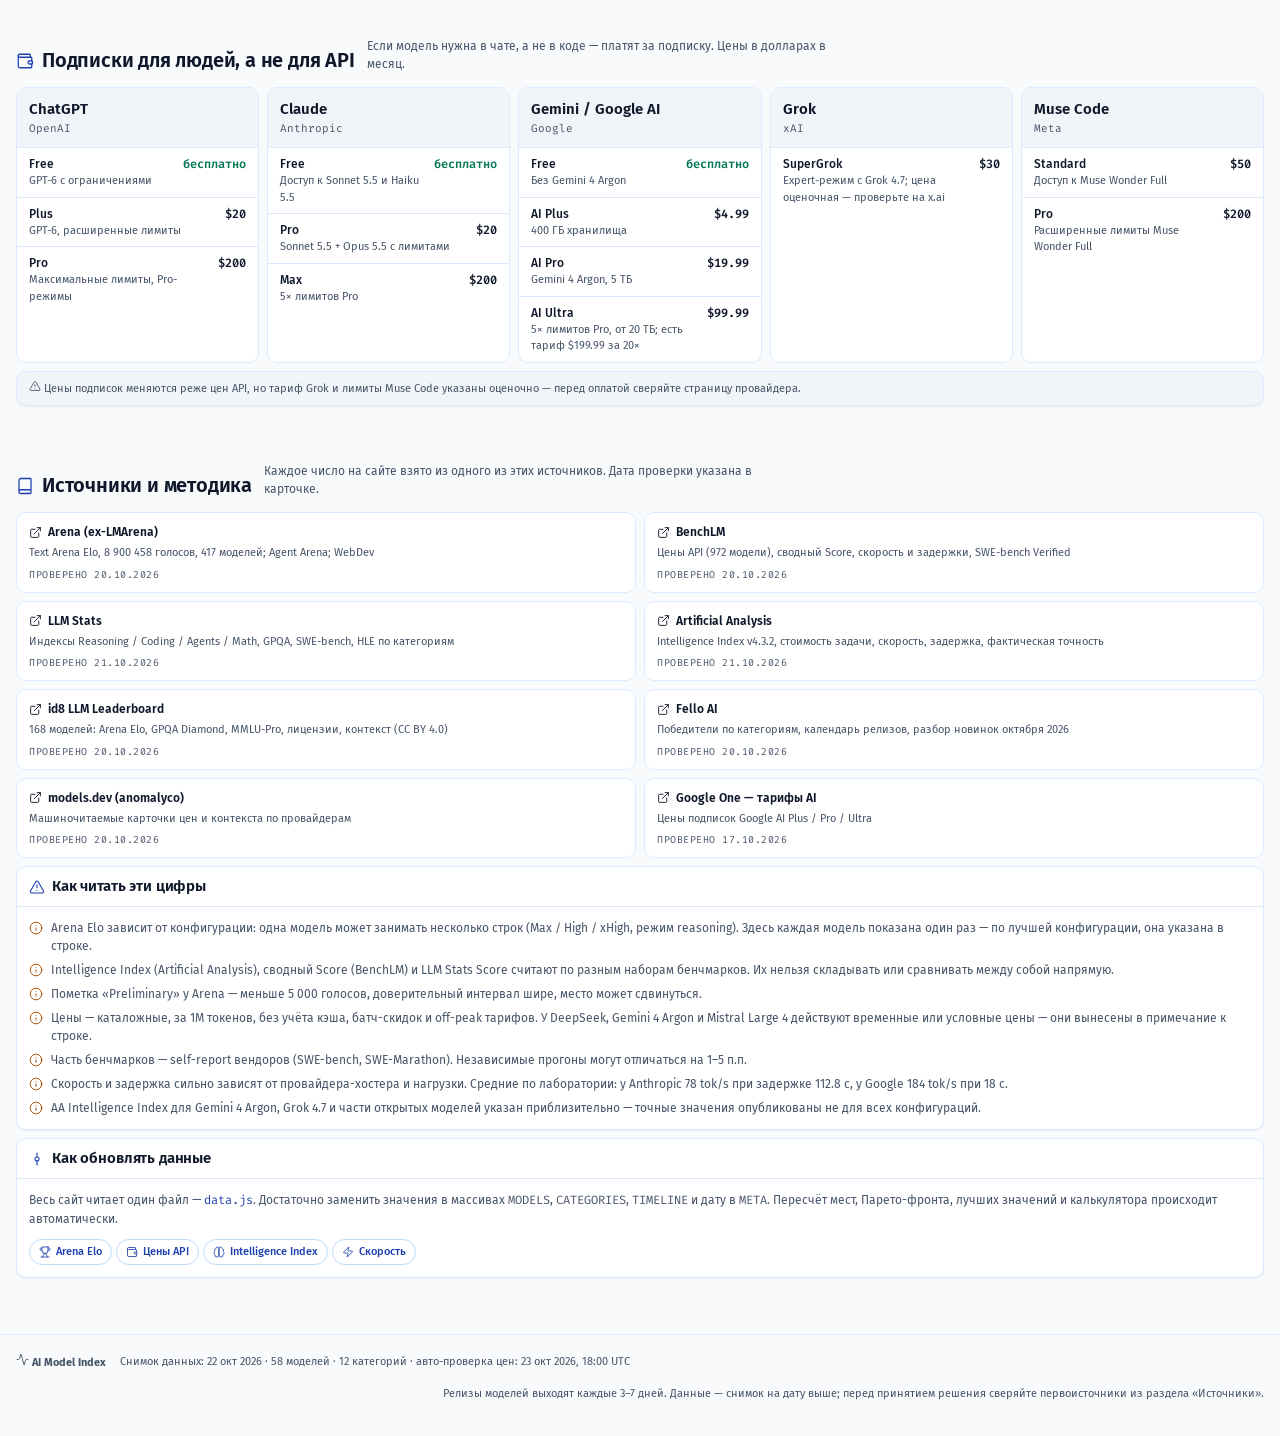
==== commit a1a4ec5f: "data: weekly auto-refresh (prices, cache, context)" ====
--- a/standalone.html
+++ b/standalone.html
@@ -524,7 +524,7 @@
     tagline: "Актуальная статистика нейросетей: кто где лучше, сколько стоит и как быстро работает",
     snapshot: "2026-10-22",
     sourcesChecked: "2026-10-22",
-    autoChecked: "2026-10-23T15:00",
+    autoChecked: "2026-10-23T18:00",
     arenaVotes: 8900458,
     arenaModels: 417,
     trackedHere: 38,
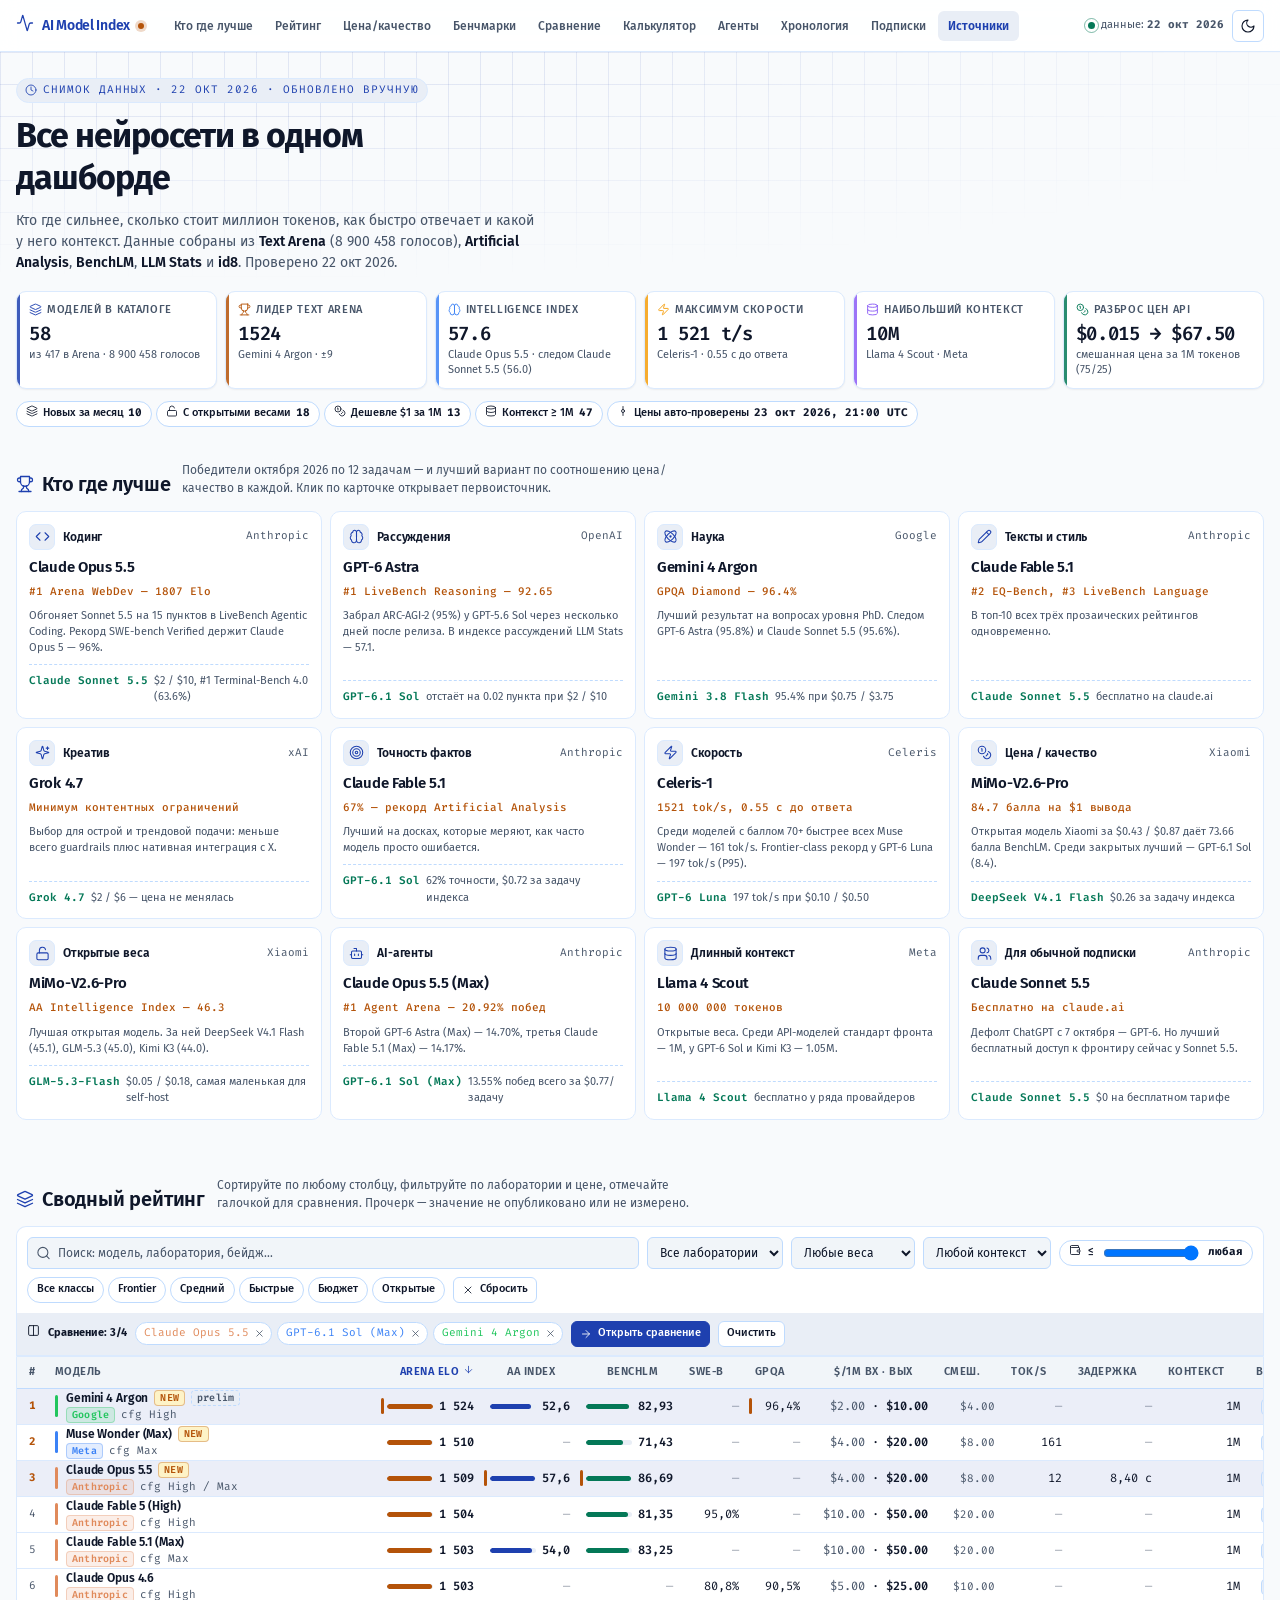
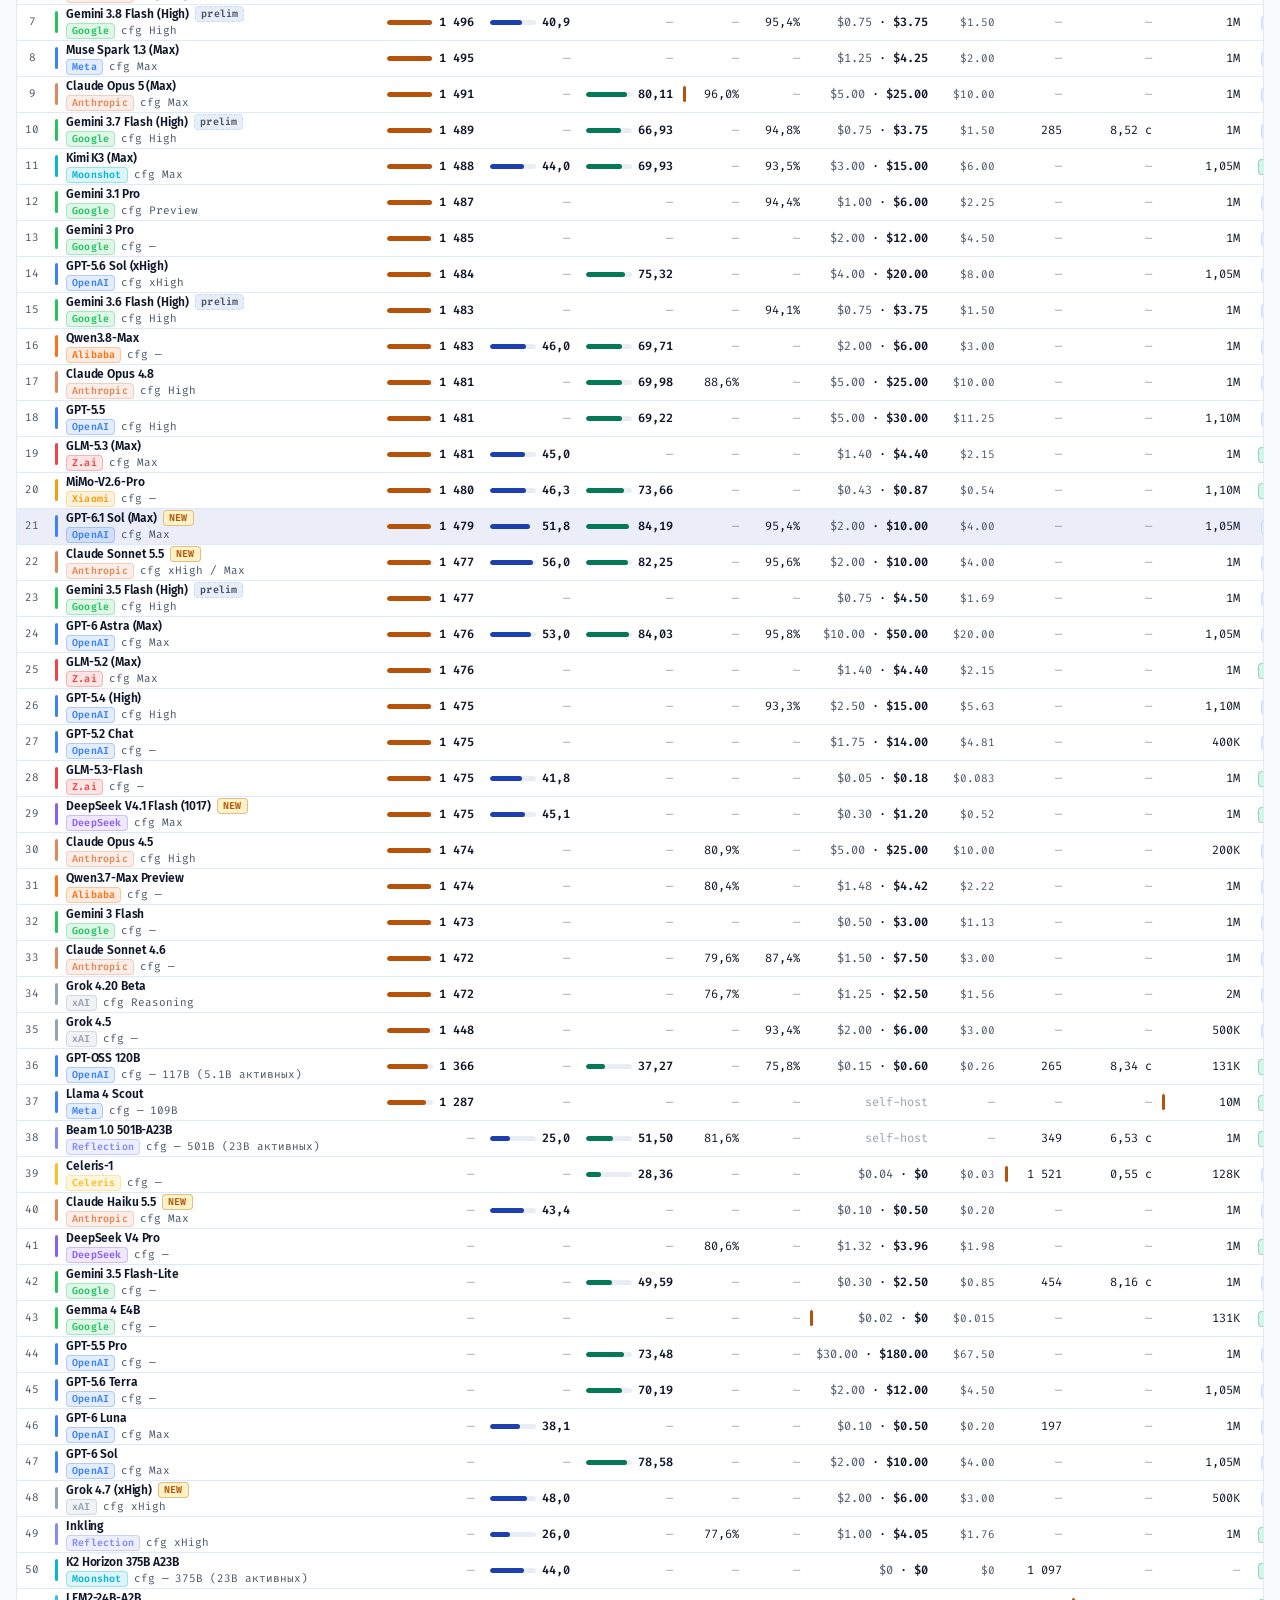
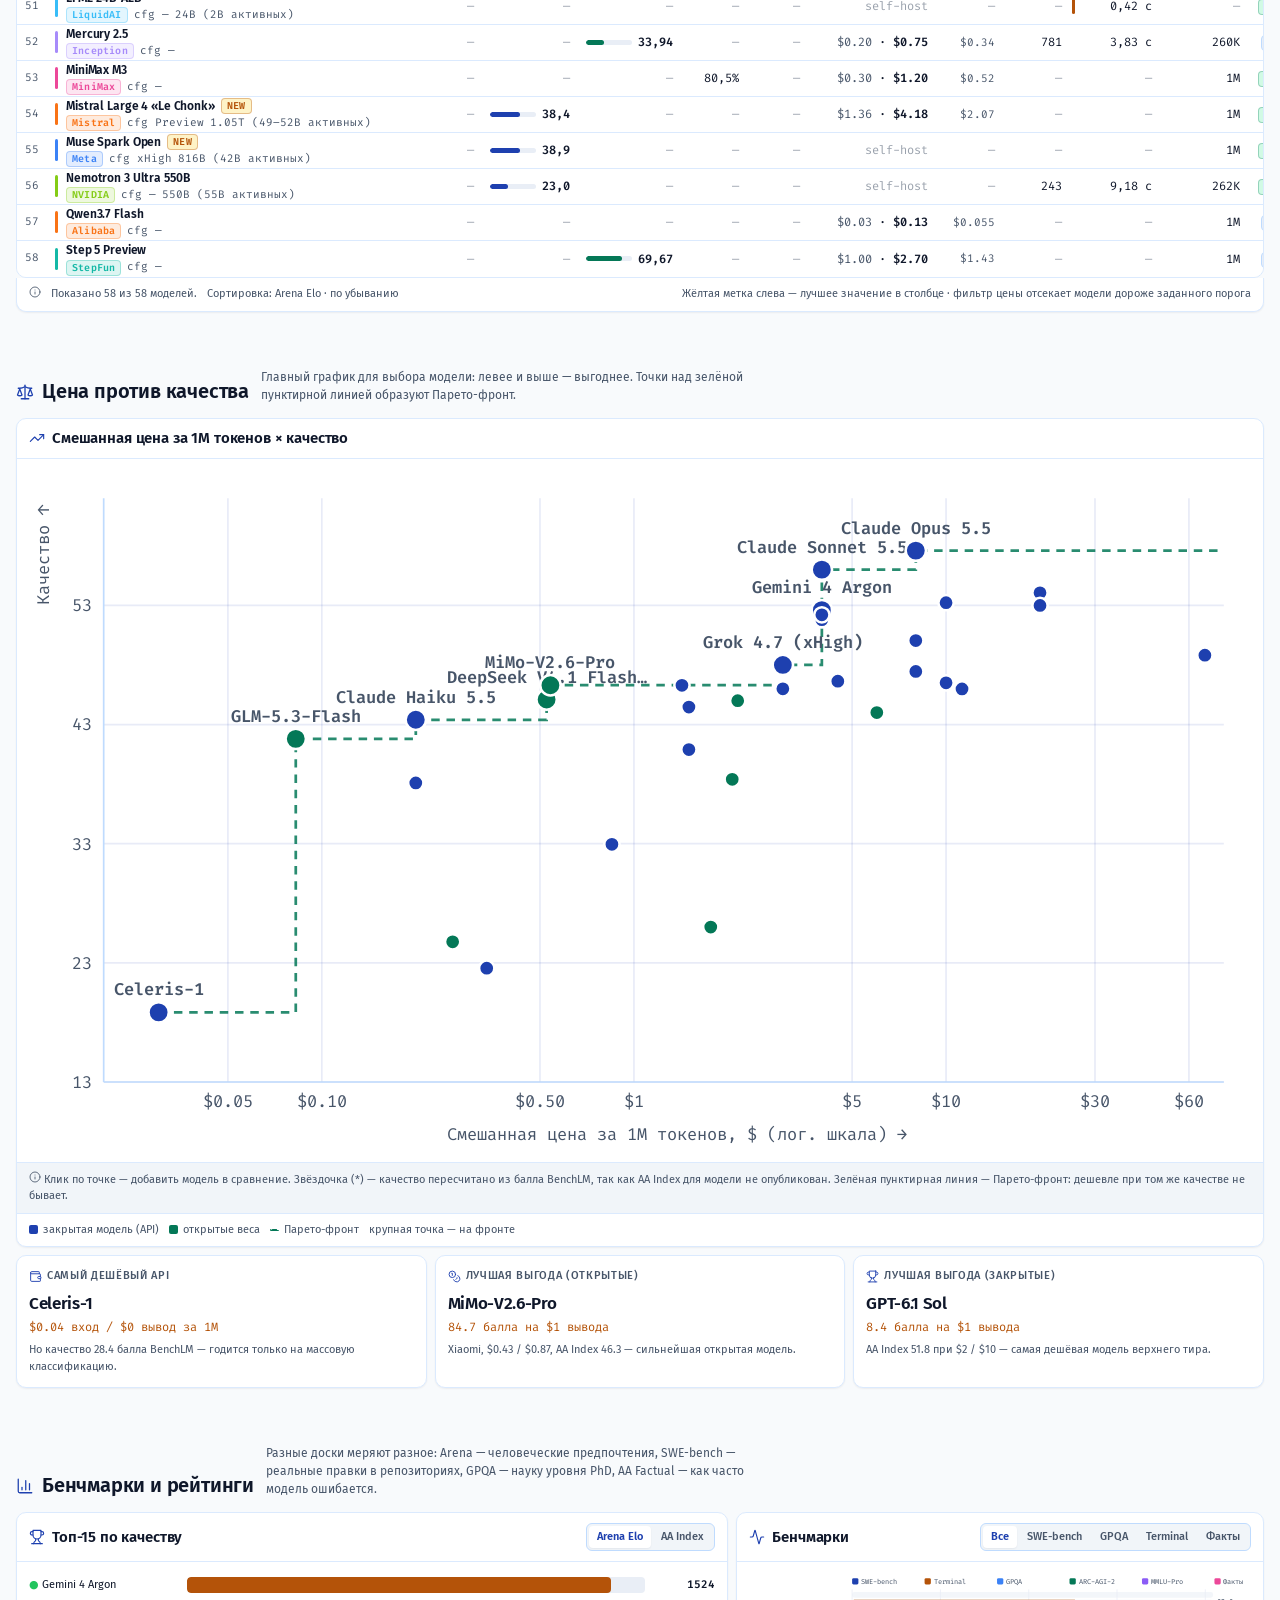
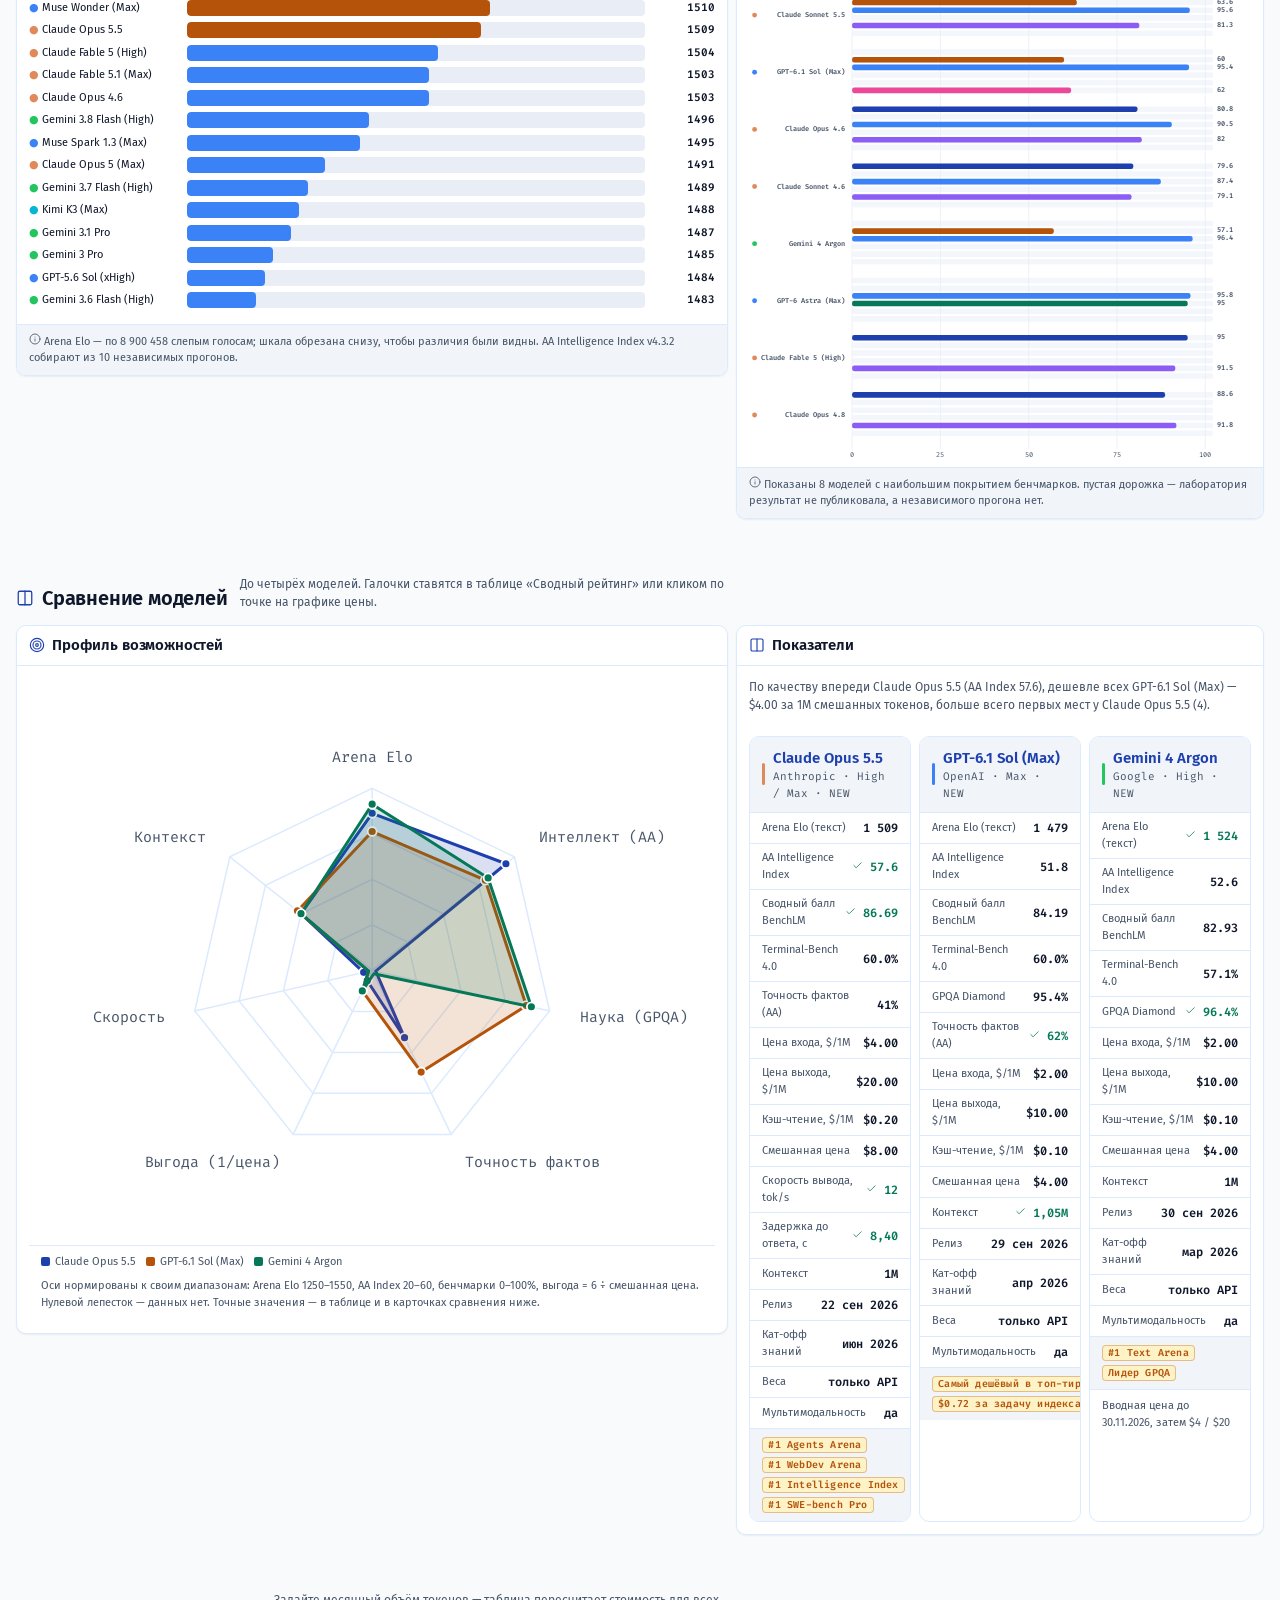
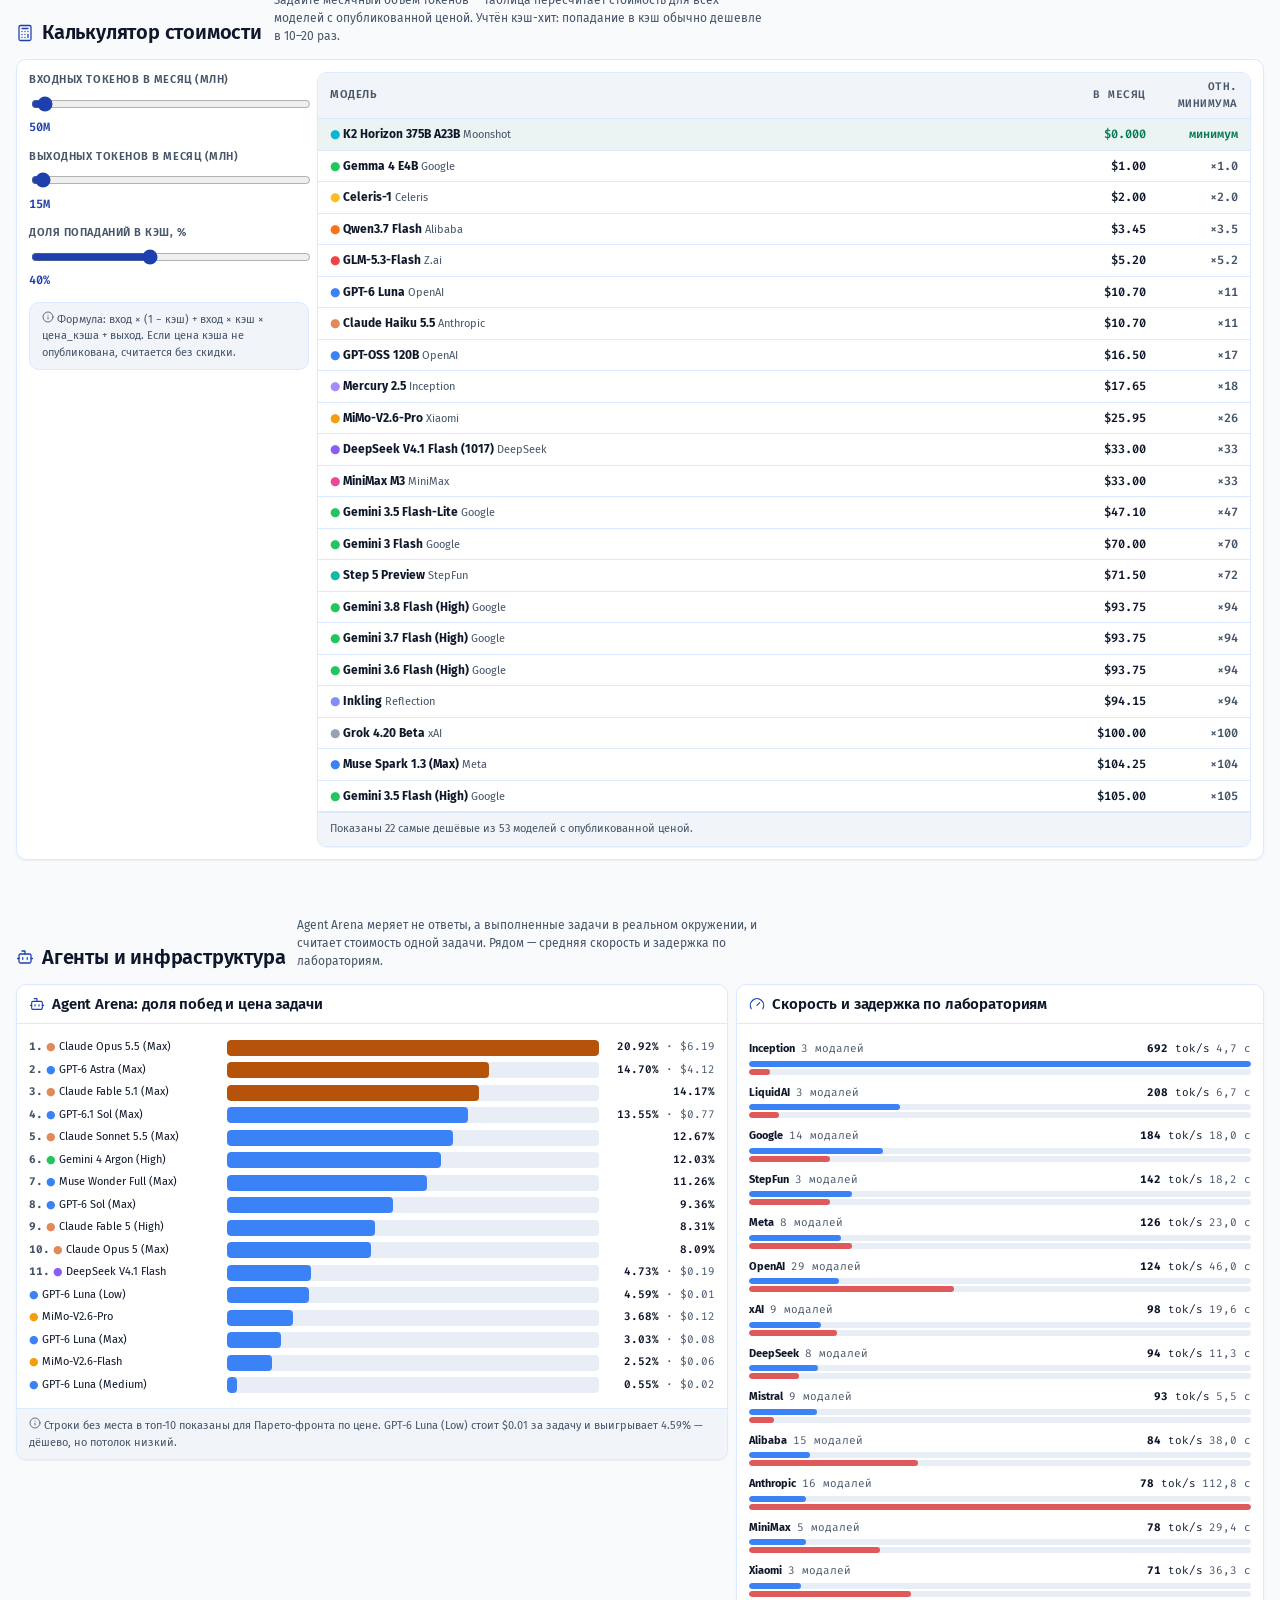
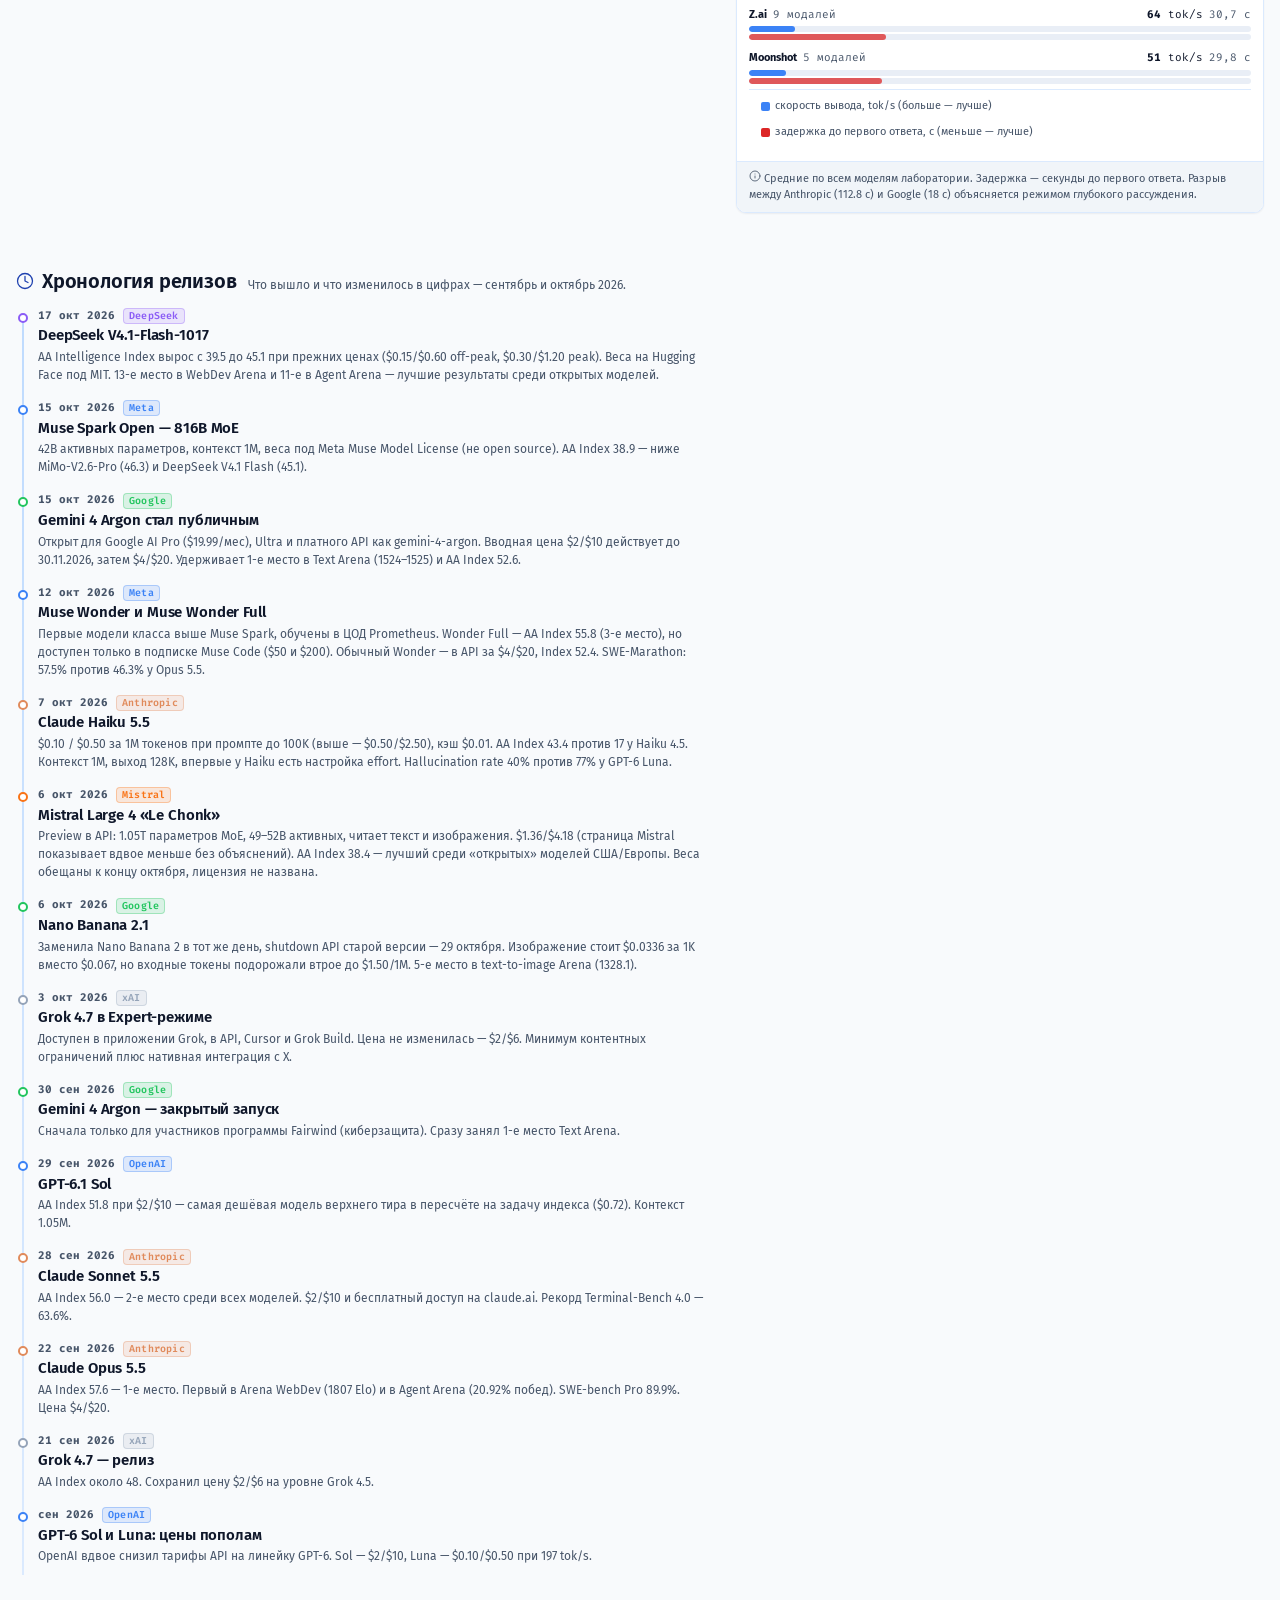
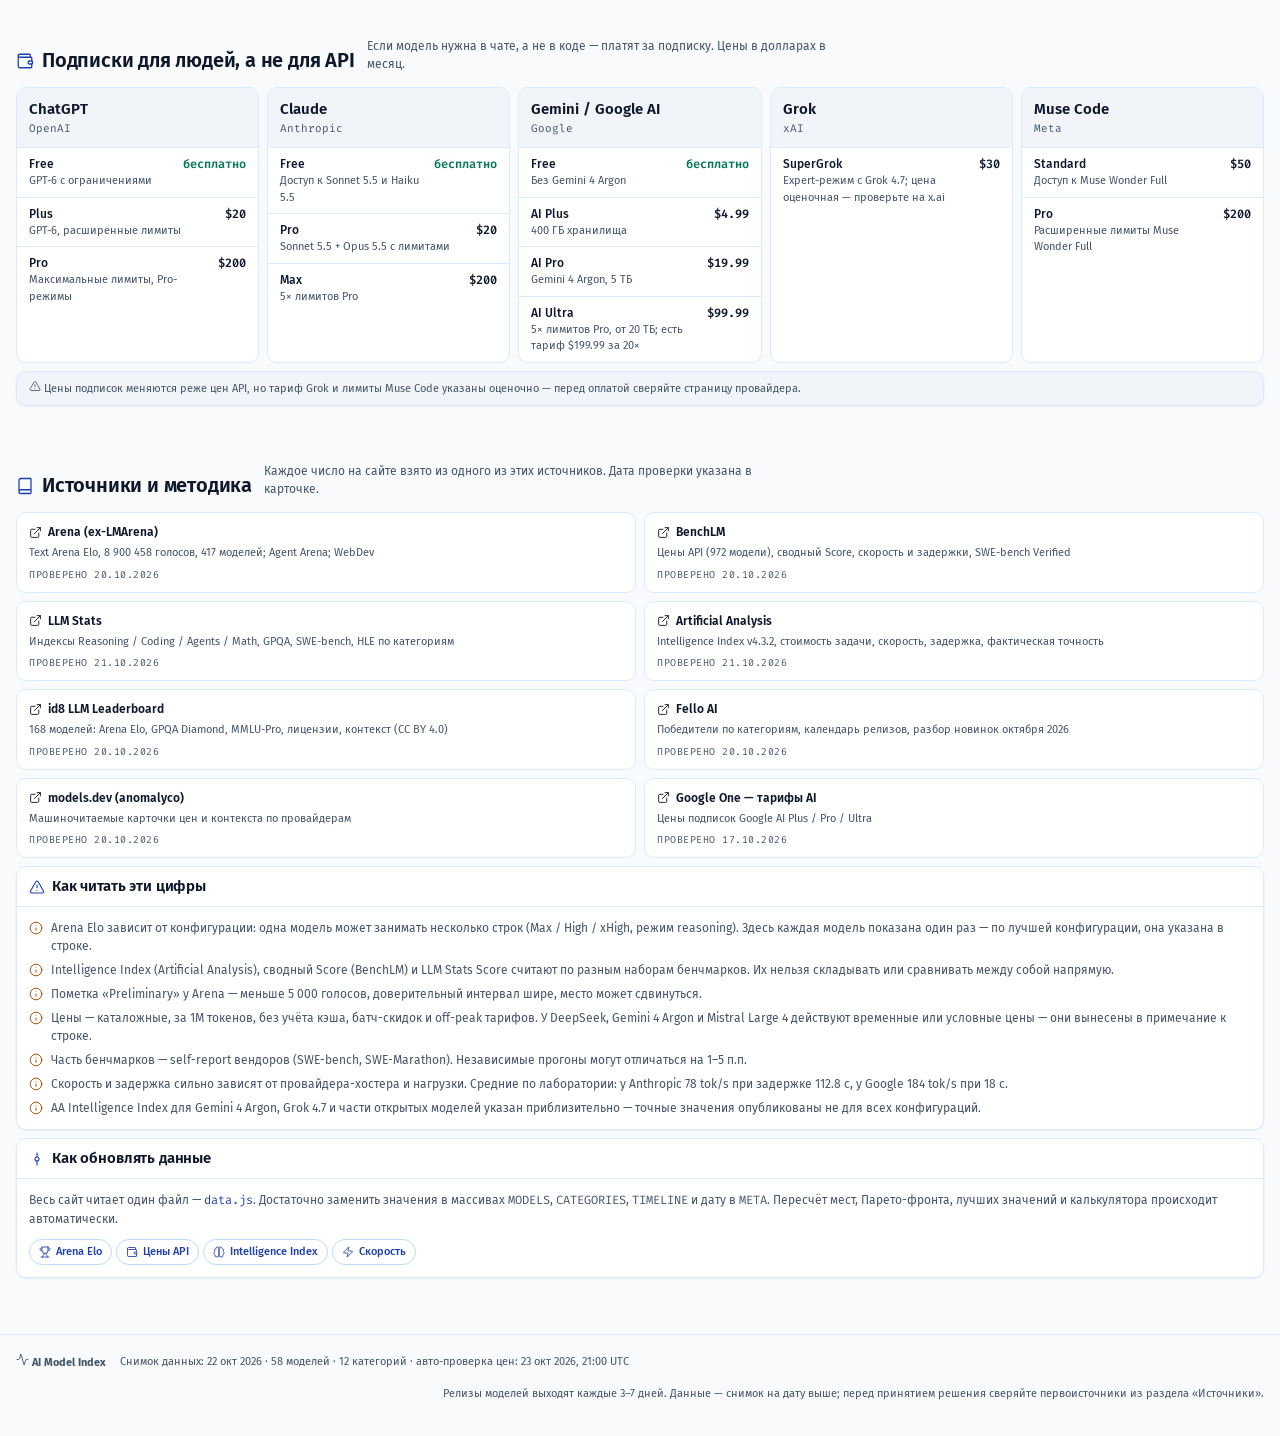
==== commit 26fa0f4b: "data: weekly auto-refresh (prices, cache, context)" ====
--- a/standalone.html
+++ b/standalone.html
@@ -524,7 +524,7 @@
     tagline: "Актуальная статистика нейросетей: кто где лучше, сколько стоит и как быстро работает",
     snapshot: "2026-10-22",
     sourcesChecked: "2026-10-22",
-    autoChecked: "2026-10-23T18:00",
+    autoChecked: "2026-10-23T21:00",
     arenaVotes: 8900458,
     arenaModels: 417,
     trackedHere: 38,
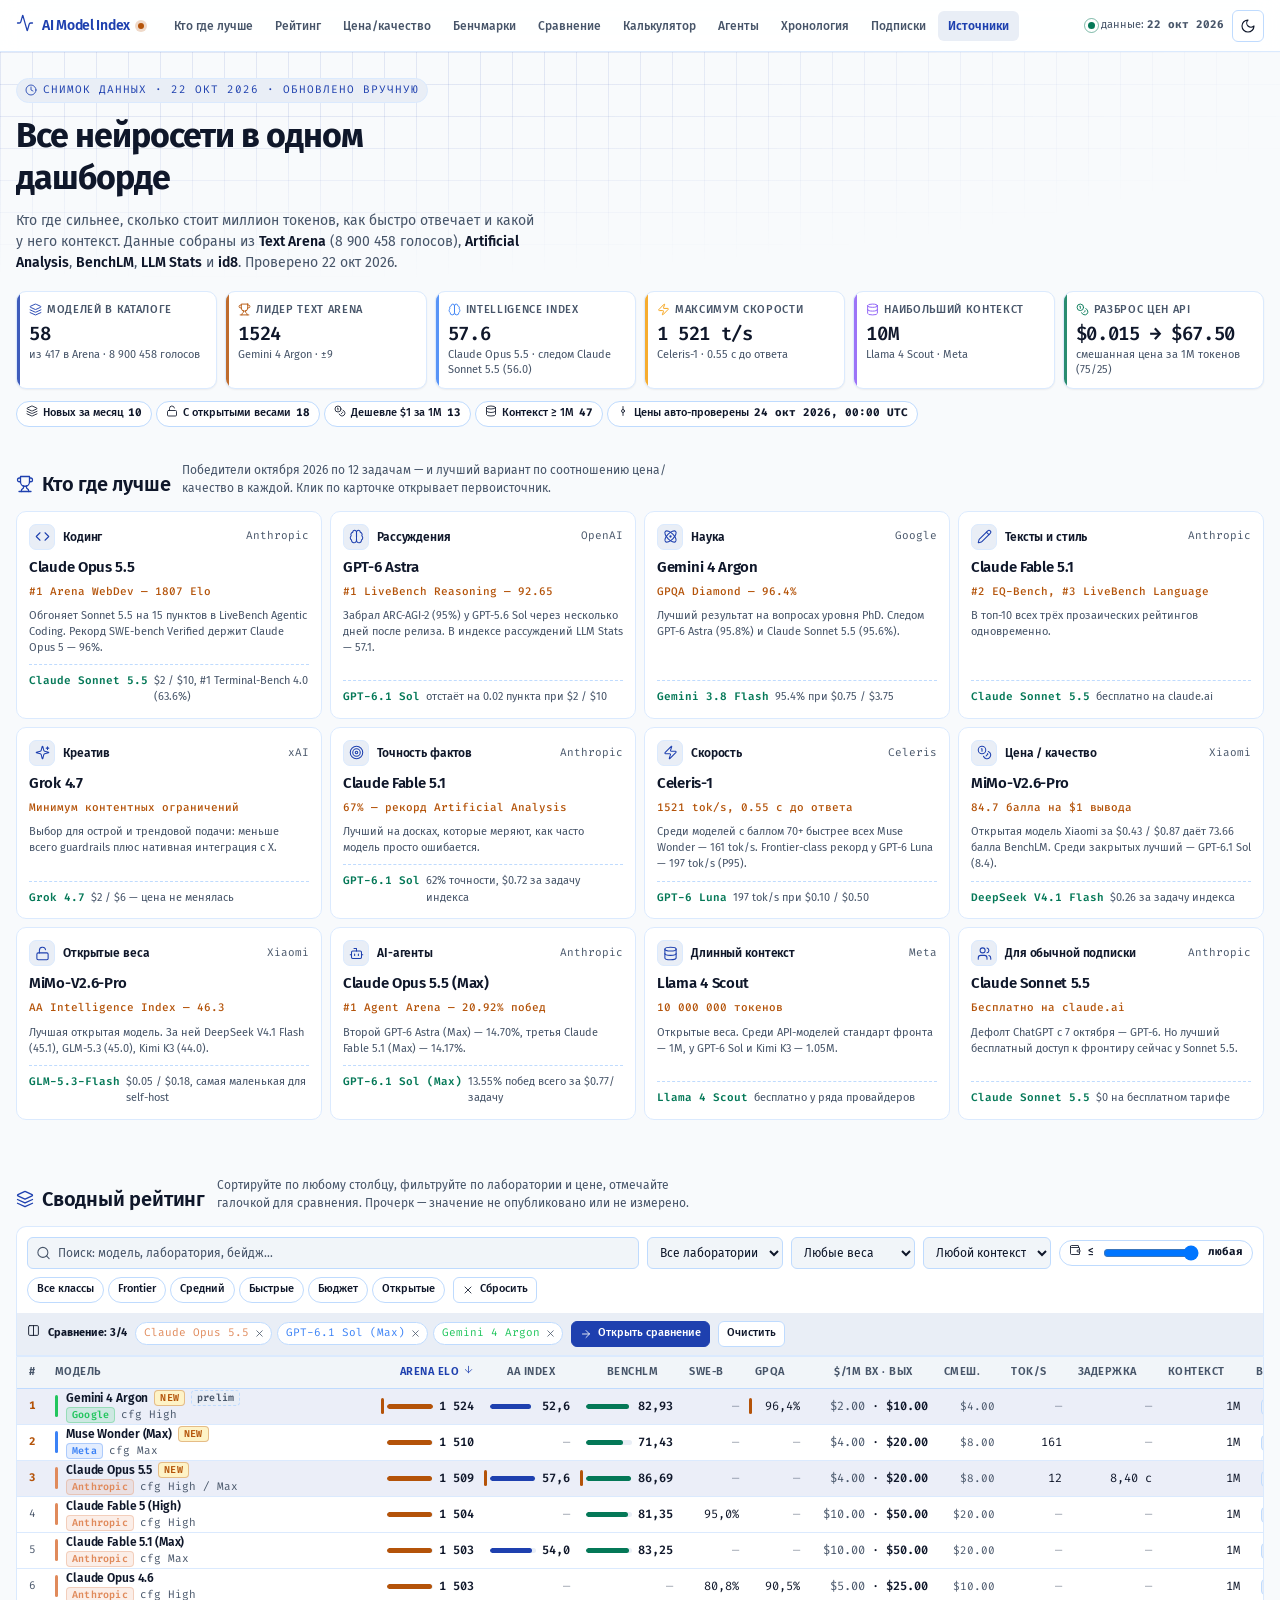
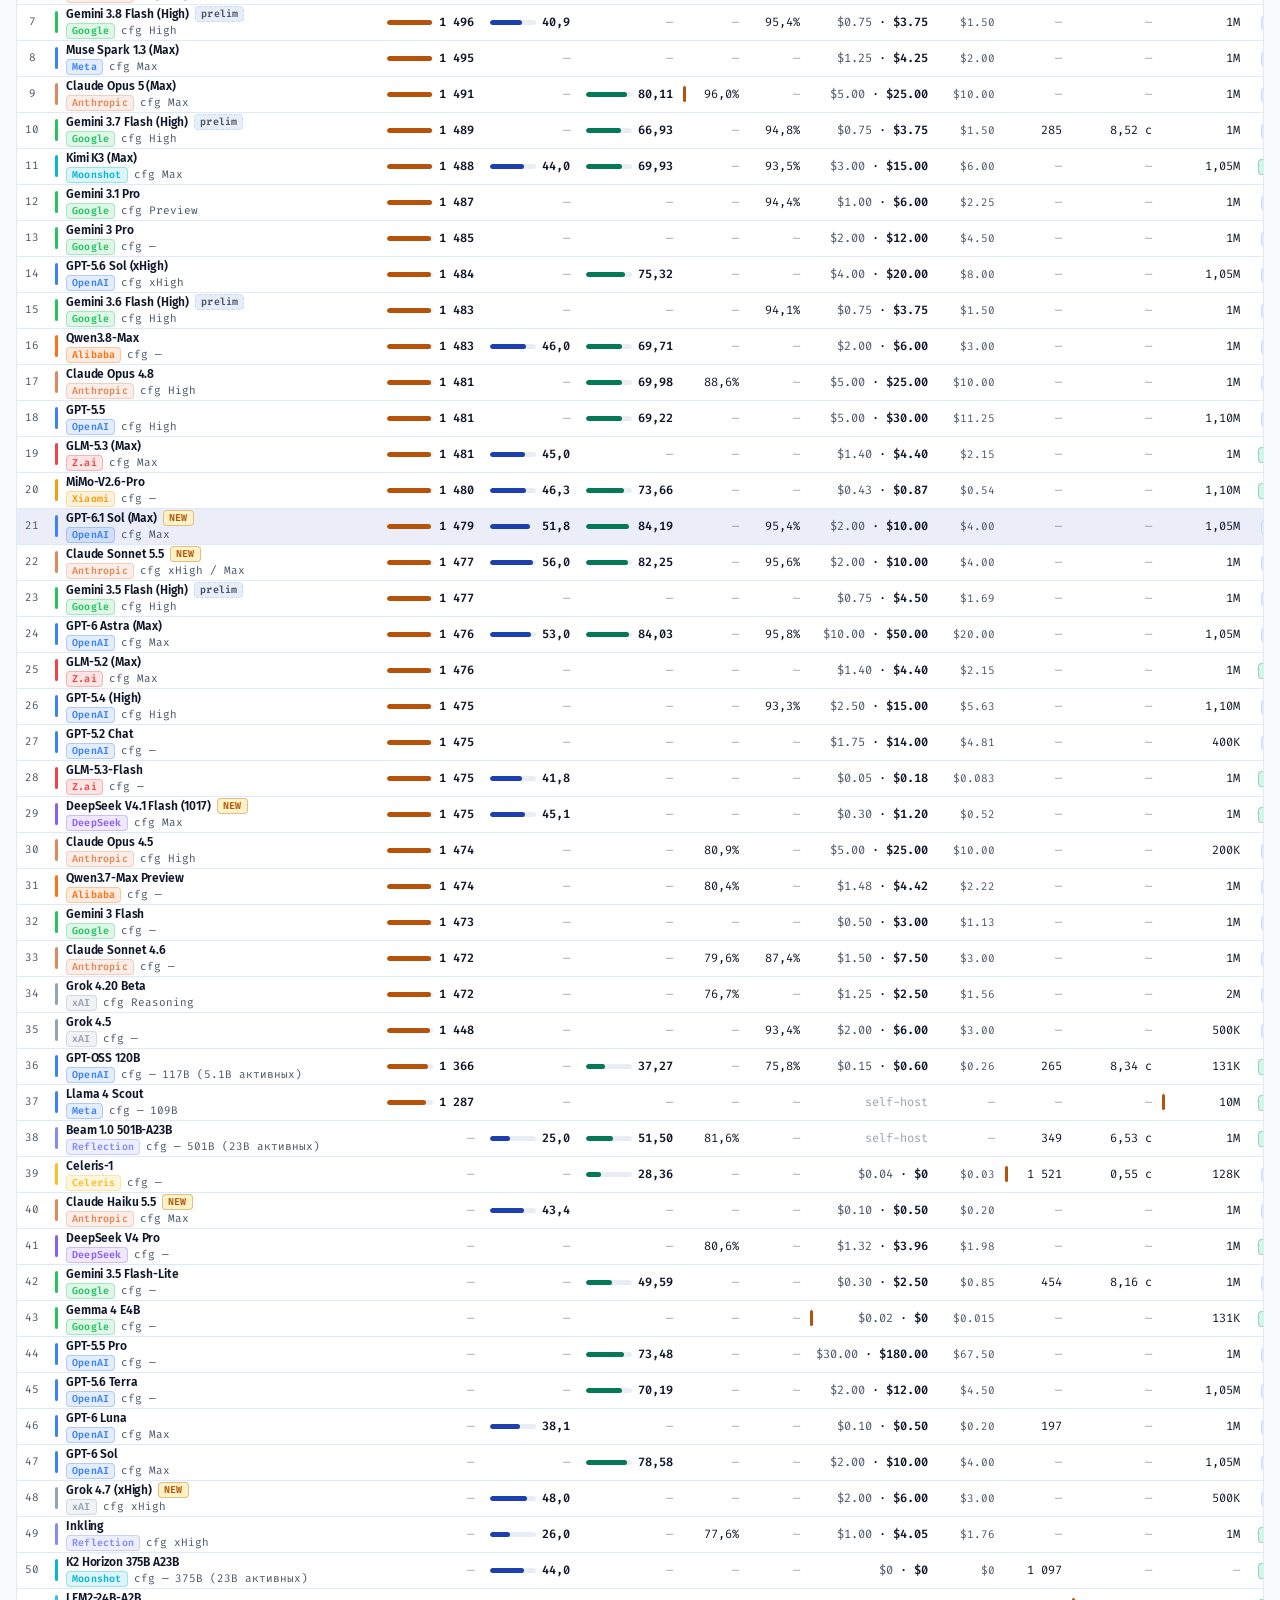
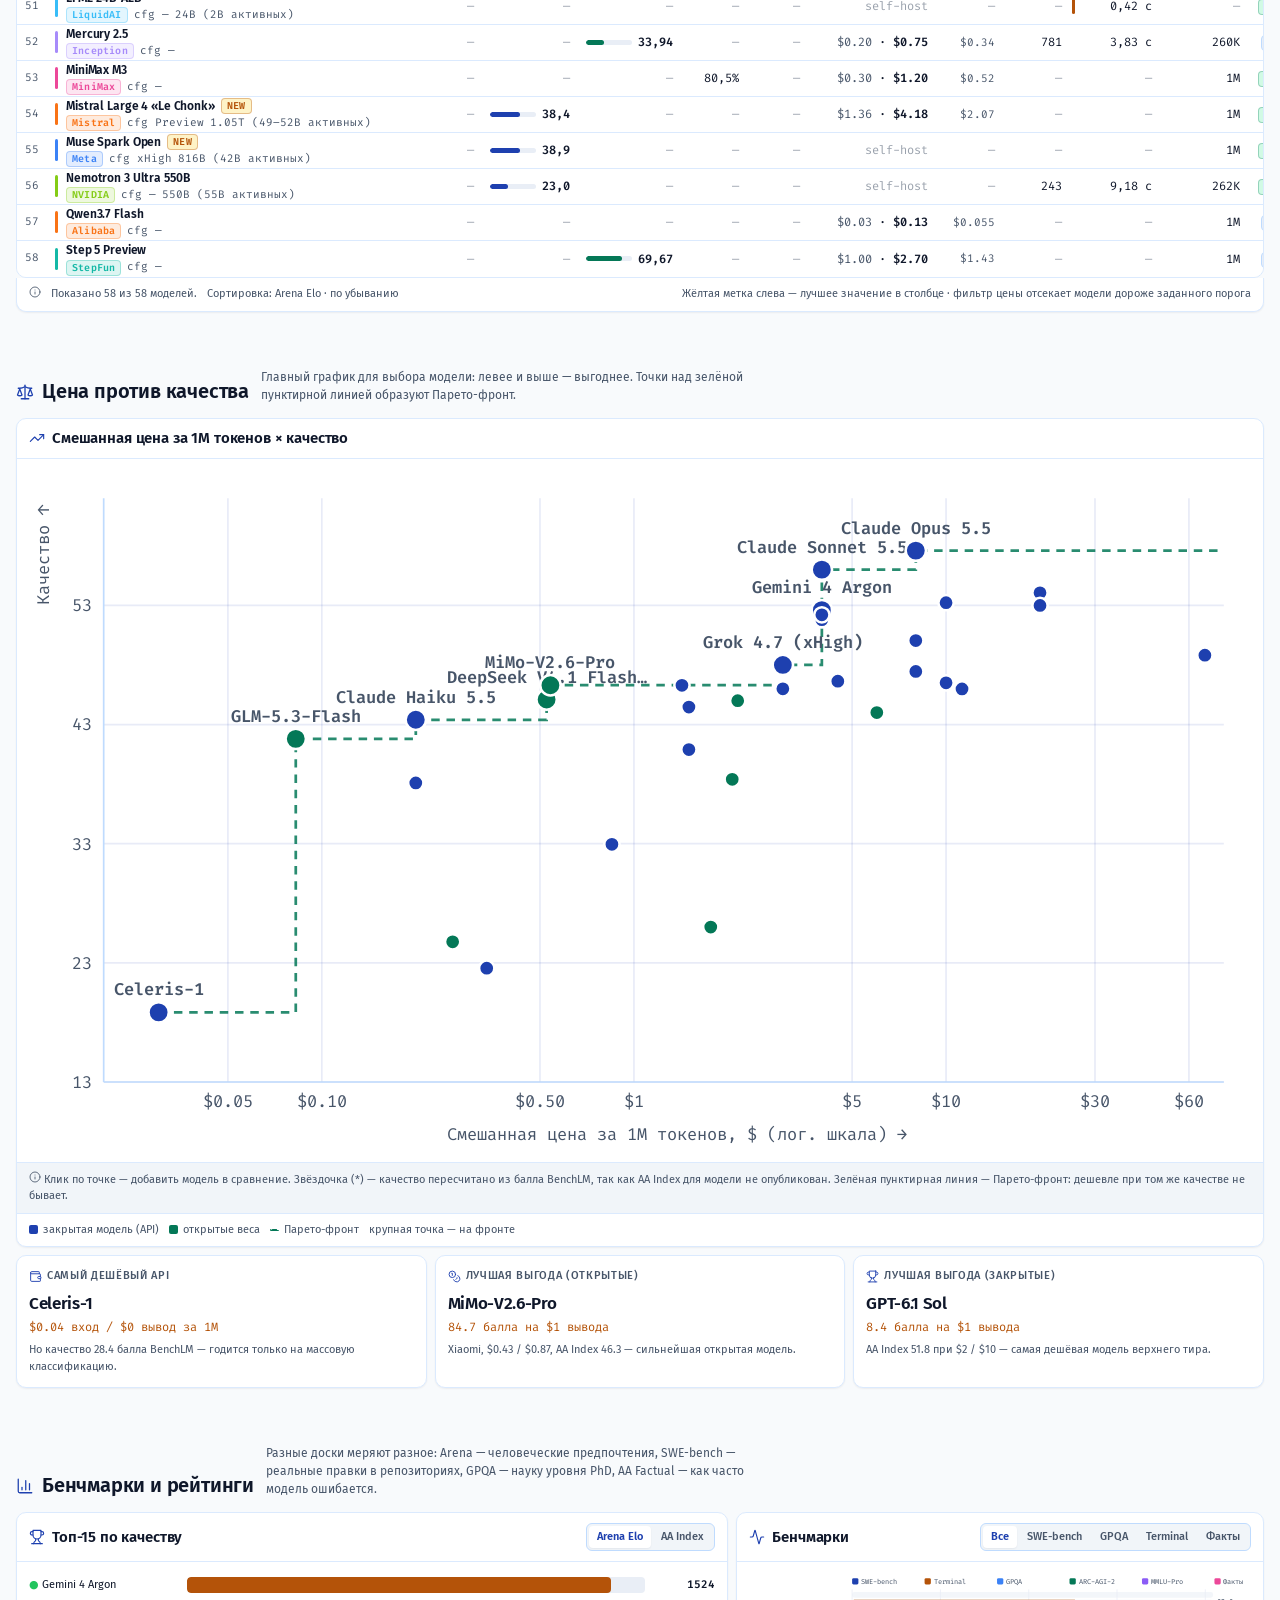
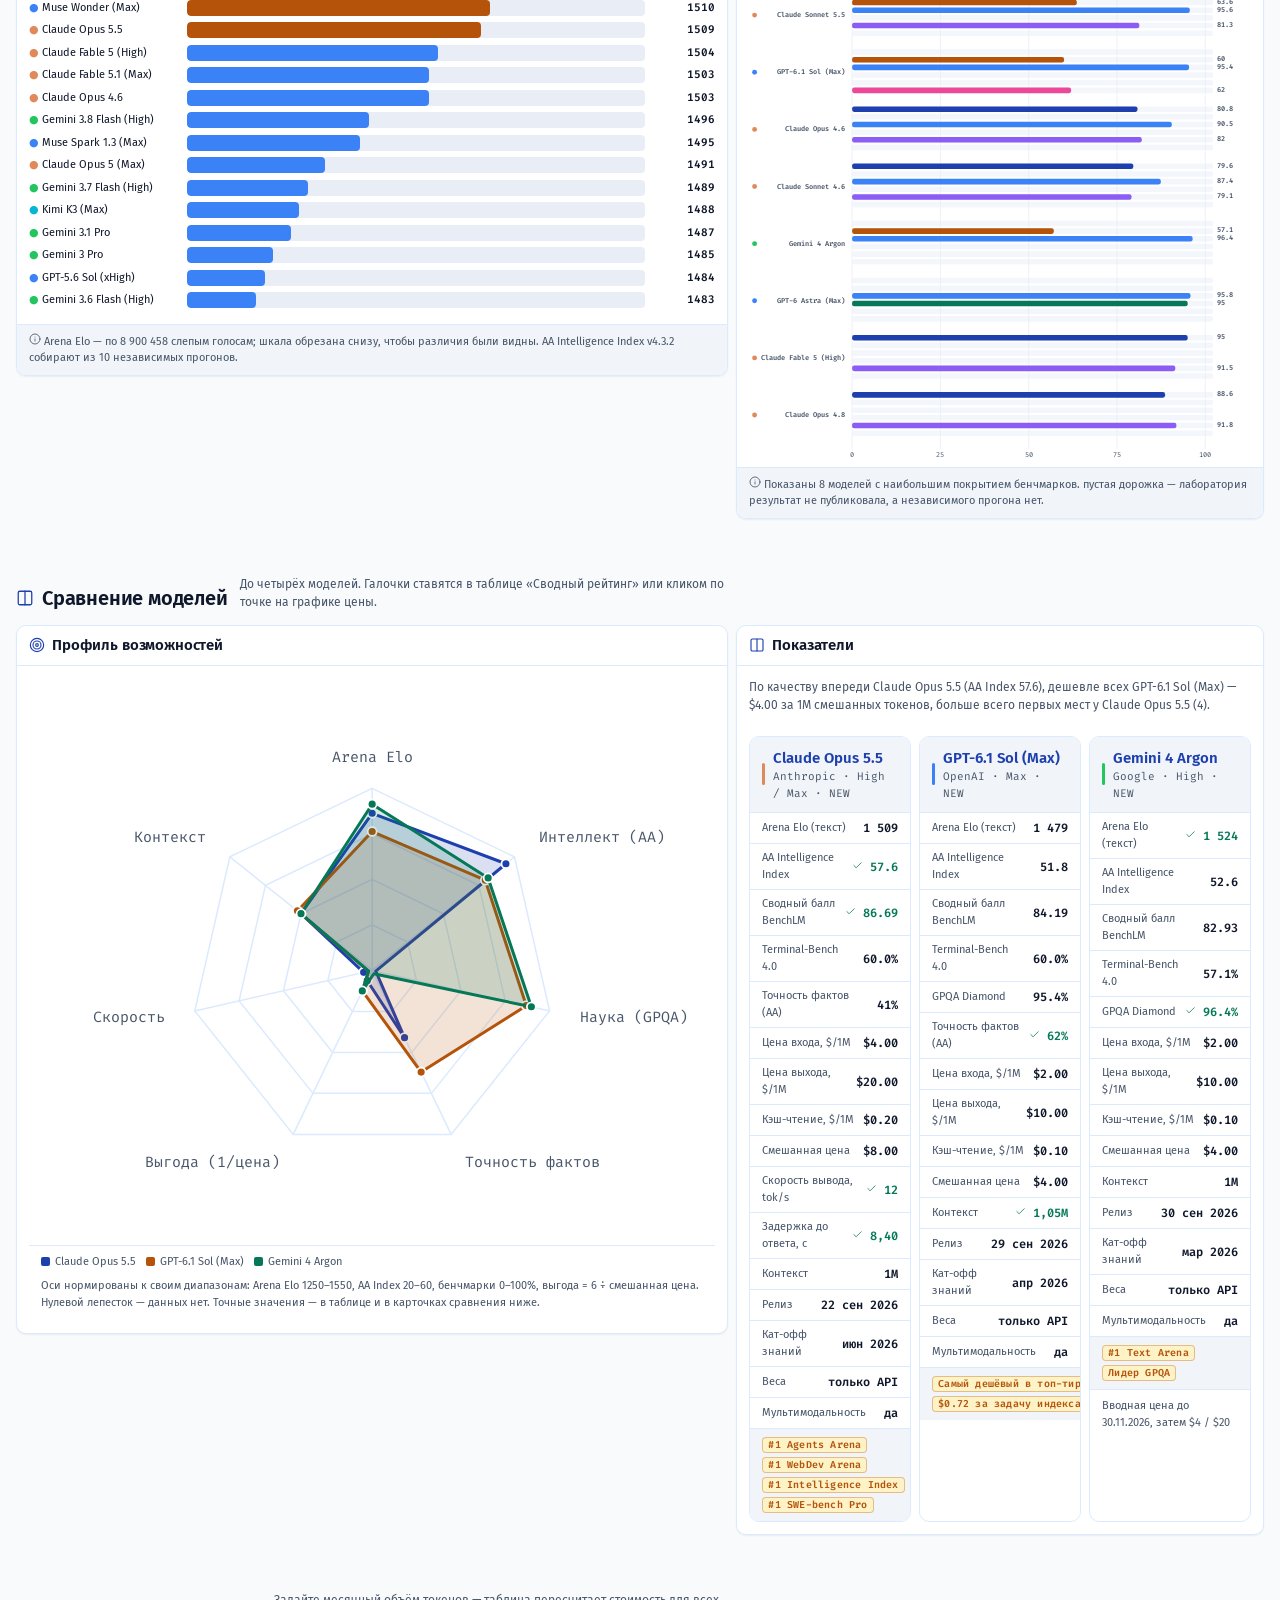
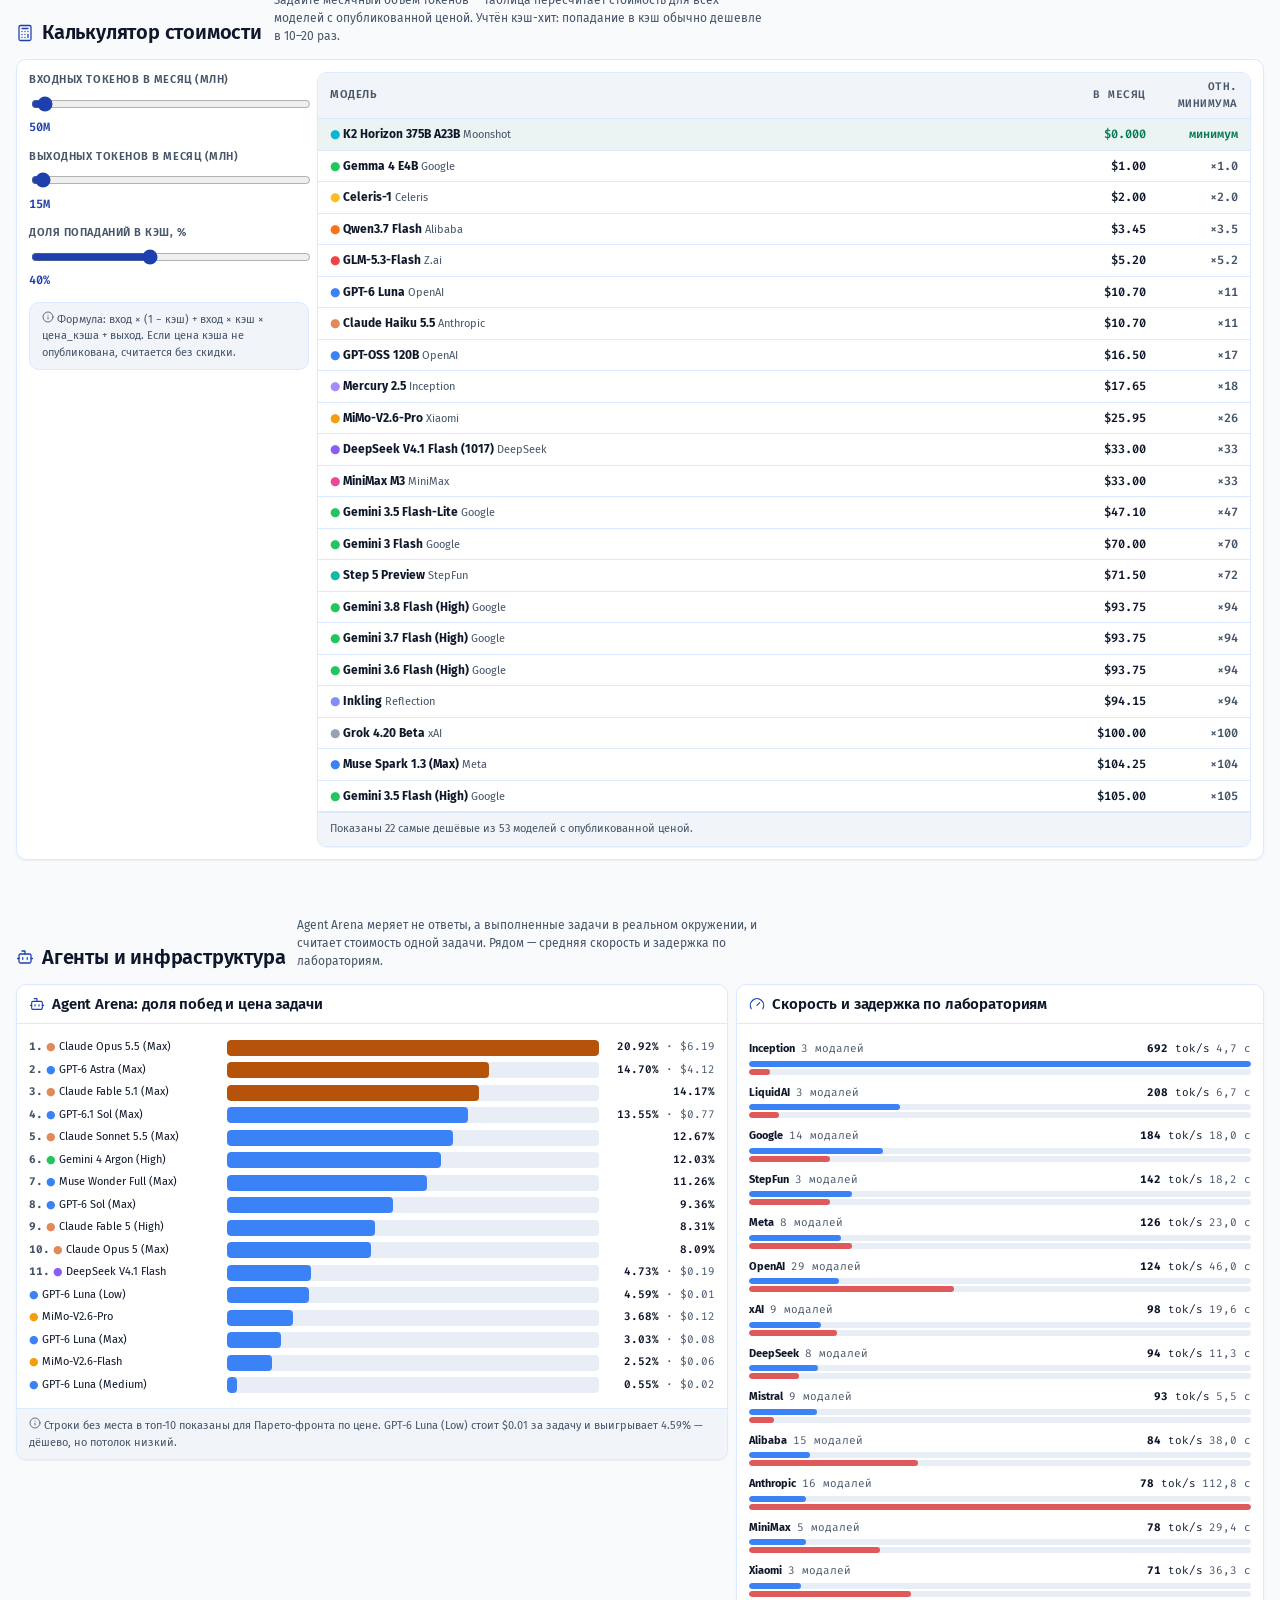
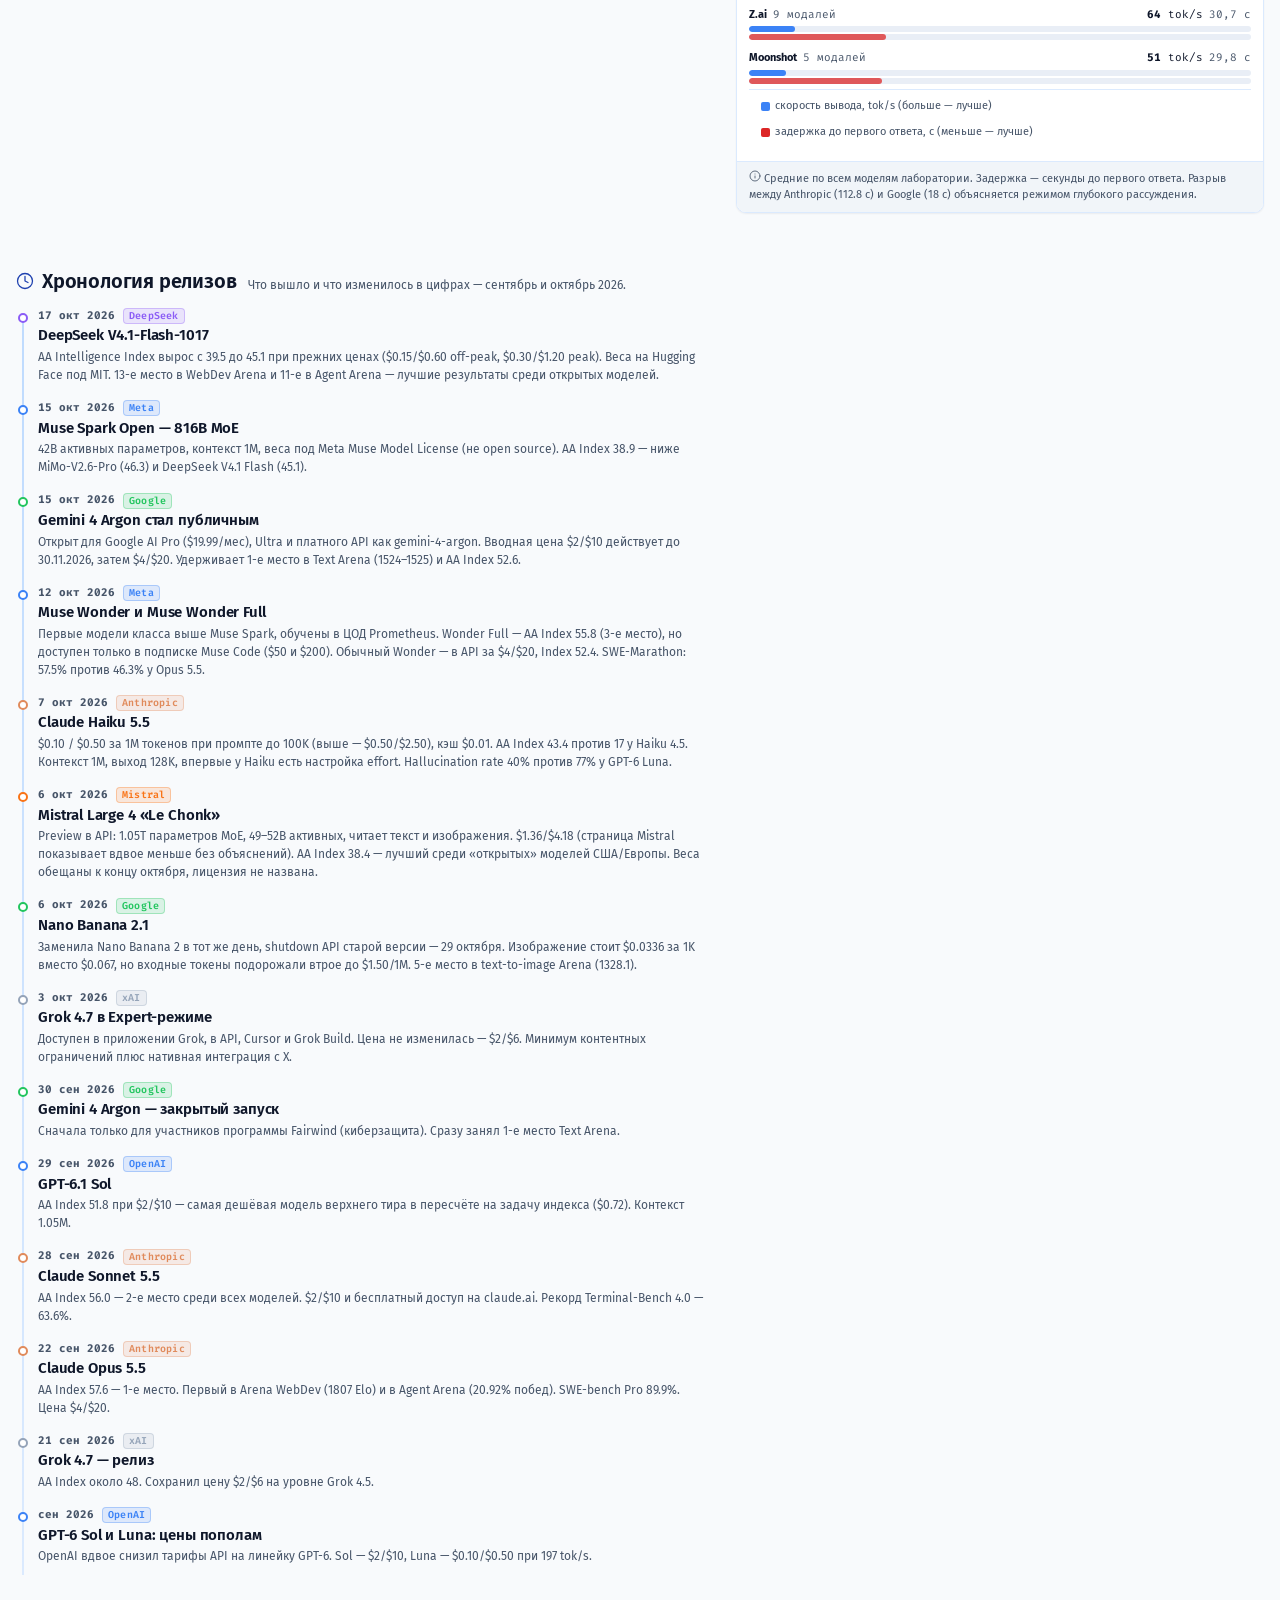
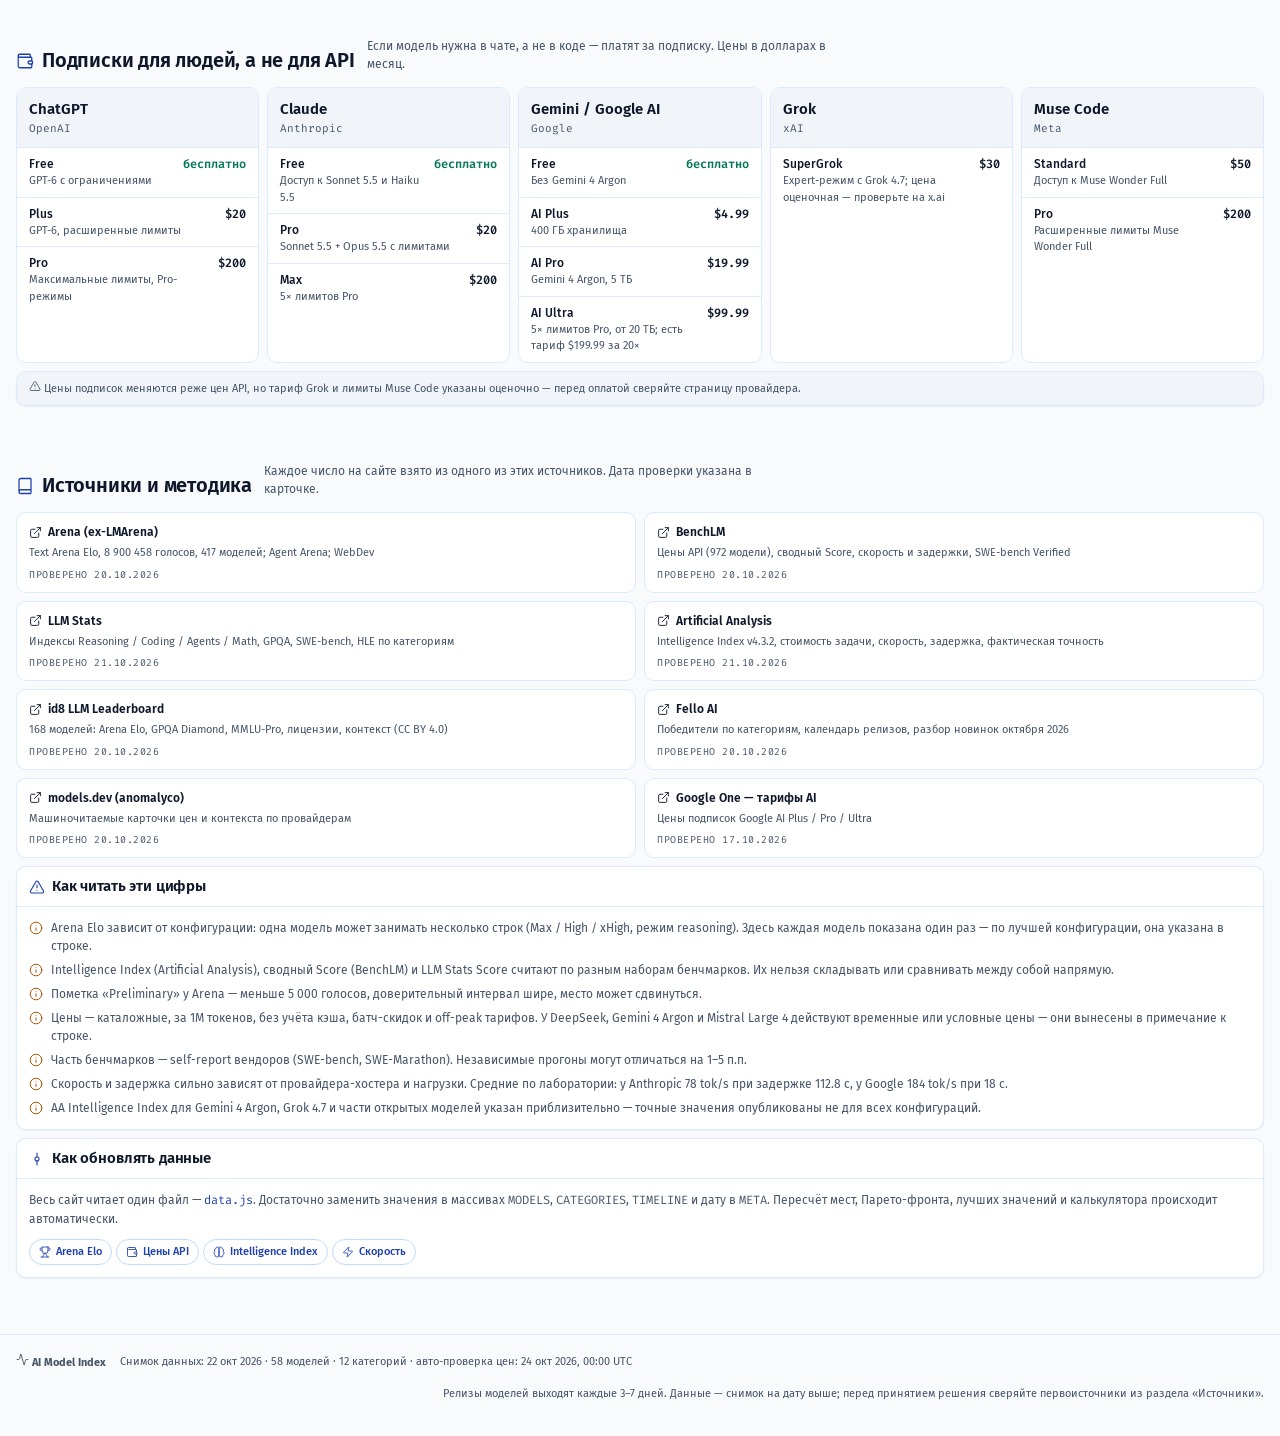
==== commit 8f050419: "data: weekly auto-refresh (prices, cache, context)" ====
--- a/standalone.html
+++ b/standalone.html
@@ -15,7 +15,7 @@
 <link rel="preconnect" href="https://fonts.googleapis.com">
 <link rel="preconnect" href="https://fonts.gstatic.com" crossorigin>
 <link href="https://fonts.googleapis.com/css2?family=Fira+Code:wght@400;500;600;700&family=Fira+Sans:wght@300;400;500;600;700&display=swap" rel="stylesheet">
-<!-- styles, data and app are inlined by scripts/build-standalone.mjs on 2026-10-23 -->
+<!-- styles, data and app are inlined by scripts/build-standalone.mjs on 2026-10-24 -->
 <script type="application/ld+json">
 {
   "@context": "https://schema.org",
@@ -524,7 +524,7 @@
     tagline: "Актуальная статистика нейросетей: кто где лучше, сколько стоит и как быстро работает",
     snapshot: "2026-10-22",
     sourcesChecked: "2026-10-22",
-    autoChecked: "2026-10-23T21:00",
+    autoChecked: "2026-10-24T00:00",
     arenaVotes: 8900458,
     arenaModels: 417,
     trackedHere: 38,
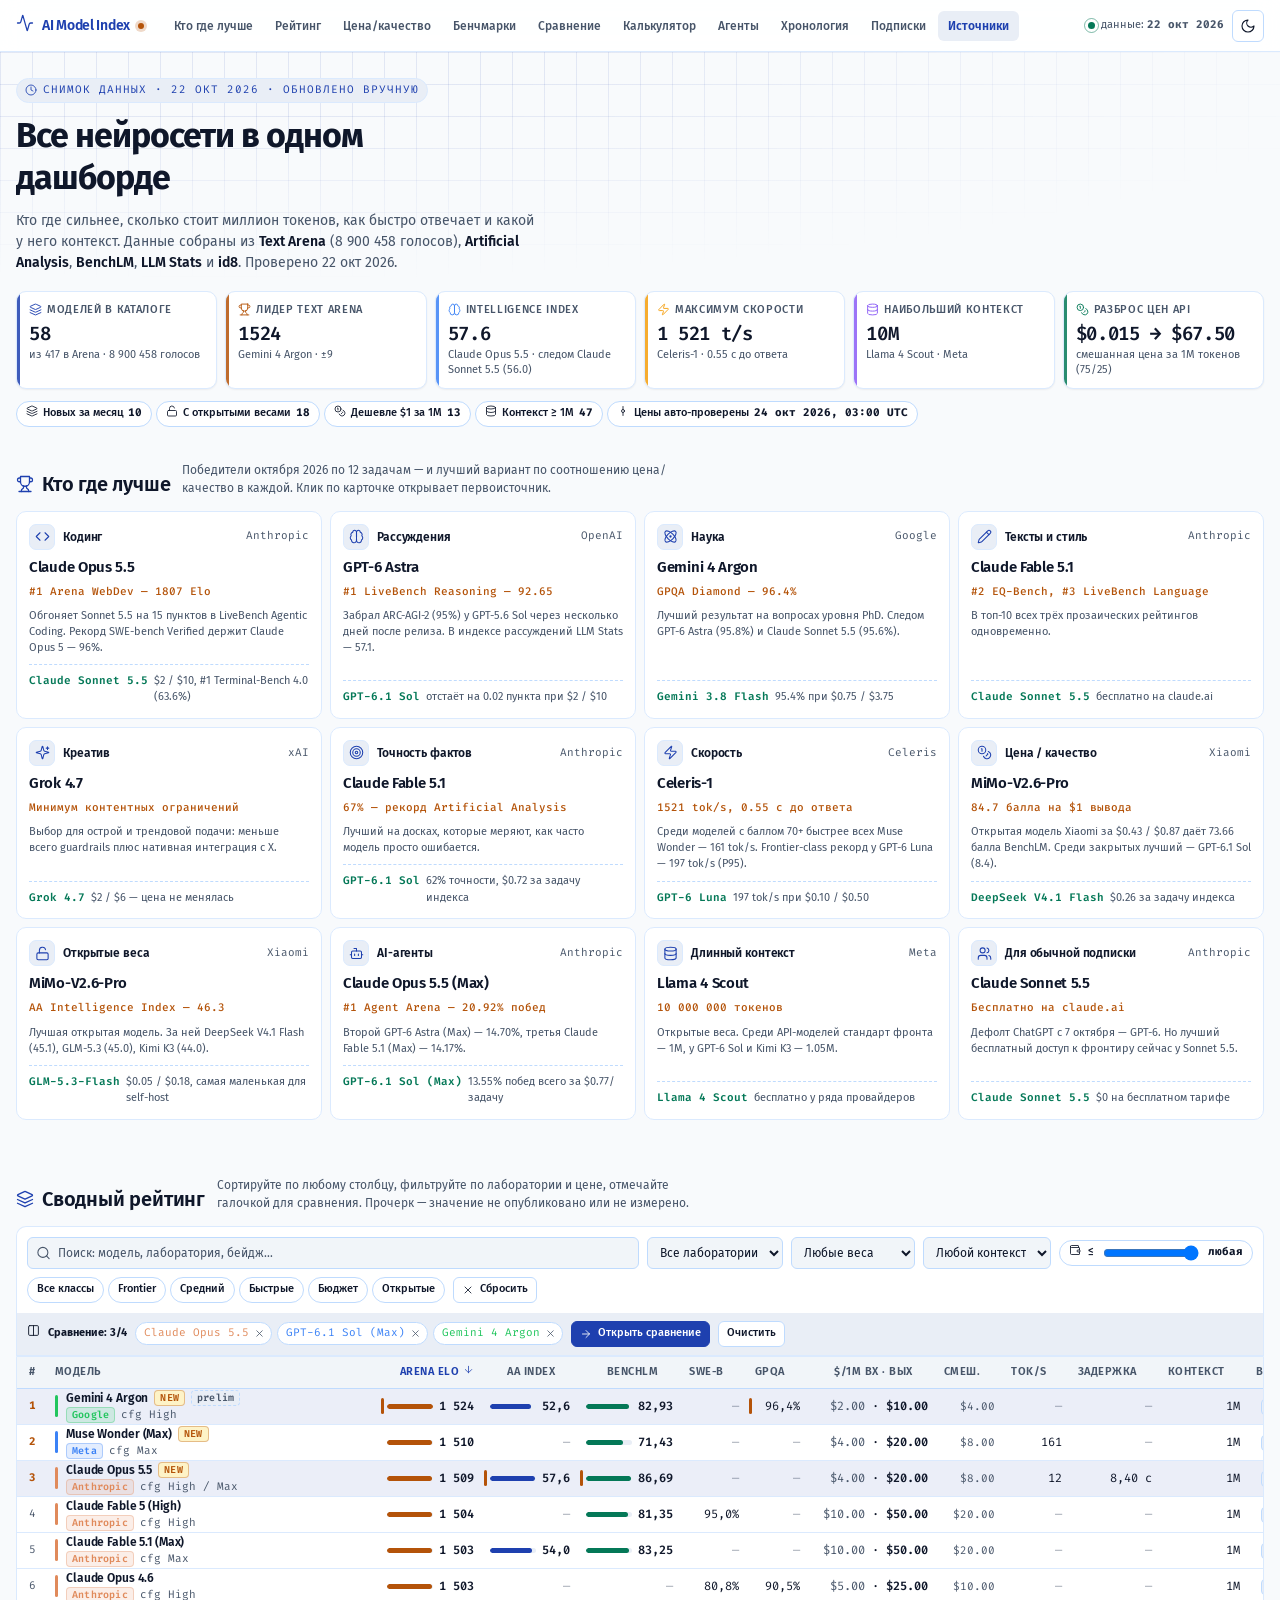
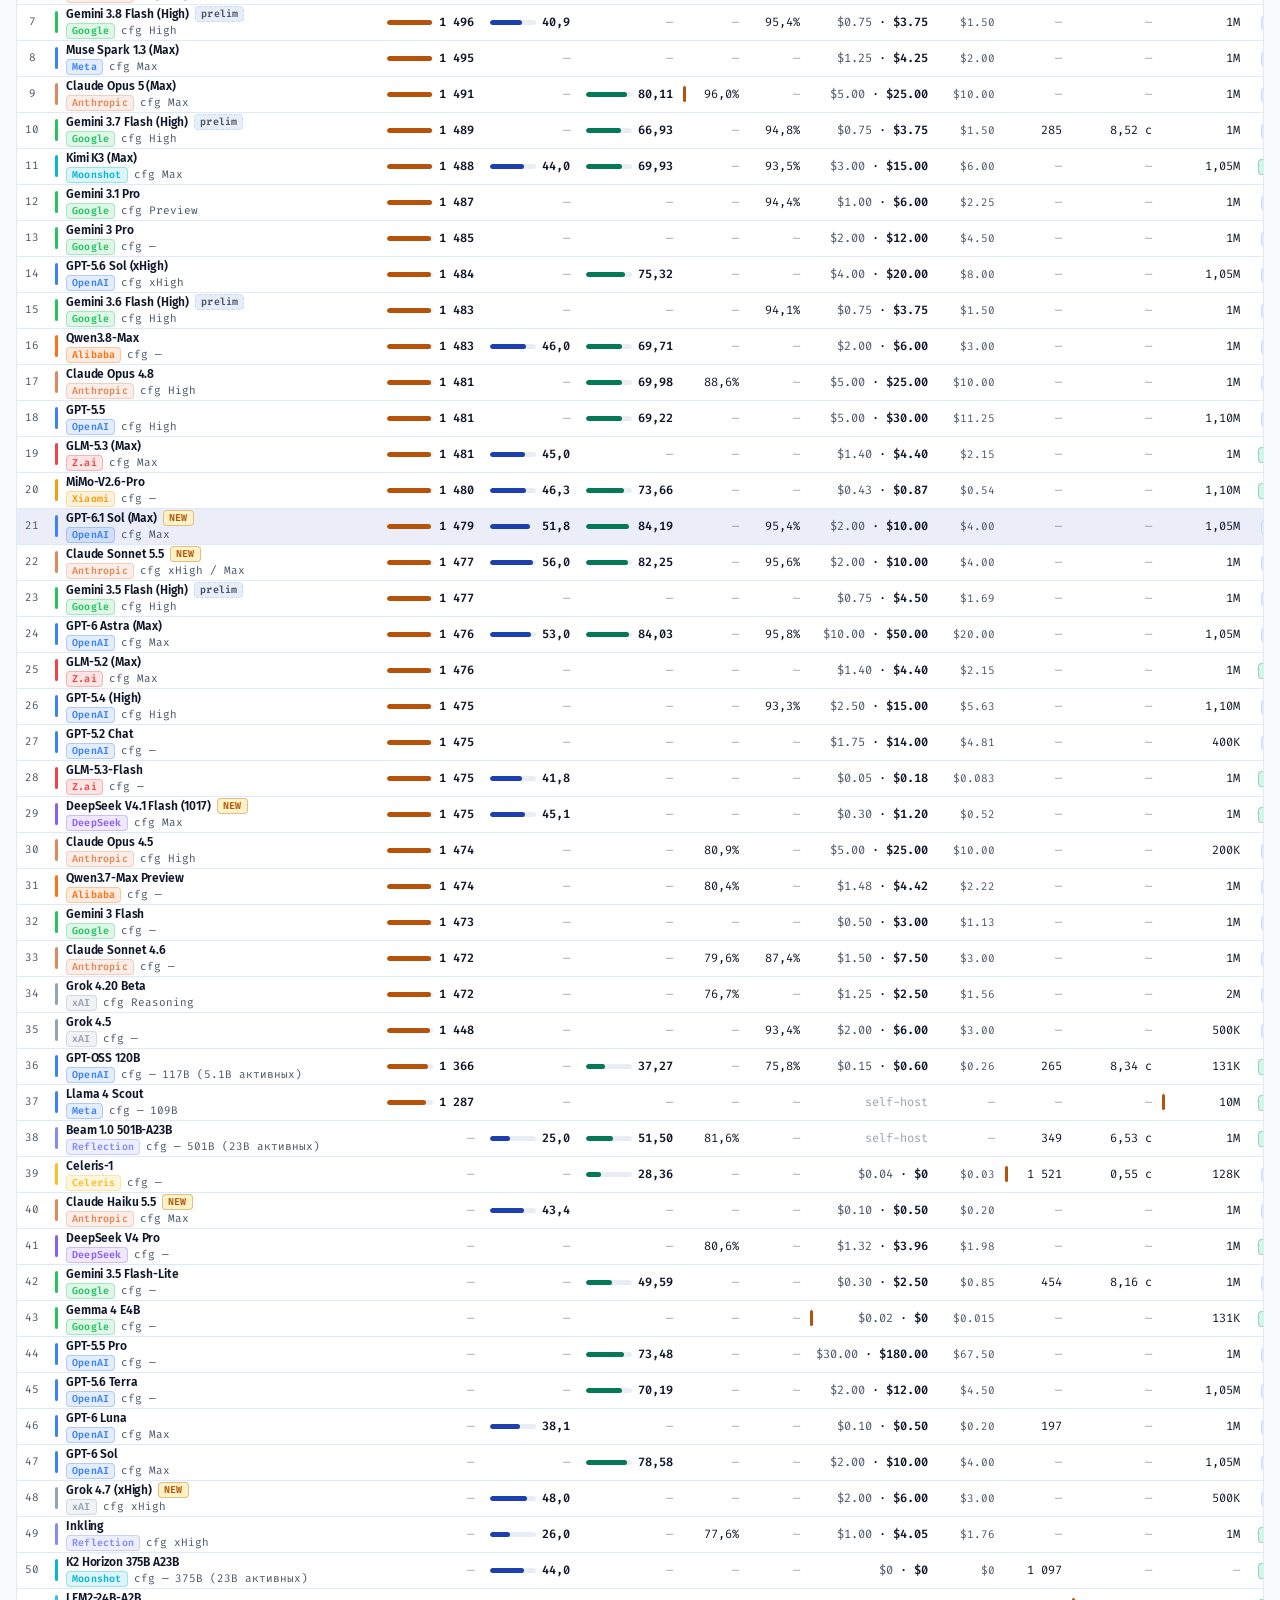
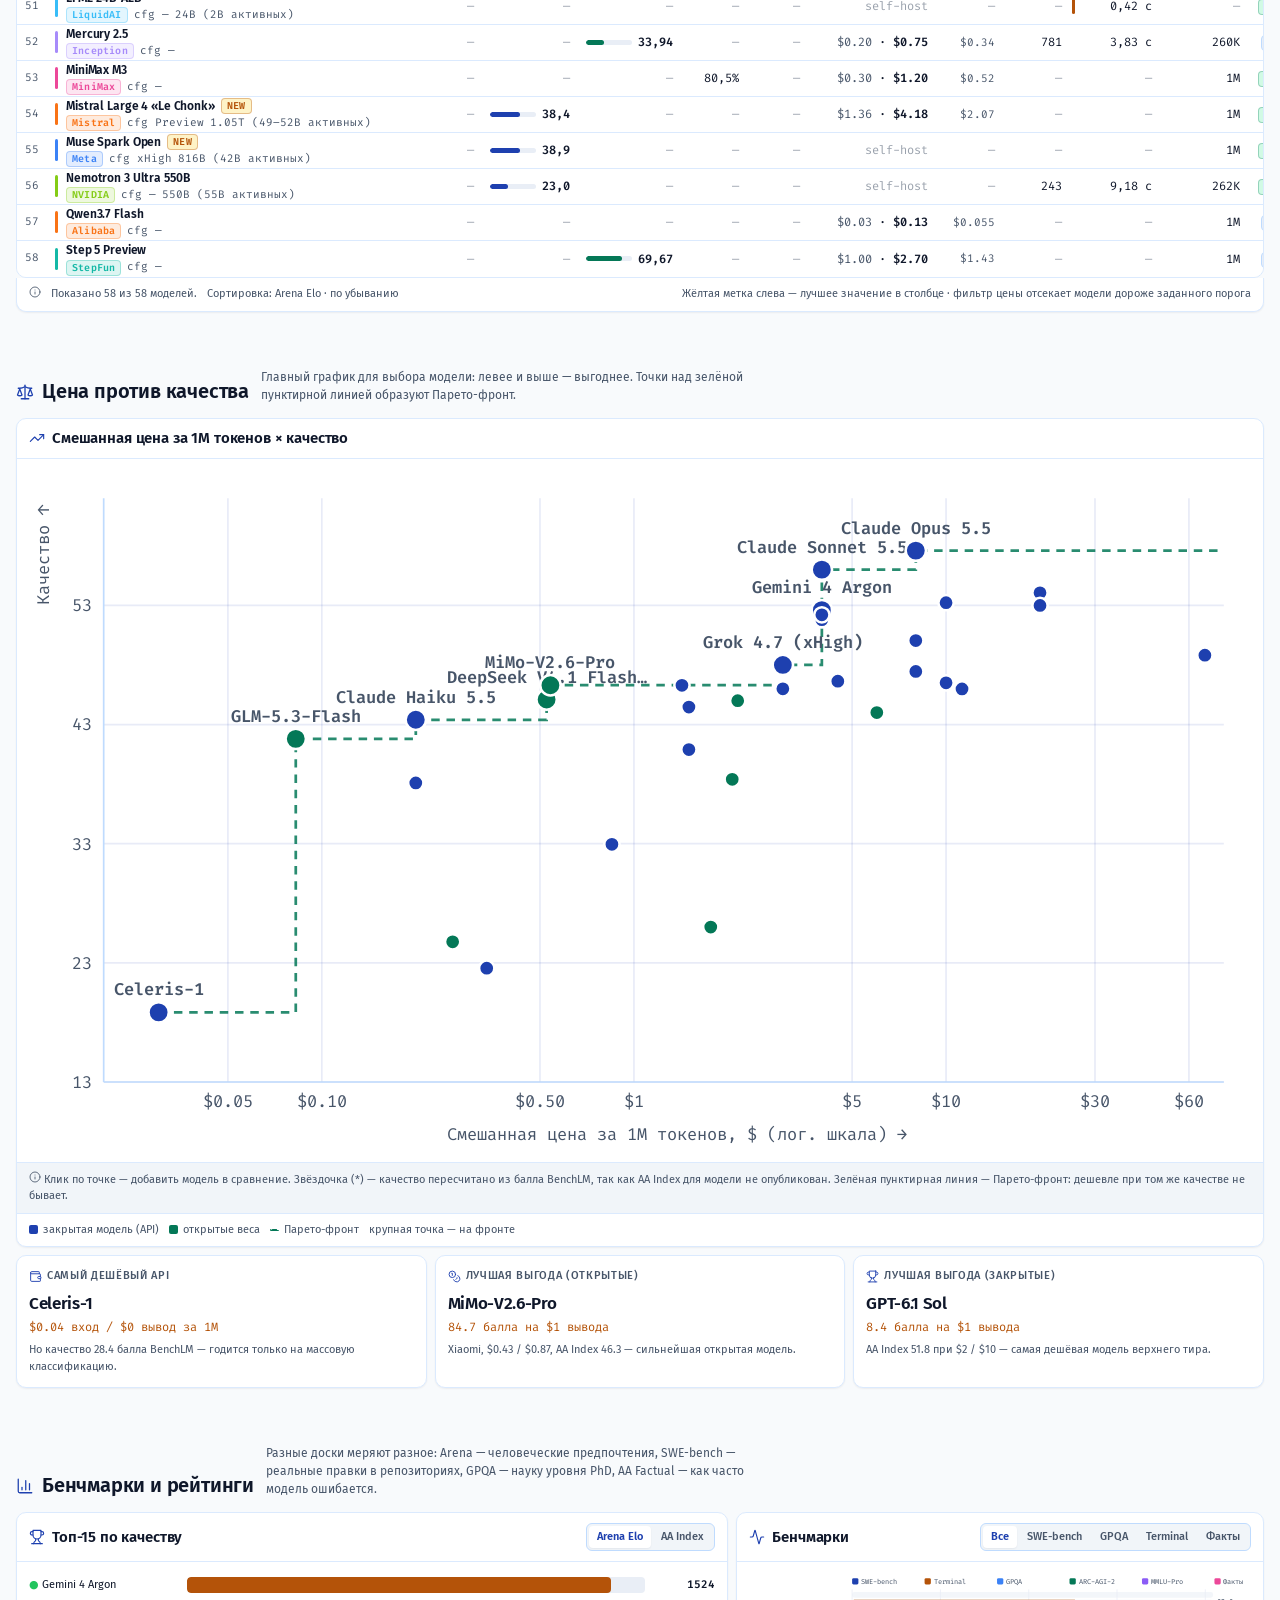
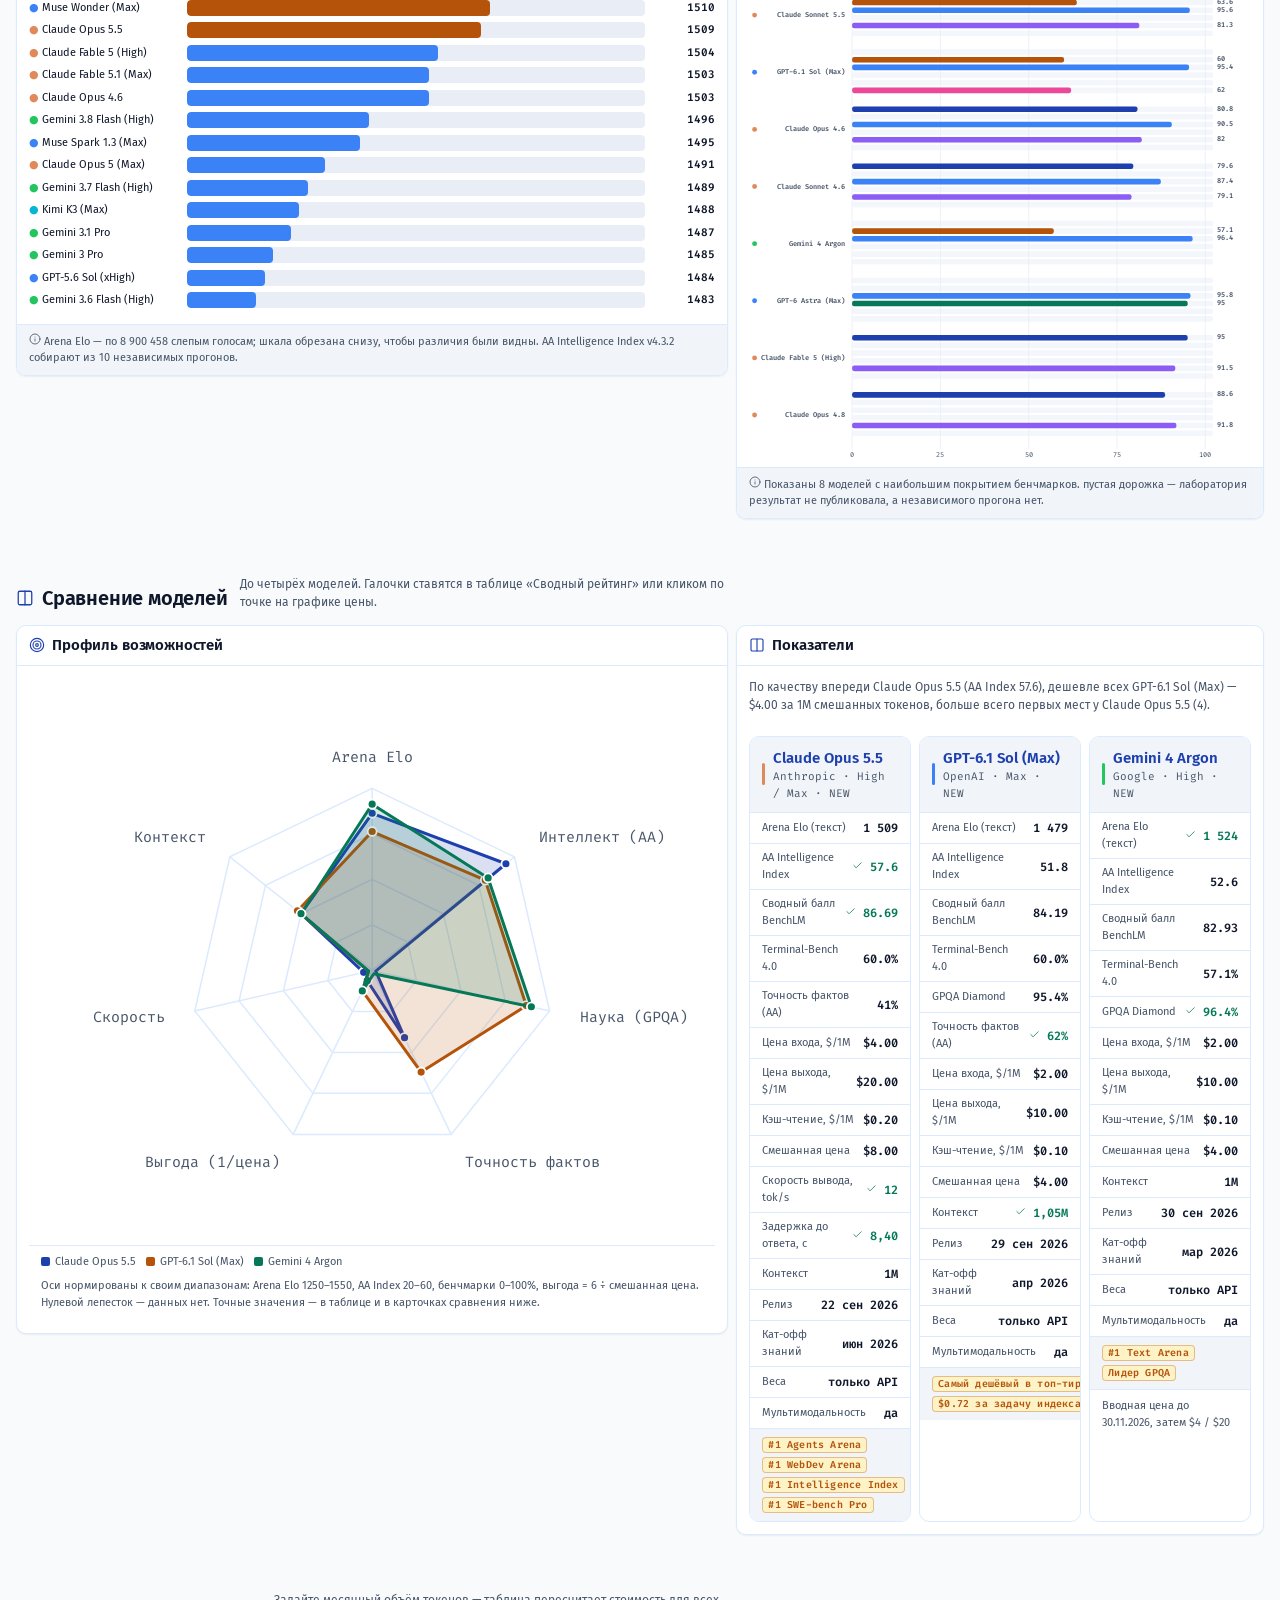
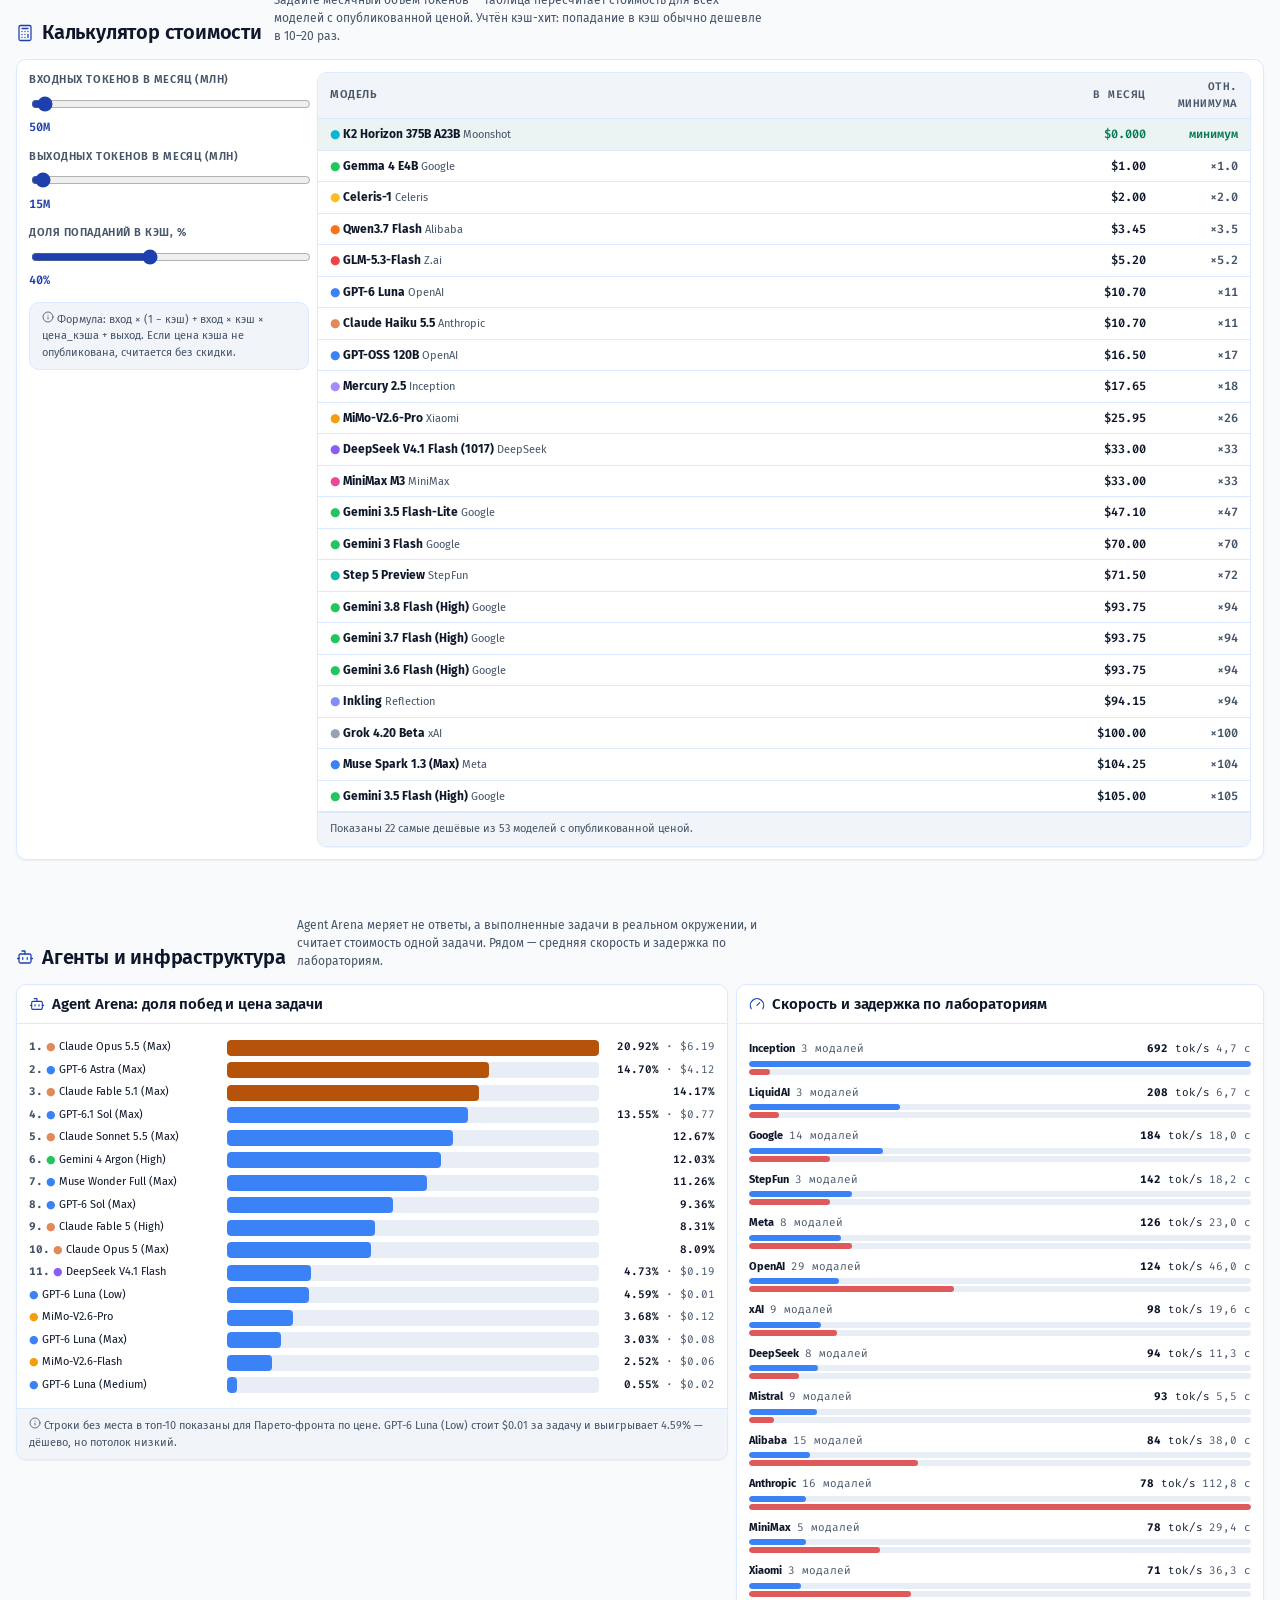
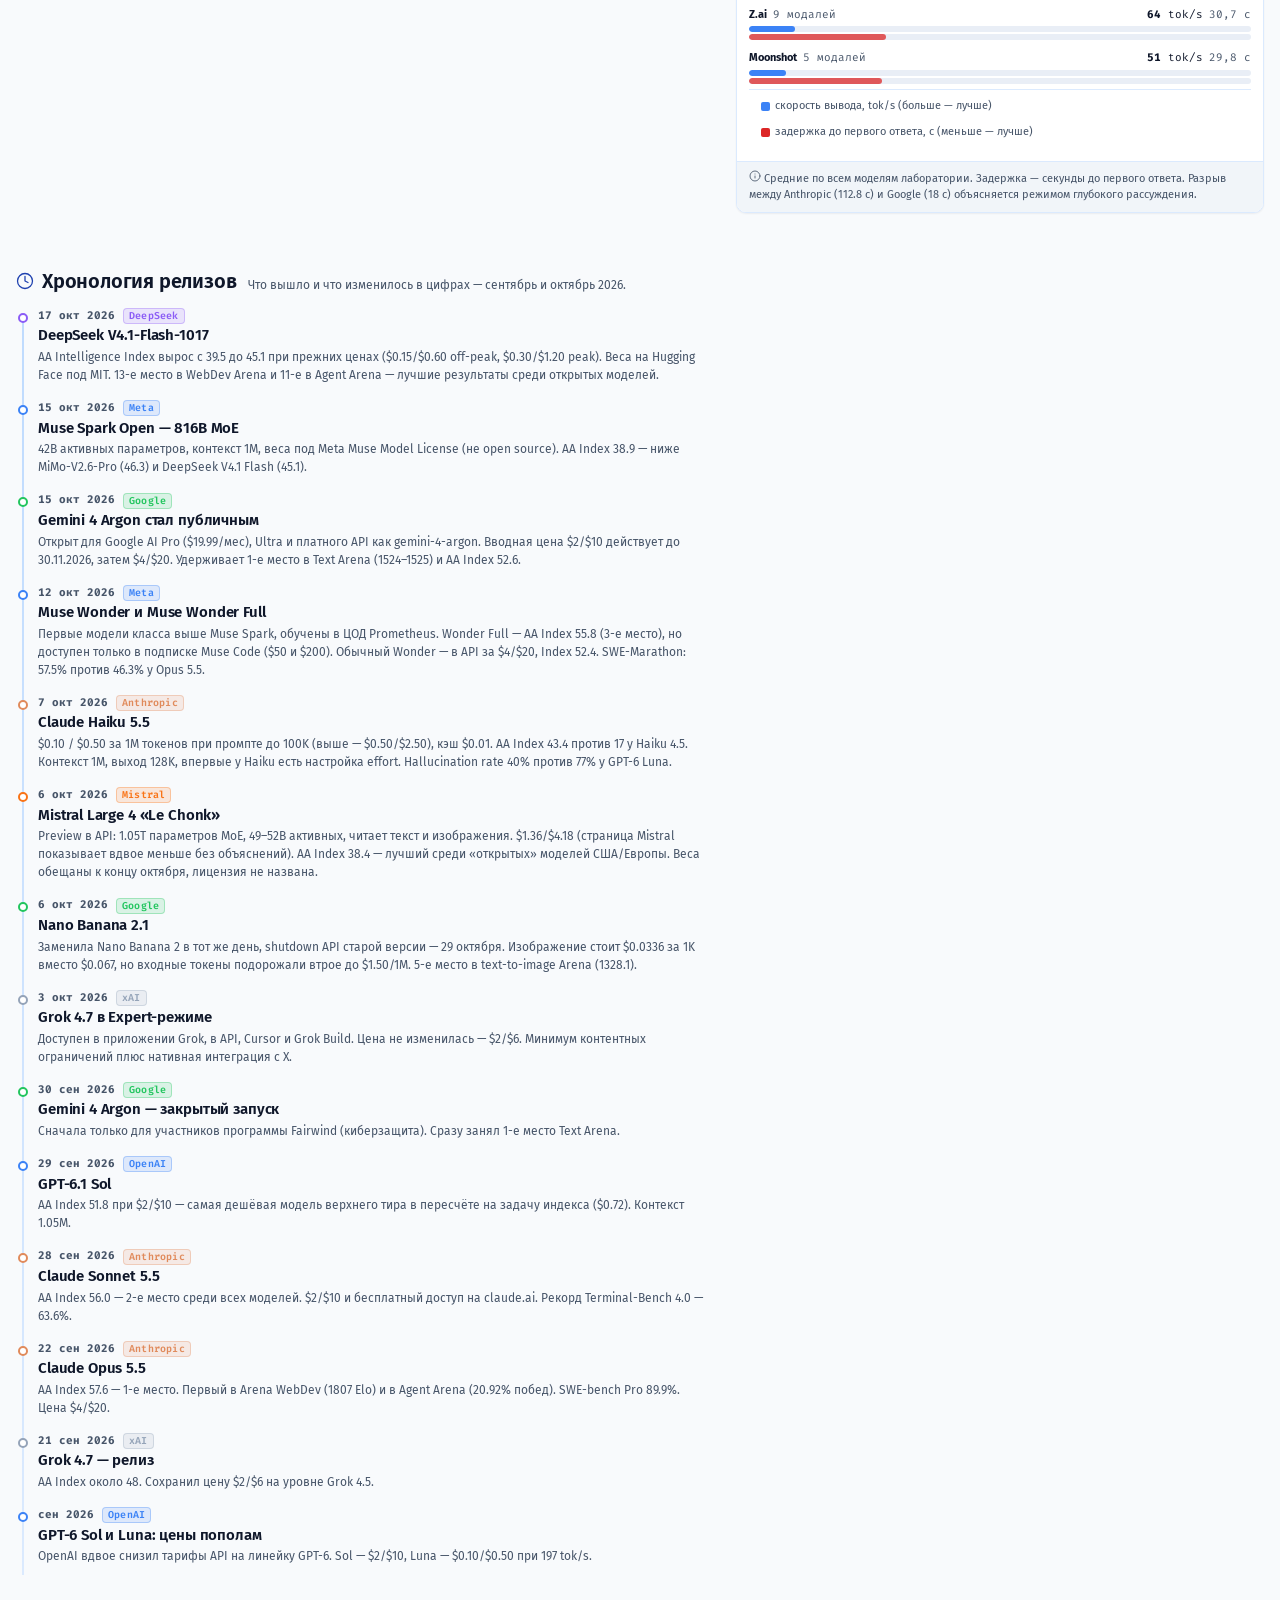
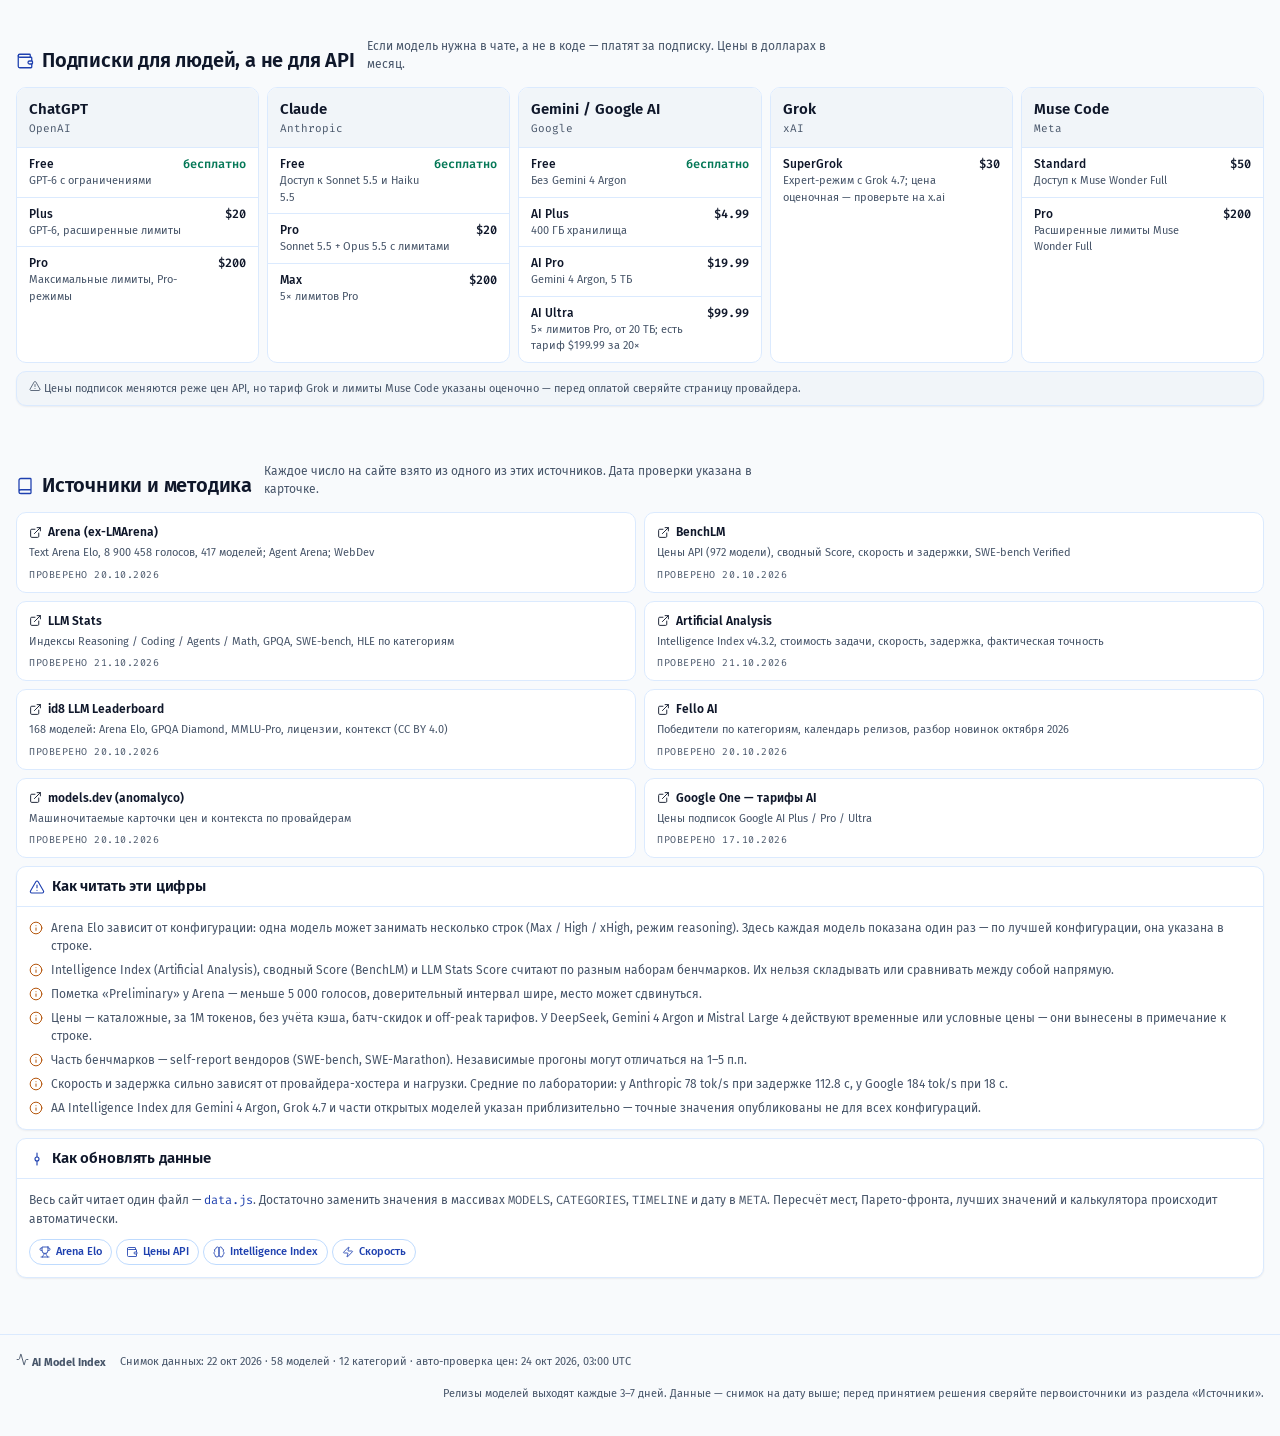
==== commit 4a056e62: "data: weekly auto-refresh (prices, cache, context)" ====
--- a/standalone.html
+++ b/standalone.html
@@ -524,7 +524,7 @@
     tagline: "Актуальная статистика нейросетей: кто где лучше, сколько стоит и как быстро работает",
     snapshot: "2026-10-22",
     sourcesChecked: "2026-10-22",
-    autoChecked: "2026-10-24T00:00",
+    autoChecked: "2026-10-24T03:00",
     arenaVotes: 8900458,
     arenaModels: 417,
     trackedHere: 38,
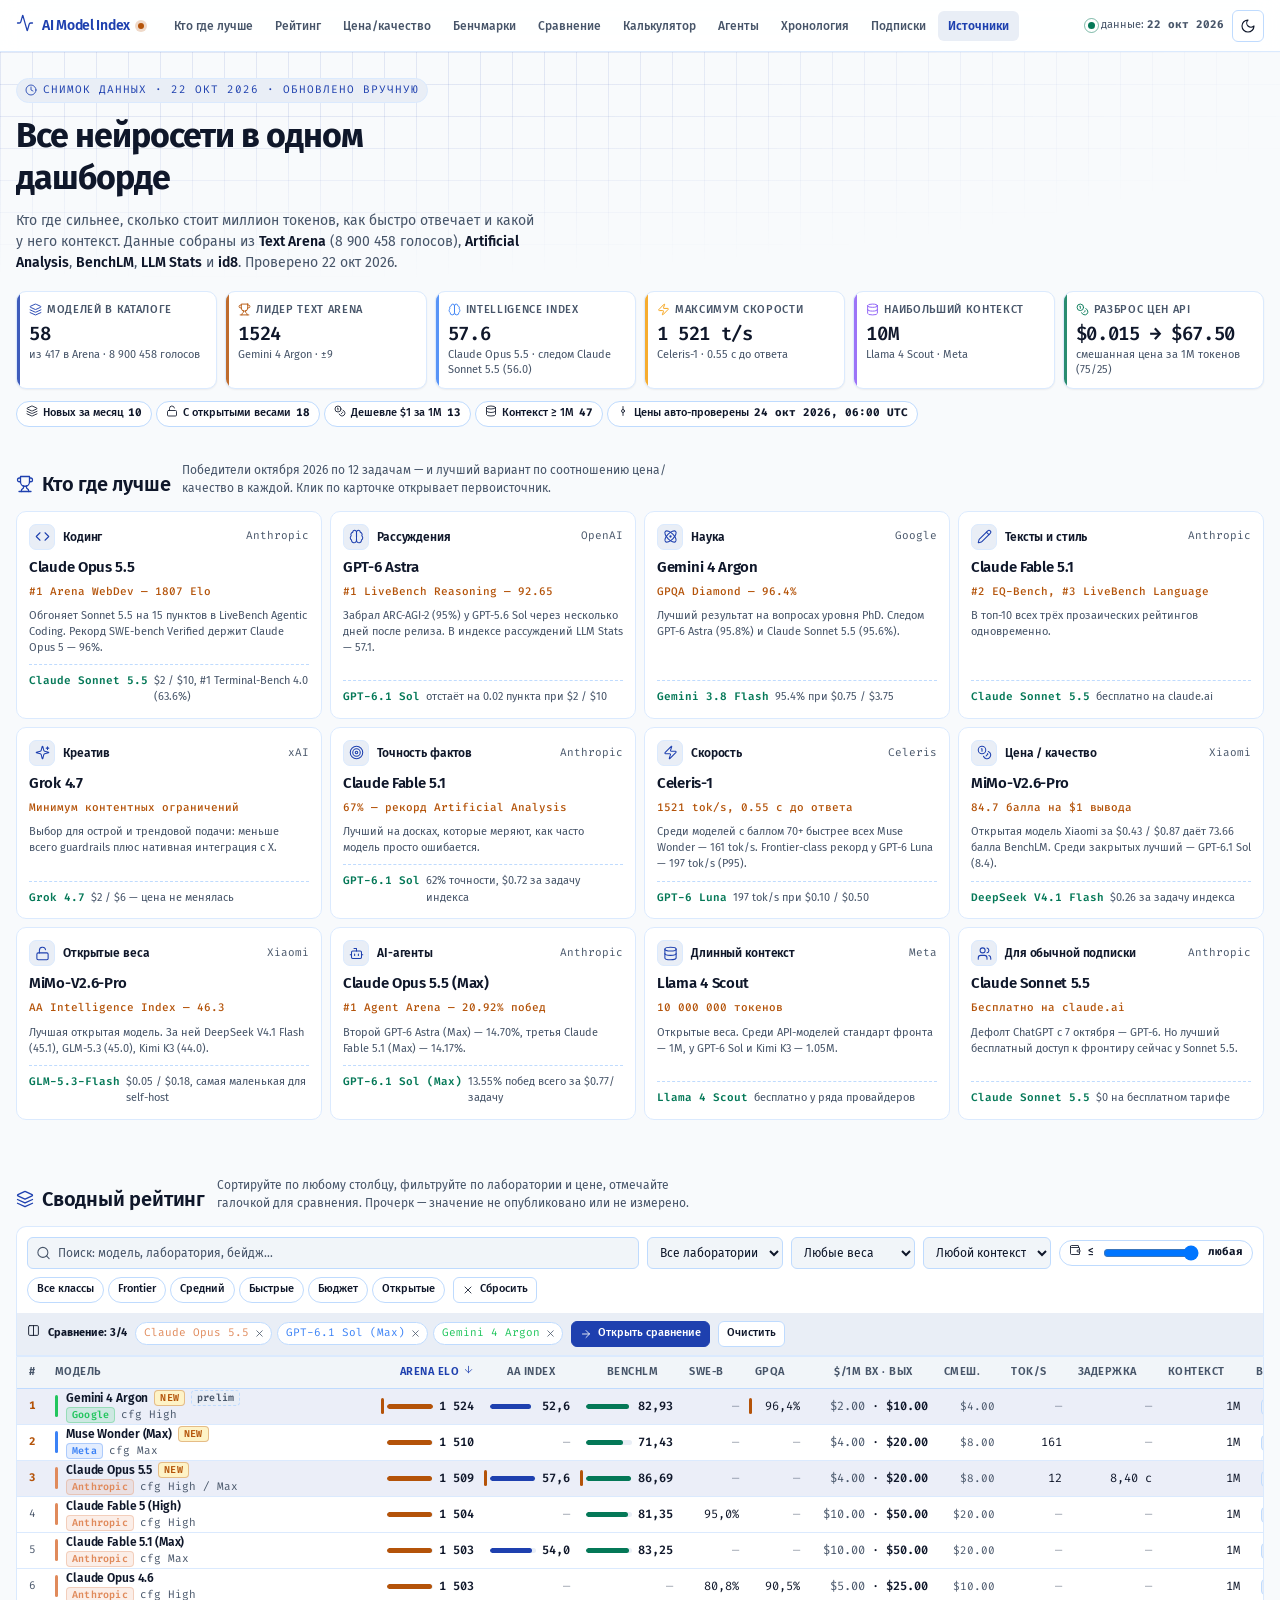
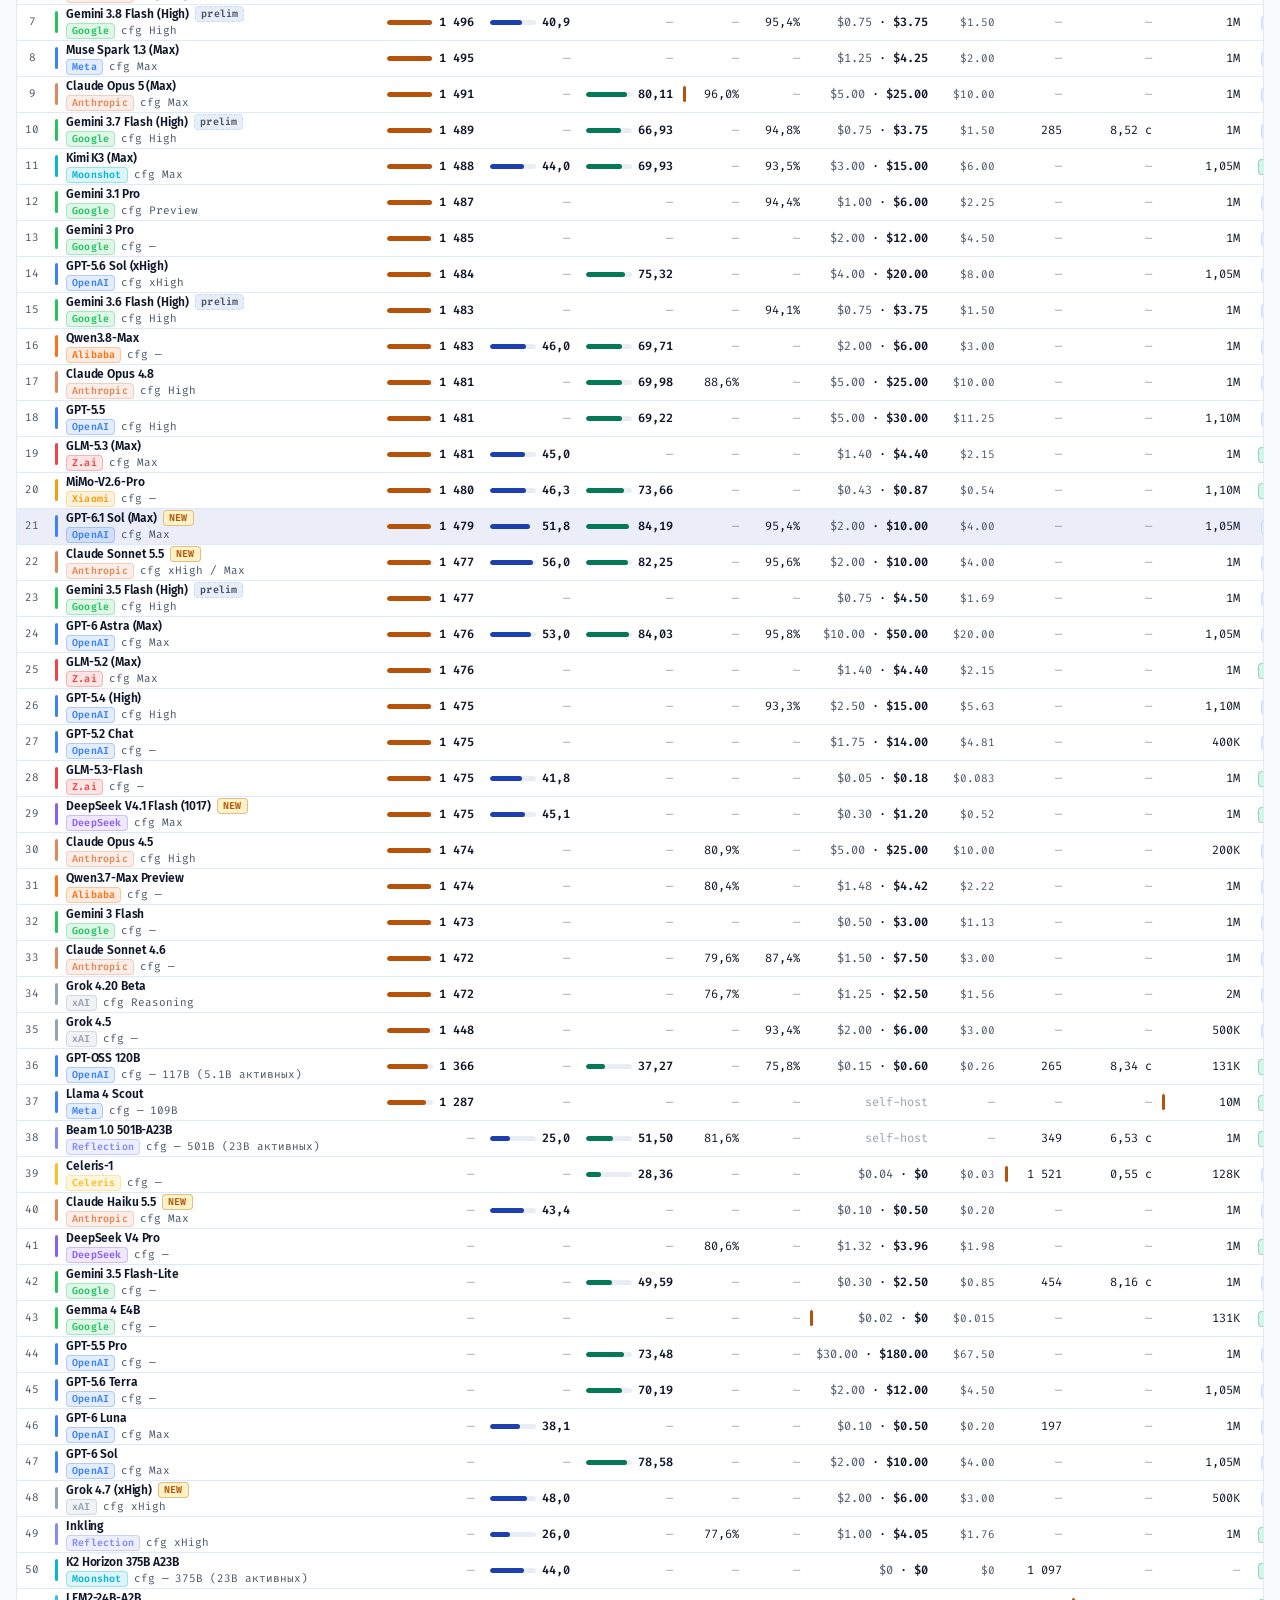
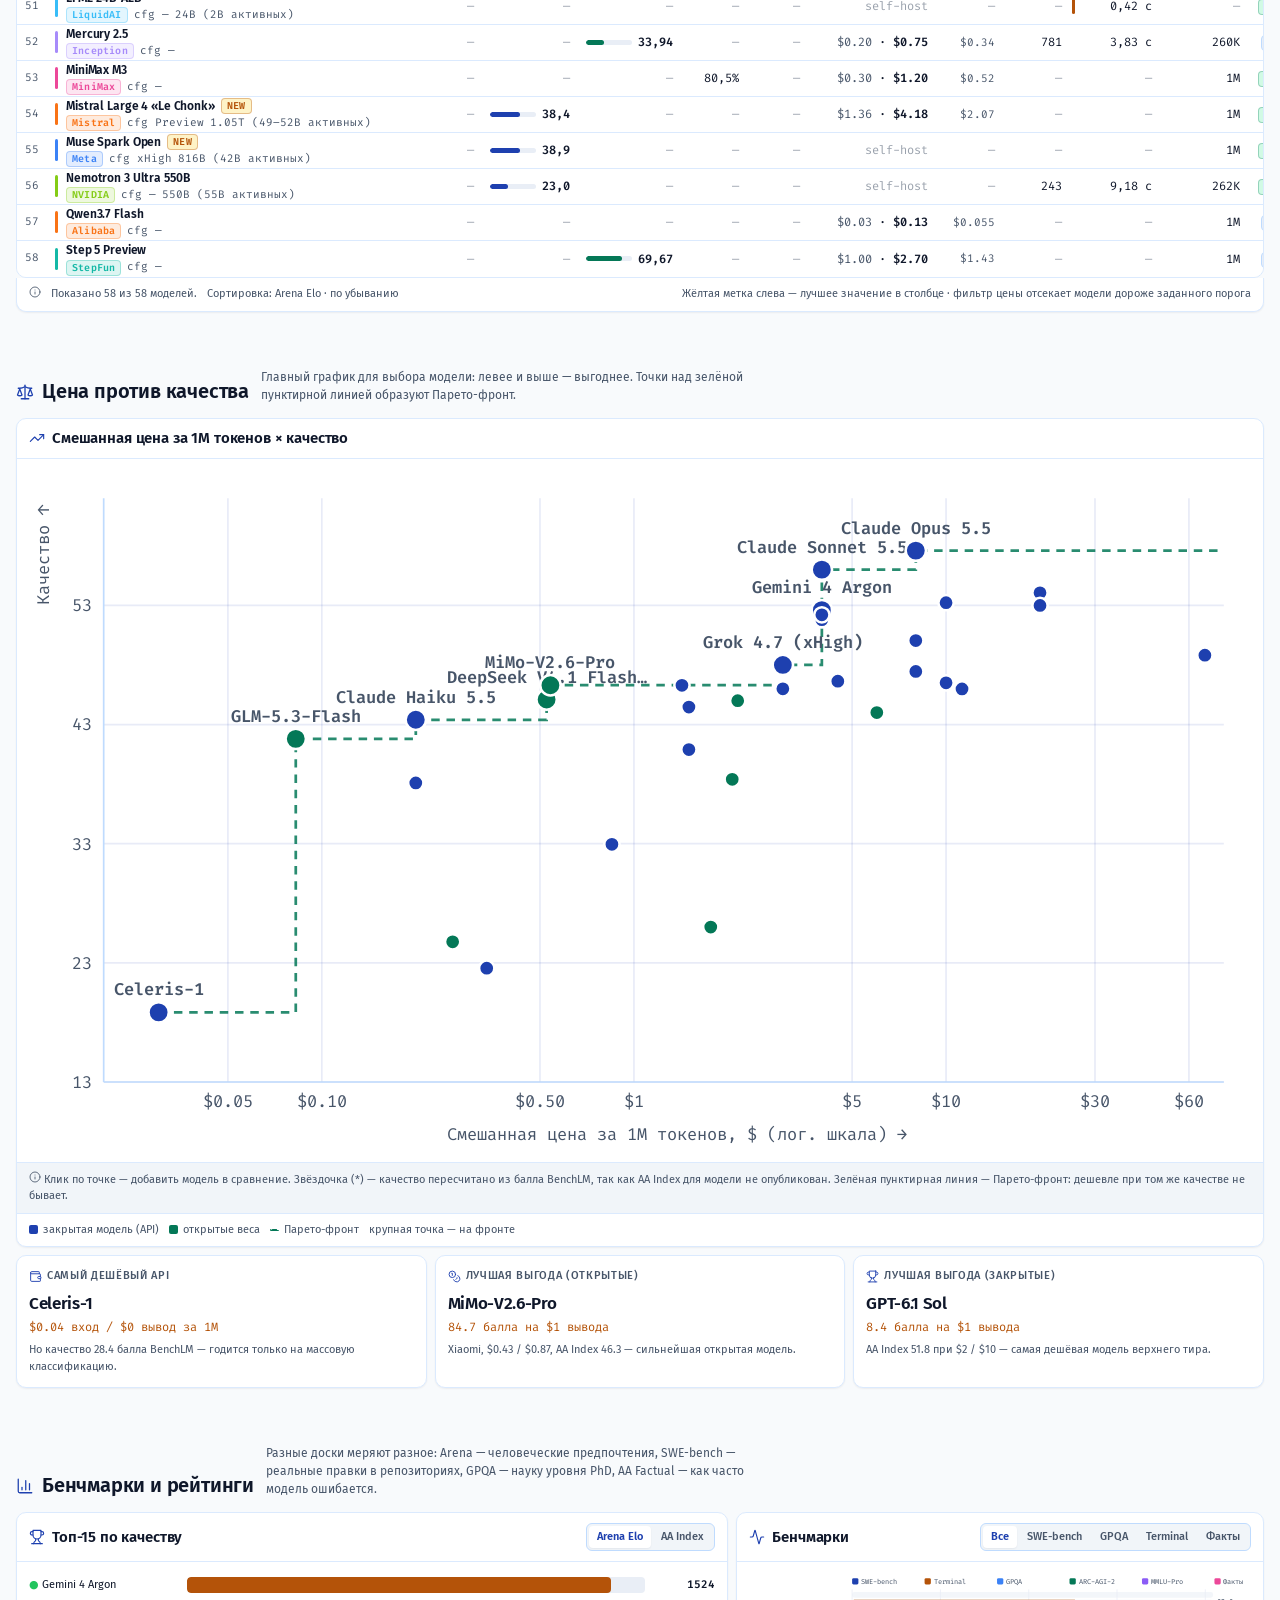
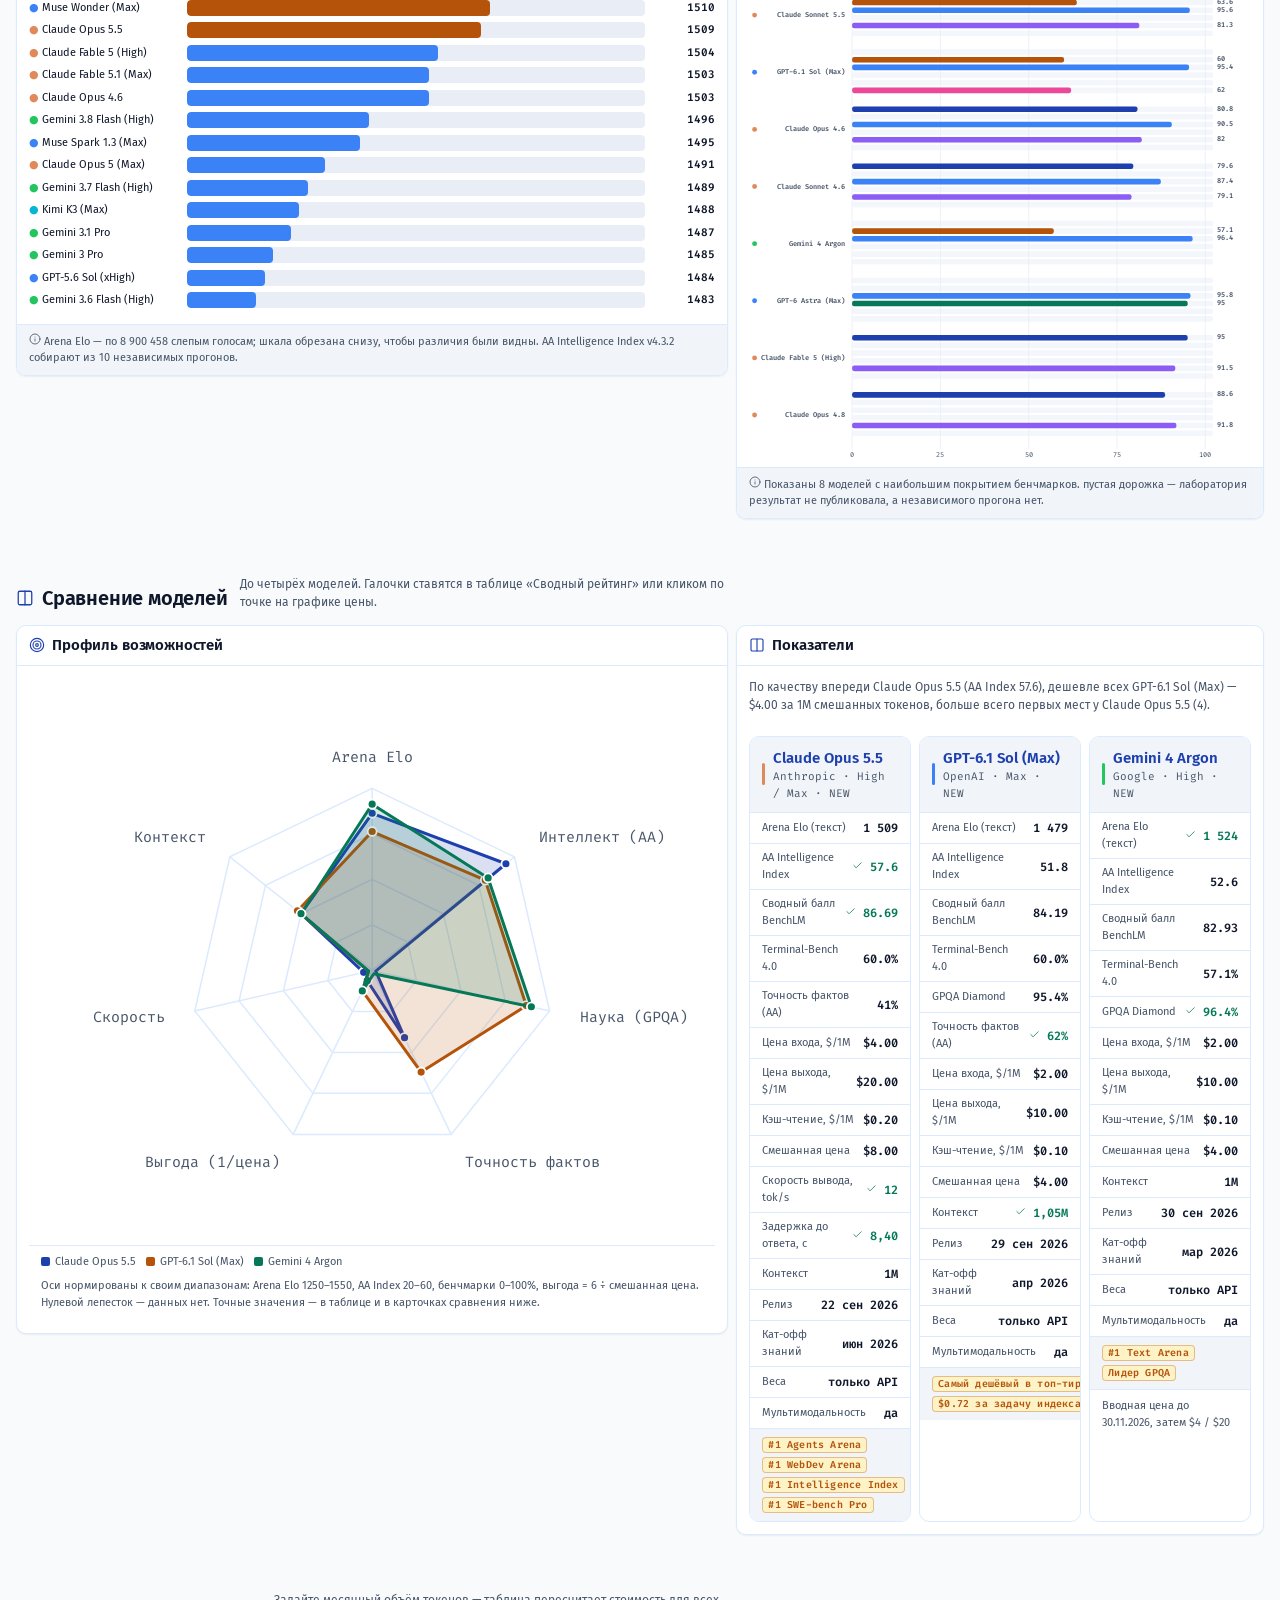
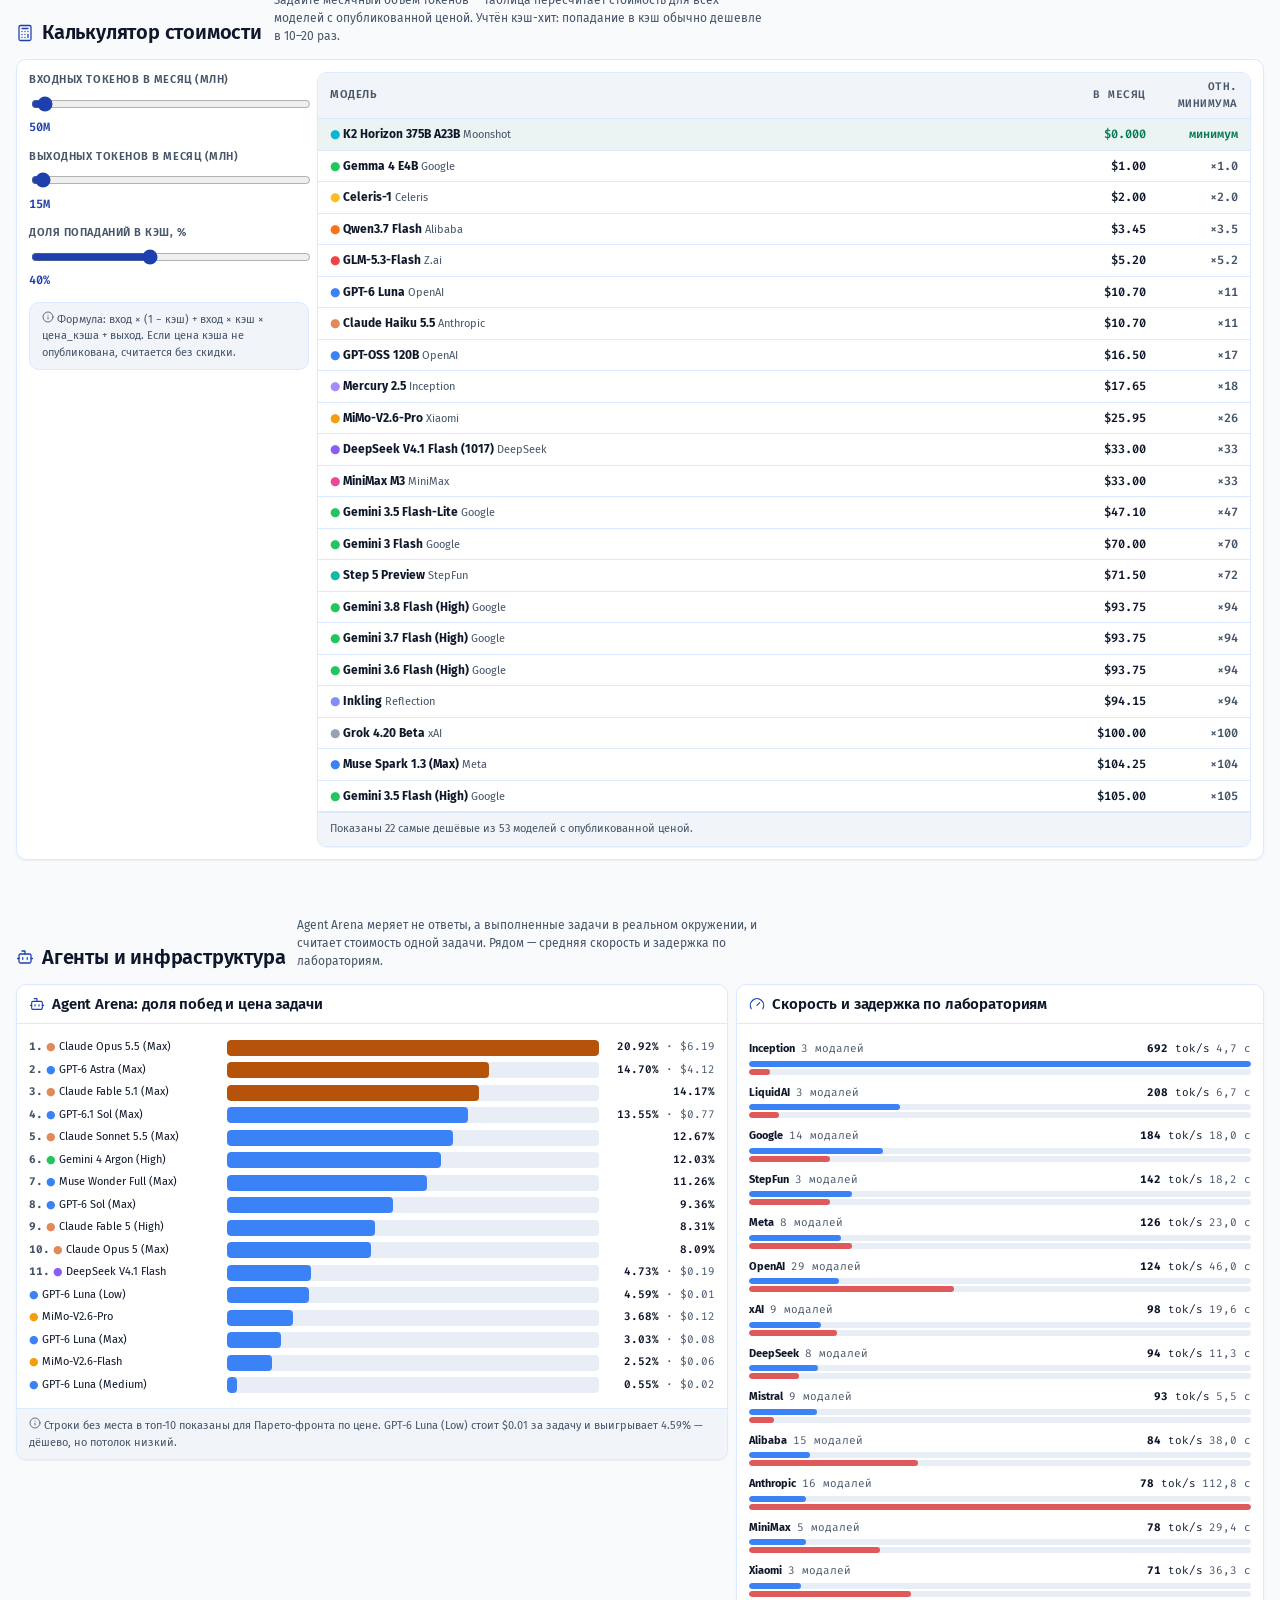
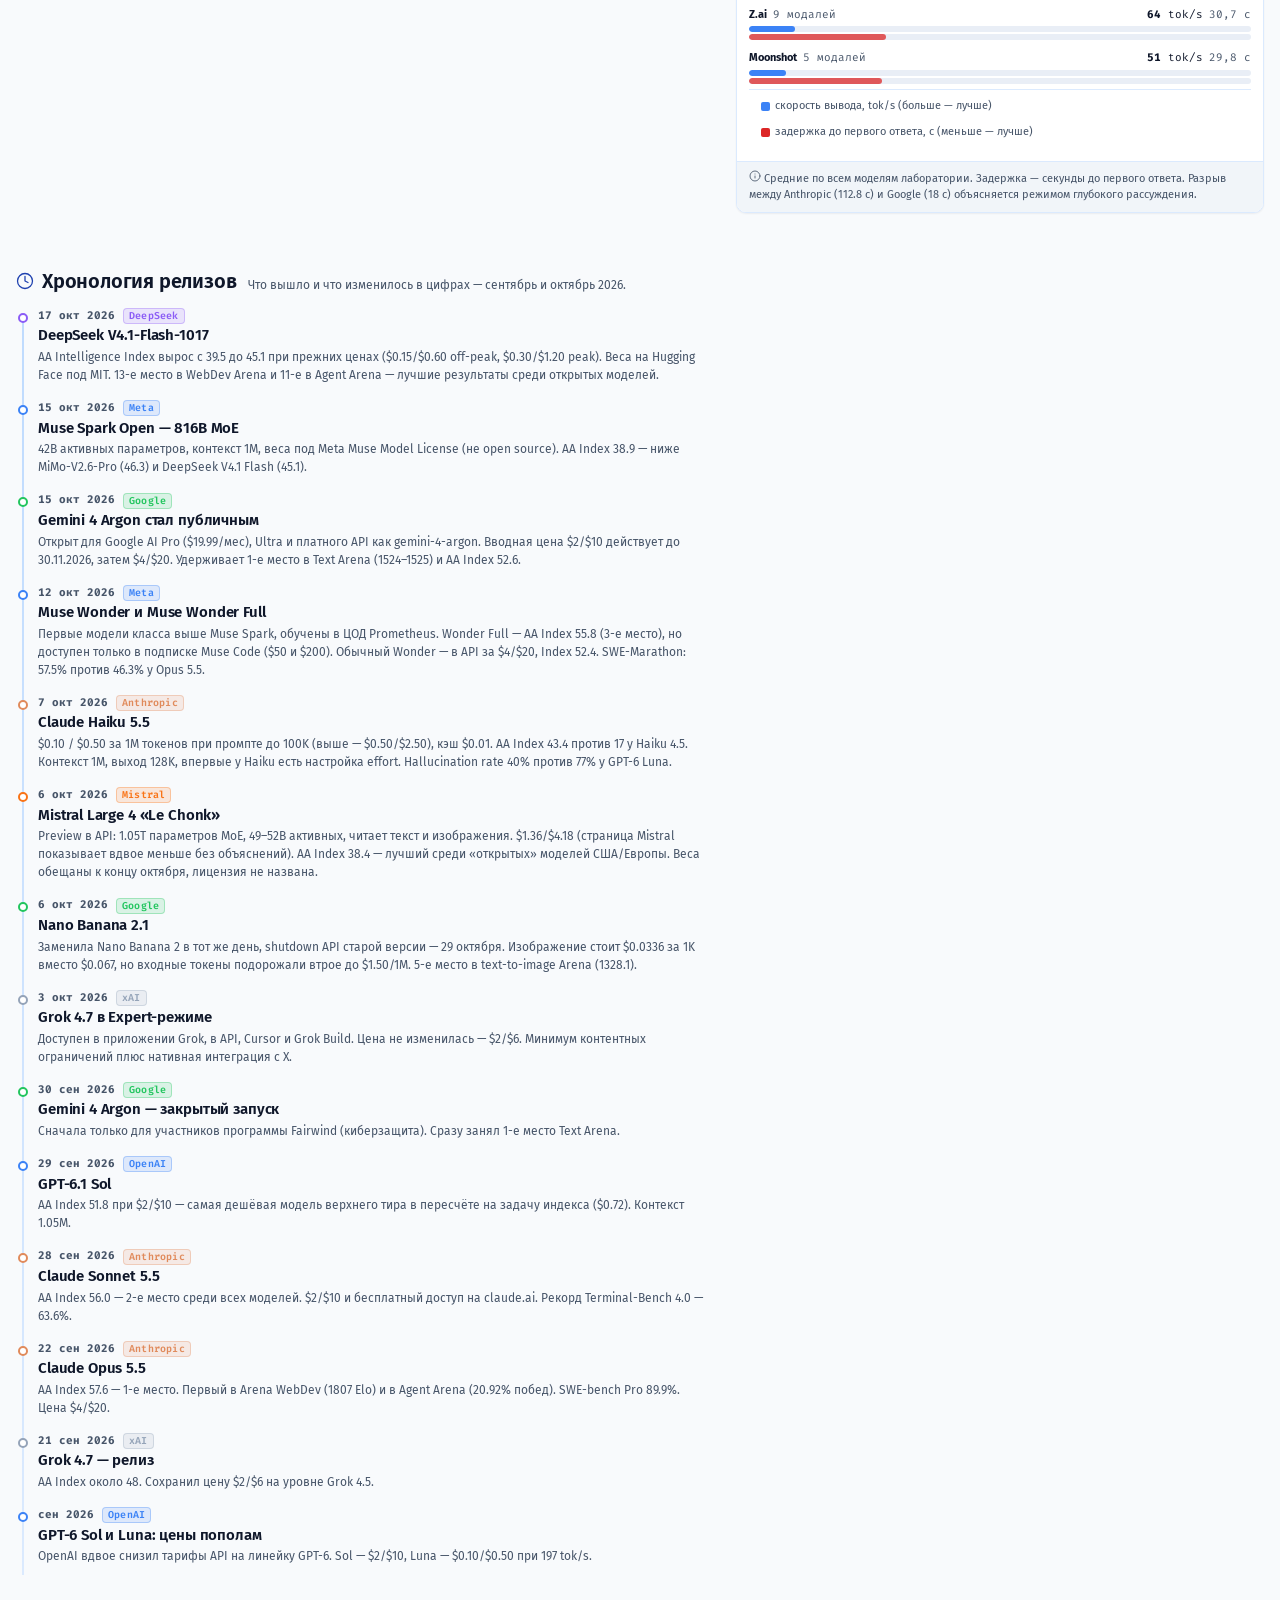
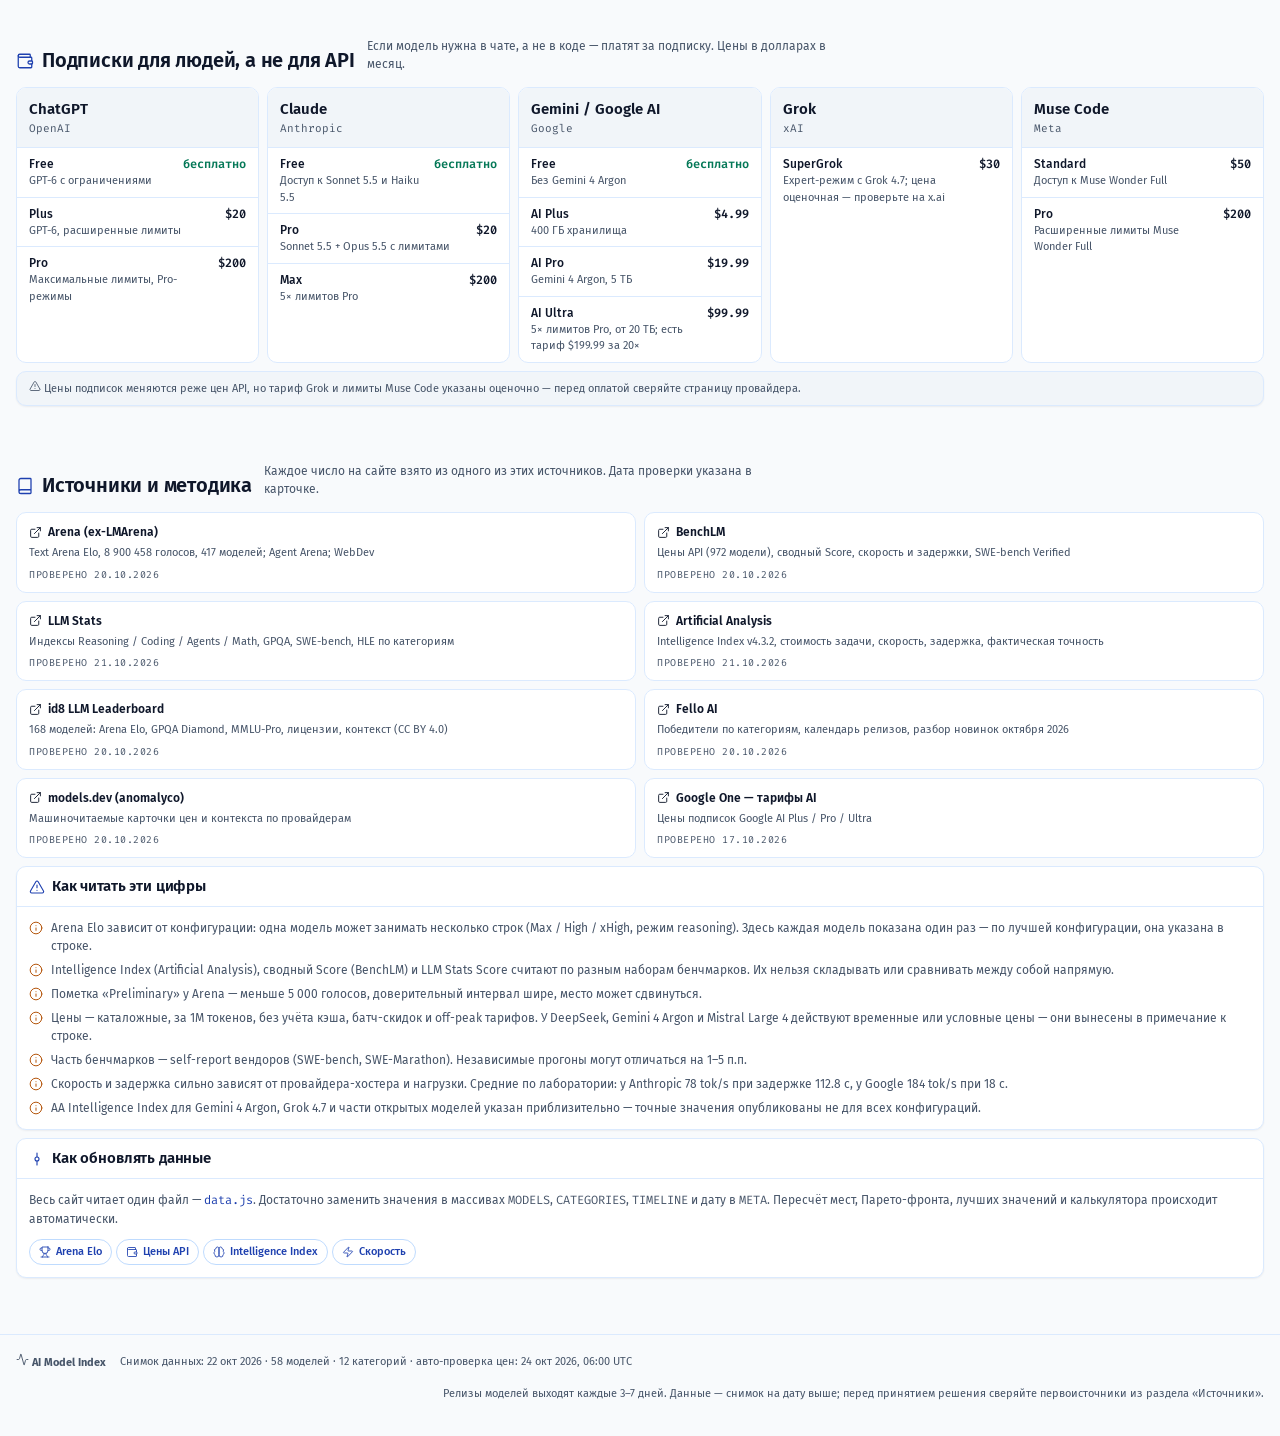
==== commit fdb74317: "data: weekly auto-refresh (prices, cache, context)" ====
--- a/standalone.html
+++ b/standalone.html
@@ -524,7 +524,7 @@
     tagline: "Актуальная статистика нейросетей: кто где лучше, сколько стоит и как быстро работает",
     snapshot: "2026-10-22",
     sourcesChecked: "2026-10-22",
-    autoChecked: "2026-10-24T03:00",
+    autoChecked: "2026-10-24T06:00",
     arenaVotes: 8900458,
     arenaModels: 417,
     trackedHere: 38,
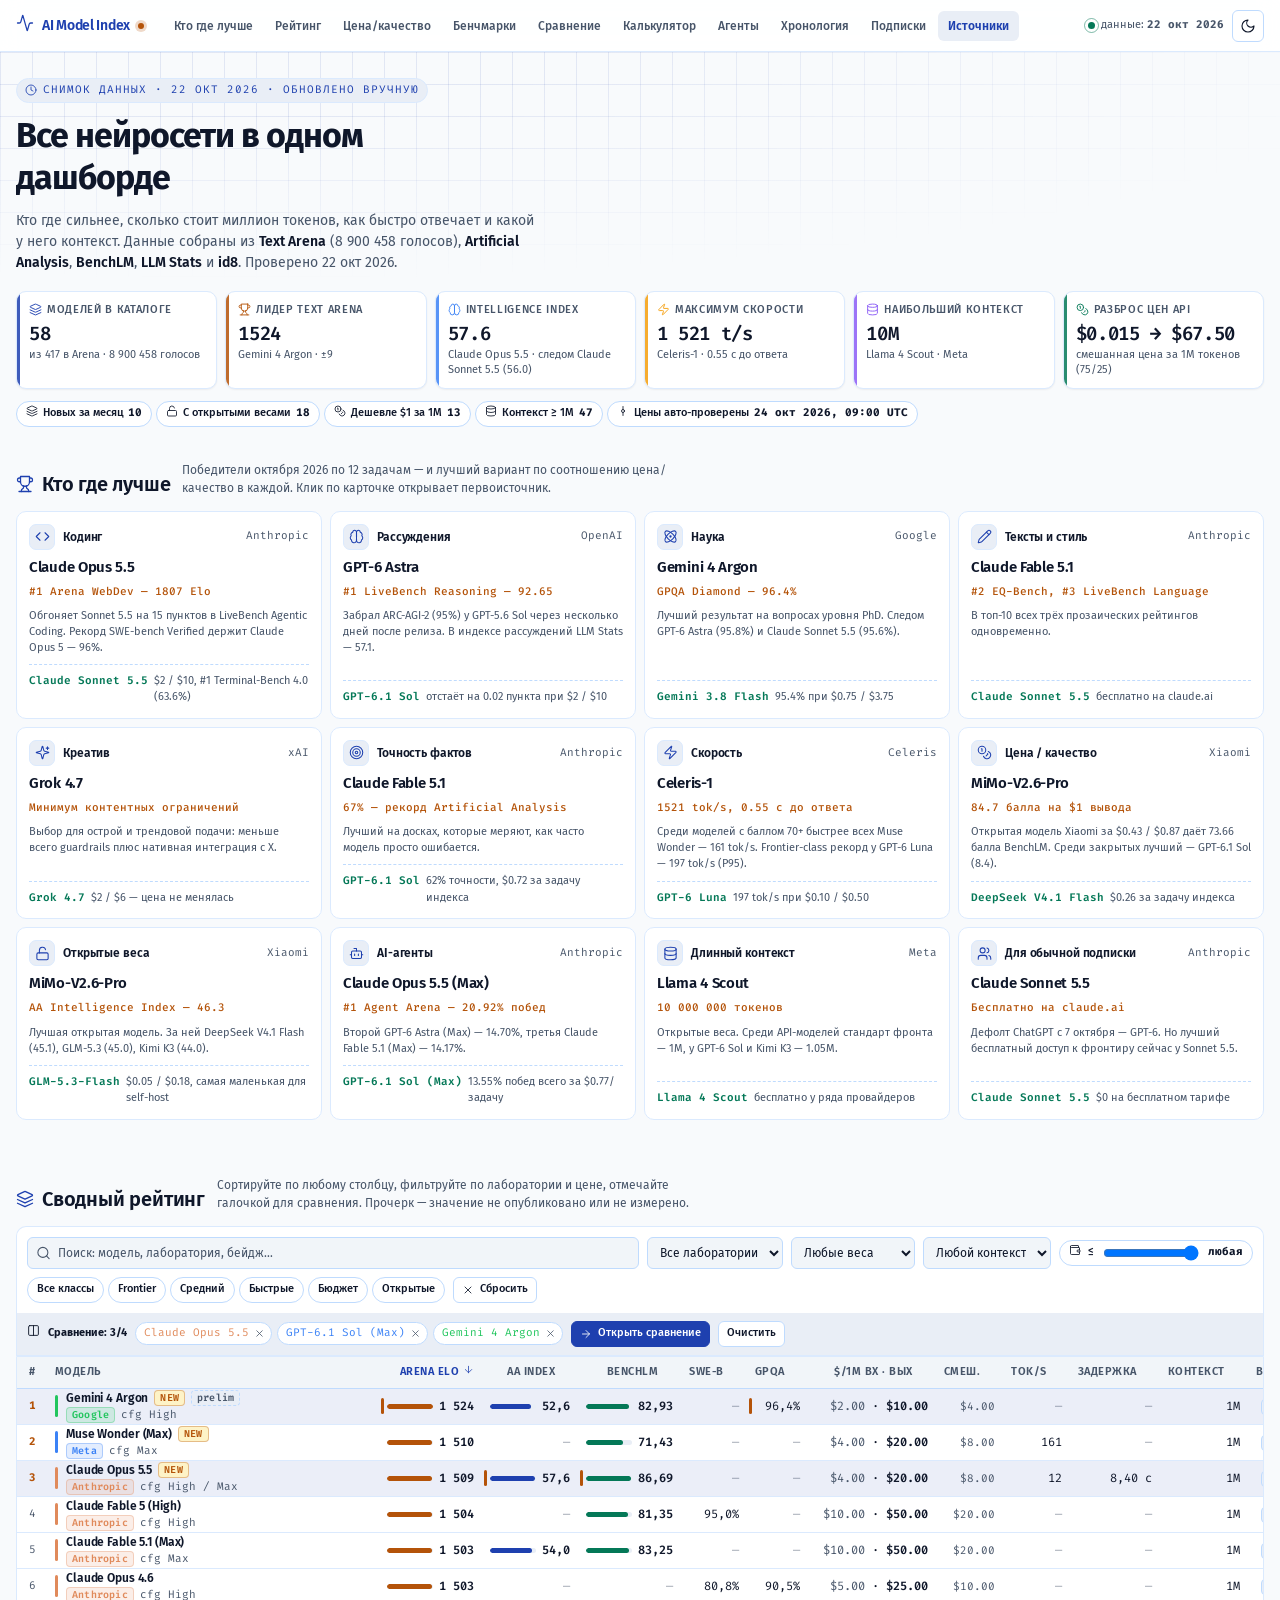
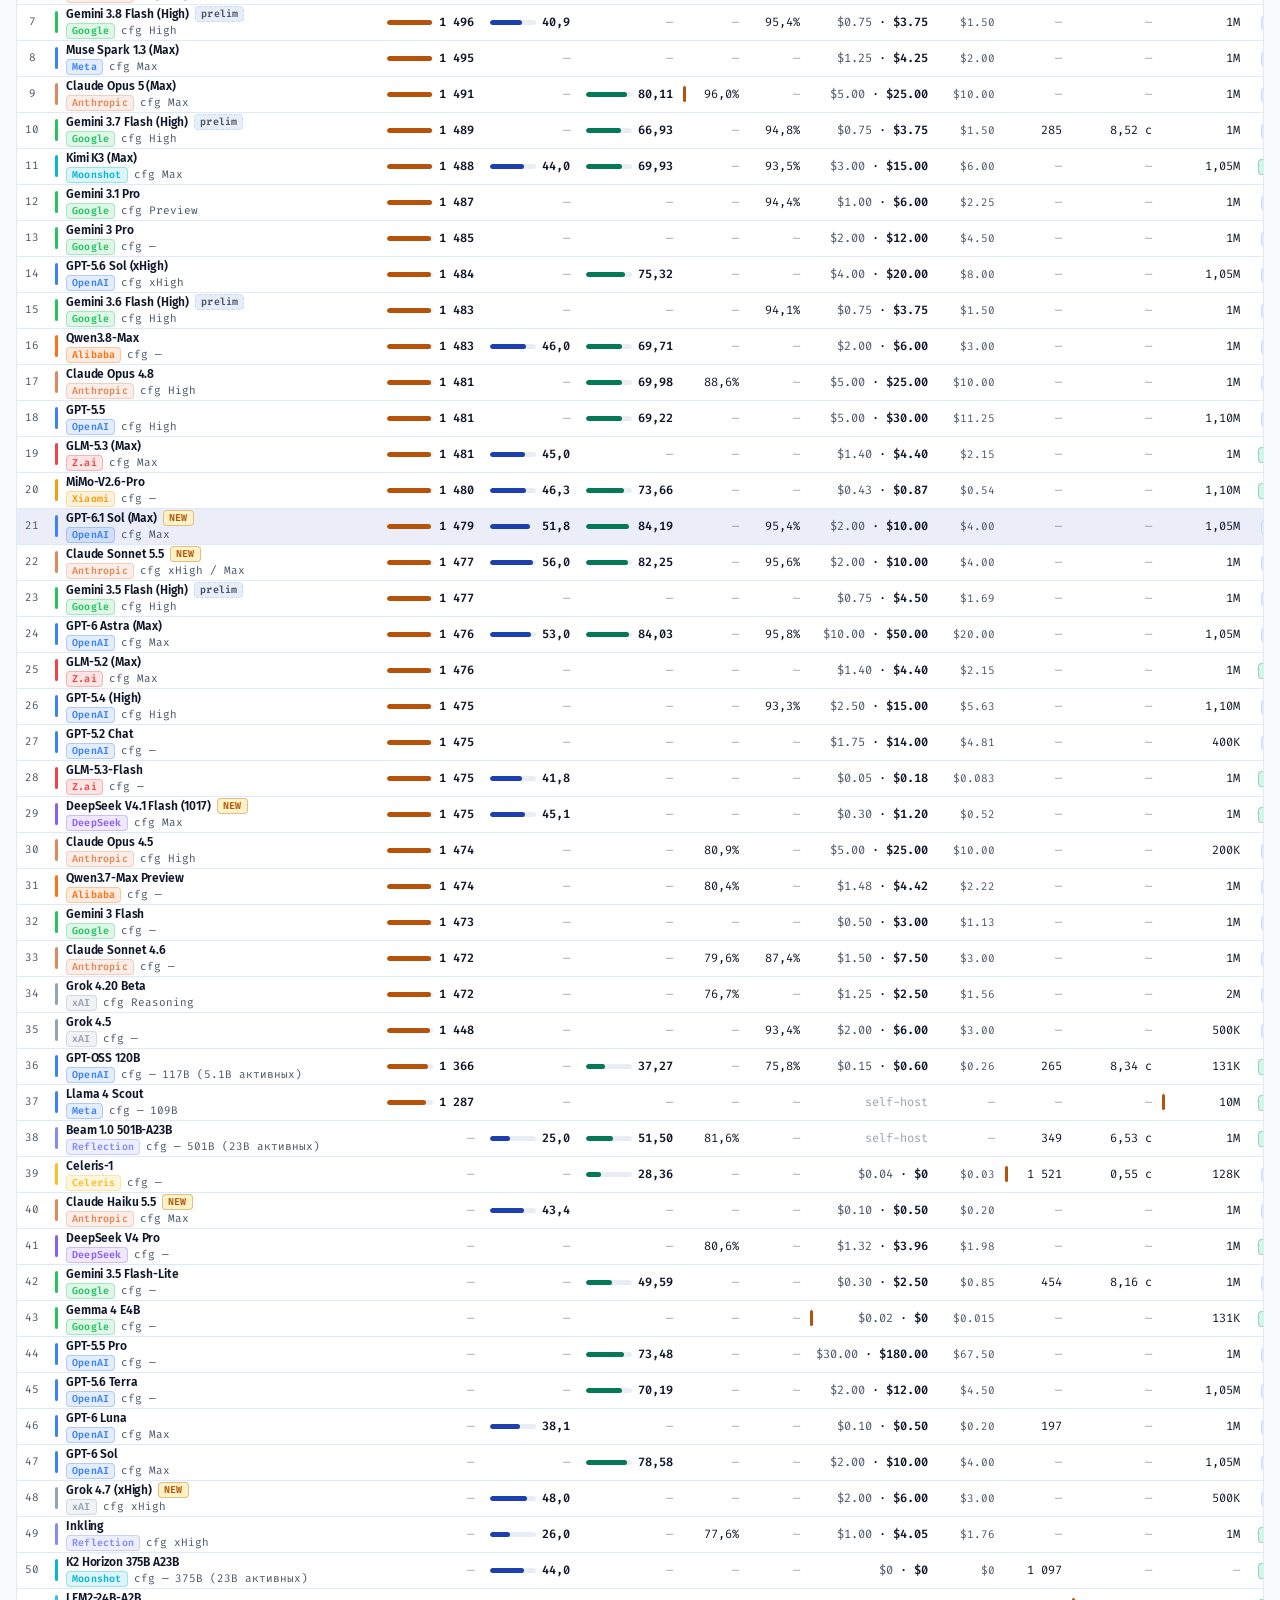
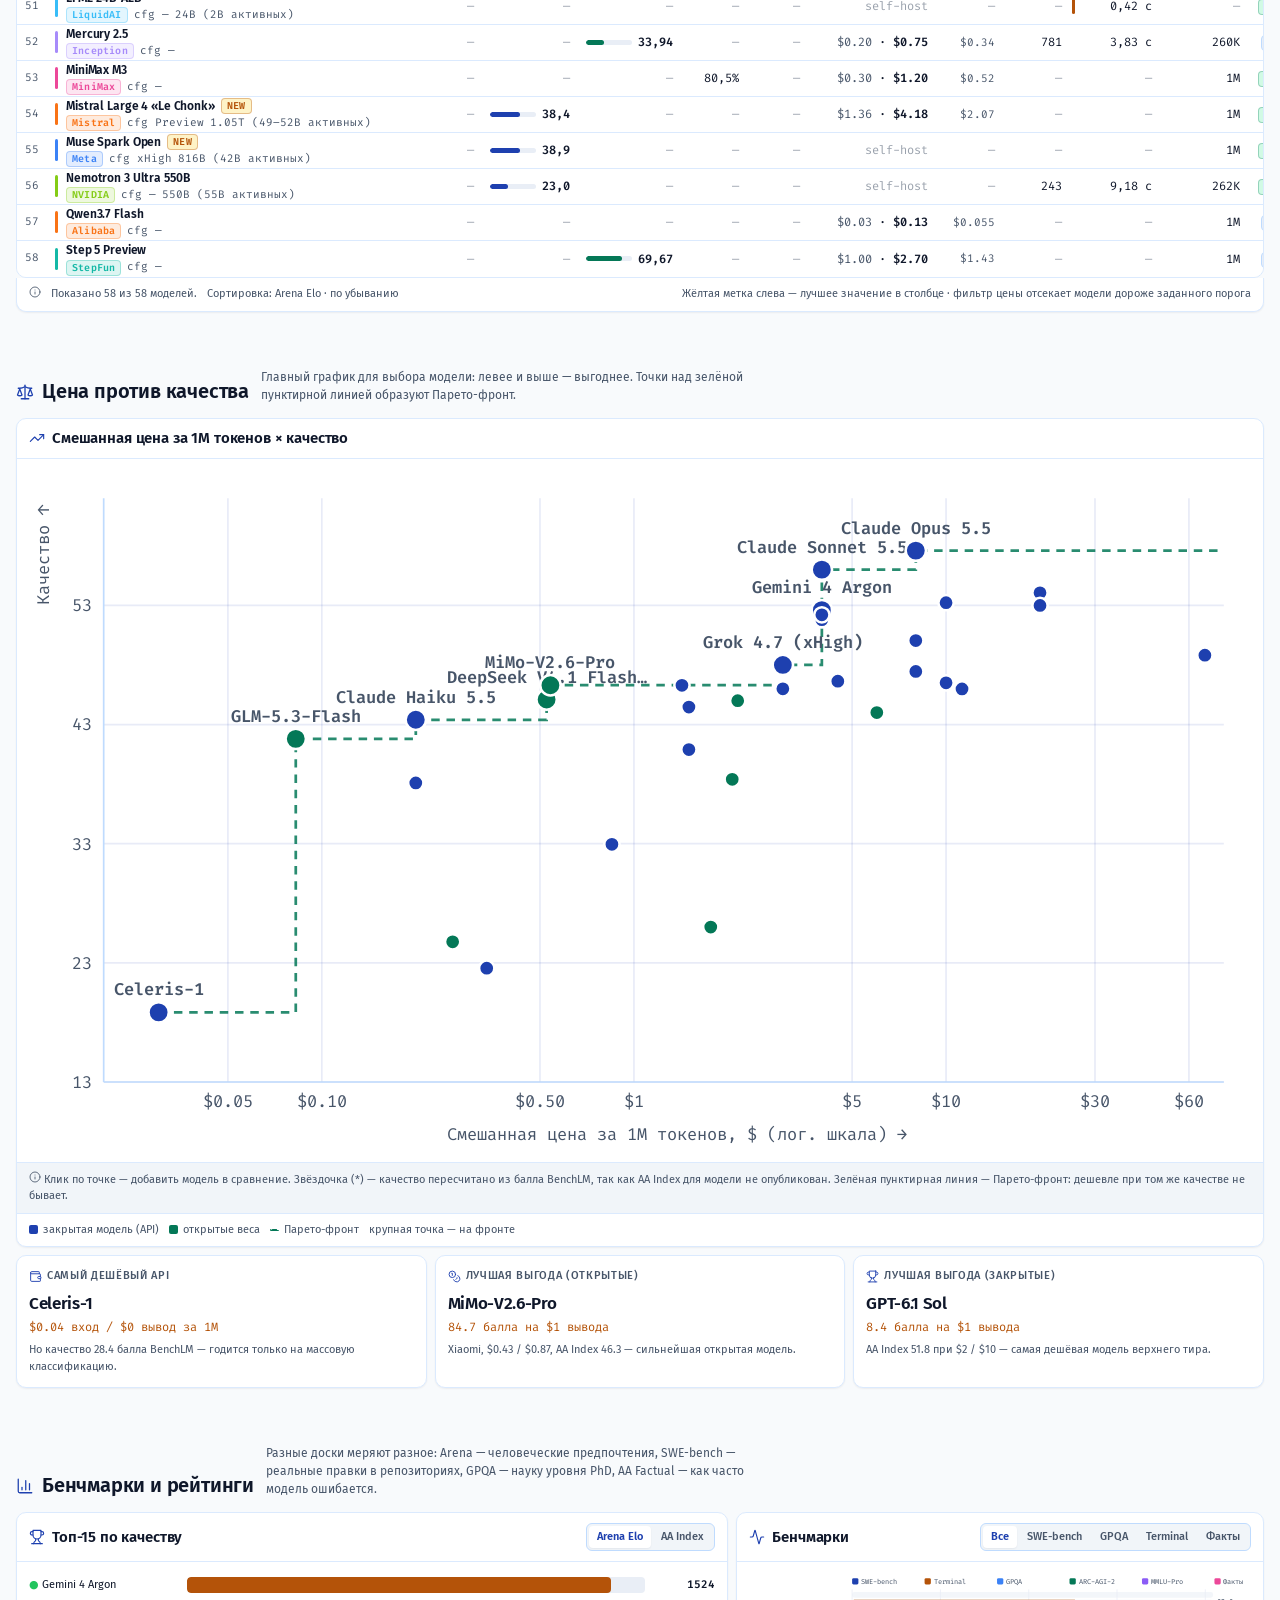
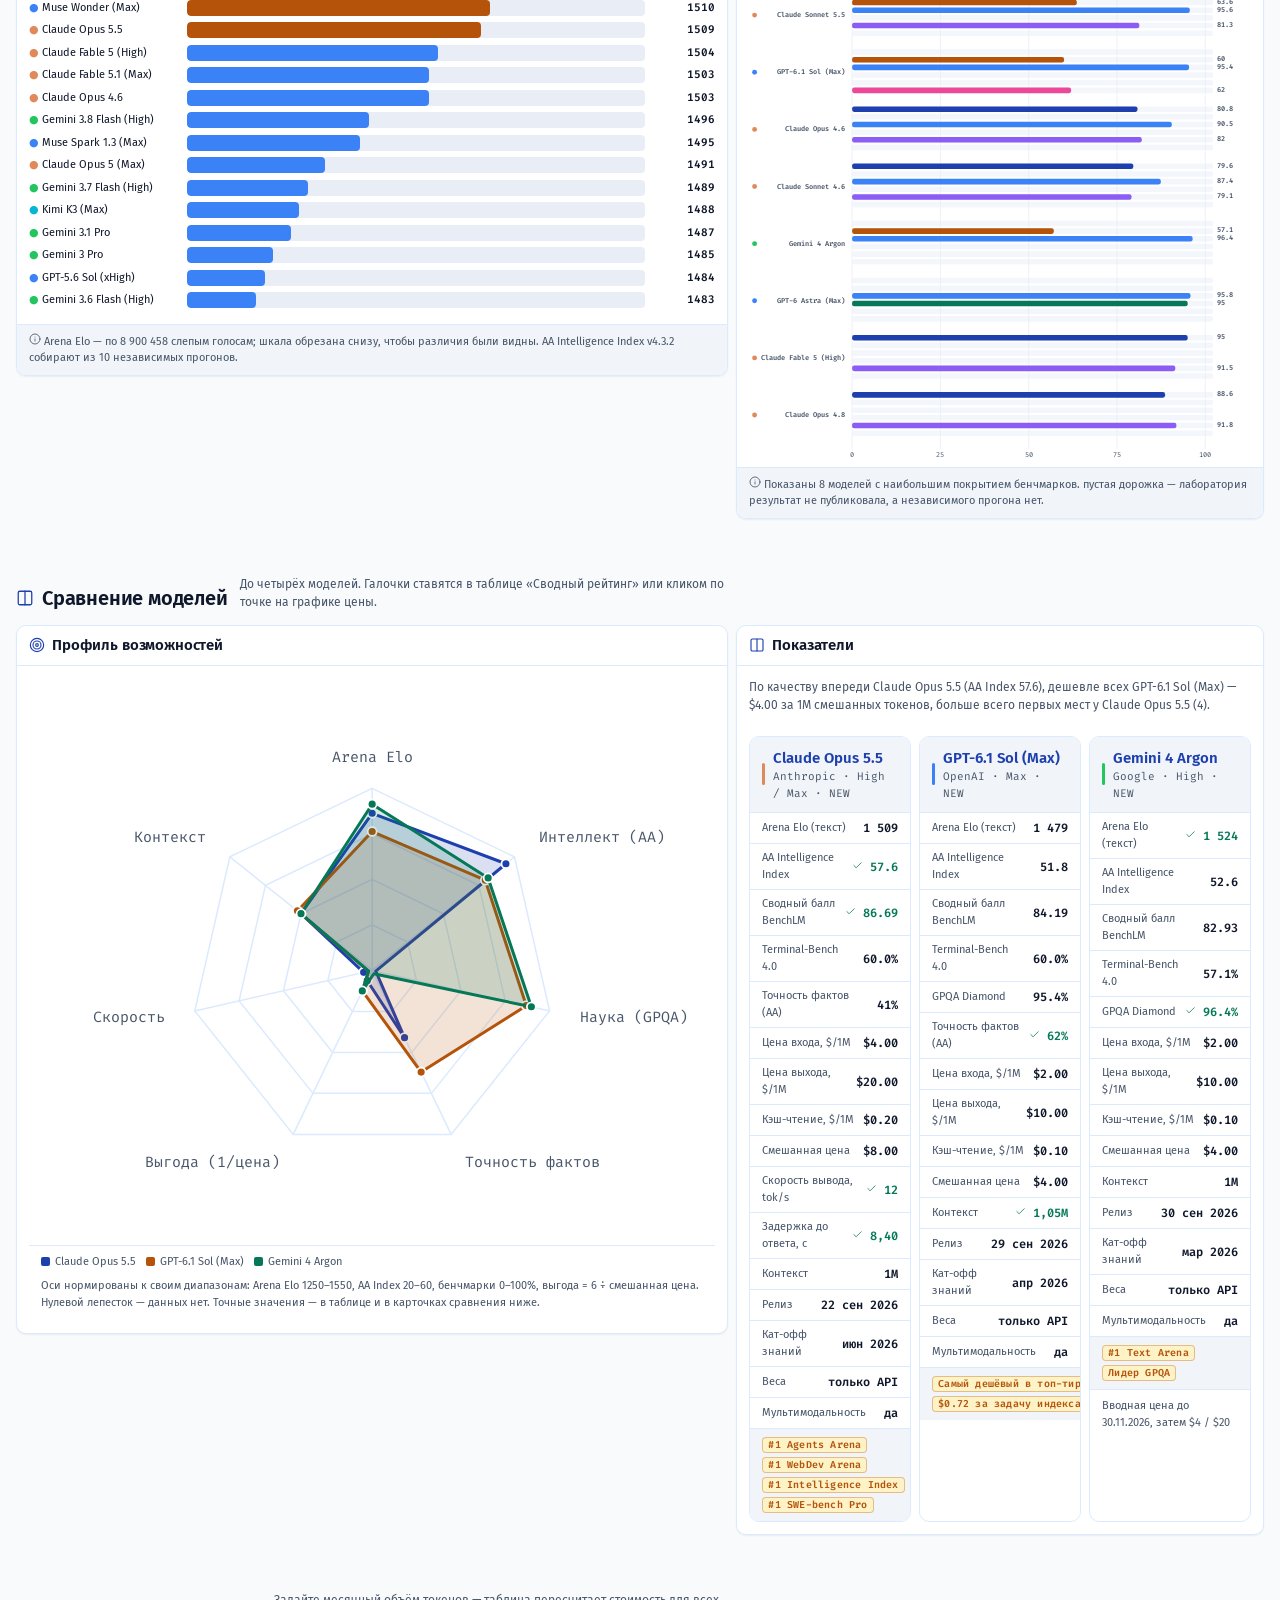
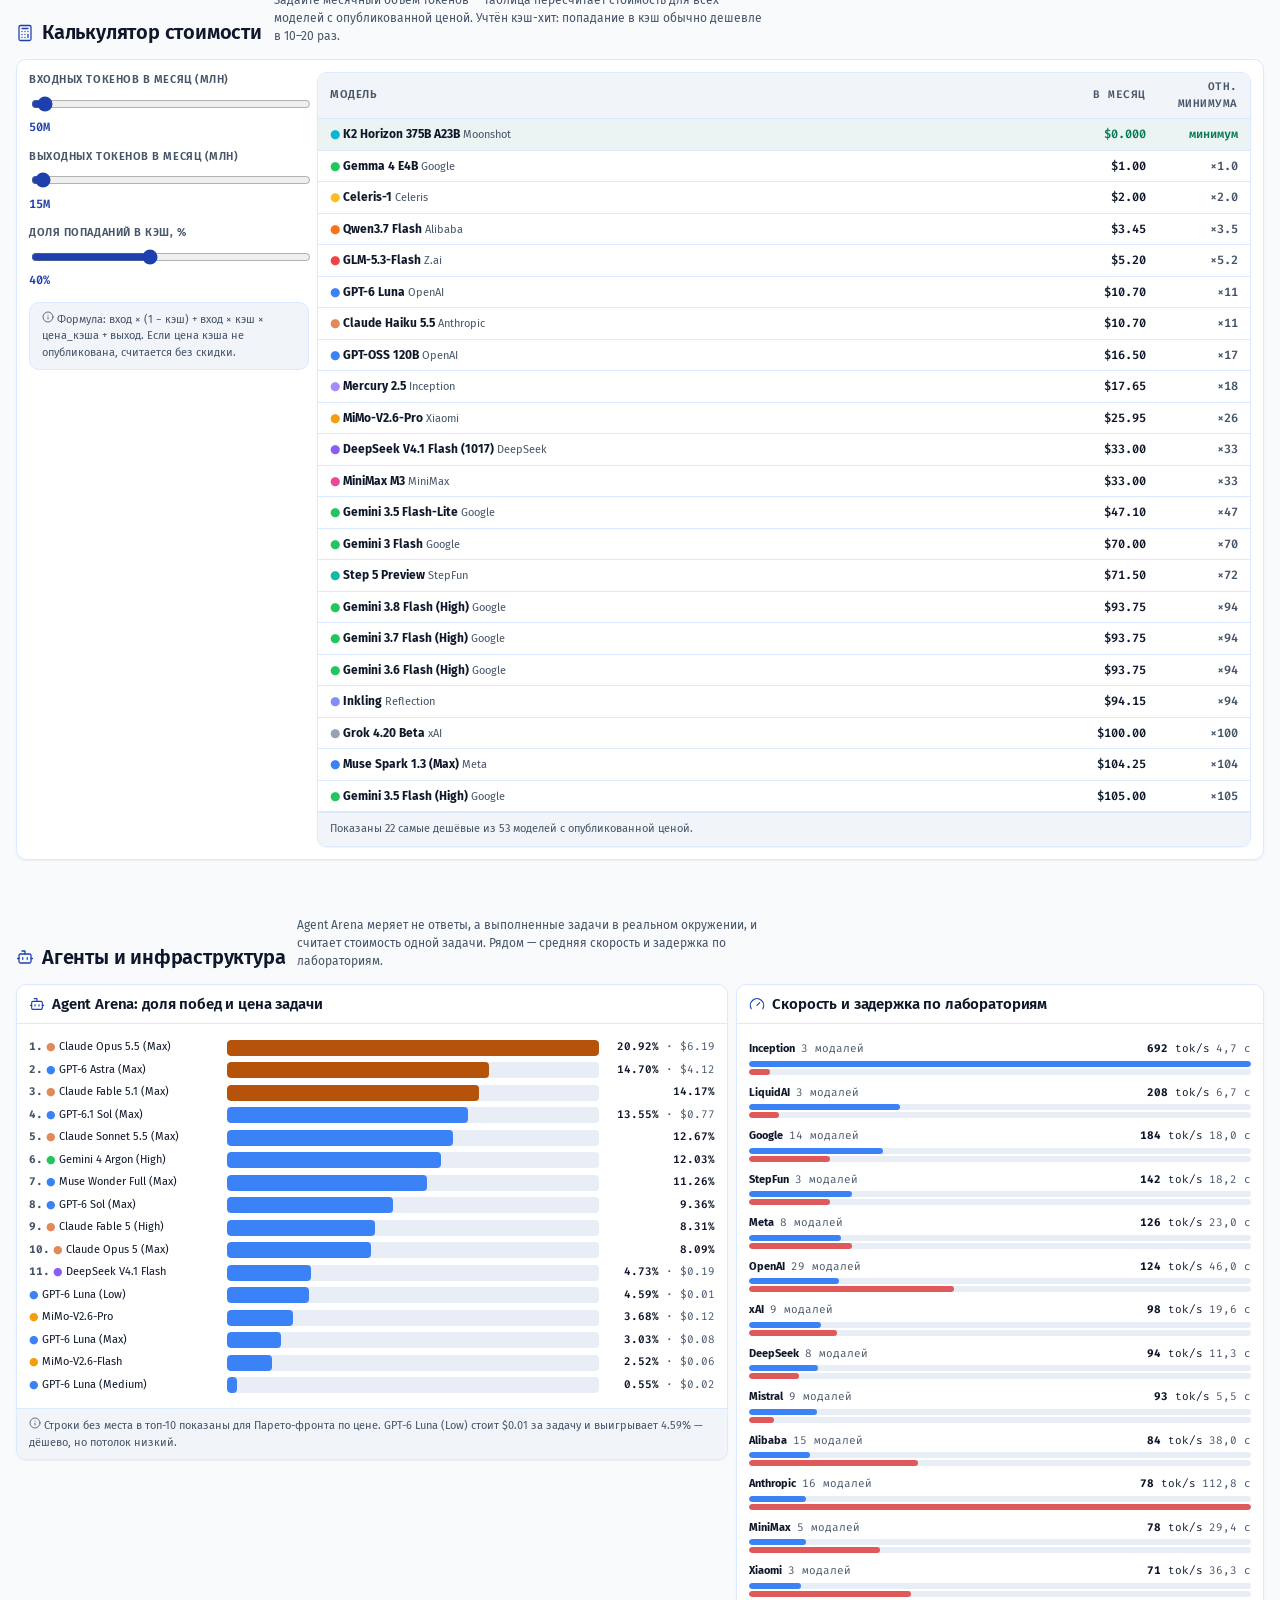
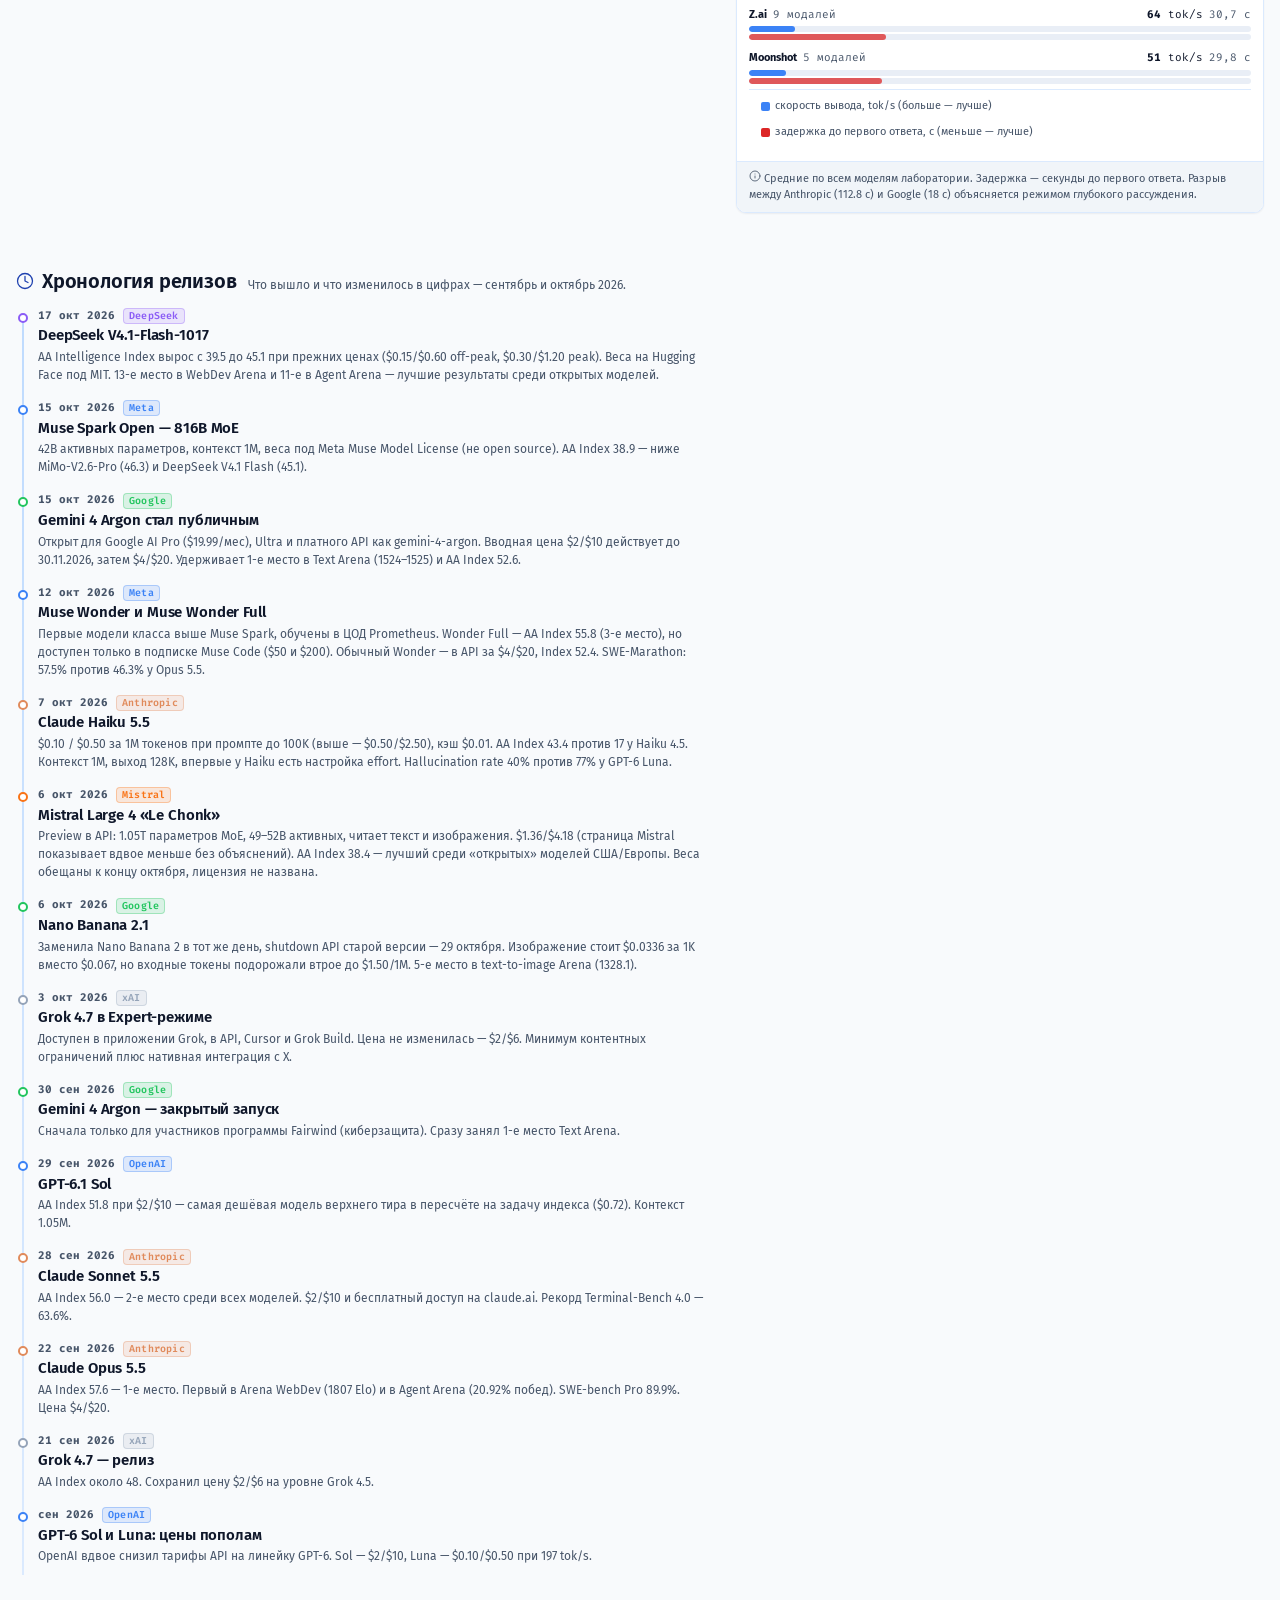
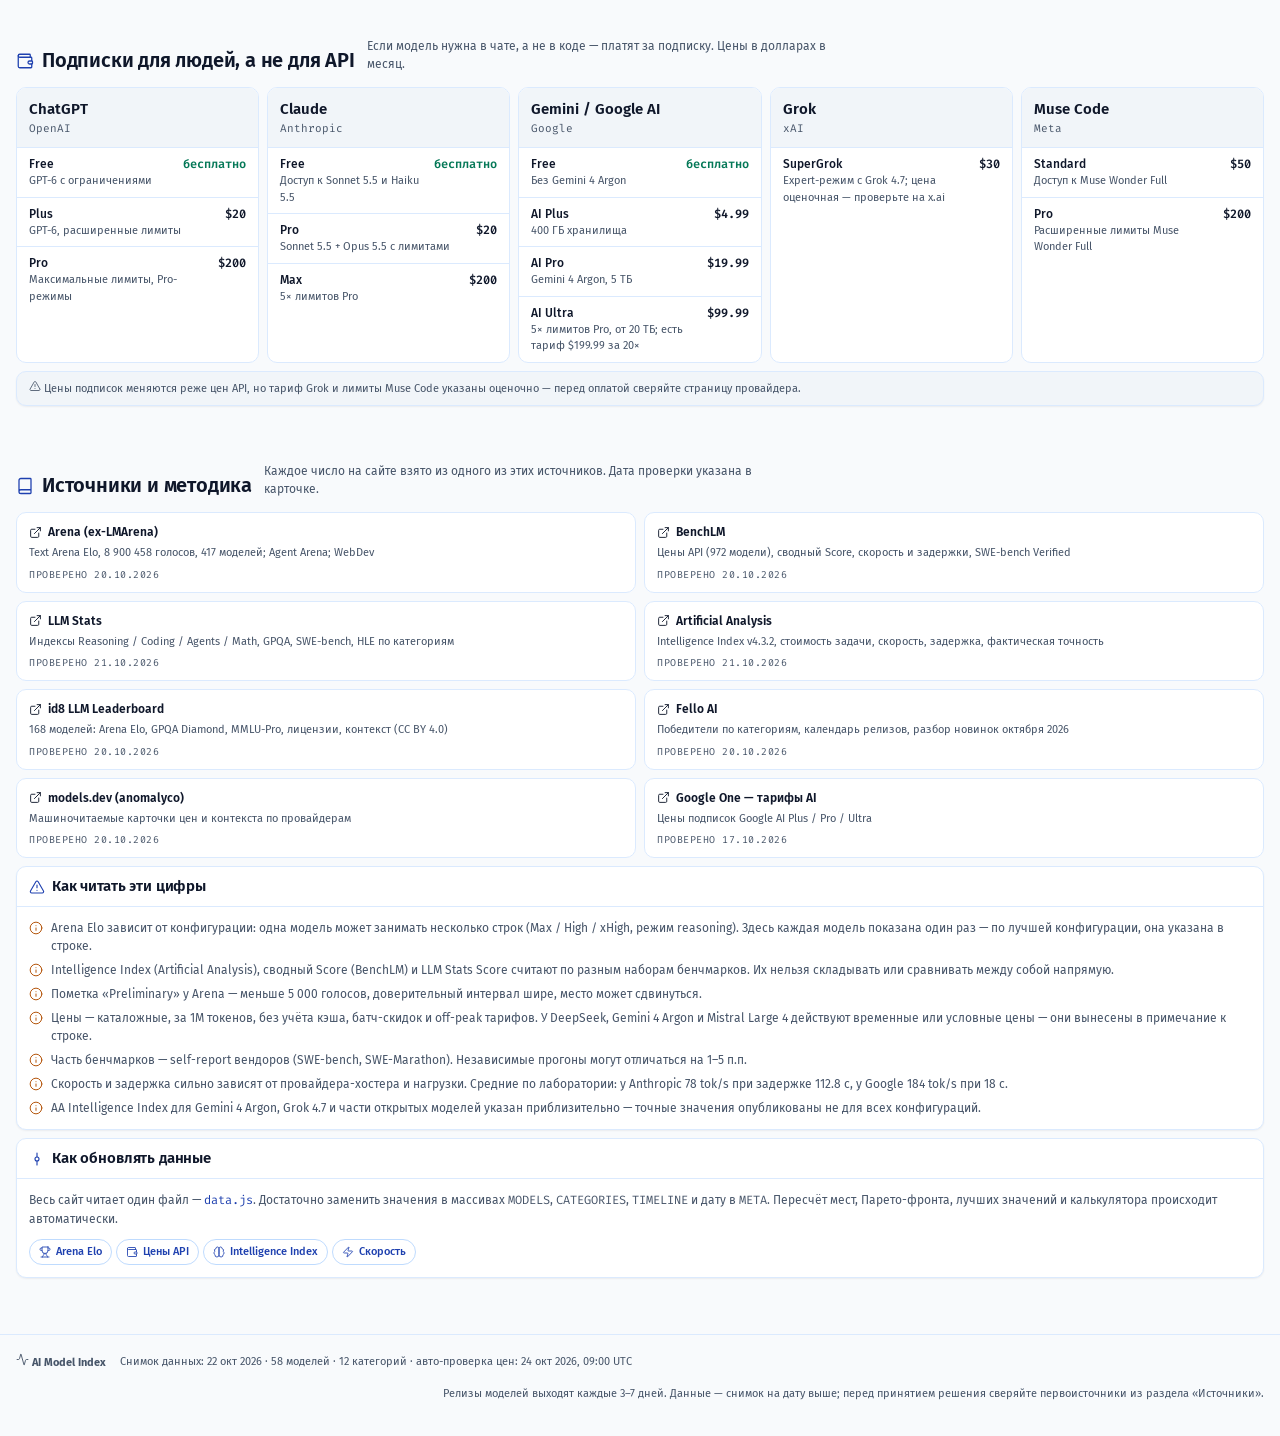
==== commit 42fdd194: "data: weekly auto-refresh (prices, cache, context)" ====
--- a/standalone.html
+++ b/standalone.html
@@ -524,7 +524,7 @@
     tagline: "Актуальная статистика нейросетей: кто где лучше, сколько стоит и как быстро работает",
     snapshot: "2026-10-22",
     sourcesChecked: "2026-10-22",
-    autoChecked: "2026-10-24T06:00",
+    autoChecked: "2026-10-24T09:00",
     arenaVotes: 8900458,
     arenaModels: 417,
     trackedHere: 38,
